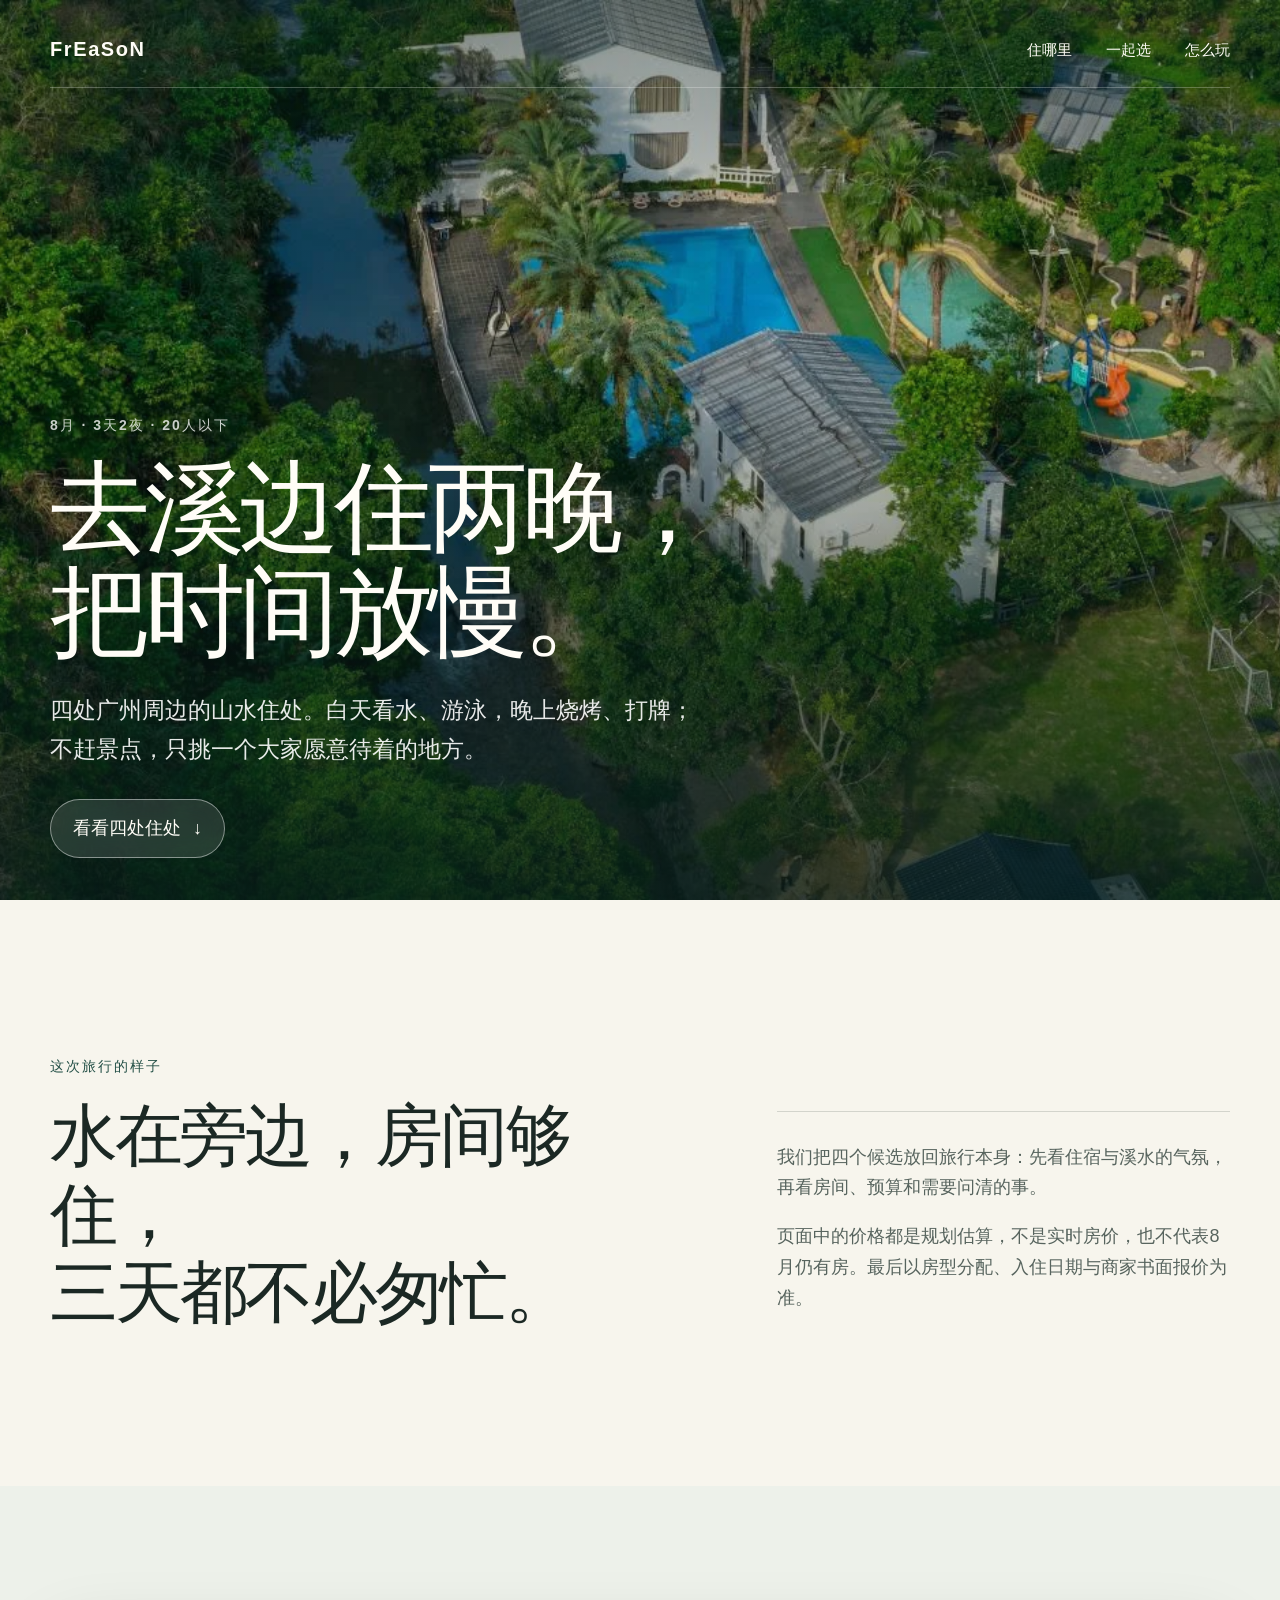
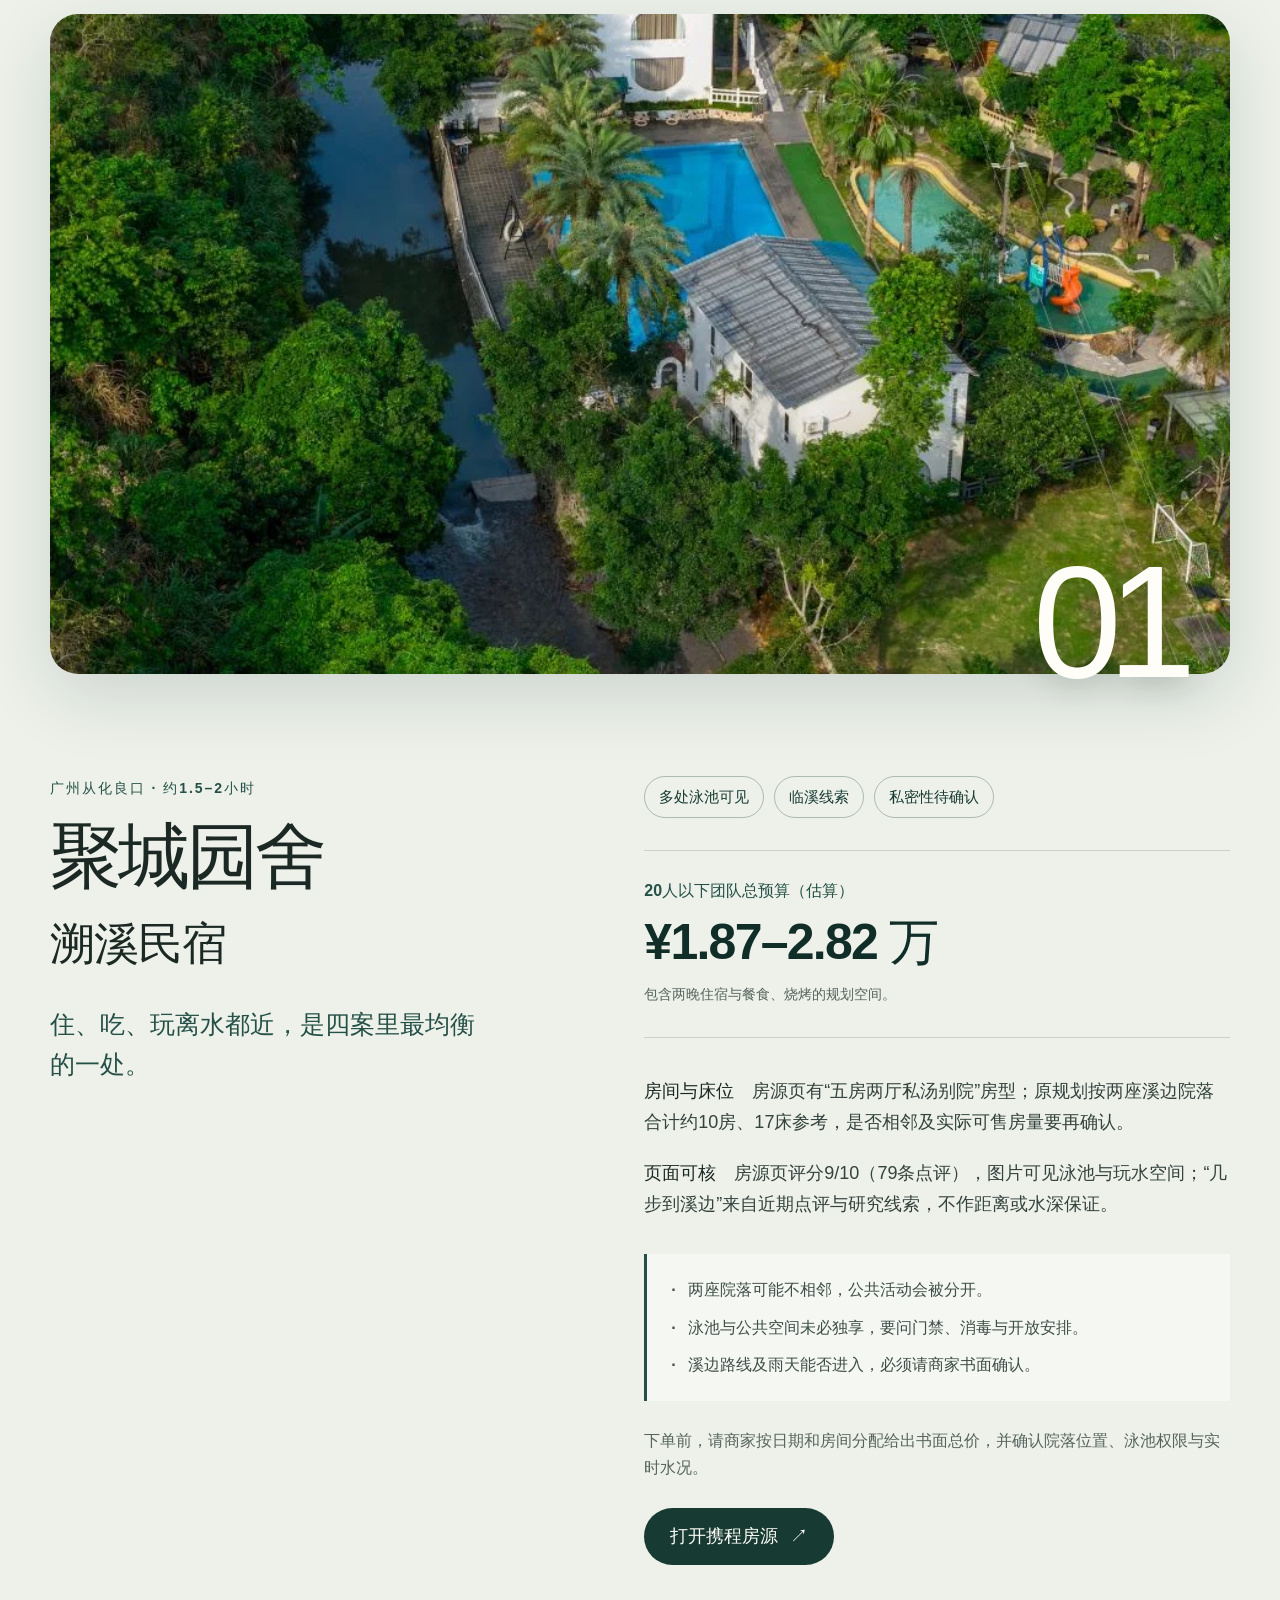
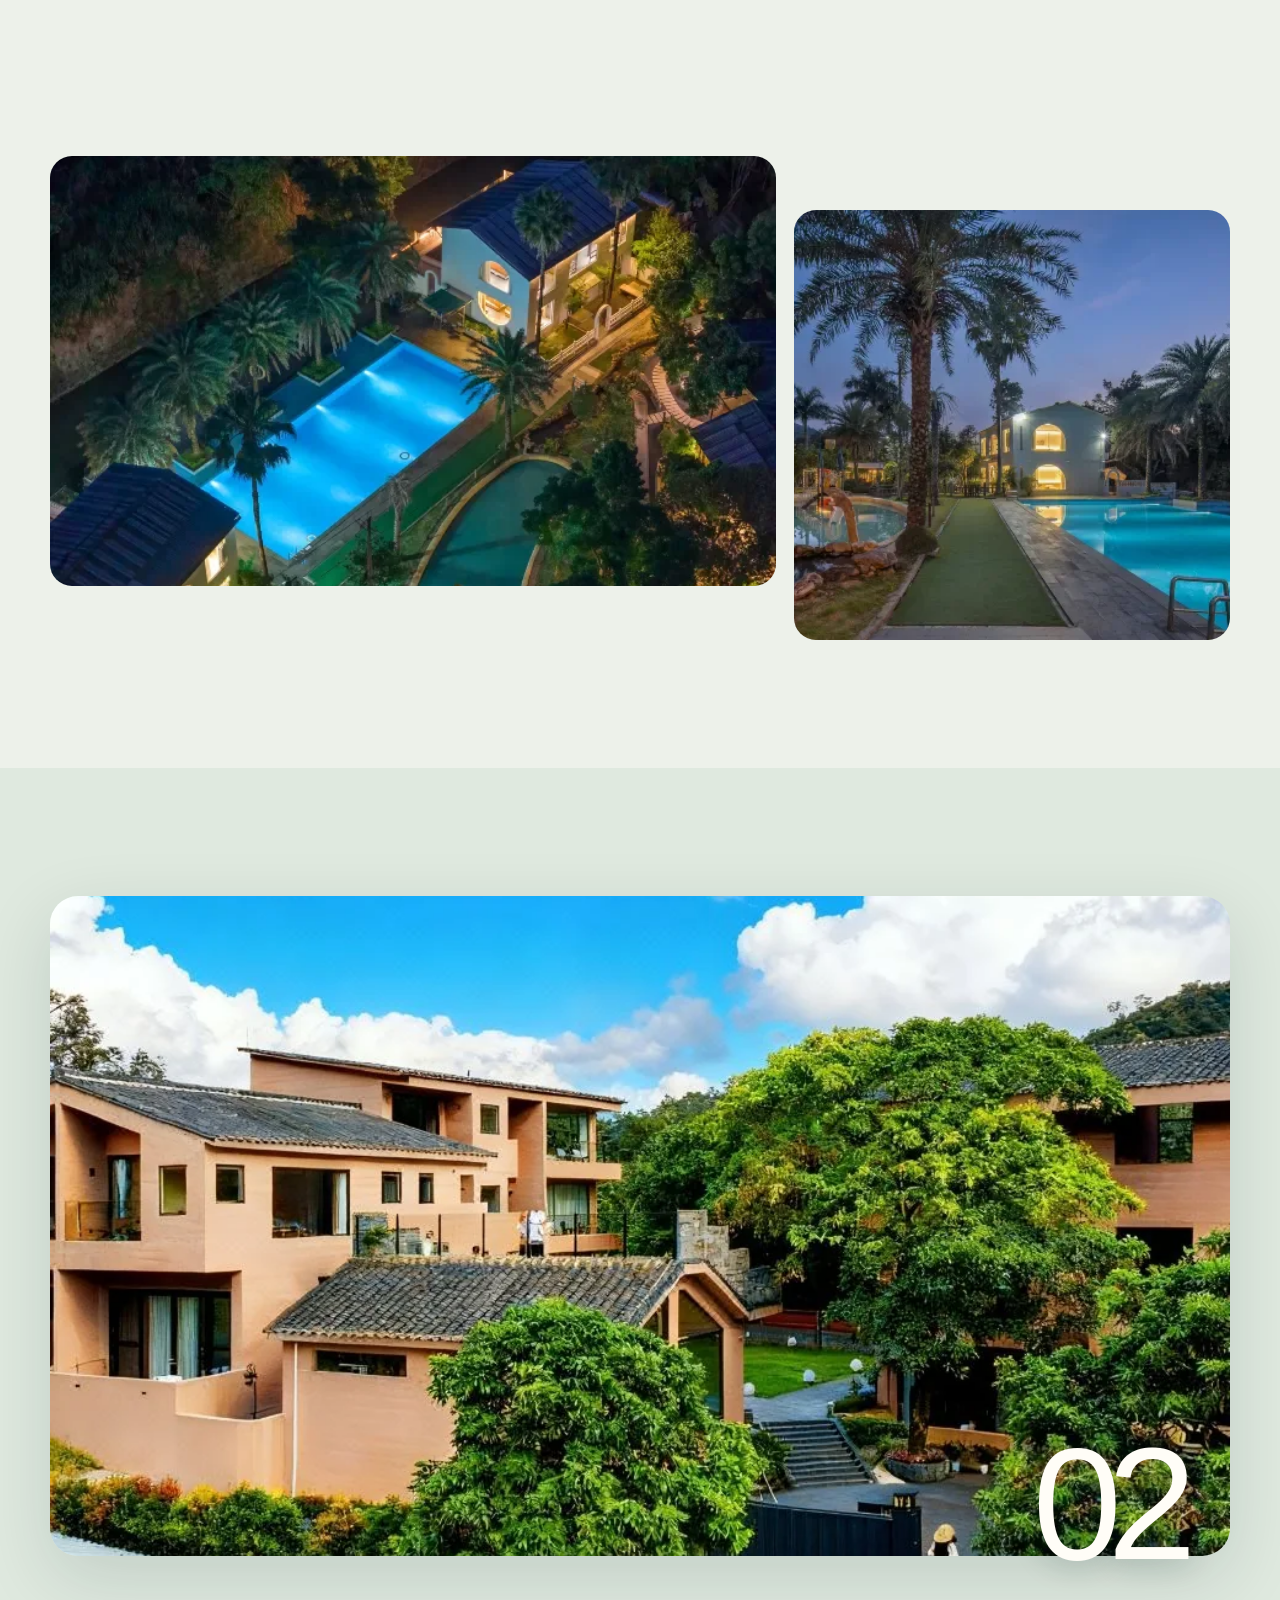
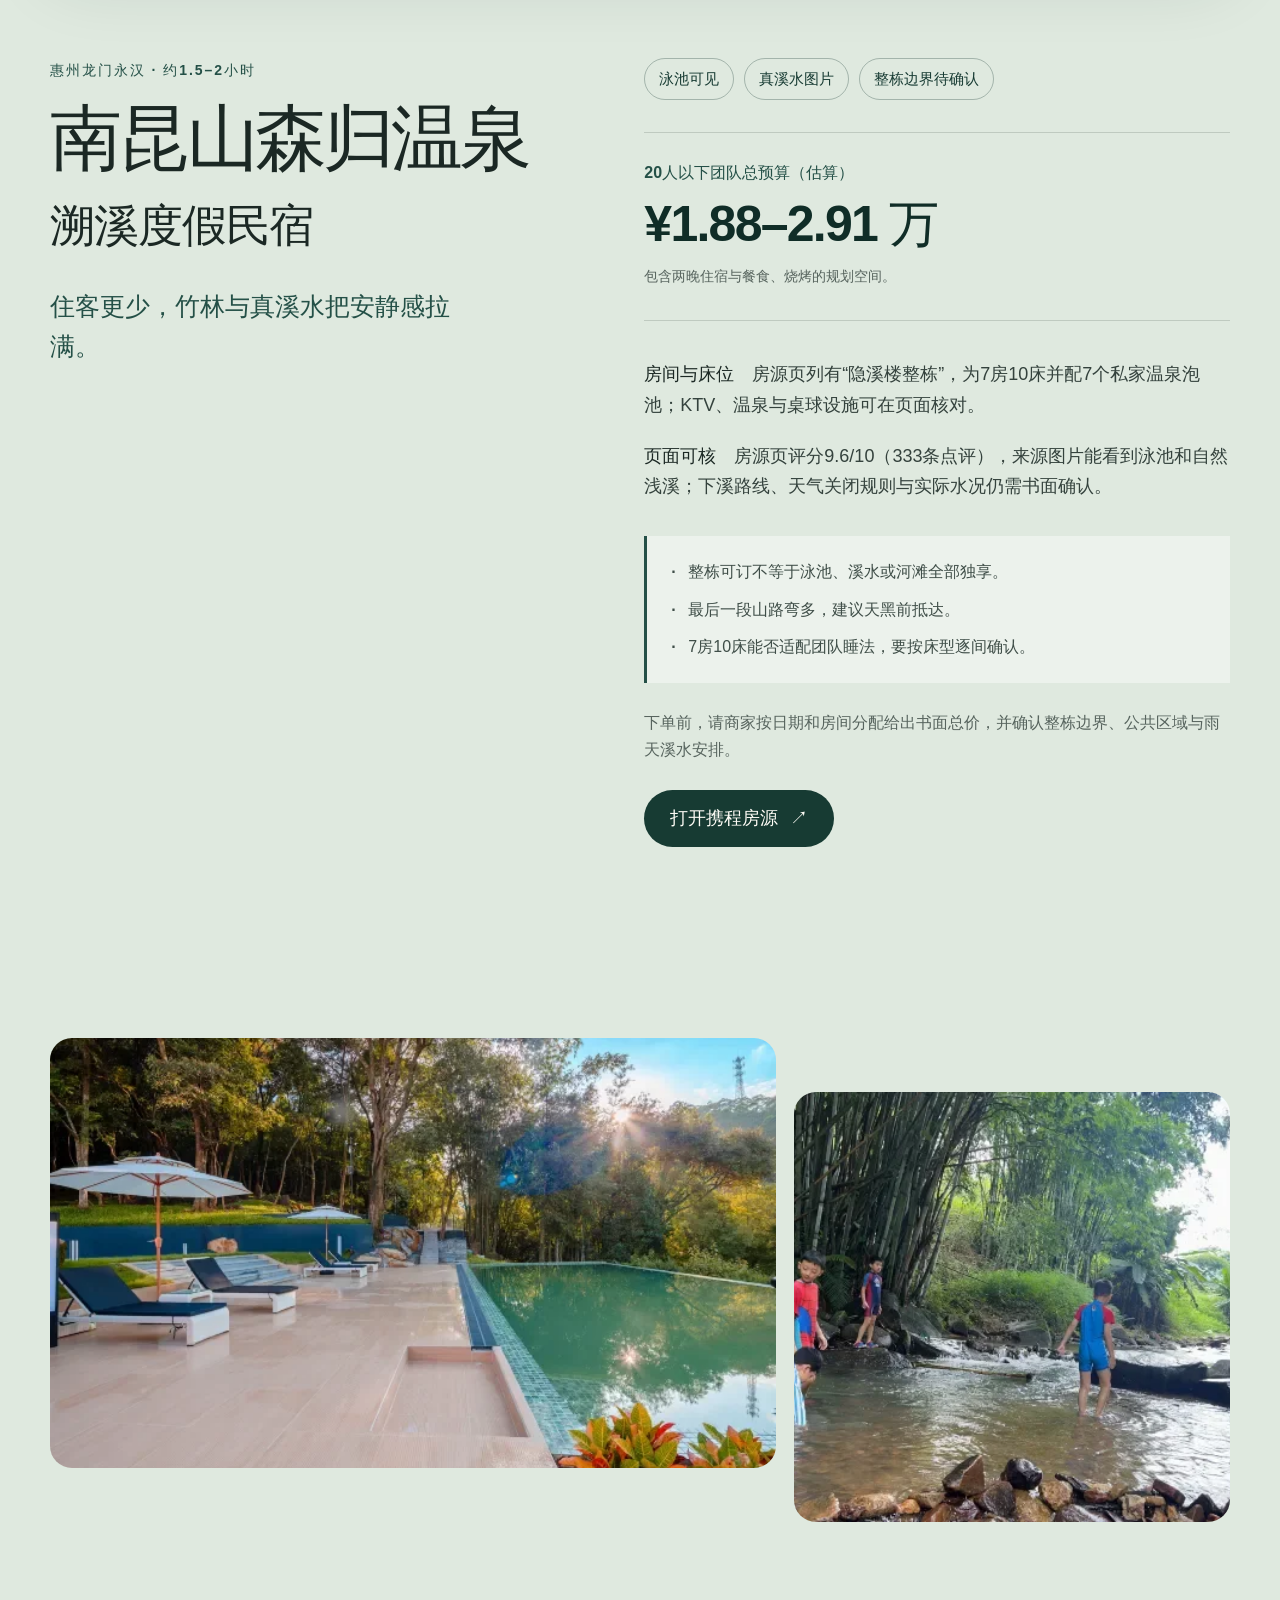
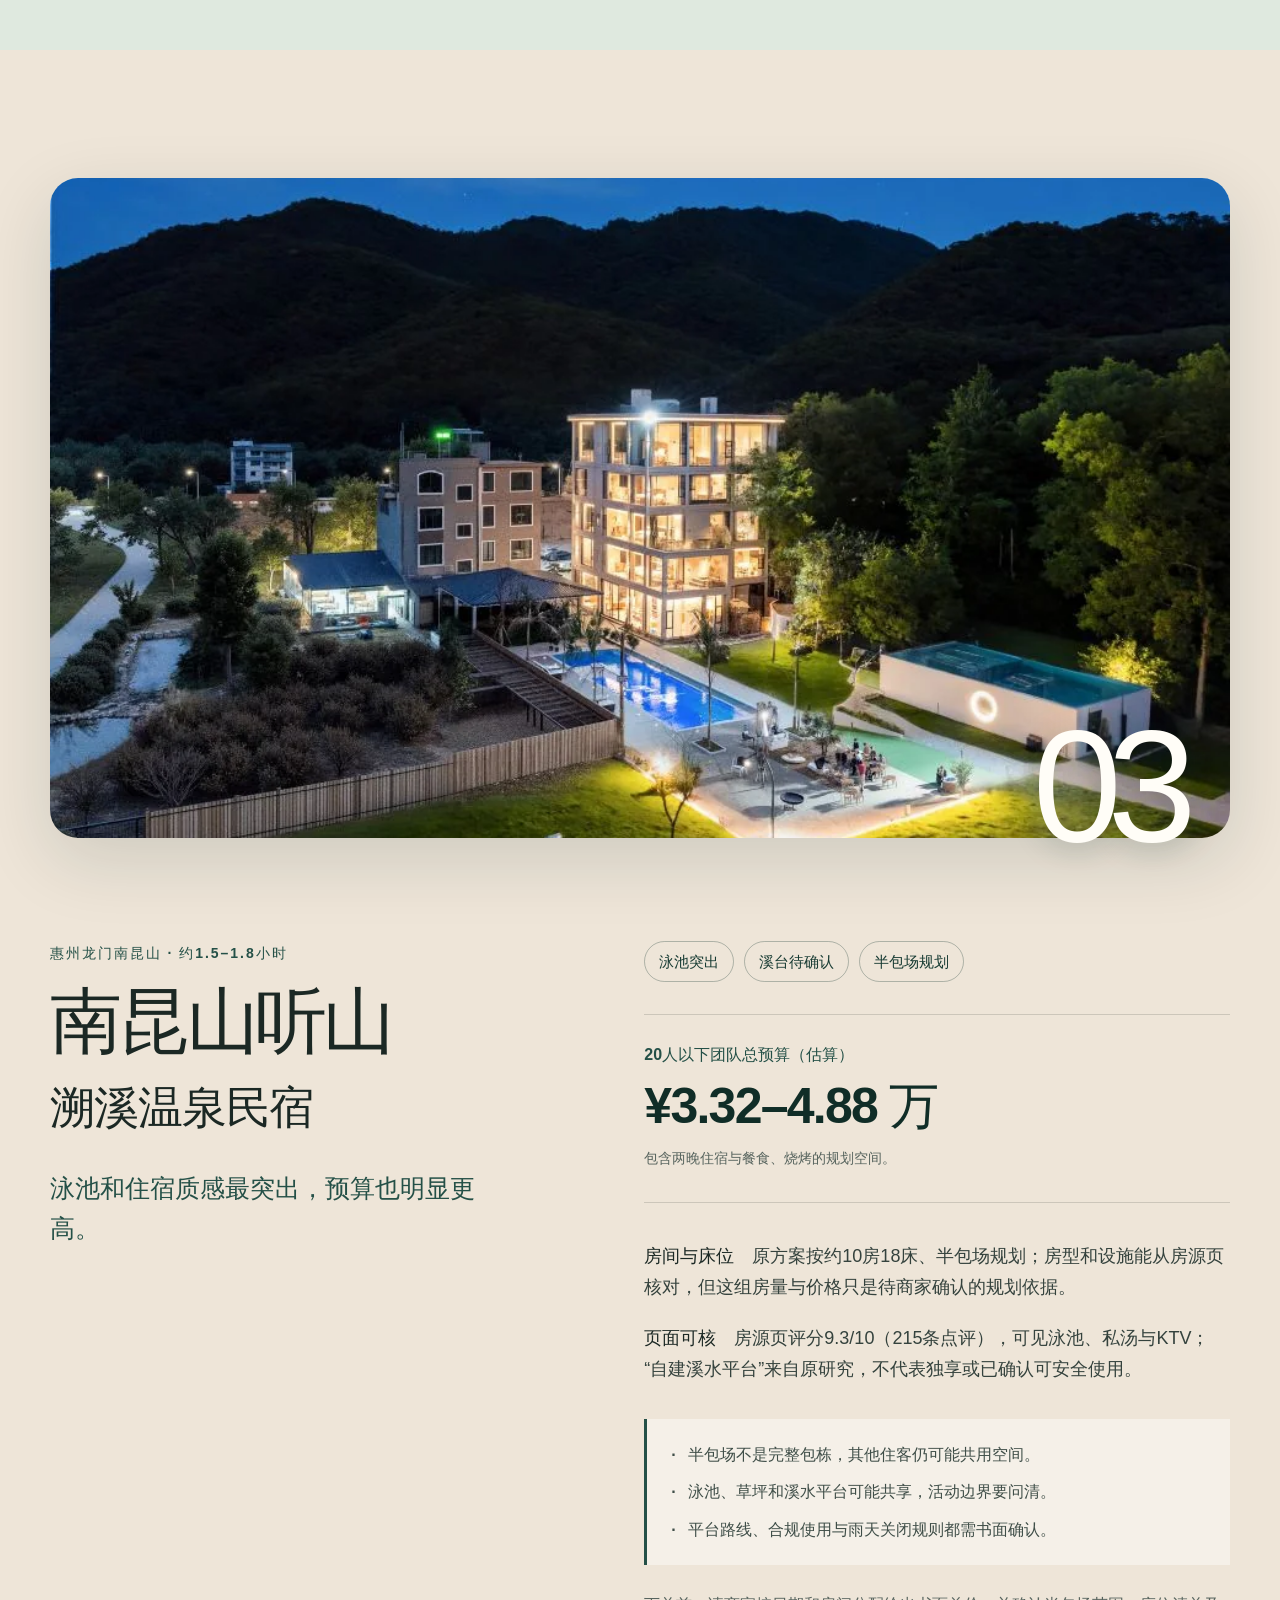
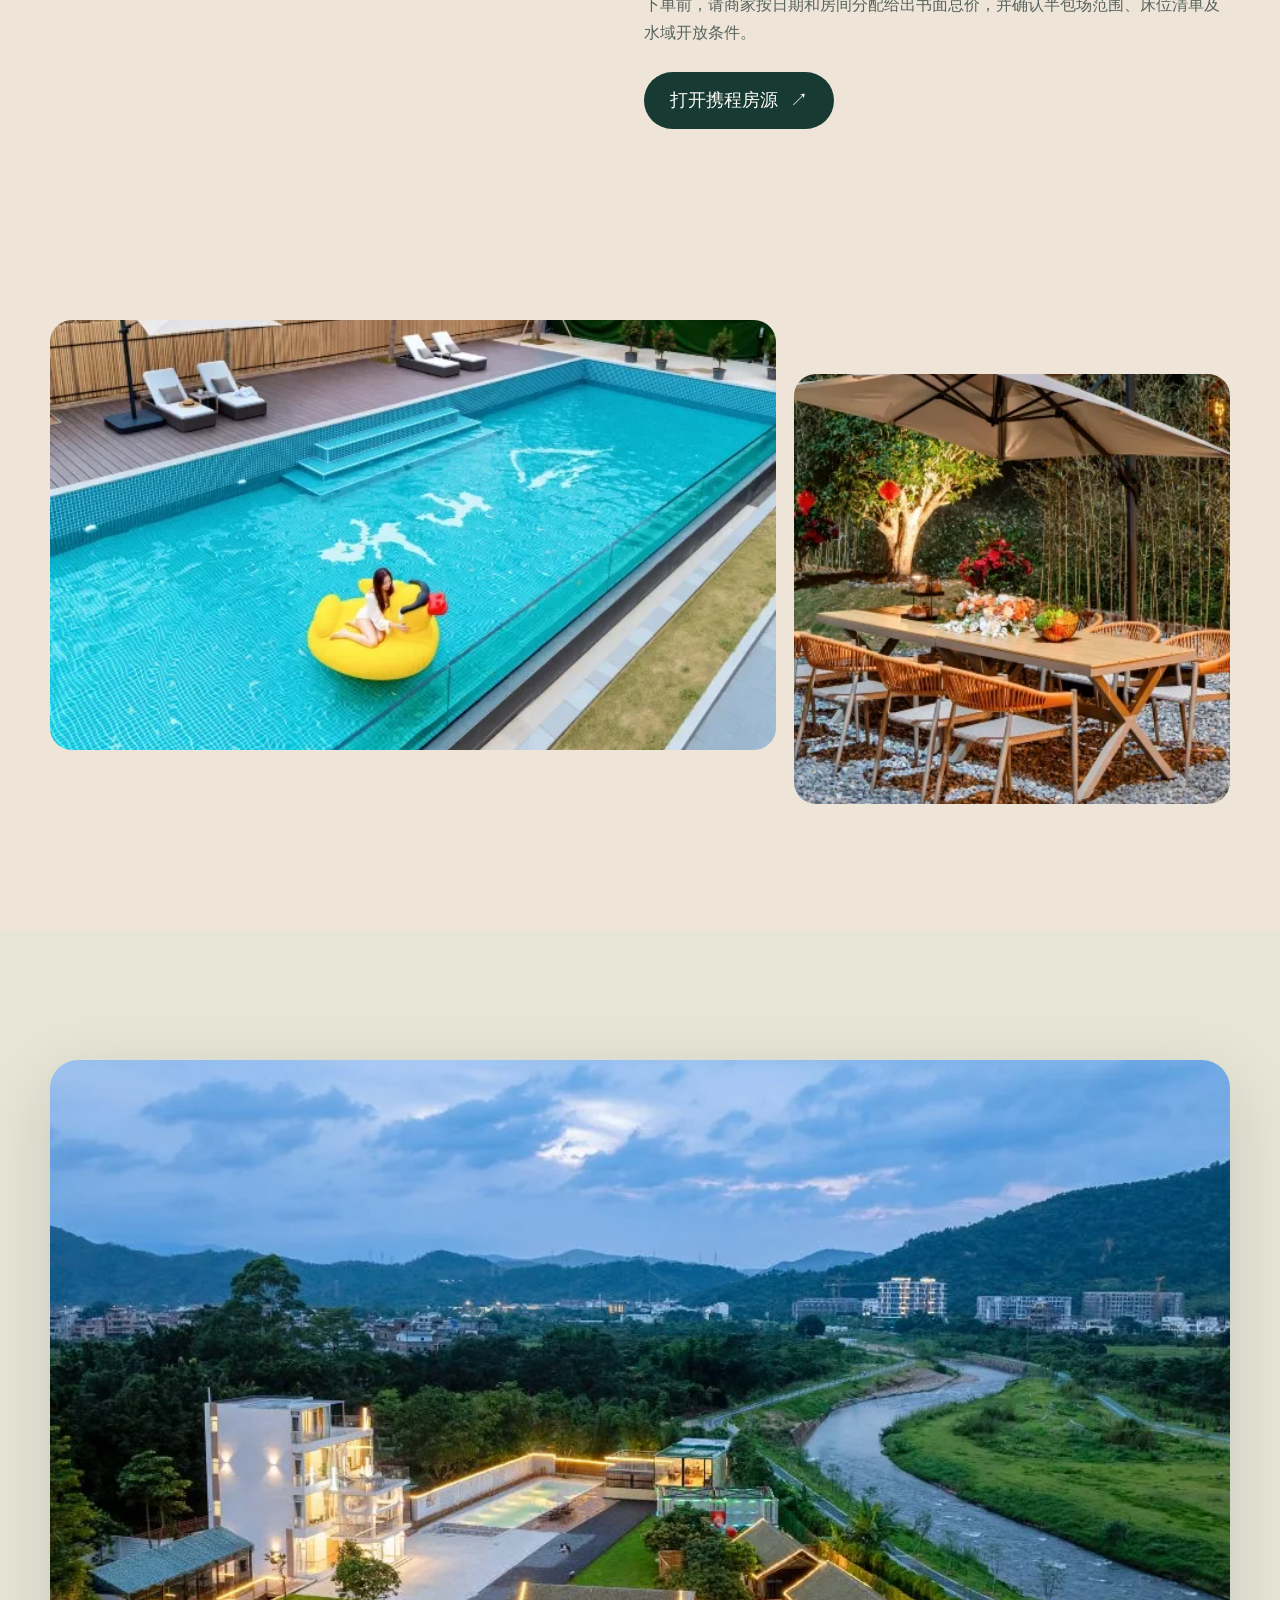
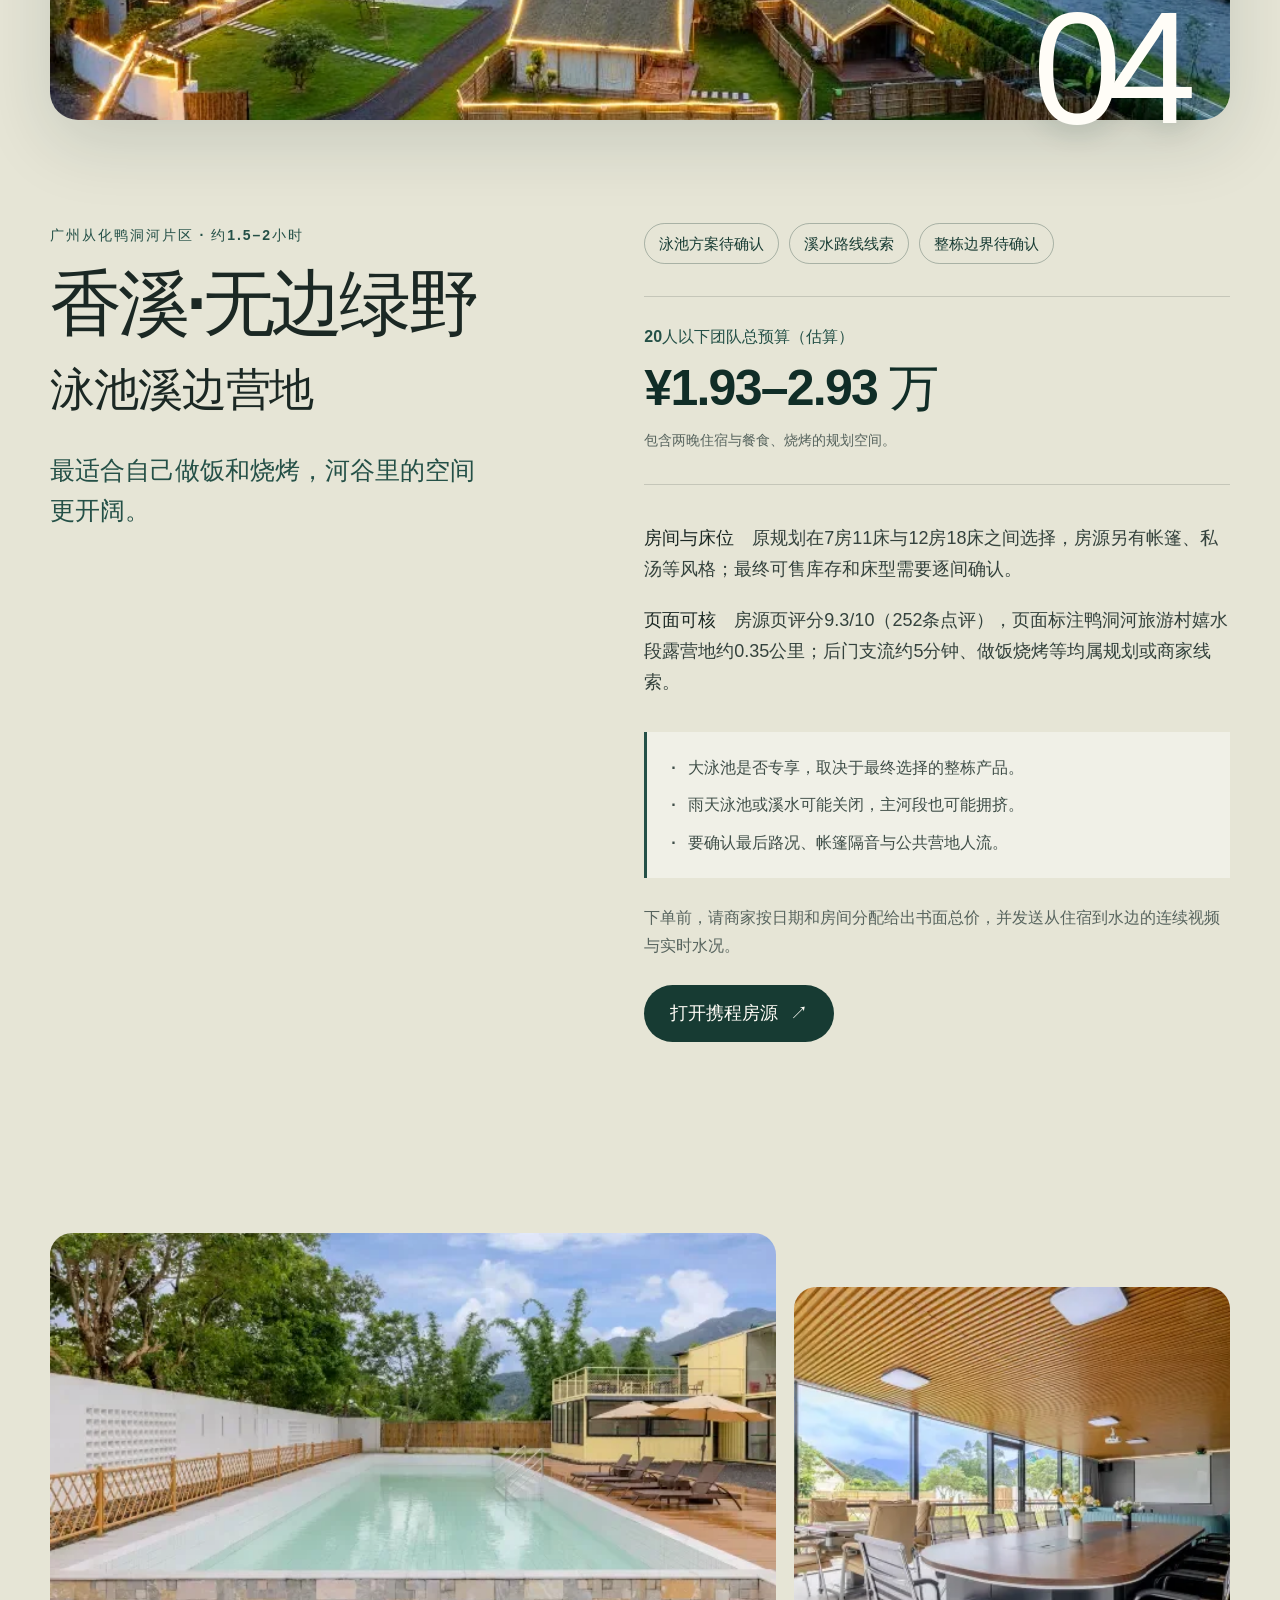
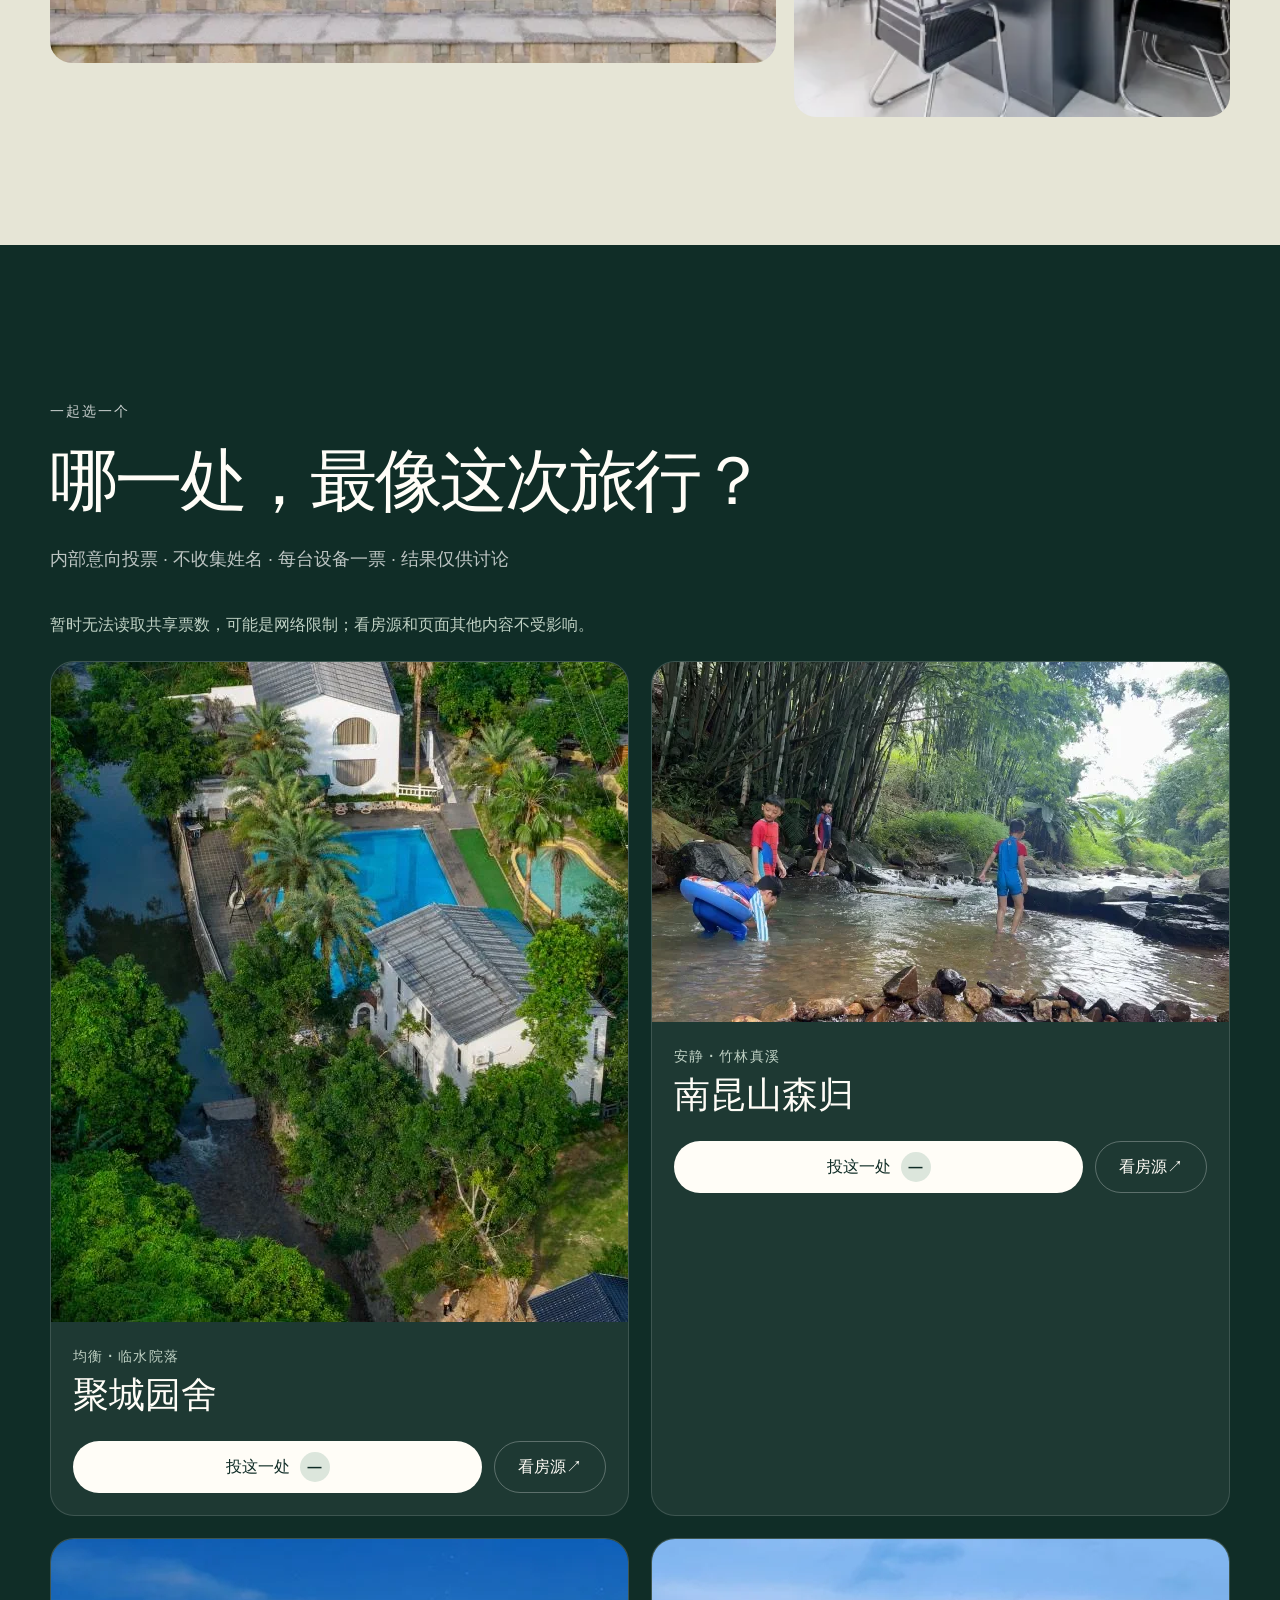
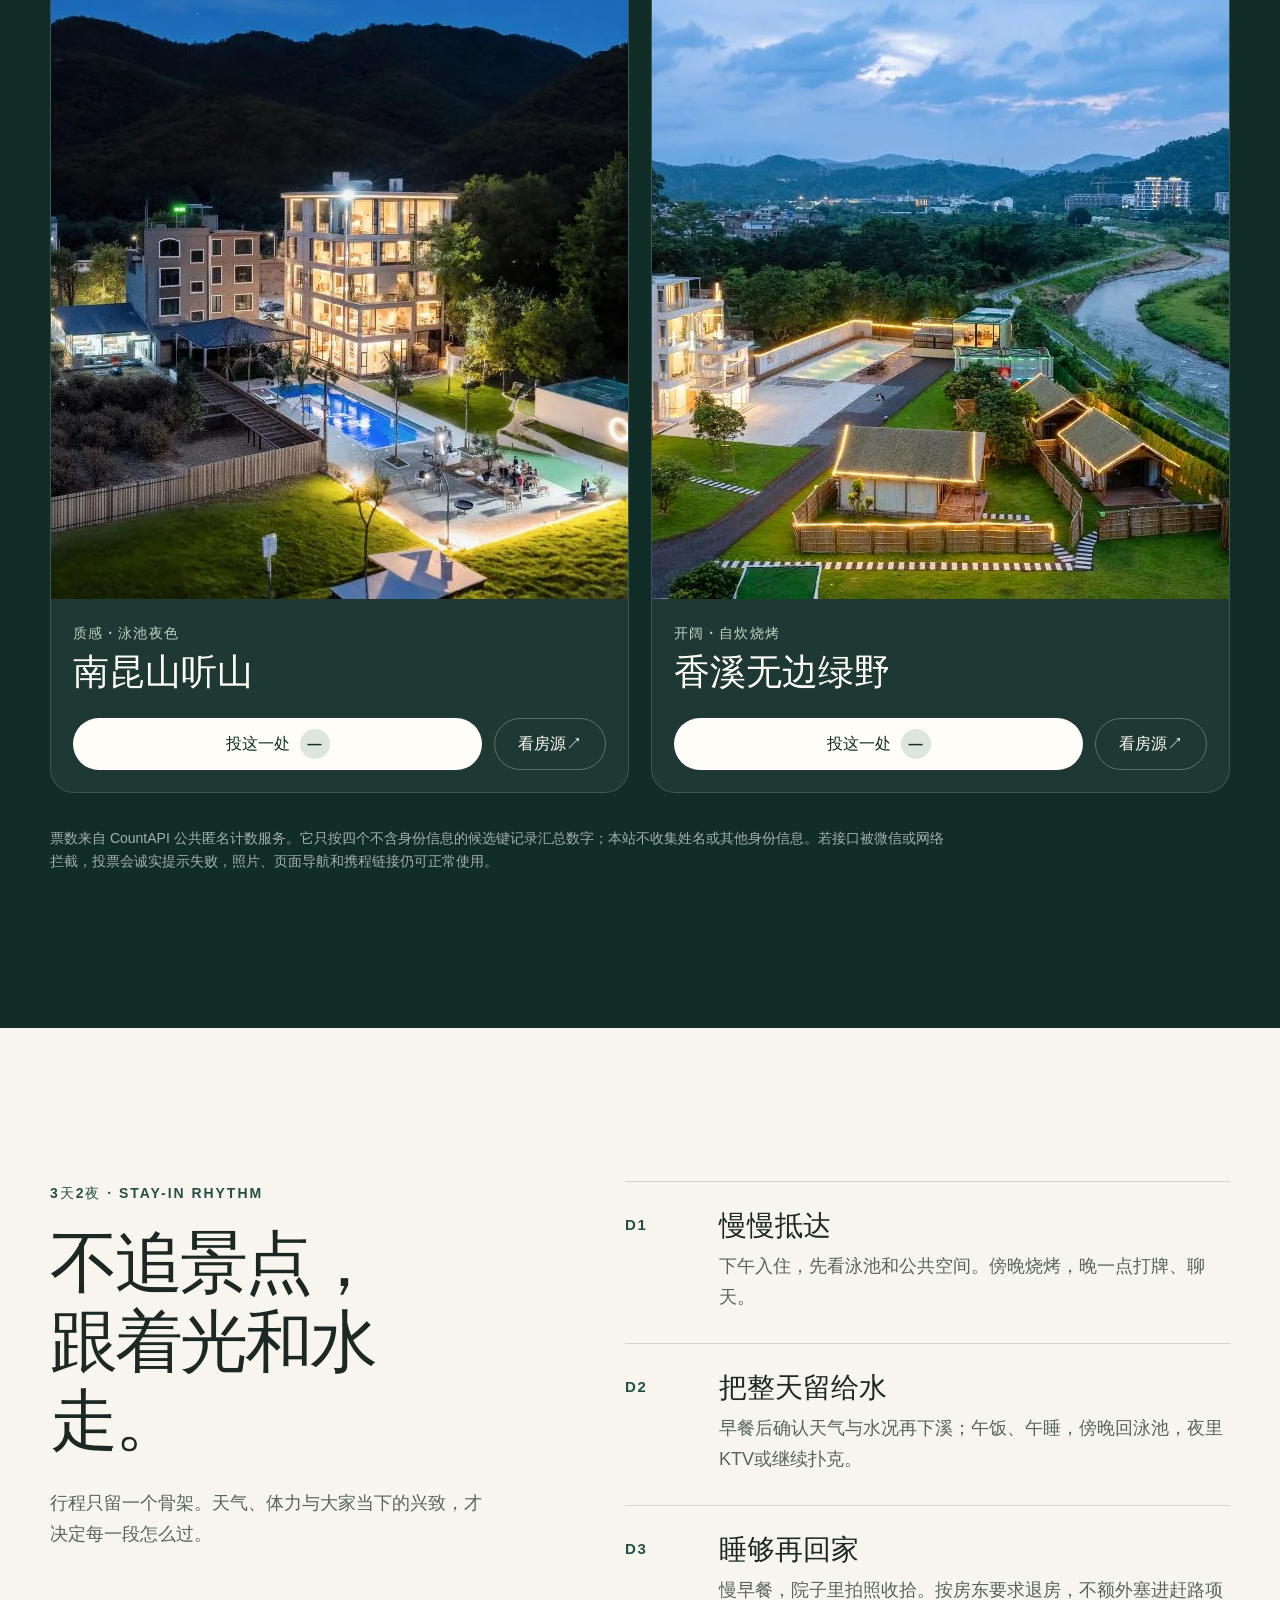
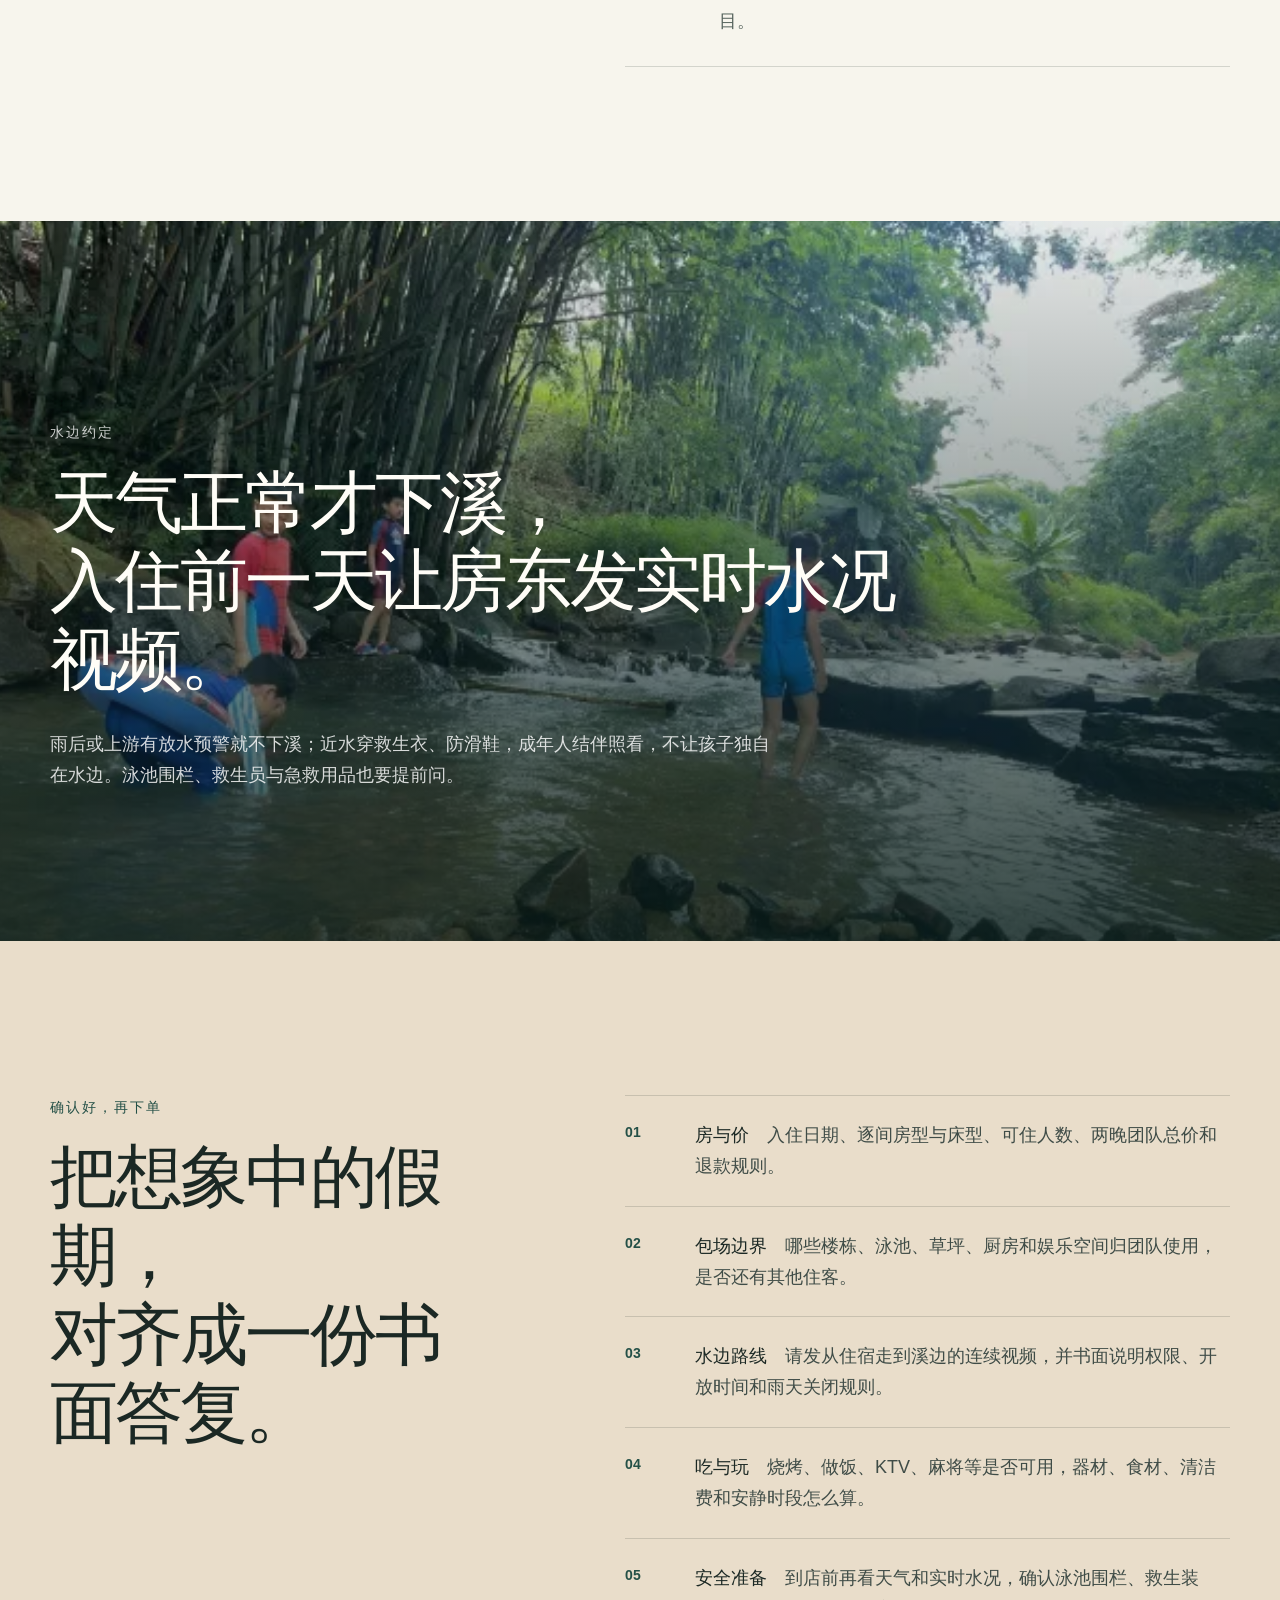
==== index.html @ a05b9d23 "fix: restore browser voting" ====
<!doctype html>
<html lang="zh-CN">
<head>
  <meta charset="utf-8">
  <meta name="viewport" content="width=device-width, initial-scale=1, viewport-fit=cover">
  <meta name="format-detection" content="telephone=no,email=no,address=no">
  <meta name="theme-color" content="#173b33">
  <title>FrEaSoN 8月旅游方案</title>
  <meta name="description" content="广州周边 · 20人以下 · 溪水泳池民宿精选，四个候选一起投票。">
  <meta itemprop="name" content="FrEaSoN 8月旅游方案">
  <meta itemprop="description" content="广州周边 · 20人以下 · 溪水泳池民宿精选 · 群内投票">
  <meta itemprop="image" content="https://freasont.github.io/assets/share/freason-share-square.jpg">
  <link rel="canonical" href="https://freasont.github.io/">
  <meta property="og:type" content="website">
  <meta property="og:locale" content="zh_CN">
  <meta property="og:site_name" content="FrEaSoN">
  <meta property="og:title" content="FrEaSoN 8月旅游方案">
  <meta property="og:description" content="广州周边 · 20人以下 · 溪水泳池民宿精选 · 群内投票">
  <meta property="og:url" content="https://freasont.github.io/">
  <meta property="og:image" content="https://freasont.github.io/assets/share/freason-august-travel-share.jpg">
  <meta property="og:image:secure_url" content="https://freasont.github.io/assets/share/freason-august-travel-share.jpg">
  <meta property="og:image:type" content="image/jpeg">
  <meta property="og:image:width" content="1200">
  <meta property="og:image:height" content="630">
  <meta property="og:image:alt" content="FrEaSoN 8月旅游方案：广州周边溪水泳池民宿精选">
  <meta name="twitter:card" content="summary_large_image">
  <meta name="twitter:title" content="FrEaSoN 8月旅游方案">
  <meta name="twitter:description" content="广州周边 · 20人以下 · 溪水泳池民宿精选 · 群内投票">
  <meta name="twitter:image" content="https://freasont.github.io/assets/share/freason-august-travel-share.jpg">
  <link rel="icon" href="/favicon.svg" type="image/svg+xml">
  <link rel="apple-touch-icon" href="/assets/share/freason-share-square.jpg">
  <link rel="manifest" href="/manifest.webmanifest">
  <link rel="preload" href="/assets/stays/jucheng-hero.webp" as="image" type="image/webp" fetchpriority="high">
  <link rel="stylesheet" href="/styles.css">
  <script src="/poll.js" defer></script>
  <script src="/app.js" defer></script>
</head>
<body>
  <a class="skip-link" href="#main">跳到主要内容</a>

  <header class="hero" id="top">
    <img class="hero__image" src="/assets/stays/jucheng-hero.webp" width="960" height="660" alt="树木与水面环绕的聚城园舍房源图片" fetchpriority="high">
    <div class="hero__shade" aria-hidden="true"></div>
    <div class="hero__inner shell">
      <nav class="site-nav" aria-label="页面导航">
        <a class="brand" href="#top" aria-label="FrEaSoN 返回顶部">FrEaSoN</a>
        <div class="site-nav__links">
          <a href="#stays">住哪里</a>
          <a href="#poll">一起选</a>
          <a href="#rhythm">怎么玩</a>
        </div>
      </nav>
      <div class="hero__copy reveal">
        <p class="eyebrow">8月 · 3天2夜 · 20人以下</p>
        <h1>去溪边住两晚，<br>把时间放慢。</h1>
        <p class="hero__lead">四处广州周边的山水住处。白天看水、游泳，晚上烧烤、打牌；不赶景点，只挑一个大家愿意待着的地方。</p>
        <a class="hero__cta" href="#stays">看看四处住处 <span aria-hidden="true">↓</span></a>
      </div>
    </div>
  </header>

  <main id="main">
    <section class="opening shell section" aria-labelledby="opening-title">
      <div class="opening__title reveal">
        <p class="eyebrow dark">这次旅行的样子</p>
        <h2 id="opening-title">水在旁边，房间够住，<br>三天都不必匆忙。</h2>
      </div>
      <div class="opening__note reveal">
        <p>我们把四个候选放回旅行本身：先看住宿与溪水的气氛，再看房间、预算和需要问清的事。</p>
        <p>页面中的价格都是规划估算，不是实时房价，也不代表8月仍有房。最后以房型分配、入住日期与商家书面报价为准。</p>
      </div>
    </section>

    <div id="stays" class="stays" aria-label="四个住宿候选">
      <article class="stay" id="jucheng" data-property="jucheng" aria-labelledby="jucheng-title">
        <div class="stay__hero shell reveal">
          <img src="/assets/stays/jucheng-hero.webp" width="960" height="660" alt="聚城园舍周边树木、水面与泳池的房源图片" loading="lazy">
          <div class="stay__number" aria-hidden="true">01</div>
        </div>
        <div class="stay__body shell">
          <div class="stay__intro reveal">
            <p class="eyebrow dark">广州从化良口 · 约1.5–2小时</p>
            <h2 id="jucheng-title">聚城园舍<br><span>溯溪民宿</span></h2>
            <p class="stay__mood">住、吃、玩离水都近，是四案里最均衡的一处。</p>
          </div>
          <div class="stay__details reveal">
            <div class="chips" aria-label="主要特点">
              <span>多处泳池可见</span><span>临溪线索</span><span>私密性待确认</span>
            </div>
            <div class="budget">
              <p>20人以下团队总预算（估算）</p>
              <strong>¥1.87–2.82 万</strong>
              <small>包含两晚住宿与餐食、烧烤的规划空间。</small>
            </div>
            <p class="fact"><strong>房间与床位</strong>　房源页有“五房两厅私汤别院”房型；原规划按两座溪边院落合计约10房、17床参考，是否相邻及实际可售房量要再确认。</p>
            <p class="fact"><strong>页面可核</strong>　房源页评分9/10（79条点评），图片可见泳池与玩水空间；“几步到溪边”来自近期点评与研究线索，不作距离或水深保证。</p>
            <div class="caveats">
              <p>两座院落可能不相邻，公共活动会被分开。</p>
              <p>泳池与公共空间未必独享，要问门禁、消毒与开放安排。</p>
              <p>溪边路线及雨天能否进入，必须请商家书面确认。</p>
            </div>
            <p class="confirm">下单前，请商家按日期和房间分配给出书面总价，并确认院落位置、泳池权限与实时水况。</p>
            <a class="property-cta" href="https://hotels.ctrip.com/hotels/5653016.html" target="_blank" rel="noopener noreferrer">打开携程房源 <span aria-hidden="true">↗</span></a>
          </div>
          <div class="mosaic reveal" aria-label="聚城园舍房源图片">
            <img src="/assets/stays/jucheng-stay.webp" width="600" height="360" alt="聚城园舍住宿空间" loading="lazy">
            <img src="/assets/stays/jucheng-stream.webp" width="600" height="360" alt="聚城园舍水边环境" loading="lazy">
          </div>
        </div>
      </article>

      <article class="stay stay--sage" id="sengui" data-property="sengui" aria-labelledby="sengui-title">
        <div class="stay__hero shell reveal">
          <img src="/assets/stays/sengui-hero.webp" width="960" height="660" alt="南昆山森归温泉民宿与山林泳池的房源图片" loading="lazy">
          <div class="stay__number" aria-hidden="true">02</div>
        </div>
        <div class="stay__body shell">
          <div class="stay__intro reveal">
            <p class="eyebrow dark">惠州龙门永汉 · 约1.5–2小时</p>
            <h2 id="sengui-title">南昆山森归温泉<br><span>溯溪度假民宿</span></h2>
            <p class="stay__mood">住客更少，竹林与真溪水把安静感拉满。</p>
          </div>
          <div class="stay__details reveal">
            <div class="chips" aria-label="主要特点">
              <span>泳池可见</span><span>真溪水图片</span><span>整栋边界待确认</span>
            </div>
            <div class="budget">
              <p>20人以下团队总预算（估算）</p>
              <strong>¥1.88–2.91 万</strong>
              <small>包含两晚住宿与餐食、烧烤的规划空间。</small>
            </div>
            <p class="fact"><strong>房间与床位</strong>　房源页列有“隐溪楼整栋”，为7房10床并配7个私家温泉泡池；KTV、温泉与桌球设施可在页面核对。</p>
            <p class="fact"><strong>页面可核</strong>　房源页评分9.6/10（333条点评），来源图片能看到泳池和自然浅溪；下溪路线、天气关闭规则与实际水况仍需书面确认。</p>
            <div class="caveats">
              <p>整栋可订不等于泳池、溪水或河滩全部独享。</p>
              <p>最后一段山路弯多，建议天黑前抵达。</p>
              <p>7房10床能否适配团队睡法，要按床型逐间确认。</p>
            </div>
            <p class="confirm">下单前，请商家按日期和房间分配给出书面总价，并确认整栋边界、公共区域与雨天溪水安排。</p>
            <a class="property-cta" href="https://hotels.ctrip.com/hotels/112741005.html" target="_blank" rel="noopener noreferrer">打开携程房源 <span aria-hidden="true">↗</span></a>
          </div>
          <div class="mosaic reveal" aria-label="南昆山森归房源图片">
            <img src="/assets/stays/sengui-stay.webp" width="600" height="360" alt="南昆山森归住宿空间" loading="lazy">
            <img src="/assets/stays/sengui-stream.webp" width="600" height="360" alt="南昆山森归来源图片中的自然浅溪" loading="lazy">
          </div>
        </div>
      </article>

      <article class="stay stay--warm" id="tingshan" data-property="tingshan" aria-labelledby="tingshan-title">
        <div class="stay__hero shell reveal">
          <img src="/assets/stays/tingshan-hero.webp" width="960" height="660" alt="南昆山听山温泉民宿夜景与泳池的房源图片" loading="lazy">
          <div class="stay__number" aria-hidden="true">03</div>
        </div>
        <div class="stay__body shell">
          <div class="stay__intro reveal">
            <p class="eyebrow dark">惠州龙门南昆山 · 约1.5–1.8小时</p>
            <h2 id="tingshan-title">南昆山听山<br><span>溯溪温泉民宿</span></h2>
            <p class="stay__mood">泳池和住宿质感最突出，预算也明显更高。</p>
          </div>
          <div class="stay__details reveal">
            <div class="chips" aria-label="主要特点">
              <span>泳池突出</span><span>溪台待确认</span><span>半包场规划</span>
            </div>
            <div class="budget">
              <p>20人以下团队总预算（估算）</p>
              <strong>¥3.32–4.88 万</strong>
              <small>包含两晚住宿与餐食、烧烤的规划空间。</small>
            </div>
            <p class="fact"><strong>房间与床位</strong>　原方案按约10房18床、半包场规划；房型和设施能从房源页核对，但这组房量与价格只是待商家确认的规划依据。</p>
            <p class="fact"><strong>页面可核</strong>　房源页评分9.3/10（215条点评），可见泳池、私汤与KTV；“自建溪水平台”来自原研究，不代表独享或已确认可安全使用。</p>
            <div class="caveats">
              <p>半包场不是完整包栋，其他住客仍可能共用空间。</p>
              <p>泳池、草坪和溪水平台可能共享，活动边界要问清。</p>
              <p>平台路线、合规使用与雨天关闭规则都需书面确认。</p>
            </div>
            <p class="confirm">下单前，请商家按日期和房间分配给出书面总价，并确认半包场范围、床位清单及水域开放条件。</p>
            <a class="property-cta" href="https://hotels.ctrip.com/hotels/127225411.html" target="_blank" rel="noopener noreferrer">打开携程房源 <span aria-hidden="true">↗</span></a>
          </div>
          <div class="mosaic reveal" aria-label="南昆山听山房源图片">
            <img src="/assets/stays/tingshan-stay.webp" width="600" height="360" alt="南昆山听山住宿空间" loading="lazy">
            <img src="/assets/stays/tingshan-stream.webp" width="600" height="360" alt="南昆山听山山林户外餐桌空间" loading="lazy">
          </div>
        </div>
      </article>

      <article class="stay stay--sand" id="xiangxi" data-property="xiangxi" aria-labelledby="xiangxi-title">
        <div class="stay__hero shell reveal">
          <img src="/assets/stays/xiangxi-hero.webp" width="960" height="660" alt="香溪无边绿野泳池溪边营地的房源图片" loading="lazy">
          <div class="stay__number" aria-hidden="true">04</div>
        </div>
        <div class="stay__body shell">
          <div class="stay__intro reveal">
            <p class="eyebrow dark">广州从化鸭洞河片区 · 约1.5–2小时</p>
            <h2 id="xiangxi-title">香溪·无边绿野<br><span>泳池溪边营地</span></h2>
            <p class="stay__mood">最适合自己做饭和烧烤，河谷里的空间更开阔。</p>
          </div>
          <div class="stay__details reveal">
            <div class="chips" aria-label="主要特点">
              <span>泳池方案待确认</span><span>溪水路线线索</span><span>整栋边界待确认</span>
            </div>
            <div class="budget">
              <p>20人以下团队总预算（估算）</p>
              <strong>¥1.93–2.93 万</strong>
              <small>包含两晚住宿与餐食、烧烤的规划空间。</small>
            </div>
            <p class="fact"><strong>房间与床位</strong>　原规划在7房11床与12房18床之间选择，房源另有帐篷、私汤等风格；最终可售库存和床型需要逐间确认。</p>
            <p class="fact"><strong>页面可核</strong>　房源页评分9.3/10（252条点评），页面标注鸭洞河旅游村嬉水段露营地约0.35公里；后门支流约5分钟、做饭烧烤等均属规划或商家线索。</p>
            <div class="caveats">
              <p>大泳池是否专享，取决于最终选择的整栋产品。</p>
              <p>雨天泳池或溪水可能关闭，主河段也可能拥挤。</p>
              <p>要确认最后路况、帐篷隔音与公共营地人流。</p>
            </div>
            <p class="confirm">下单前，请商家按日期和房间分配给出书面总价，并发送从住宿到水边的连续视频与实时水况。</p>
            <a class="property-cta" href="https://hotels.ctrip.com/hotels/120818508.html" target="_blank" rel="noopener noreferrer">打开携程房源 <span aria-hidden="true">↗</span></a>
          </div>
          <div class="mosaic reveal" aria-label="香溪无边绿野房源图片">
            <img src="/assets/stays/xiangxi-stay.webp" width="600" height="360" alt="香溪无边绿野住宿空间" loading="lazy">
            <img src="/assets/stays/xiangxi-stream.webp" width="600" height="360" alt="香溪无边绿野公共活动空间" loading="lazy">
          </div>
        </div>
      </article>
    </div>

    <section class="poll section" id="poll" aria-labelledby="poll-title">
      <div class="shell">
        <div class="section-head reveal">
          <p class="eyebrow">一起选一个</p>
          <h2 id="poll-title">哪一处，最像这次旅行？</h2>
          <p>内部意向投票 · 不收集姓名 · 每台设备一票 · 结果仅供讨论</p>
        </div>
        <p class="poll__status" id="poll-status" role="status" aria-live="polite">正在读取大家的选择…</p>
        <div class="poll-grid" id="poll-grid">
          <article class="poll-card" data-poll-slug="jucheng">
            <img src="/assets/stays/jucheng-hero.webp" width="960" height="660" alt="聚城园舍候选图片" loading="lazy">
            <div class="poll-card__body">
              <p>均衡 · 临水院落</p><h3>聚城园舍</h3>
              <div class="poll-card__actions">
                <button class="vote-button" type="button" data-vote="jucheng" aria-label="投票给聚城园舍">投这一处 <span class="vote-count" data-count="jucheng" aria-label="当前票数">—</span></button>
                <a href="https://hotels.ctrip.com/hotels/5653016.html" target="_blank" rel="noopener noreferrer" data-listing-link>看房源 <span aria-hidden="true">↗</span></a>
              </div>
            </div>
          </article>
          <article class="poll-card" data-poll-slug="sengui">
            <img src="/assets/stays/sengui-stream.webp" width="600" height="360" alt="南昆山森归自然浅溪候选图片" loading="lazy">
            <div class="poll-card__body">
              <p>安静 · 竹林真溪</p><h3>南昆山森归</h3>
              <div class="poll-card__actions">
                <button class="vote-button" type="button" data-vote="sengui" aria-label="投票给南昆山森归">投这一处 <span class="vote-count" data-count="sengui" aria-label="当前票数">—</span></button>
                <a href="https://hotels.ctrip.com/hotels/112741005.html" target="_blank" rel="noopener noreferrer" data-listing-link>看房源 <span aria-hidden="true">↗</span></a>
              </div>
            </div>
          </article>
          <article class="poll-card" data-poll-slug="tingshan">
            <img src="/assets/stays/tingshan-hero.webp" width="960" height="660" alt="南昆山听山夜景与泳池候选图片" loading="lazy">
            <div class="poll-card__body">
              <p>质感 · 泳池夜色</p><h3>南昆山听山</h3>
              <div class="poll-card__actions">
                <button class="vote-button" type="button" data-vote="tingshan" aria-label="投票给南昆山听山">投这一处 <span class="vote-count" data-count="tingshan" aria-label="当前票数">—</span></button>
                <a href="https://hotels.ctrip.com/hotels/127225411.html" target="_blank" rel="noopener noreferrer" data-listing-link>看房源 <span aria-hidden="true">↗</span></a>
              </div>
            </div>
          </article>
          <article class="poll-card" data-poll-slug="xiangxi">
            <img src="/assets/stays/xiangxi-hero.webp" width="960" height="660" alt="香溪无边绿野河谷候选图片" loading="lazy">
            <div class="poll-card__body">
              <p>开阔 · 自炊烧烤</p><h3>香溪无边绿野</h3>
              <div class="poll-card__actions">
                <button class="vote-button" type="button" data-vote="xiangxi" aria-label="投票给香溪无边绿野">投这一处 <span class="vote-count" data-count="xiangxi" aria-label="当前票数">—</span></button>
                <a href="https://hotels.ctrip.com/hotels/120818508.html" target="_blank" rel="noopener noreferrer" data-listing-link>看房源 <span aria-hidden="true">↗</span></a>
              </div>
            </div>
          </article>
        </div>
        <p class="poll__disclosure">票数来自 CountAPI 公共匿名计数服务。它只按四个不含身份信息的候选键记录汇总数字；本站不收集姓名或其他身份信息。若接口被微信或网络拦截，投票会诚实提示失败，照片、页面导航和携程链接仍可正常使用。</p>
      </div>
    </section>

    <section class="rhythm section" id="rhythm" aria-labelledby="rhythm-title">
      <div class="shell rhythm__layout">
        <div class="rhythm__intro reveal">
          <p class="eyebrow dark">3天2夜 · stay-in rhythm</p>
          <h2 id="rhythm-title">不追景点，<br>跟着光和水走。</h2>
          <p>行程只留一个骨架。天气、体力与大家当下的兴致，才决定每一段怎么过。</p>
        </div>
        <ol class="days reveal">
          <li><span>D1</span><div><h3>慢慢抵达</h3><p>下午入住，先看泳池和公共空间。傍晚烧烤，晚一点打牌、聊天。</p></div></li>
          <li><span>D2</span><div><h3>把整天留给水</h3><p>早餐后确认天气与水况再下溪；午饭、午睡，傍晚回泳池，夜里KTV或继续扑克。</p></div></li>
          <li><span>D3</span><div><h3>睡够再回家</h3><p>慢早餐，院子里拍照收拾。按房东要求退房，不额外塞进赶路项目。</p></div></li>
        </ol>
      </div>
    </section>

    <section class="water-note" aria-labelledby="water-title">
      <div class="water-note__image" aria-hidden="true"></div>
      <div class="shell water-note__inner reveal">
        <p class="eyebrow">水边约定</p>
        <h2 id="water-title">天气正常才下溪，<br>入住前一天让房东发实时水况视频。</h2>
        <p>雨后或上游有放水预警就不下溪；近水穿救生衣、防滑鞋，成年人结伴照看，不让孩子独自在水边。泳池围栏、救生员与急救用品也要提前问。</p>
      </div>
    </section>

    <section class="checklist section" id="confirm" aria-labelledby="checklist-title">
      <div class="shell checklist__layout">
        <div class="checklist__heading reveal">
          <p class="eyebrow dark">确认好，再下单</p>
          <h2 id="checklist-title">把想象中的假期，<br>对齐成一份书面答复。</h2>
        </div>
        <ul class="checklist__items reveal">
          <li><span>01</span><p><strong>房与价</strong>　入住日期、逐间房型与床型、可住人数、两晚团队总价和退款规则。</p></li>
          <li><span>02</span><p><strong>包场边界</strong>　哪些楼栋、泳池、草坪、厨房和娱乐空间归团队使用，是否还有其他住客。</p></li>
          <li><span>03</span><p><strong>水边路线</strong>　请发从住宿走到溪边的连续视频，并书面说明权限、开放时间和雨天关闭规则。</p></li>
          <li><span>04</span><p><strong>吃与玩</strong>　烧烤、做饭、KTV、麻将等是否可用，器材、食材、清洁费和安静时段怎么算。</p></li>
          <li><span>05</span><p><strong>安全准备</strong>　到店前再看天气和实时水况，确认泳池围栏、救生装备、急救用品与最近的应急点。</p></li>
        </ul>
      </div>
    </section>
  </main>

  <footer class="footer">
    <div class="shell footer__inner">
      <div><a class="brand" href="#top">FrEaSoN</a><p>8月旅游方案精选 · 给内部同行伙伴的轻量提案</p></div>
      <div class="footer__fineprint">
        <p>价格、房态与设施开放均以商家最终书面确认为准；页面不承诺8月档期或任何水域绝对安全。</p>
        <a href="/downloads/freason-august-travel.pdf">下载原始图册（旧版）</a>
      </div>
    </div>
  </footer>
</body>
</html>
---- styles.css ----
:root {
  color-scheme: light;
  --forest-950: #102d27;
  --forest-900: #173b33;
  --forest-800: #245047;
  --forest-200: #bfd1c4;
  --sage: #dce6dc;
  --mist: #edf1ea;
  --paper: #f7f5ed;
  --sand: #e9ddca;
  --ink: #1b2824;
  --muted: #57645e;
  --line: rgba(27, 40, 36, .16);
  --white: #fffdf7;
  --radius: 28px;
  --shadow: 0 22px 70px rgba(16, 45, 39, .14);
  font-family: -apple-system, BlinkMacSystemFont, "Segoe UI", "PingFang SC", "Hiragino Sans GB", "Microsoft YaHei", sans-serif;
  font-synthesis: none;
}

* { box-sizing: border-box; }
html { scroll-behavior: smooth; background: var(--paper); }
body { margin: 0; min-width: 320px; overflow-x: hidden; background: var(--paper); color: var(--ink); font-size: 18px; line-height: 1.72; }
img { display: block; max-width: 100%; }
a { color: inherit; }
button, a { font: inherit; -webkit-tap-highlight-color: transparent; }
button { color: inherit; }
::selection { background: var(--forest-200); color: var(--forest-950); }

.shell { width: min(1180px, calc(100% - 40px)); margin-inline: auto; }
.section { padding-block: clamp(92px, 12vw, 160px); }
.skip-link { position: fixed; z-index: 100; top: 10px; left: 10px; padding: 12px 18px; border-radius: 12px; background: var(--white); color: var(--forest-950); transform: translateY(-160%); }
.skip-link:focus { transform: none; }

.eyebrow { margin: 0 0 18px; color: rgba(255, 255, 255, .78); font-size: 14px; font-weight: 750; letter-spacing: .14em; text-transform: uppercase; }
.eyebrow.dark { color: var(--forest-800); }
.brand { display: inline-flex; align-items: center; min-height: 48px; color: var(--white); font-size: 20px; font-weight: 850; letter-spacing: .08em; text-decoration: none; }

.hero { position: relative; min-height: 760px; height: 100svh; max-height: 980px; overflow: hidden; background: var(--forest-950); color: var(--white); }
.hero__image, .hero__shade { position: absolute; inset: 0; width: 100%; height: 100%; }
.hero__image { object-fit: cover; object-position: 52% center; }
.hero__shade { background: linear-gradient(180deg, rgba(8, 31, 27, .48) 0%, rgba(8, 31, 27, .10) 36%, rgba(8, 31, 27, .78) 100%); }
.hero__inner { position: relative; z-index: 1; height: 100%; display: flex; flex-direction: column; padding-top: max(12px, env(safe-area-inset-top)); padding-bottom: max(42px, env(safe-area-inset-bottom)); }
.site-nav { display: flex; align-items: center; justify-content: space-between; min-height: 76px; border-bottom: 1px solid rgba(255, 255, 255, .25); }
.site-nav__links { display: flex; gap: clamp(10px, 3vw, 34px); }
.site-nav__links a { display: inline-flex; align-items: center; min-height: 48px; color: var(--white); font-size: 15px; font-weight: 650; text-decoration: none; }
.hero__copy { width: min(760px, 100%); margin-top: auto; }
.hero h1 { margin: 0; max-width: 760px; font-size: clamp(52px, 8.2vw, 100px); font-weight: 700; letter-spacing: -.055em; line-height: 1.04; text-wrap: balance; }
.hero__lead { max-width: 650px; margin: 28px 0 30px; color: rgba(255, 255, 255, .9); font-size: clamp(18px, 2.1vw, 23px); line-height: 1.7; }
.hero__cta, .property-cta { display: inline-flex; align-items: center; justify-content: center; gap: 12px; min-height: 56px; padding: 13px 22px; border-radius: 999px; text-decoration: none; font-weight: 750; }
.hero__cta { border: 1px solid rgba(255, 255, 255, .45); background: rgba(255, 255, 255, .12); backdrop-filter: blur(12px); }

.opening { display: grid; grid-template-columns: 1.15fr .85fr; gap: clamp(48px, 9vw, 130px); align-items: end; }
.opening h2, .section-head h2, .rhythm h2, .water-note h2, .checklist h2 { margin: 0; font-size: clamp(40px, 5.5vw, 68px); font-weight: 650; letter-spacing: -.045em; line-height: 1.16; }
.opening__note { padding-top: 30px; border-top: 1px solid var(--line); color: var(--muted); }
.opening__note p { margin: 0 0 18px; }

.stay { --stay-bg: #edf1ea; padding-block: clamp(72px, 10vw, 130px); background: var(--stay-bg); }
.stay--sage { --stay-bg: #dfe9df; }
.stay--warm { --stay-bg: #eee5d8; }
.stay--sand { --stay-bg: #e6e5d6; }
.stay__hero { position: relative; }
.stay__hero img { width: 100%; aspect-ratio: 16 / 10; border-radius: var(--radius); object-fit: cover; box-shadow: var(--shadow); }
.stay__number { position: absolute; right: clamp(18px, 4vw, 48px); bottom: -12px; color: var(--white); font-size: clamp(70px, 13vw, 160px); font-weight: 200; letter-spacing: -.09em; line-height: .8; text-shadow: 0 3px 30px rgba(16, 45, 39, .28); }
.stay__body { display: grid; grid-template-columns: minmax(0, .9fr) minmax(0, 1.1fr); gap: clamp(50px, 9vw, 130px); padding-top: clamp(64px, 8vw, 110px); }
.stay__intro { align-self: start; position: sticky; top: 40px; }
.stay__intro h2 { margin: 0; font-size: clamp(44px, 5.8vw, 72px); font-weight: 680; letter-spacing: -.052em; line-height: 1.08; }
.stay__intro h2 span { font-size: max(.62em, 28px); font-weight: 560; letter-spacing: -.025em; }
.stay__mood { max-width: 440px; margin: 30px 0 0; color: var(--forest-800); font-size: clamp(20px, 2vw, 25px); line-height: 1.6; }
.chips { display: flex; flex-wrap: wrap; gap: 10px; margin-bottom: 32px; }
.chips span { display: inline-flex; align-items: center; min-height: 40px; padding: 7px 14px; border: 1px solid rgba(23, 59, 51, .3); border-radius: 999px; color: var(--forest-900); font-size: 15px; font-weight: 700; }
.budget { margin-bottom: 38px; padding: 26px 0 32px; border-top: 1px solid var(--line); border-bottom: 1px solid var(--line); }
.budget p { margin: 0 0 6px; color: var(--forest-800); font-size: 16px; font-weight: 750; }
.budget strong { display: block; color: var(--forest-950); font-size: clamp(34px, 4vw, 50px); letter-spacing: -.035em; line-height: 1.25; }
.budget small { display: block; margin-top: 10px; color: var(--muted); font-size: 14px; line-height: 1.6; }
.fact { margin: 0 0 20px; color: #34423d; }
.fact strong { color: var(--ink); }
.caveats { margin: 34px 0 26px; padding: 22px 24px; border-left: 3px solid var(--forest-800); background: rgba(255, 255, 255, .4); }
.caveats p { position: relative; margin: 0; padding-left: 17px; color: #3f4e48; font-size: 16px; }
.caveats p + p { margin-top: 10px; }
.caveats p::before { content: "·"; position: absolute; left: 0; font-weight: 800; }
.confirm { margin: 0 0 26px; color: var(--muted); font-size: 16px; }
.property-cta { min-width: 190px; background: var(--forest-900); color: var(--white); }
.mosaic { grid-column: 1 / -1; display: grid; grid-template-columns: 1.25fr .75fr; gap: 18px; margin-top: clamp(38px, 6vw, 76px); }
.mosaic img { width: 100%; height: clamp(240px, 35vw, 430px); border-radius: 22px; object-fit: cover; }
.mosaic img:last-child { margin-top: 54px; }

.poll { background: var(--forest-950); color: var(--white); }
.section-head { max-width: 800px; }
.section-head > p:last-child { max-width: 660px; margin: 24px 0 0; color: rgba(255, 255, 255, .72); }
.poll__status { min-height: 32px; margin: 36px 0 18px; color: var(--forest-200); font-size: 16px; }
.poll-grid { display: grid; grid-template-columns: repeat(2, minmax(0, 1fr)); gap: 22px; }
.poll-card { overflow: hidden; border: 1px solid rgba(255, 255, 255, .14); border-radius: 24px; background: rgba(255, 255, 255, .06); transition: transform .35s ease, border-color .35s ease, background .35s ease; }
.poll-card img { width: 100%; aspect-ratio: 16 / 9; object-fit: cover; }
.poll-card__body { padding: 22px; }
.poll-card__body > p { margin: 0 0 4px; color: var(--forest-200); font-size: 14px; font-weight: 750; letter-spacing: .08em; }
.poll-card h3 { margin: 0; font-size: clamp(28px, 3vw, 36px); line-height: 1.3; }
.poll-card__actions { display: flex; gap: 12px; margin-top: 22px; }
.vote-button, .poll-card__actions a { display: inline-flex; align-items: center; justify-content: center; min-height: 52px; border-radius: 999px; font-size: 16px; font-weight: 750; }
.vote-button { flex: 1; gap: 10px; border: 0; padding: 10px 18px; background: var(--white); color: var(--forest-950); cursor: pointer; }
.vote-count { display: inline-grid; place-items: center; min-width: 30px; height: 30px; padding-inline: 8px; border-radius: 999px; background: var(--sage); font-size: 14px; }
.poll-card__actions a { min-width: 112px; padding: 10px 16px; border: 1px solid rgba(255, 255, 255, .28); color: var(--white); text-decoration: none; }
.poll-card.is-selected { border-color: #bfdcae; background: rgba(191, 220, 174, .14); }
.poll-card.is-selected .vote-button { background: #bfdcae; }
.vote-button:disabled { cursor: default; opacity: .64; }
.poll-card.is-selected .vote-button:disabled { opacity: 1; }
.poll__disclosure { max-width: 900px; margin: 34px 0 0; color: rgba(255, 255, 255, .62); font-size: 14px; line-height: 1.7; }

.rhythm { background: var(--paper); }
.rhythm__layout { display: grid; grid-template-columns: .85fr 1.15fr; gap: clamp(60px, 10vw, 140px); }
.rhythm__intro > p:last-child { max-width: 440px; margin-top: 28px; color: var(--muted); }
.days { margin: 0; padding: 0; list-style: none; }
.days li { display: grid; grid-template-columns: 70px 1fr; gap: 24px; padding: 30px 0; border-top: 1px solid var(--line); }
.days li:last-child { border-bottom: 1px solid var(--line); }
.days li > span { color: var(--forest-800); font-size: 15px; font-weight: 800; letter-spacing: .1em; }
.days h3 { margin: -5px 0 6px; font-size: 28px; line-height: 1.35; }
.days p { margin: 0; color: var(--muted); }

.water-note { position: relative; min-height: 720px; display: grid; align-items: end; overflow: hidden; background: var(--forest-950); color: var(--white); }
.water-note__image { position: absolute; inset: 0; background: linear-gradient(180deg, rgba(9, 30, 26, .08), rgba(9, 30, 26, .82)), url('/assets/stays/sengui-stream.webp') center / cover no-repeat; transform: scale(1.01); }
.water-note__inner { position: relative; padding-block: clamp(90px, 12vw, 150px); }
.water-note h2 { max-width: 900px; }
.water-note__inner > p:last-child { max-width: 720px; margin: 30px 0 0; color: rgba(255, 255, 255, .82); }

.checklist { background: var(--sand); }
.checklist__layout { display: grid; grid-template-columns: .85fr 1.15fr; gap: clamp(60px, 10vw, 140px); }
.checklist__items { margin: 0; padding: 0; list-style: none; }
.checklist__items li { display: grid; grid-template-columns: 50px 1fr; gap: 20px; padding: 24px 0; border-top: 1px solid var(--line); }
.checklist__items li:last-child { border-bottom: 1px solid var(--line); }
.checklist__items span { color: var(--forest-800); font-size: 14px; font-weight: 800; }
.checklist__items p { margin: 0; color: #3f4c47; }
.checklist__items strong { color: var(--ink); }

.footer { padding: 68px 0 max(54px, env(safe-area-inset-bottom)); background: var(--forest-950); color: var(--white); }
.footer__inner { display: grid; grid-template-columns: 1fr 1.3fr; gap: 60px; align-items: end; }
.footer p { margin: 8px 0 0; color: rgba(255, 255, 255, .63); font-size: 14px; }
.footer__fineprint a { display: inline-flex; align-items: center; min-height: 48px; margin-top: 12px; color: rgba(255, 255, 255, .74); font-size: 14px; text-underline-offset: 4px; }

a:focus-visible, button:focus-visible { outline: 3px solid #f4c96b; outline-offset: 4px; }
.reveal { opacity: 0; transform: translateY(22px); transition: opacity .7s ease, transform .7s ease; }
.reveal.is-visible { opacity: 1; transform: none; }

@media (hover: hover) {
  .site-nav__links a:hover, .footer a:hover { text-decoration: underline; text-underline-offset: 5px; }
  .hero__cta:hover { background: rgba(255, 255, 255, .2); }
  .property-cta:hover { background: var(--forest-800); }
  .poll-card:hover { transform: translateY(-4px); border-color: rgba(255, 255, 255, .32); }
  .vote-button:not(:disabled):hover { background: var(--sage); }
  .poll-card__actions a:hover { background: rgba(255, 255, 255, .1); }
}

@media (max-width: 760px) {
  body { font-size: 17px; line-height: 1.68; }
  .shell { width: min(100% - 32px, 1180px); }
  .section { padding-block: 92px; }
  .hero { min-height: 720px; max-height: none; }
  .site-nav { min-height: 68px; }
  .site-nav__links { gap: 6px; }
  .site-nav__links a { padding-inline: 7px; font-size: 14px; }
  .hero h1 { font-size: clamp(49px, 15vw, 68px); }
  .hero__lead { font-size: 18px; }
  .opening, .stay__body, .rhythm__layout, .checklist__layout, .footer__inner { grid-template-columns: 1fr; }
  .opening { gap: 44px; }
  .opening h2, .section-head h2, .rhythm h2, .water-note h2, .checklist h2 { font-size: clamp(38px, 11vw, 48px); }
  .stay { padding-block: 70px 90px; }
  .stay__hero img { width: calc(100% + 32px); max-width: none; margin-left: -16px; border-radius: 0; aspect-ratio: 4 / 3; }
  .stay__number { right: 14px; bottom: -8px; }
  .stay__body { gap: 42px; padding-top: 64px; }
  .stay__intro { position: static; }
  .stay__intro h2 { font-size: clamp(43px, 13vw, 58px); }
  .stay__mood { font-size: 20px; }
  .budget strong { font-size: 36px; }
  .mosaic { grid-template-columns: 1fr 1fr; gap: 10px; margin-top: 12px; }
  .mosaic img { height: auto; aspect-ratio: 4 / 5; border-radius: 14px; }
  .mosaic img:last-child { margin-top: 28px; }
  .poll-grid { grid-template-columns: 1fr; }
  .poll-card h3 { font-size: 30px; }
  .rhythm__layout, .checklist__layout { gap: 58px; }
  .water-note { min-height: 680px; }
  .water-note__image { background-position: 55% center; }
  .footer__inner { gap: 30px; }
}

@media (max-width: 390px) {
  .shell { width: calc(100% - 28px); }
  .brand { font-size: 17px; }
  .site-nav__links a { padding-inline: 5px; font-size: 13px; }
  .hero h1 { font-size: 48px; }
  .hero__lead { margin-top: 22px; }
  .stay__hero img { width: calc(100% + 28px); margin-left: -14px; }
  .stay__intro h2 { font-size: 43px; }
  .poll-card__body { padding: 19px; }
  .poll-card__actions { gap: 8px; }
  .vote-button { padding-inline: 13px; }
  .poll-card__actions a { min-width: 96px; padding-inline: 12px; }
  .days li { grid-template-columns: 52px 1fr; gap: 14px; }
  .checklist__items li { grid-template-columns: 40px 1fr; gap: 12px; }
}

@media (prefers-reduced-motion: reduce) {
  html { scroll-behavior: auto; }
  *, *::before, *::after { scroll-behavior: auto !important; animation-duration: .01ms !important; animation-iteration-count: 1 !important; transition-duration: .01ms !important; }
  .reveal { opacity: 1; transform: none; }
}
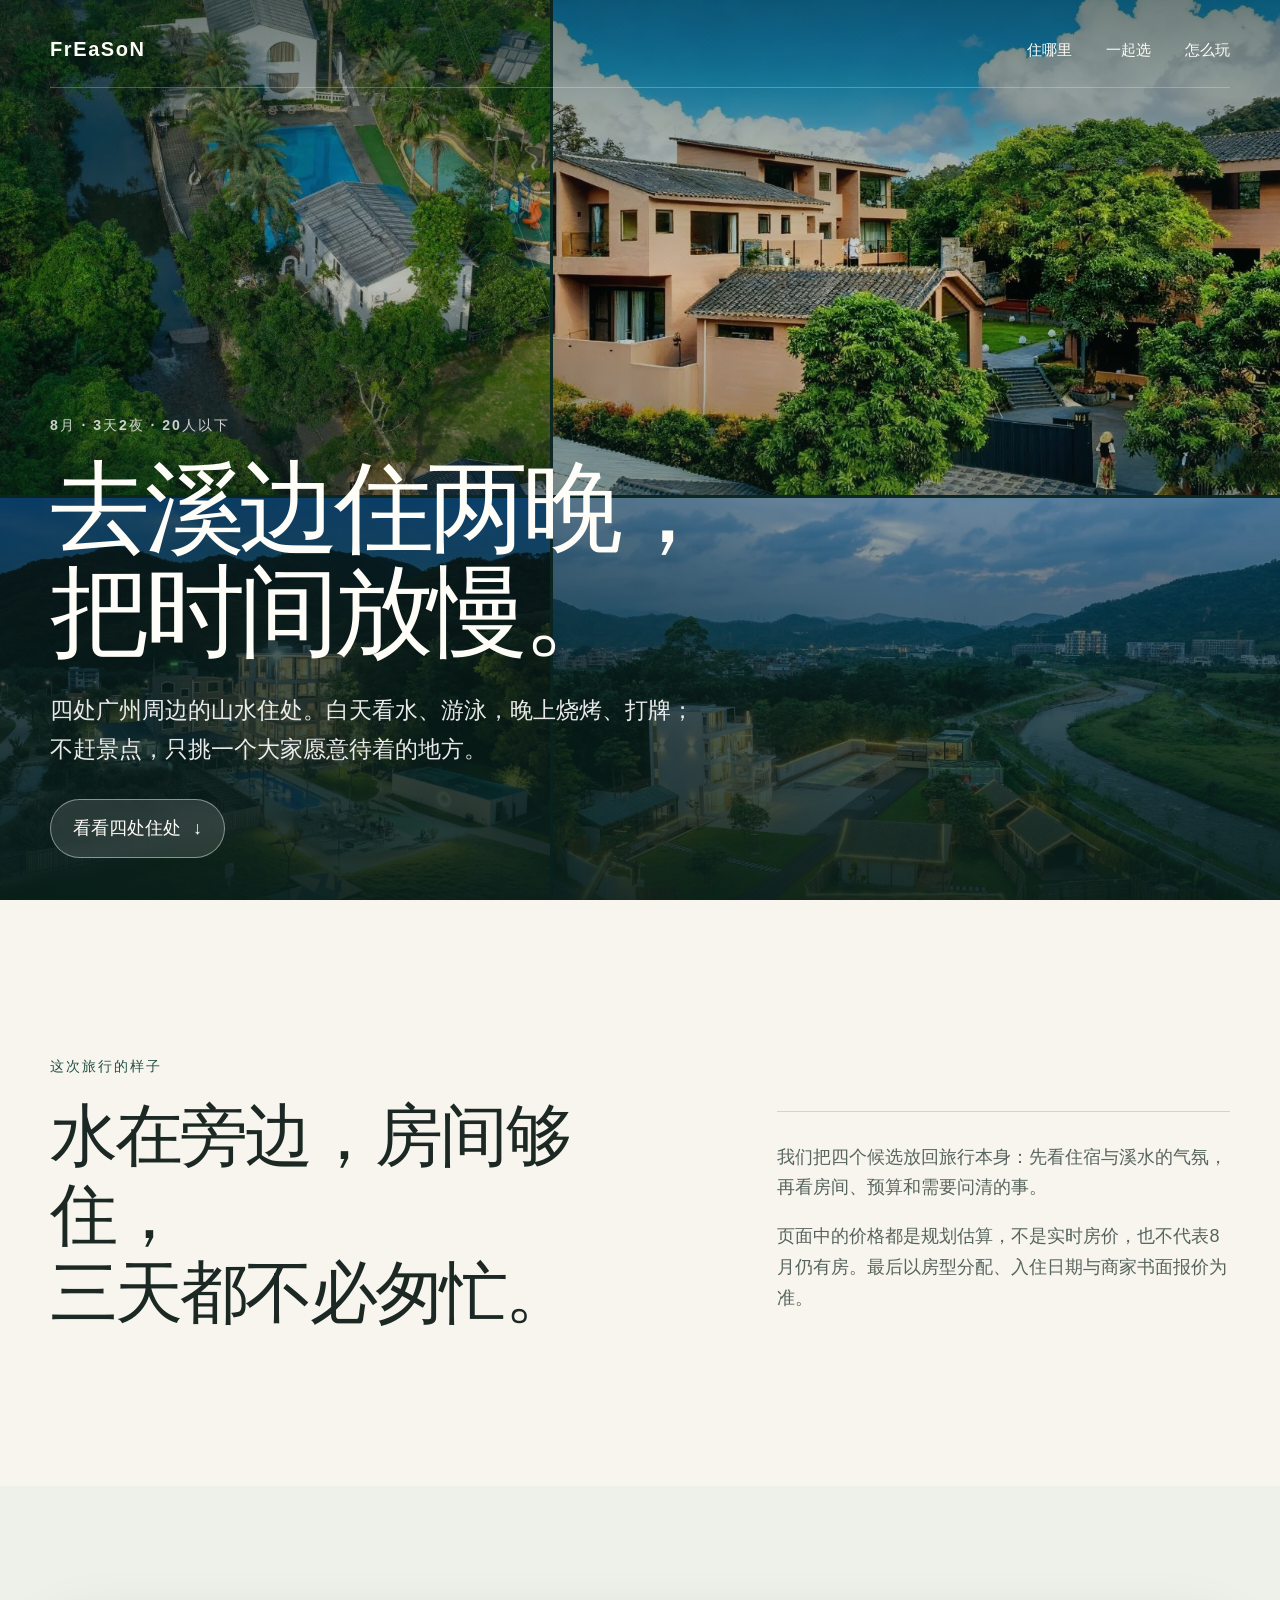
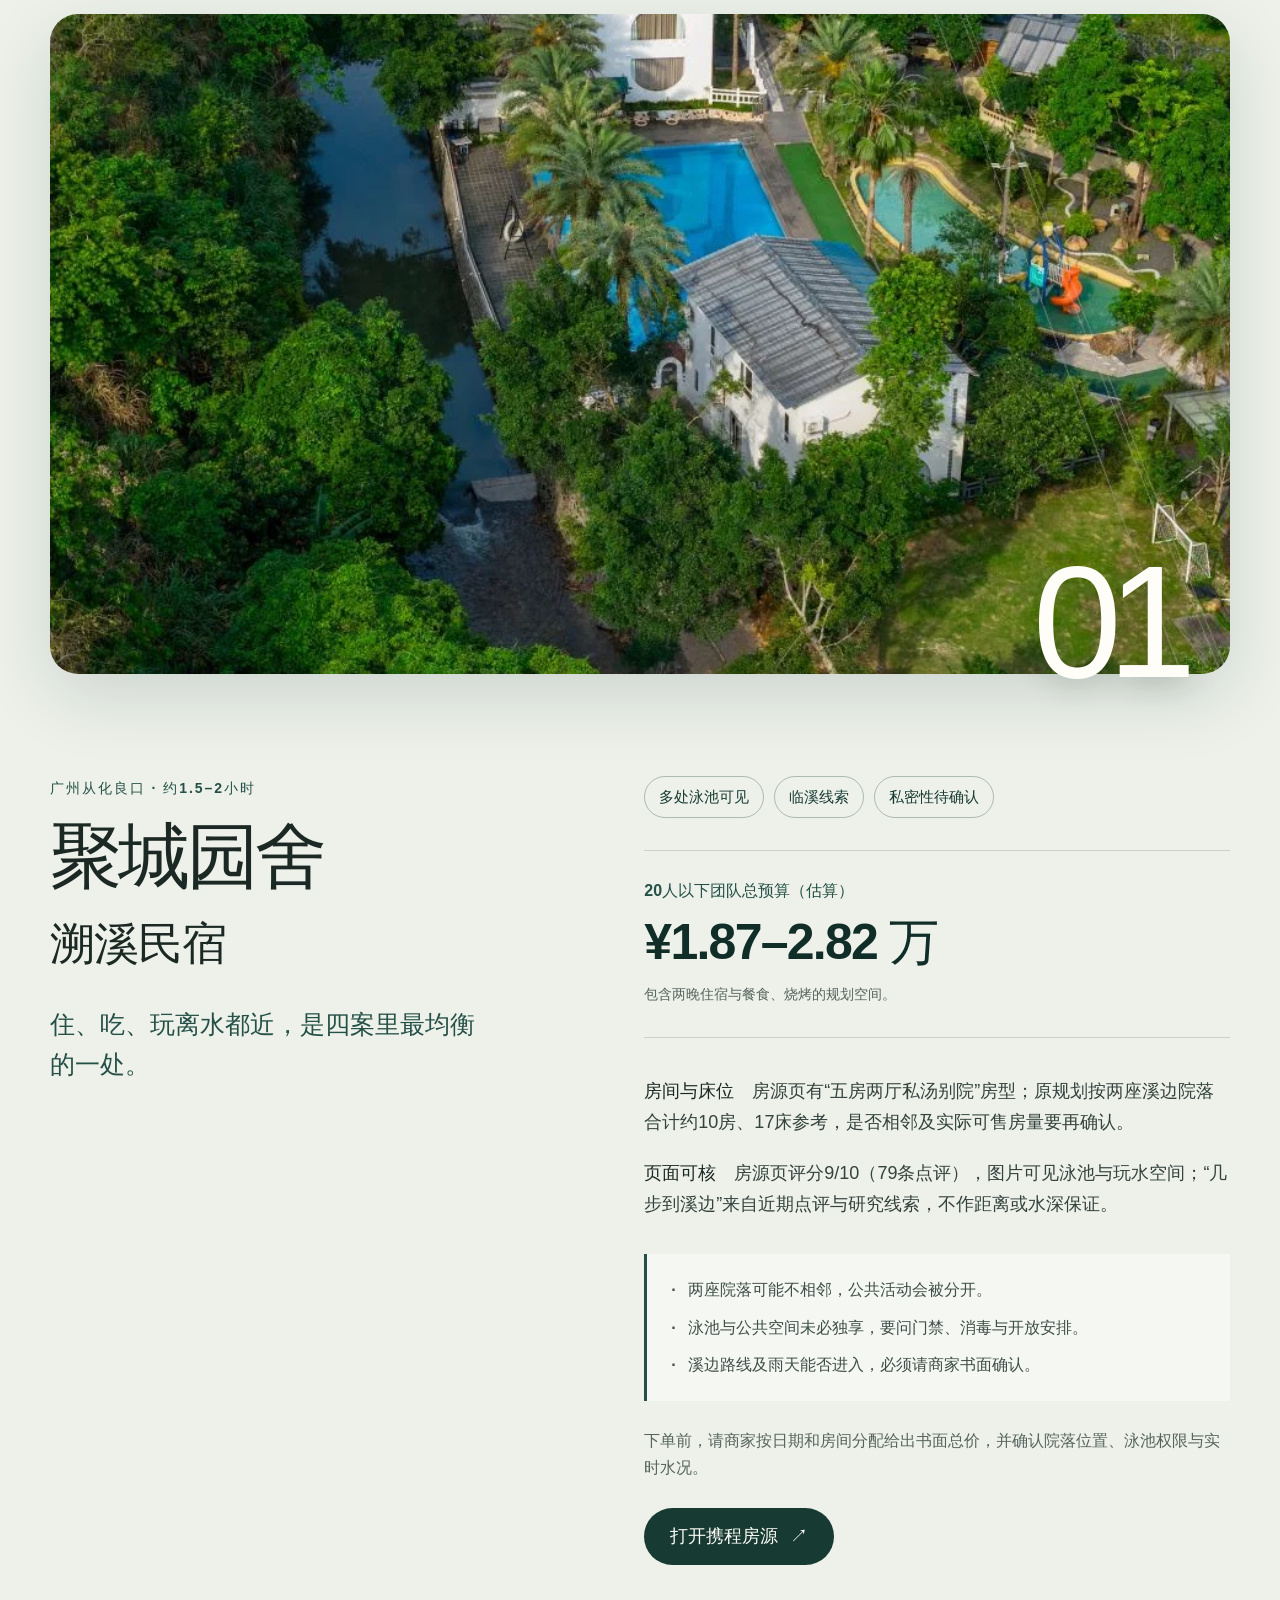
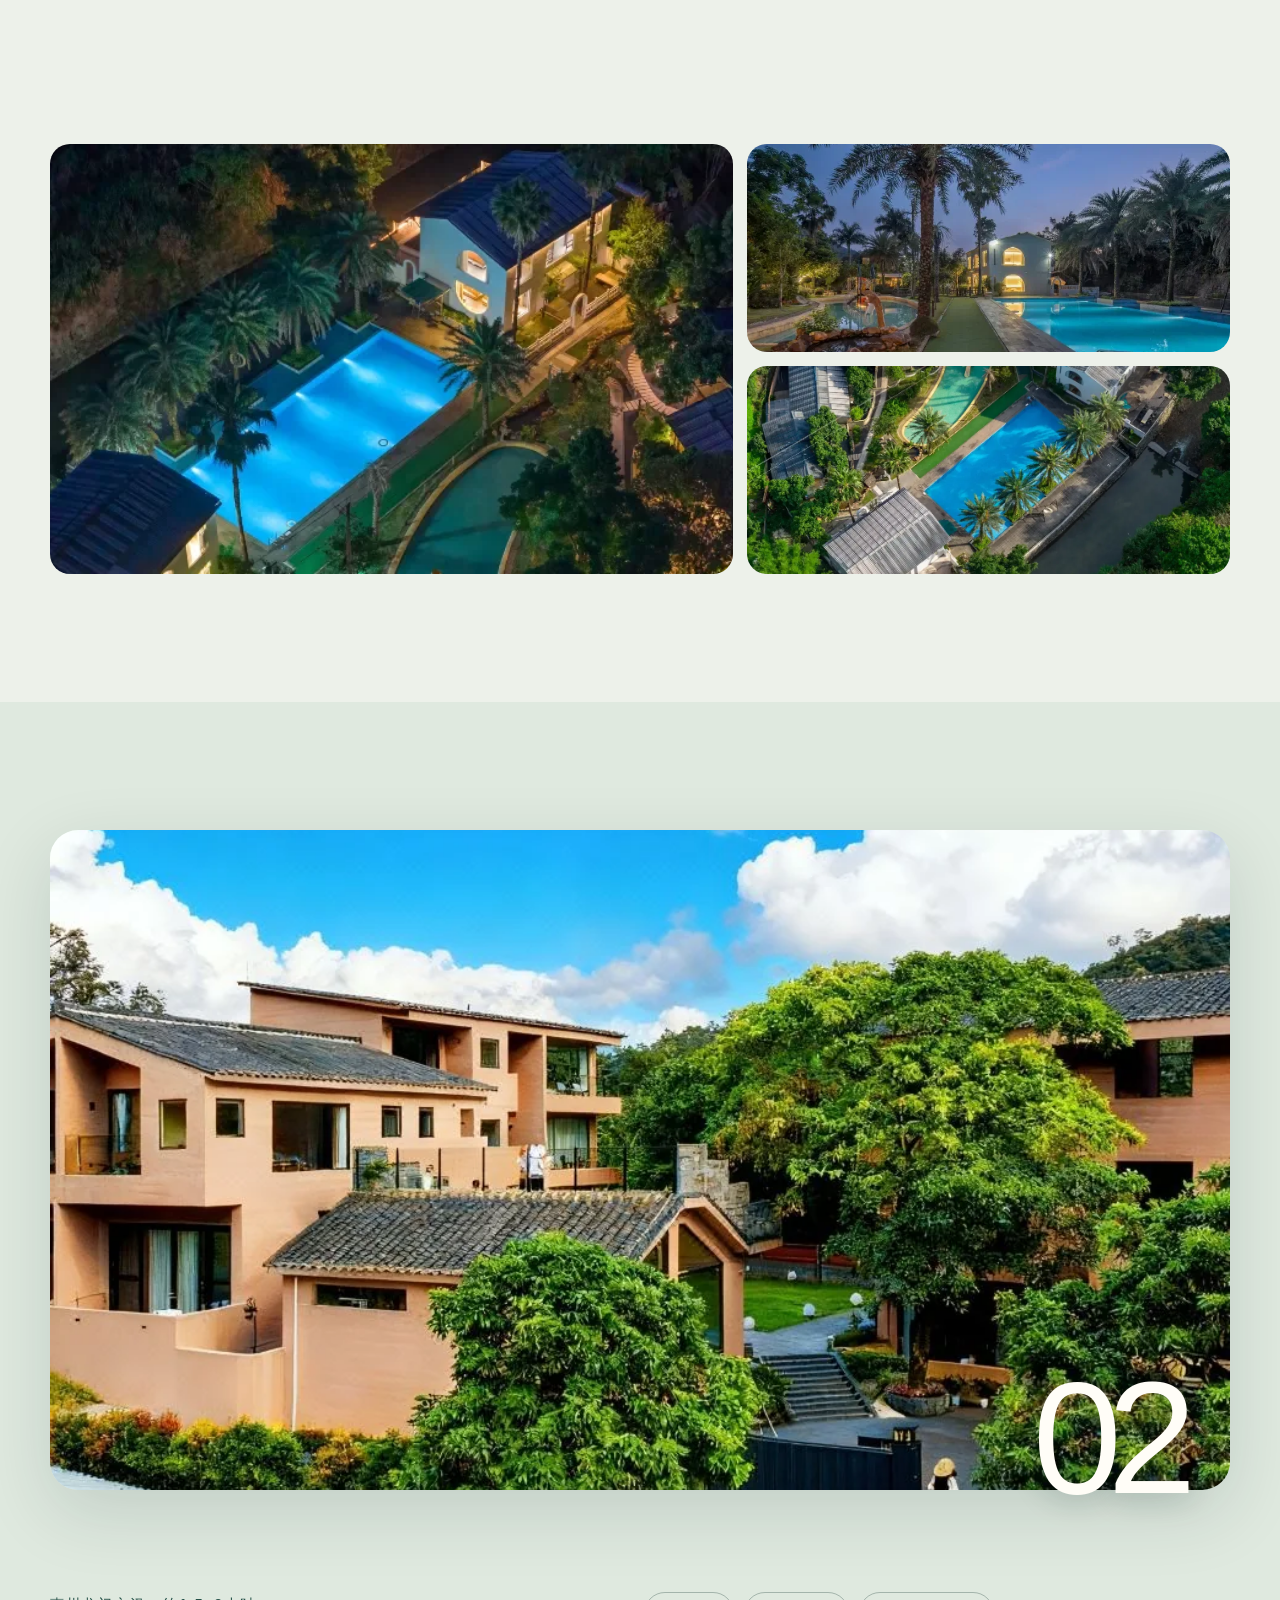
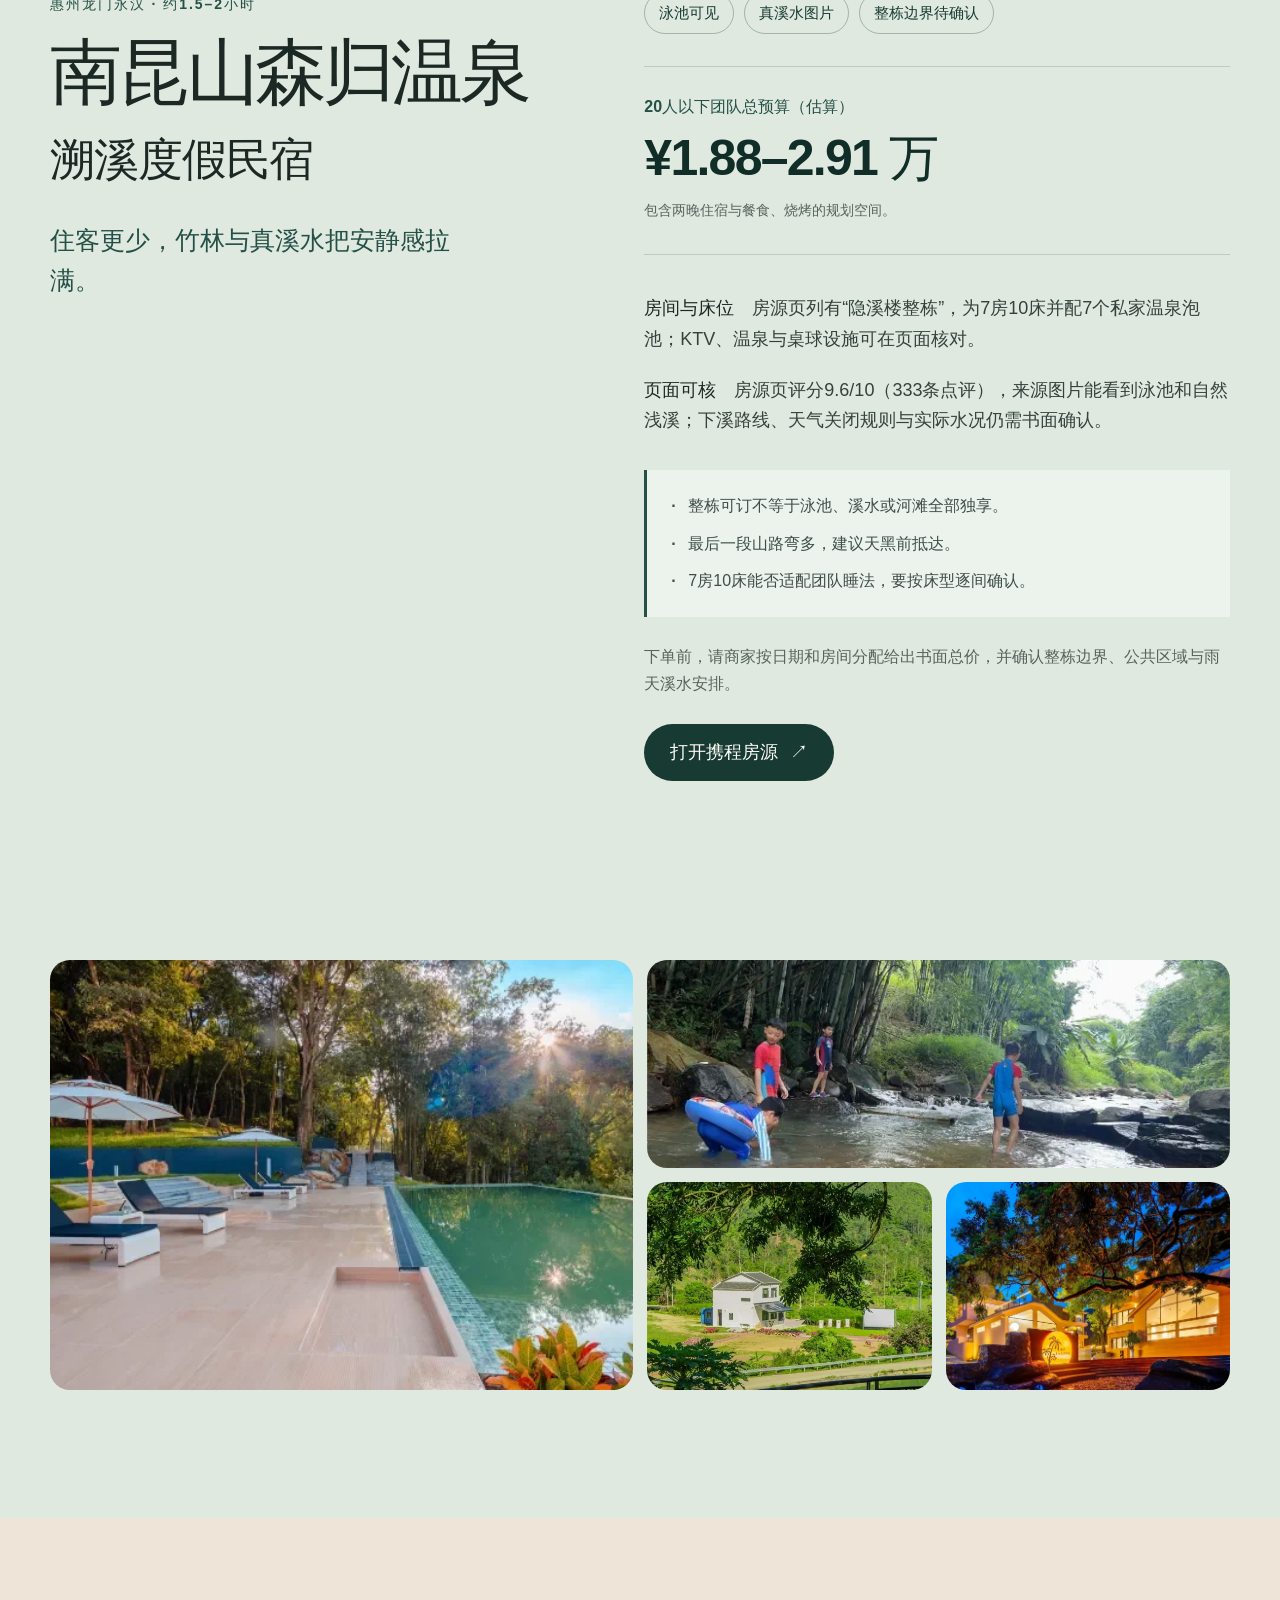
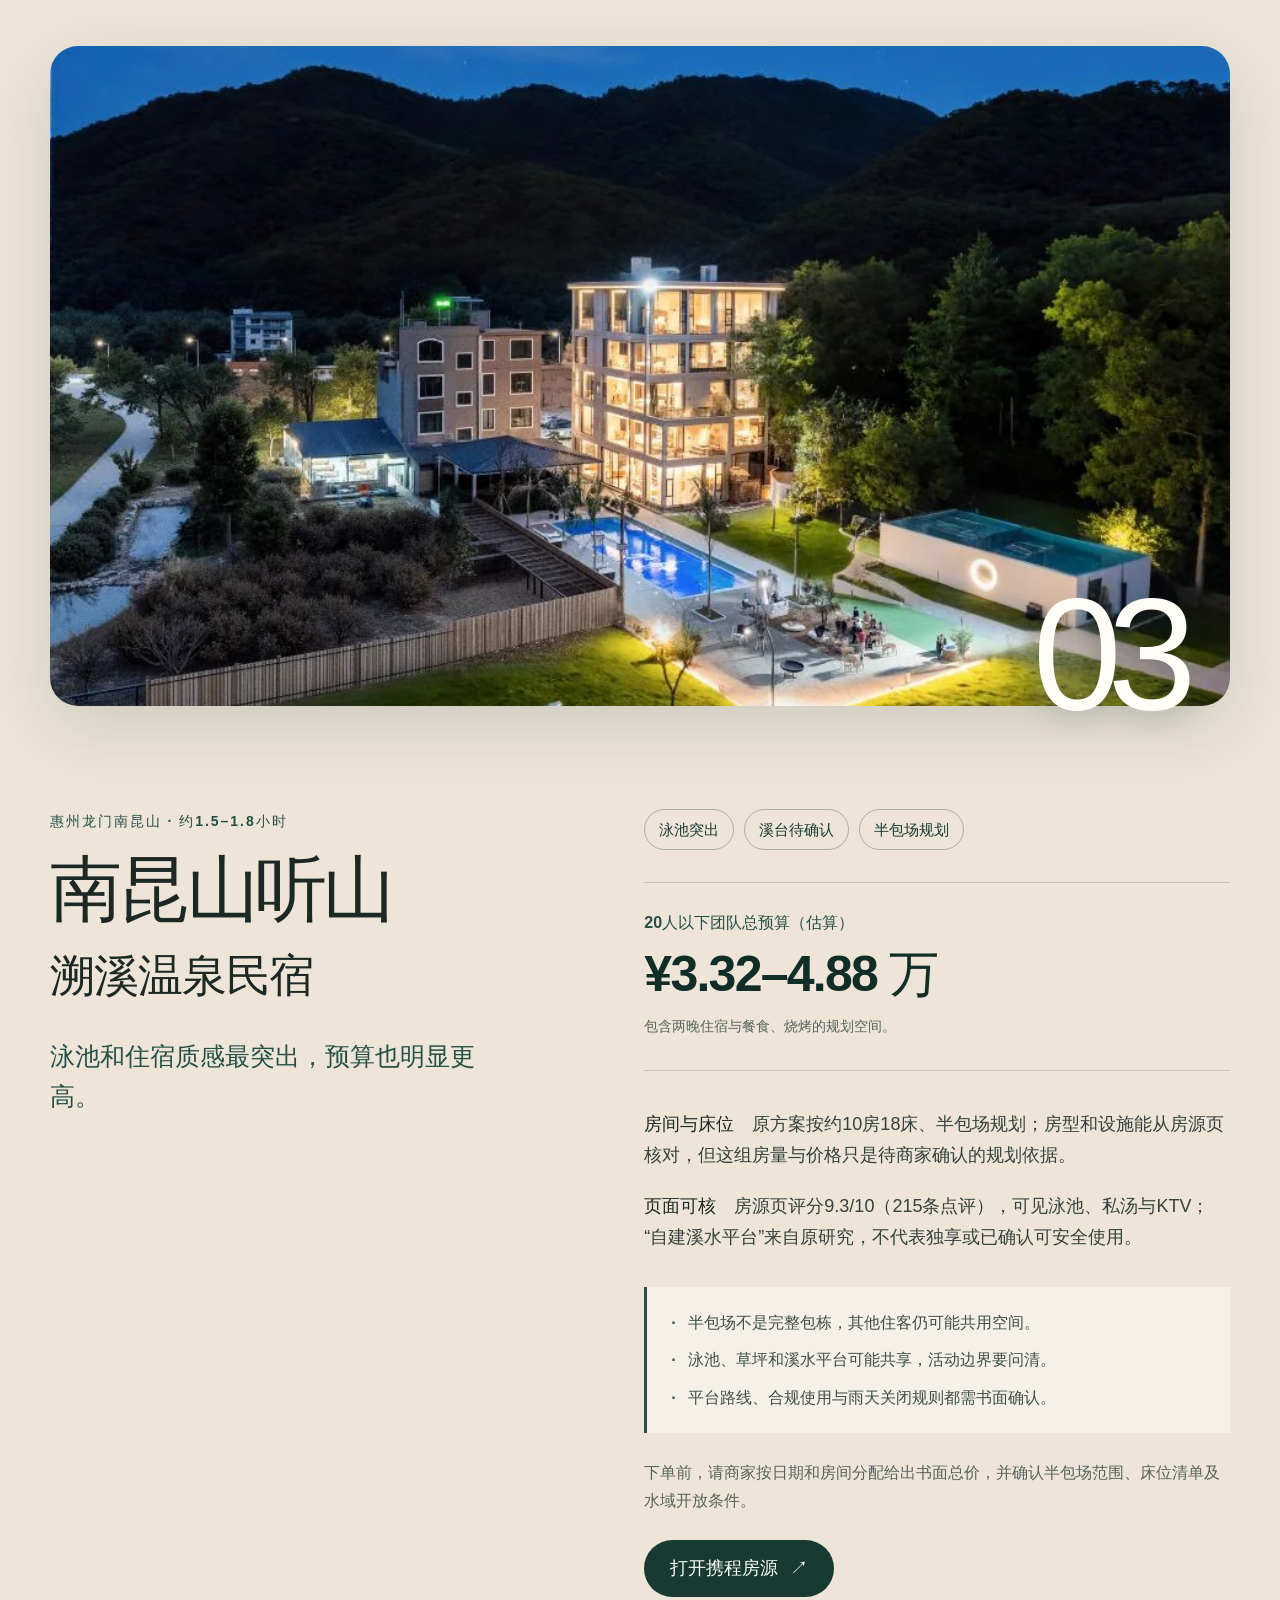
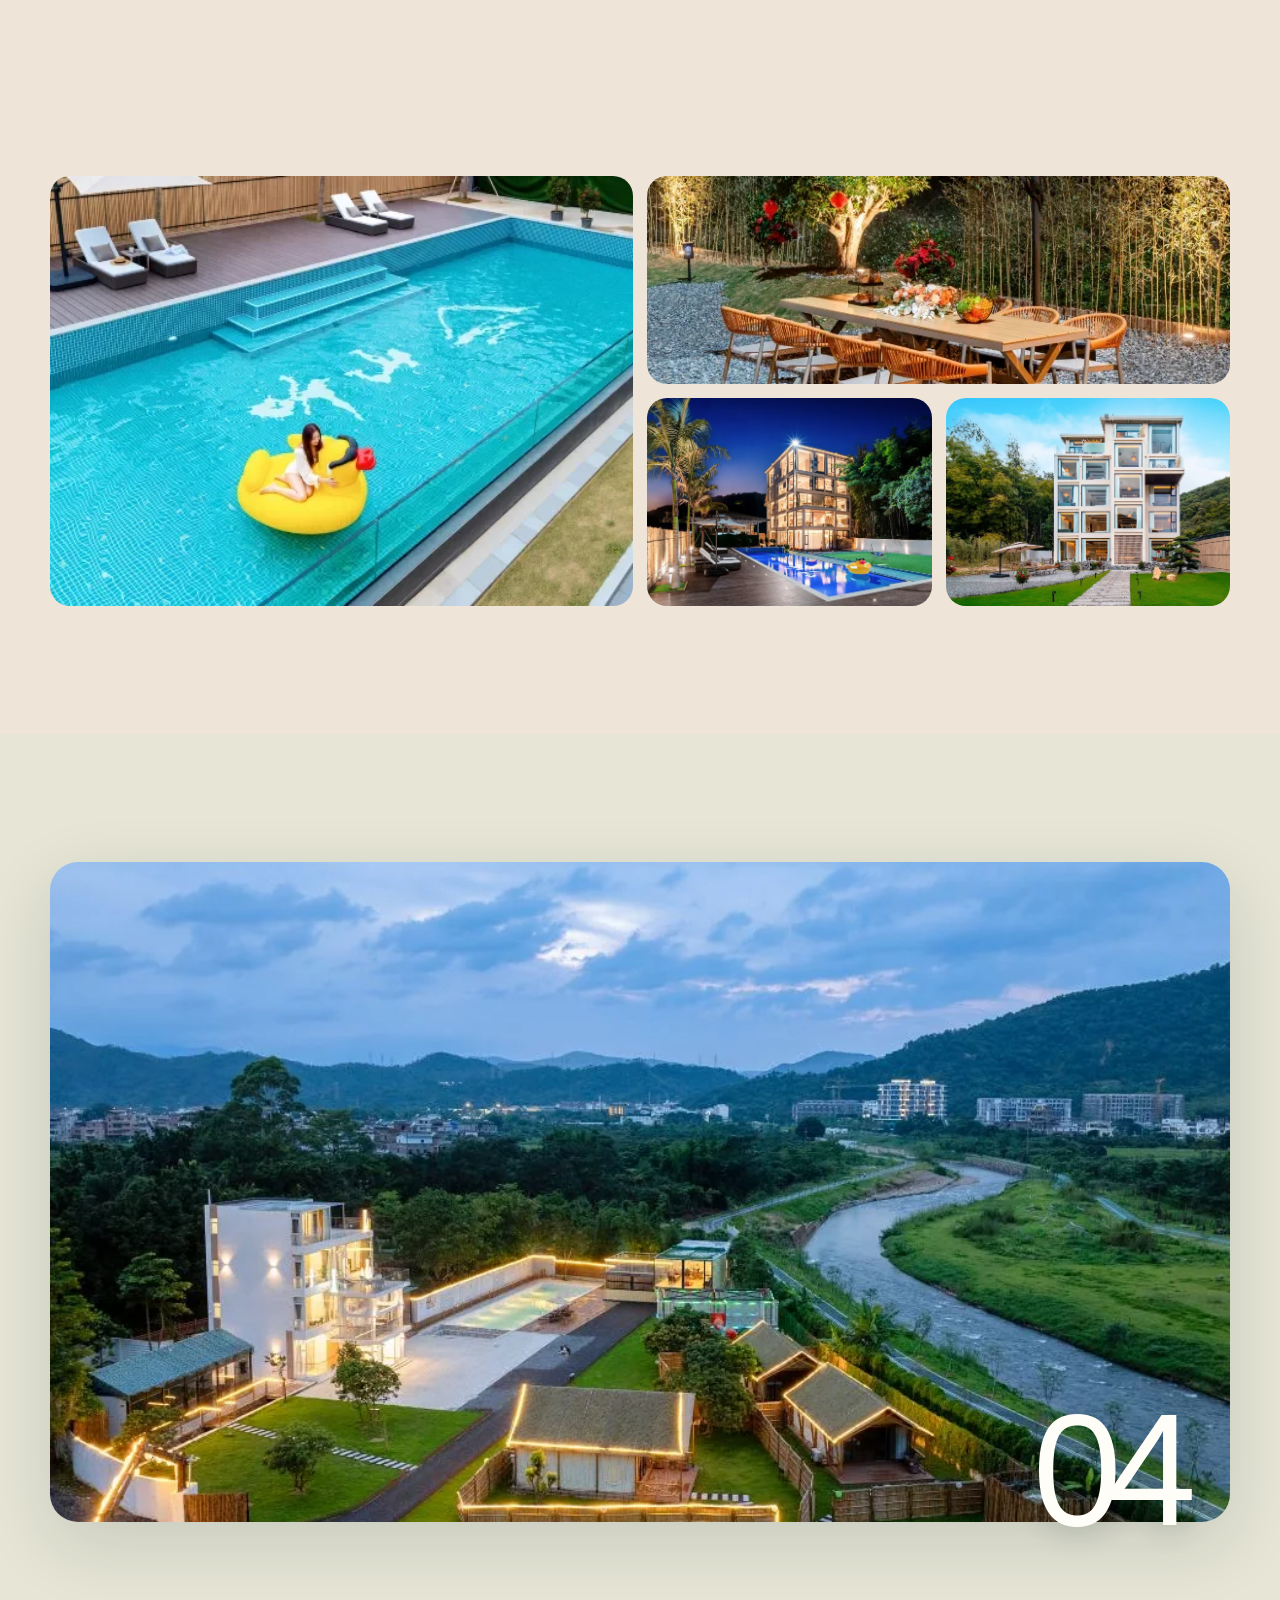
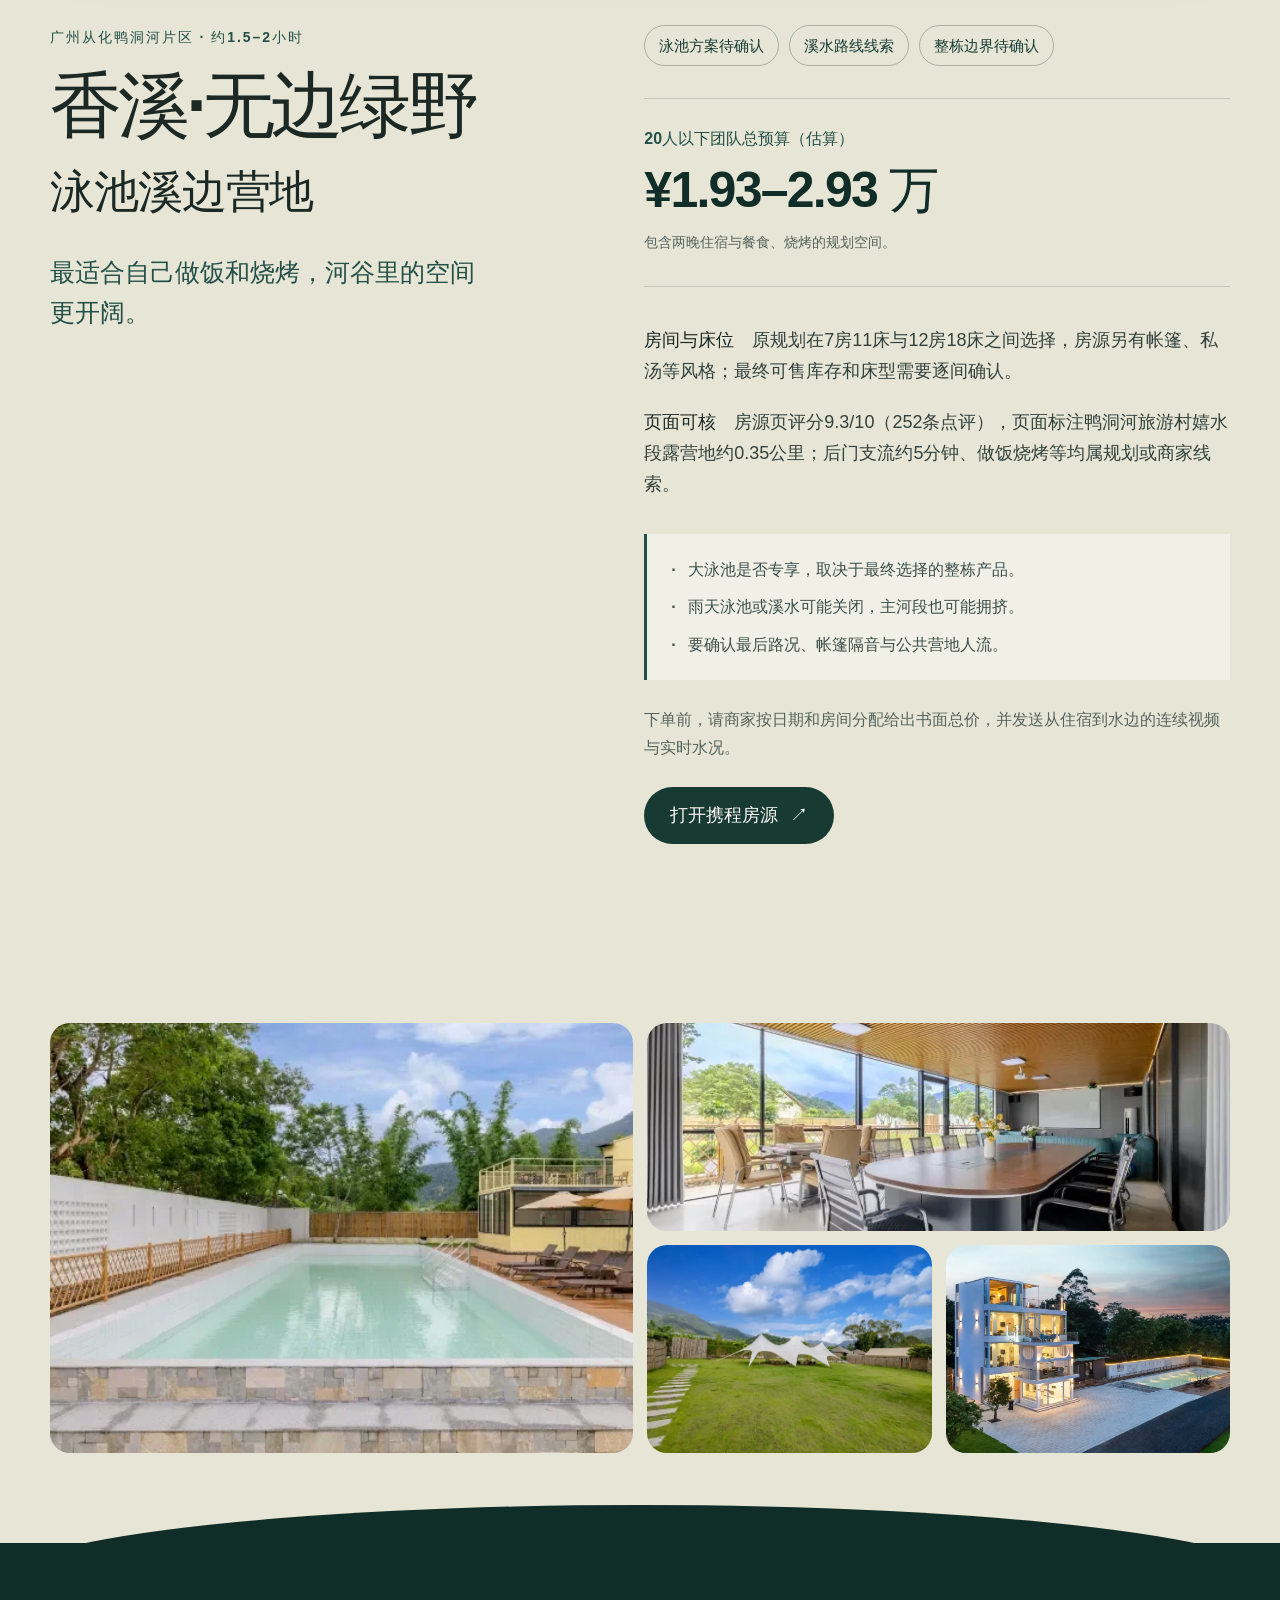
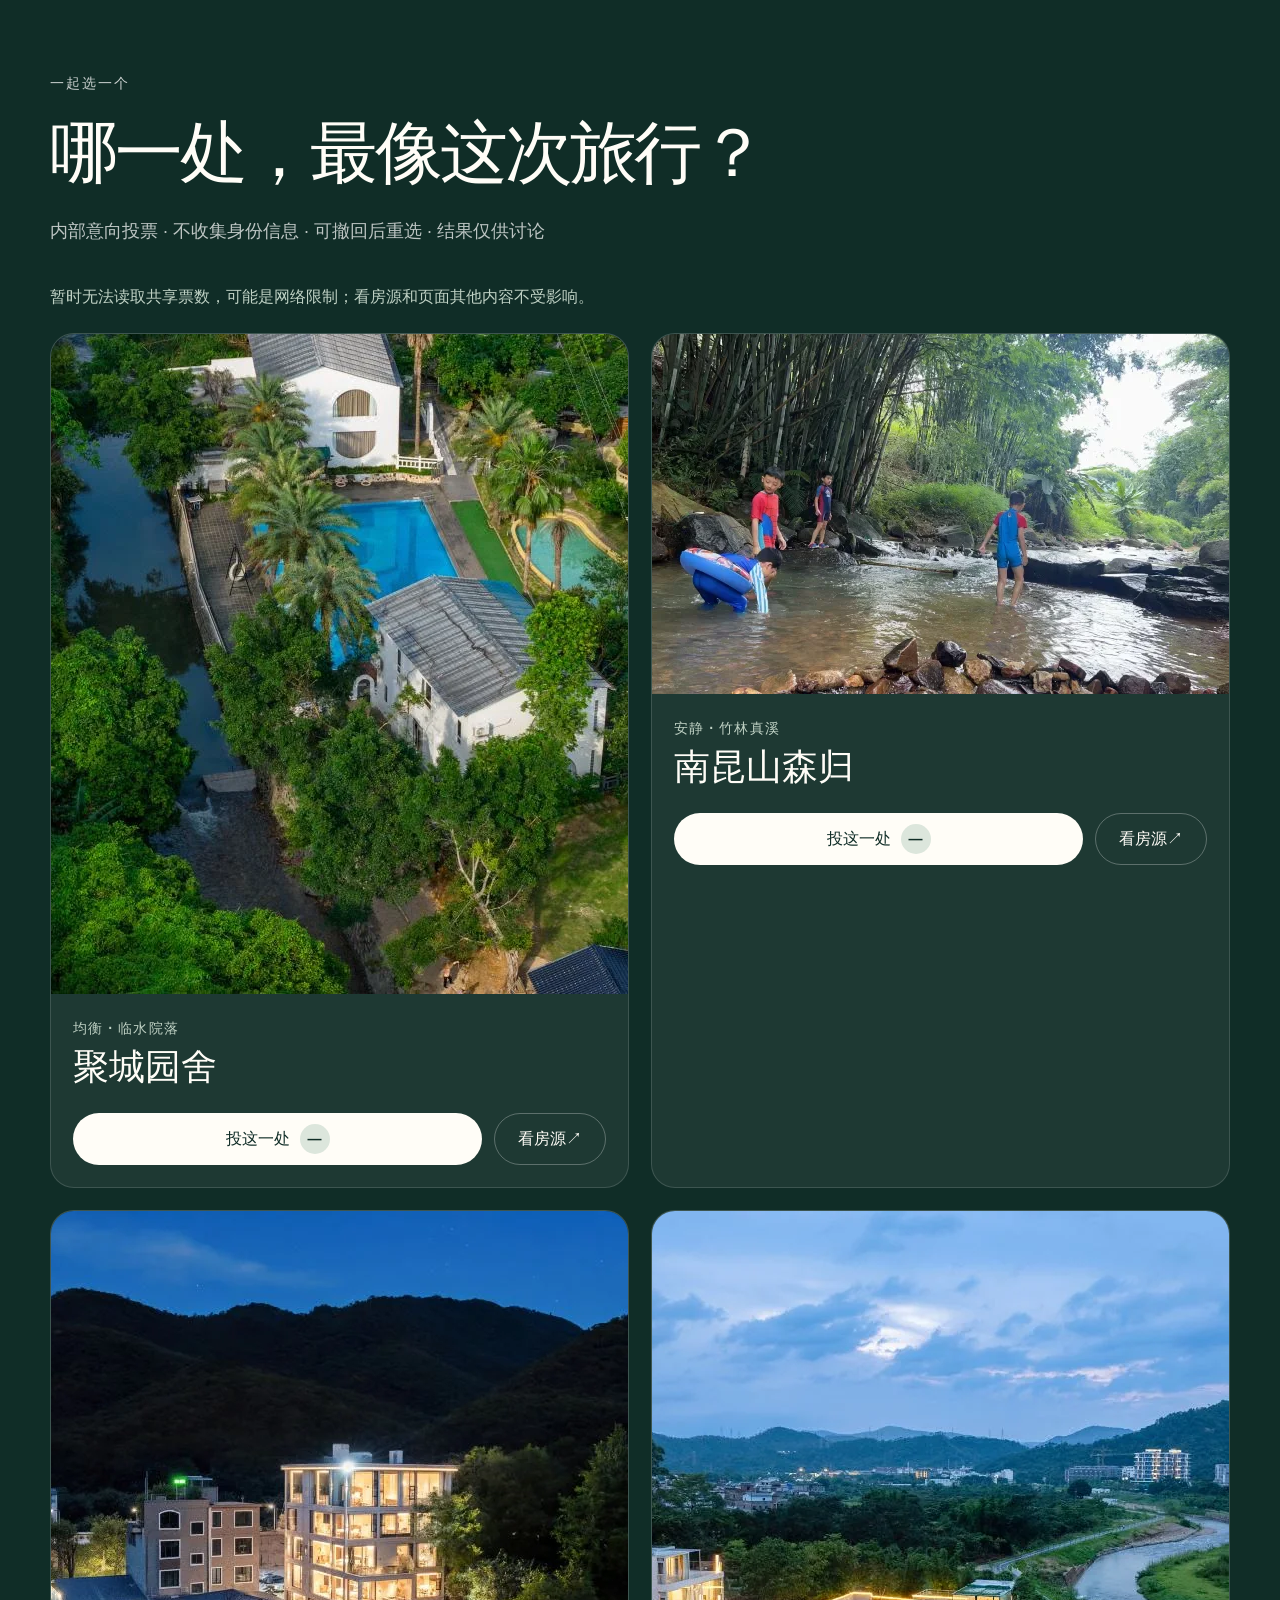
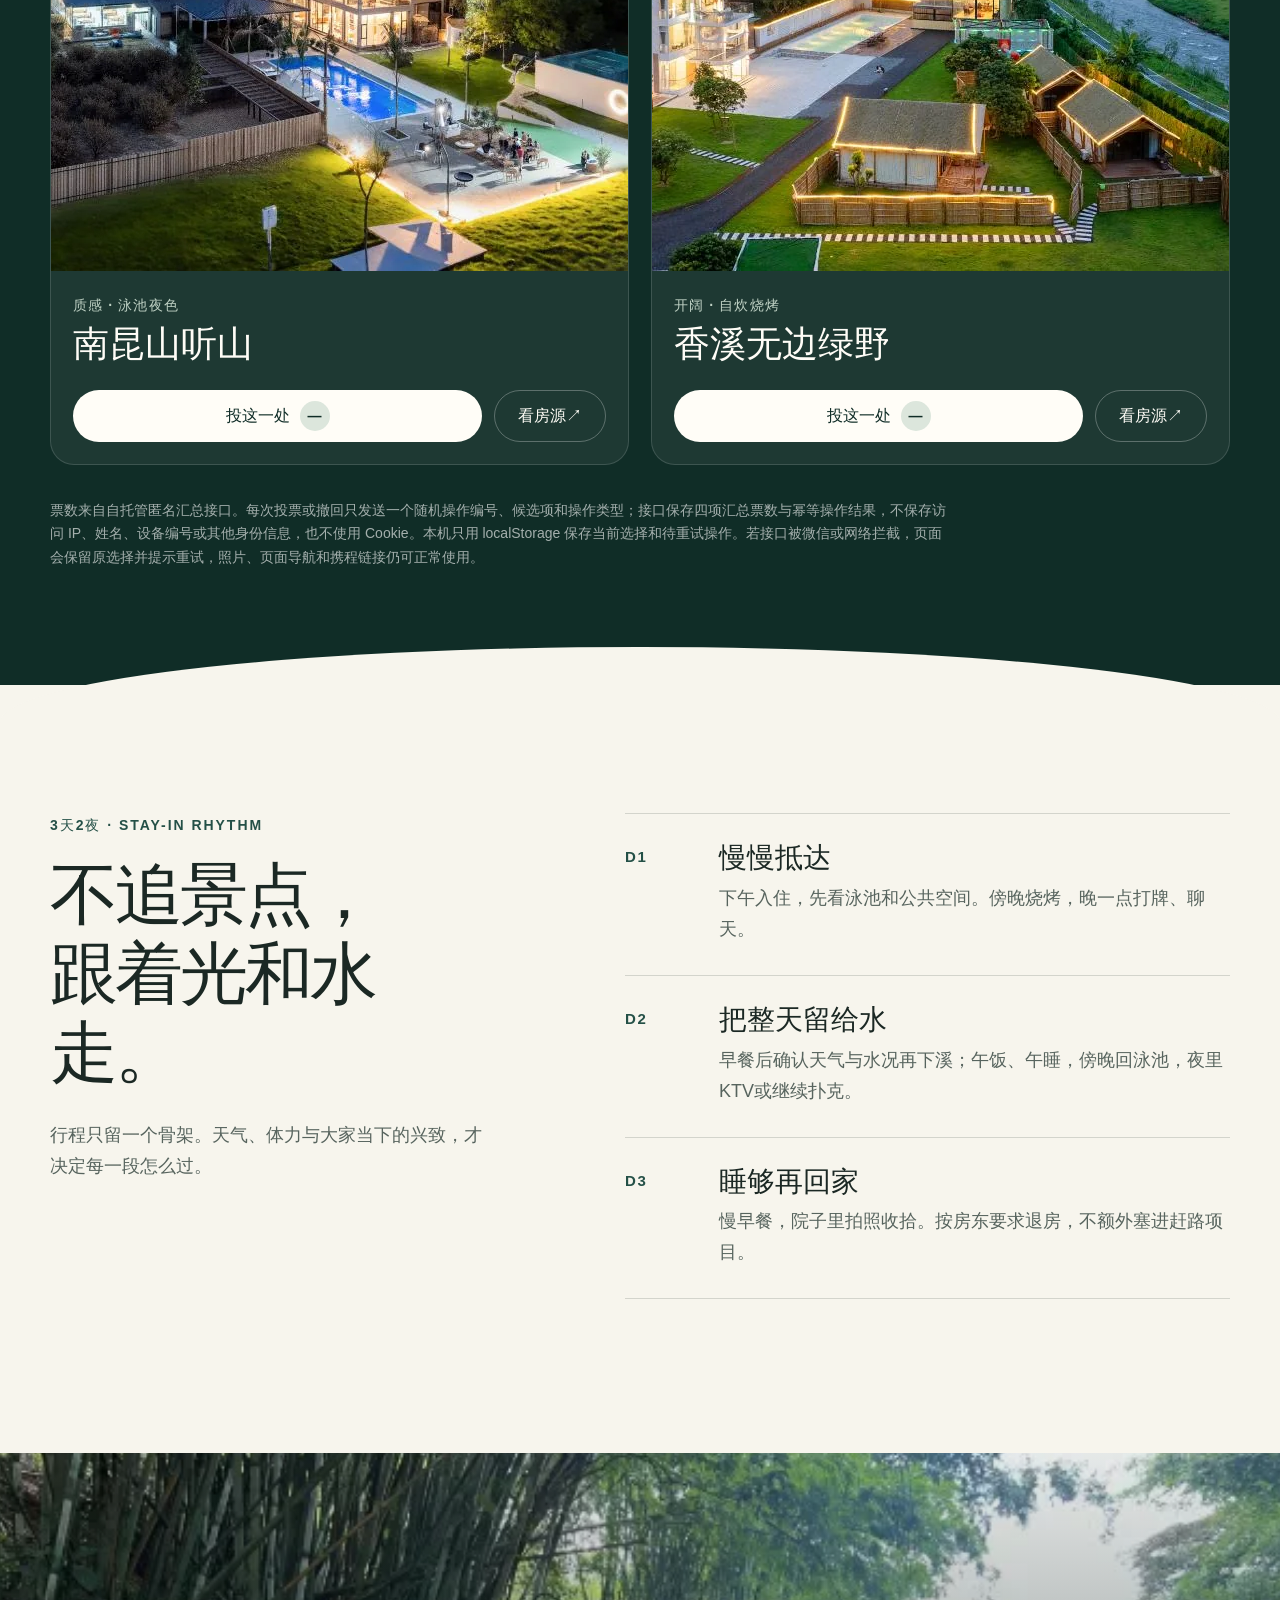
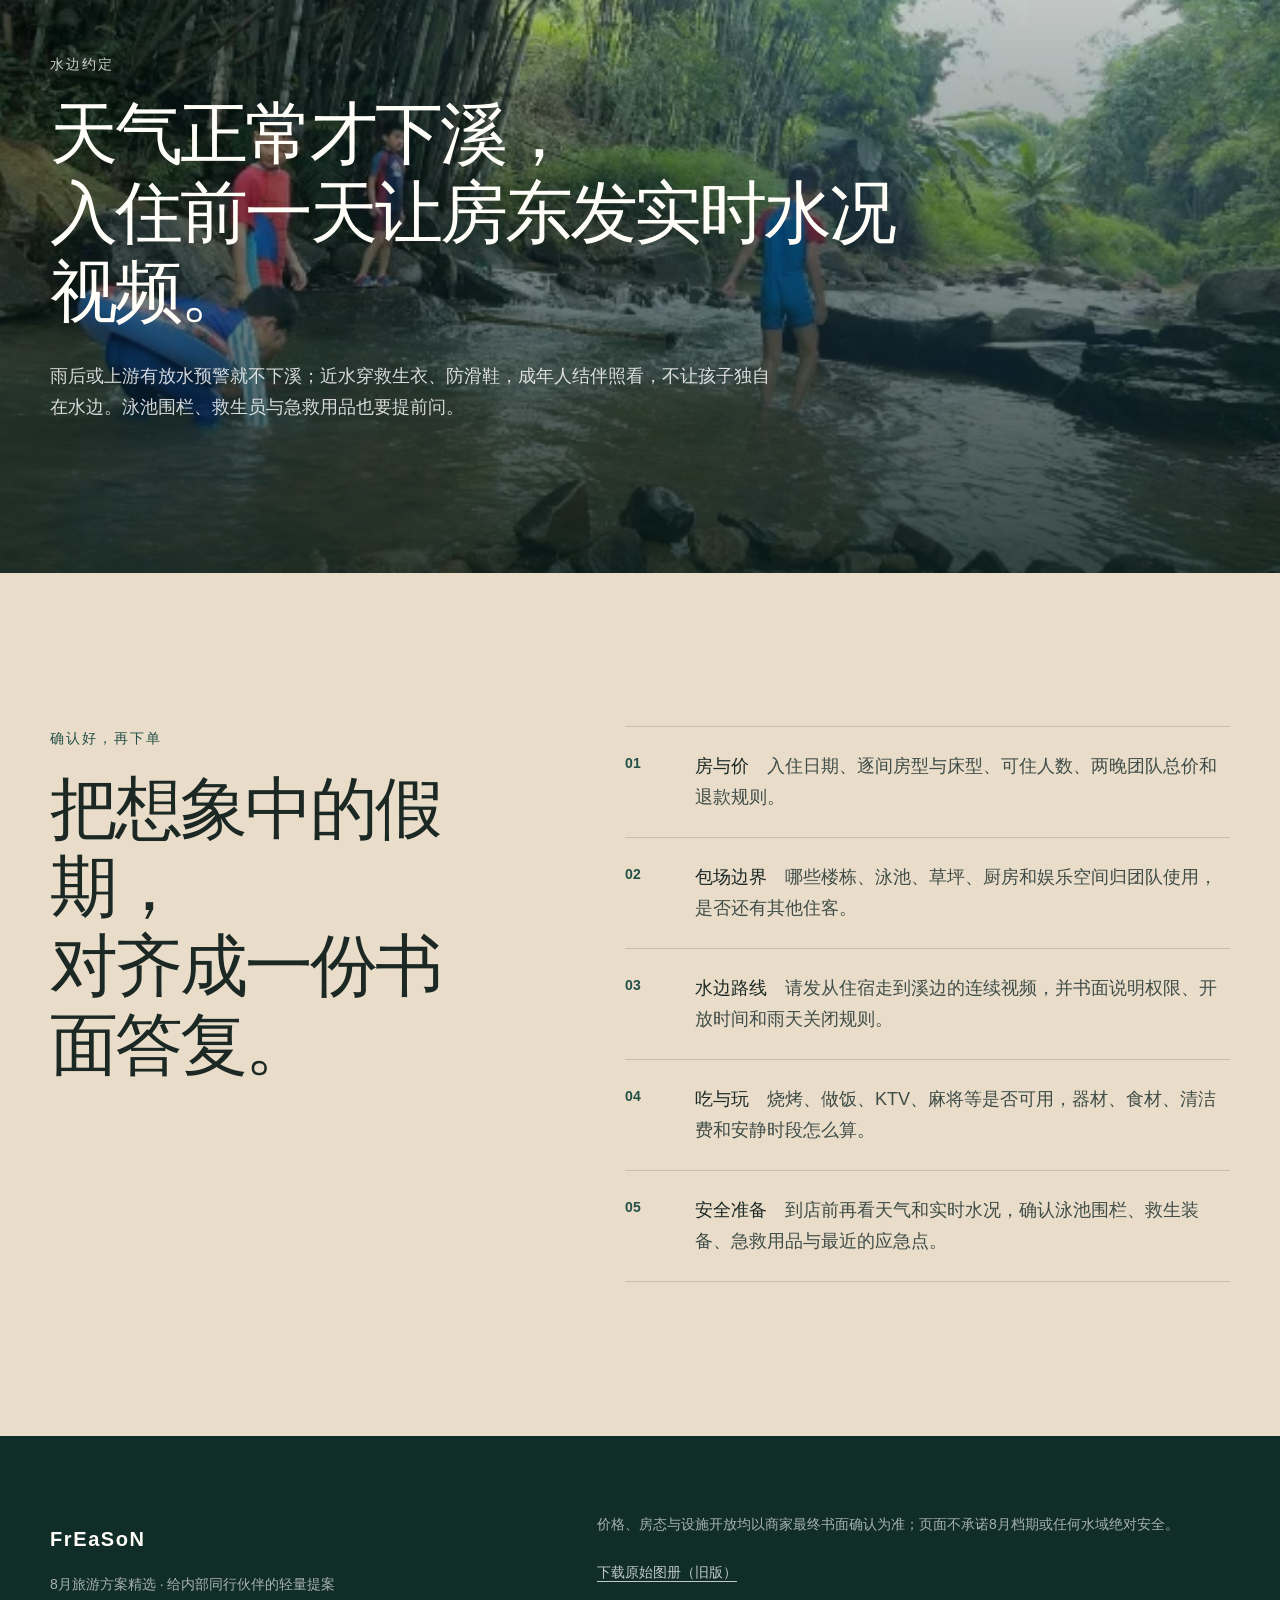
==== commit 7c6621d2: "publish atomic voting and visual polish" ====
--- a/index.html
+++ b/index.html
@@ -31,15 +31,20 @@
   <link rel="apple-touch-icon" href="/assets/share/freason-share-square.jpg">
   <link rel="manifest" href="/manifest.webmanifest">
   <link rel="preload" href="/assets/stays/jucheng-hero.webp" as="image" type="image/webp" fetchpriority="high">
-  <link rel="stylesheet" href="/styles.css">
-  <script src="/poll.js" defer></script>
-  <script src="/app.js" defer></script>
+  <link rel="stylesheet" href="/styles.css?v=20260714-3">
+  <script src="/poll.js?v=20260714-3" defer></script>
+  <script src="/app.js?v=20260714-3" defer></script>
 </head>
 <body>
   <a class="skip-link" href="#main">跳到主要内容</a>
 
   <header class="hero" id="top">
-    <img class="hero__image" src="/assets/stays/jucheng-hero.webp" width="960" height="660" alt="树木与水面环绕的聚城园舍房源图片" fetchpriority="high">
+    <div class="hero-collage" aria-hidden="true">
+      <img src="/assets/stays/jucheng-hero.webp" width="960" height="660" alt="" data-hero-property="jucheng" fetchpriority="high">
+      <img src="/assets/stays/sengui-hero.webp" width="960" height="660" alt="" data-hero-property="sengui" decoding="async">
+      <img src="/assets/stays/tingshan-hero.webp" width="960" height="660" alt="" data-hero-property="tingshan" decoding="async">
+      <img src="/assets/stays/xiangxi-hero.webp" width="960" height="660" alt="" data-hero-property="xiangxi" decoding="async">
+    </div>
     <div class="hero__shade" aria-hidden="true"></div>
     <div class="hero__inner shell">
       <nav class="site-nav" aria-label="页面导航">
@@ -102,9 +107,10 @@
             <p class="confirm">下单前，请商家按日期和房间分配给出书面总价，并确认院落位置、泳池权限与实时水况。</p>
             <a class="property-cta" href="https://hotels.ctrip.com/hotels/5653016.html" target="_blank" rel="noopener noreferrer">打开携程房源 <span aria-hidden="true">↗</span></a>
           </div>
-          <div class="mosaic reveal" aria-label="聚城园舍房源图片">
-            <img src="/assets/stays/jucheng-stay.webp" width="600" height="360" alt="聚城园舍住宿空间" loading="lazy">
-            <img src="/assets/stays/jucheng-stream.webp" width="600" height="360" alt="聚城园舍水边环境" loading="lazy">
+          <div class="mosaic mosaic--three reveal" aria-label="聚城园舍房源图片">
+            <img src="/assets/stays/jucheng-stay.webp" width="600" height="360" alt="聚城园舍夜间泳池与院落" loading="lazy">
+            <img src="/assets/stays/jucheng-stream.webp" width="600" height="360" alt="聚城园舍泳池与水边环境" loading="lazy">
+            <img src="/assets/stays/jucheng-gallery-a.webp" width="1138" height="853" alt="聚城园舍泳池与院落航拍" loading="lazy">
           </div>
         </div>
       </article>
@@ -139,9 +145,11 @@
             <p class="confirm">下单前，请商家按日期和房间分配给出书面总价，并确认整栋边界、公共区域与雨天溪水安排。</p>
             <a class="property-cta" href="https://hotels.ctrip.com/hotels/112741005.html" target="_blank" rel="noopener noreferrer">打开携程房源 <span aria-hidden="true">↗</span></a>
           </div>
-          <div class="mosaic reveal" aria-label="南昆山森归房源图片">
-            <img src="/assets/stays/sengui-stay.webp" width="600" height="360" alt="南昆山森归住宿空间" loading="lazy">
+          <div class="mosaic mosaic--four reveal" aria-label="南昆山森归房源图片">
+            <img src="/assets/stays/sengui-stay.webp" width="600" height="360" alt="南昆山森归山林泳池" loading="lazy">
             <img src="/assets/stays/sengui-stream.webp" width="600" height="360" alt="南昆山森归来源图片中的自然浅溪" loading="lazy">
+            <img src="/assets/stays/sengui-gallery-a.webp" width="1057" height="853" alt="南昆山森归山林与户外草坪" loading="lazy">
+            <img src="/assets/stays/sengui-gallery-b.webp" width="1280" height="853" alt="南昆山森归夜间院落与住宿建筑" loading="lazy">
           </div>
         </div>
       </article>
@@ -176,14 +184,16 @@
             <p class="confirm">下单前，请商家按日期和房间分配给出书面总价，并确认半包场范围、床位清单及水域开放条件。</p>
             <a class="property-cta" href="https://hotels.ctrip.com/hotels/127225411.html" target="_blank" rel="noopener noreferrer">打开携程房源 <span aria-hidden="true">↗</span></a>
           </div>
-          <div class="mosaic reveal" aria-label="南昆山听山房源图片">
-            <img src="/assets/stays/tingshan-stay.webp" width="600" height="360" alt="南昆山听山住宿空间" loading="lazy">
+          <div class="mosaic mosaic--four reveal" aria-label="南昆山听山房源图片">
+            <img src="/assets/stays/tingshan-stay.webp" width="600" height="360" alt="南昆山听山户外泳池" loading="lazy">
             <img src="/assets/stays/tingshan-stream.webp" width="600" height="360" alt="南昆山听山山林户外餐桌空间" loading="lazy">
+            <img src="/assets/stays/tingshan-gallery-a.webp" width="1280" height="853" alt="南昆山听山夜间泳池与住宿建筑" loading="lazy">
+            <img src="/assets/stays/tingshan-gallery-b.webp" width="1280" height="853" alt="南昆山听山山林中的住宿建筑" loading="lazy">
           </div>
         </div>
       </article>
 
-      <article class="stay stay--sand" id="xiangxi" data-property="xiangxi" aria-labelledby="xiangxi-title">
+      <article class="stay stay--sand stay--to-poll" id="xiangxi" data-property="xiangxi" aria-labelledby="xiangxi-title">
         <div class="stay__hero shell reveal">
           <img src="/assets/stays/xiangxi-hero.webp" width="960" height="660" alt="香溪无边绿野泳池溪边营地的房源图片" loading="lazy">
           <div class="stay__number" aria-hidden="true">04</div>
@@ -213,20 +223,22 @@
             <p class="confirm">下单前，请商家按日期和房间分配给出书面总价，并发送从住宿到水边的连续视频与实时水况。</p>
             <a class="property-cta" href="https://hotels.ctrip.com/hotels/120818508.html" target="_blank" rel="noopener noreferrer">打开携程房源 <span aria-hidden="true">↗</span></a>
           </div>
-          <div class="mosaic reveal" aria-label="香溪无边绿野房源图片">
-            <img src="/assets/stays/xiangxi-stay.webp" width="600" height="360" alt="香溪无边绿野住宿空间" loading="lazy">
+          <div class="mosaic mosaic--four reveal" aria-label="香溪无边绿野房源图片">
+            <img src="/assets/stays/xiangxi-stay.webp" width="600" height="360" alt="香溪无边绿野户外泳池" loading="lazy">
             <img src="/assets/stays/xiangxi-stream.webp" width="600" height="360" alt="香溪无边绿野公共活动空间" loading="lazy">
+            <img src="/assets/stays/xiangxi-gallery-a.webp" width="1280" height="853" alt="香溪无边绿野山景草坪与天幕" loading="lazy">
+            <img src="/assets/stays/xiangxi-gallery-b.webp" width="1280" height="719" alt="香溪无边绿野傍晚住宿建筑与泳池" loading="lazy">
           </div>
         </div>
       </article>
     </div>
 
-    <section class="poll section" id="poll" aria-labelledby="poll-title">
+    <section class="poll poll--bridge section" id="poll" aria-labelledby="poll-title">
       <div class="shell">
         <div class="section-head reveal">
           <p class="eyebrow">一起选一个</p>
           <h2 id="poll-title">哪一处，最像这次旅行？</h2>
-          <p>内部意向投票 · 不收集姓名 · 每台设备一票 · 结果仅供讨论</p>
+          <p>内部意向投票 · 不收集身份信息 · 可撤回后重选 · 结果仅供讨论</p>
         </div>
         <p class="poll__status" id="poll-status" role="status" aria-live="polite">正在读取大家的选择…</p>
         <div class="poll-grid" id="poll-grid">
@@ -271,11 +283,11 @@
             </div>
           </article>
         </div>
-        <p class="poll__disclosure">票数来自 CountAPI 公共匿名计数服务。它只按四个不含身份信息的候选键记录汇总数字；本站不收集姓名或其他身份信息。若接口被微信或网络拦截，投票会诚实提示失败，照片、页面导航和携程链接仍可正常使用。</p>
-      </div>
-    </section>
-
-    <section class="rhythm section" id="rhythm" aria-labelledby="rhythm-title">
+        <p class="poll__disclosure">票数来自自托管匿名汇总接口。每次投票或撤回只发送一个随机操作编号、候选项和操作类型；接口保存四项汇总票数与幂等操作结果，不保存访问 IP、姓名、设备编号或其他身份信息，也不使用 Cookie。本机只用 localStorage 保存当前选择和待重试操作。若接口被微信或网络拦截，页面会保留原选择并提示重试，照片、页面导航和携程链接仍可正常使用。</p>
+      </div>
+    </section>
+
+    <section class="rhythm rhythm--bridge section" id="rhythm" aria-labelledby="rhythm-title">
       <div class="shell rhythm__layout">
         <div class="rhythm__intro reveal">
           <p class="eyebrow dark">3天2夜 · stay-in rhythm</p>
--- a/styles.css
+++ b/styles.css
@@ -37,9 +37,14 @@
 .brand { display: inline-flex; align-items: center; min-height: 48px; color: var(--white); font-size: 20px; font-weight: 850; letter-spacing: .08em; text-decoration: none; }
 
 .hero { position: relative; min-height: 760px; height: 100svh; max-height: 980px; overflow: hidden; background: var(--forest-950); color: var(--white); }
-.hero__image, .hero__shade { position: absolute; inset: 0; width: 100%; height: 100%; }
-.hero__image { object-fit: cover; object-position: 52% center; }
-.hero__shade { background: linear-gradient(180deg, rgba(8, 31, 27, .48) 0%, rgba(8, 31, 27, .10) 36%, rgba(8, 31, 27, .78) 100%); }
+.hero-collage, .hero__shade { position: absolute; inset: 0; width: 100%; height: 100%; }
+.hero-collage { display: grid; grid-template-columns: 43% 57%; grid-template-rows: 55% 45%; gap: 3px; background: var(--forest-950); }
+.hero-collage img { width: 100%; height: 100%; min-width: 0; min-height: 0; object-fit: cover; }
+.hero-collage img:nth-child(1) { object-position: 52% center; }
+.hero-collage img:nth-child(2) { object-position: 50% 48%; }
+.hero-collage img:nth-child(3) { object-position: 57% center; }
+.hero-collage img:nth-child(4) { object-position: 46% center; }
+.hero__shade { background: radial-gradient(circle at 18% 84%, rgba(8, 31, 27, .38), transparent 54%), linear-gradient(180deg, rgba(8, 31, 27, .58) 0%, rgba(8, 31, 27, .12) 32%, rgba(8, 31, 27, .9) 100%); }
 .hero__inner { position: relative; z-index: 1; height: 100%; display: flex; flex-direction: column; padding-top: max(12px, env(safe-area-inset-top)); padding-bottom: max(42px, env(safe-area-inset-bottom)); }
 .site-nav { display: flex; align-items: center; justify-content: space-between; min-height: 76px; border-bottom: 1px solid rgba(255, 255, 255, .25); }
 .site-nav__links { display: flex; gap: clamp(10px, 3vw, 34px); }
@@ -81,11 +86,22 @@
 .caveats p::before { content: "·"; position: absolute; left: 0; font-weight: 800; }
 .confirm { margin: 0 0 26px; color: var(--muted); font-size: 16px; }
 .property-cta { min-width: 190px; background: var(--forest-900); color: var(--white); }
-.mosaic { grid-column: 1 / -1; display: grid; grid-template-columns: 1.25fr .75fr; gap: 18px; margin-top: clamp(38px, 6vw, 76px); }
-.mosaic img { width: 100%; height: clamp(240px, 35vw, 430px); border-radius: 22px; object-fit: cover; }
-.mosaic img:last-child { margin-top: 54px; }
+.mosaic { grid-column: 1 / -1; display: grid; grid-template-columns: repeat(12, minmax(0, 1fr)); grid-template-rows: repeat(2, minmax(0, 1fr)); gap: 14px; width: 100%; height: clamp(330px, 36vw, 430px); max-height: 430px; margin-top: clamp(34px, 5vw, 64px); }
+.mosaic img { width: 100%; height: 100%; min-width: 0; min-height: 0; border-radius: 20px; object-fit: cover; }
+.mosaic--three img:nth-child(1) { grid-column: 1 / 8; grid-row: 1 / 3; }
+.mosaic--three img:nth-child(2) { grid-column: 8 / 13; grid-row: 1; }
+.mosaic--three img:nth-child(3) { grid-column: 8 / 13; grid-row: 2; }
+.mosaic--four img:nth-child(1) { grid-column: 1 / 7; grid-row: 1 / 3; }
+.mosaic--four img:nth-child(2) { grid-column: 7 / 13; grid-row: 1; }
+.mosaic--four img:nth-child(3) { grid-column: 7 / 10; grid-row: 2; }
+.mosaic--four img:nth-child(4) { grid-column: 10 / 13; grid-row: 2; }
+.stay--to-poll { padding-bottom: clamp(62px, 7vw, 92px); }
 
 .poll { background: var(--forest-950); color: var(--white); }
+.poll--bridge, .rhythm--bridge { position: relative; isolation: isolate; }
+.poll--bridge { padding-top: clamp(92px, 10vw, 136px); padding-bottom: clamp(82px, 9vw, 124px); }
+.poll--bridge::before, .rhythm--bridge::before { content: ""; position: absolute; z-index: -1; top: -38px; left: 0; width: 100%; height: 76px; border-radius: 50% 50% 0 0 / 100% 100% 0 0; pointer-events: none; }
+.poll--bridge::before { background: var(--forest-950); }
 .section-head { max-width: 800px; }
 .section-head > p:last-child { max-width: 660px; margin: 24px 0 0; color: rgba(255, 255, 255, .72); }
 .poll__status { min-height: 32px; margin: 36px 0 18px; color: var(--forest-200); font-size: 16px; }
@@ -107,6 +123,8 @@
 .poll__disclosure { max-width: 900px; margin: 34px 0 0; color: rgba(255, 255, 255, .62); font-size: 14px; line-height: 1.7; }
 
 .rhythm { background: var(--paper); }
+.rhythm--bridge { padding-top: clamp(92px, 10vw, 136px); }
+.rhythm--bridge::before { background: var(--paper); }
 .rhythm__layout { display: grid; grid-template-columns: .85fr 1.15fr; gap: clamp(60px, 10vw, 140px); }
 .rhythm__intro > p:last-child { max-width: 440px; margin-top: 28px; color: var(--muted); }
 .days { margin: 0; padding: 0; list-style: none; }
@@ -137,8 +155,12 @@
 .footer__fineprint a { display: inline-flex; align-items: center; min-height: 48px; margin-top: 12px; color: rgba(255, 255, 255, .74); font-size: 14px; text-underline-offset: 4px; }
 
 a:focus-visible, button:focus-visible { outline: 3px solid #f4c96b; outline-offset: 4px; }
-.reveal { opacity: 0; transform: translateY(22px); transition: opacity .7s ease, transform .7s ease; }
-.reveal.is-visible { opacity: 1; transform: none; }
+.reveal { opacity: 1; transform: none; }
+
+@media (min-width: 761px) {
+  .reveal-ready .reveal { opacity: 0; transform: translateY(18px); transition: opacity .65s ease, transform .65s ease; }
+  .reveal-ready .reveal.is-visible { opacity: 1; transform: none; }
+}
 
 @media (hover: hover) {
   .site-nav__links a:hover, .footer a:hover { text-decoration: underline; text-underline-offset: 5px; }
@@ -154,6 +176,8 @@
   .shell { width: min(100% - 32px, 1180px); }
   .section { padding-block: 92px; }
   .hero { min-height: 720px; max-height: none; }
+  .hero-collage { grid-template-columns: 55% 45%; grid-template-rows: 44% 56%; }
+  .hero__shade { background: linear-gradient(180deg, rgba(8, 31, 27, .62) 0%, rgba(8, 31, 27, .18) 28%, rgba(8, 31, 27, .94) 100%); }
   .site-nav { min-height: 68px; }
   .site-nav__links { gap: 6px; }
   .site-nav__links a { padding-inline: 7px; font-size: 14px; }
@@ -170,9 +194,20 @@
   .stay__intro h2 { font-size: clamp(43px, 13vw, 58px); }
   .stay__mood { font-size: 20px; }
   .budget strong { font-size: 36px; }
-  .mosaic { grid-template-columns: 1fr 1fr; gap: 10px; margin-top: 12px; }
-  .mosaic img { height: auto; aspect-ratio: 4 / 5; border-radius: 14px; }
-  .mosaic img:last-child { margin-top: 28px; }
+  .mosaic { grid-template-columns: repeat(2, minmax(0, 1fr)); grid-template-rows: repeat(2, clamp(126px, 38vw, 160px)); gap: 9px; height: auto; max-height: 329px; margin-top: 12px; }
+  .mosaic img { border-radius: 14px; }
+  .mosaic--three img:nth-child(1) { grid-column: 1; grid-row: 1 / 3; }
+  .mosaic--three img:nth-child(2) { grid-column: 2; grid-row: 1; }
+  .mosaic--three img:nth-child(3) { grid-column: 2; grid-row: 2; }
+  .mosaic--four { grid-template-rows: repeat(3, clamp(106px, 31vw, 128px)); max-height: 402px; }
+  .mosaic--four img:nth-child(1) { grid-column: 1; grid-row: 1 / 3; }
+  .mosaic--four img:nth-child(2) { grid-column: 2; grid-row: 1; }
+  .mosaic--four img:nth-child(3) { grid-column: 2; grid-row: 2; }
+  .mosaic--four img:nth-child(4) { grid-column: 1 / 3; grid-row: 3; }
+  .stay--to-poll { padding-bottom: 58px; }
+  .poll--bridge { padding-top: 76px; padding-bottom: 76px; }
+  .rhythm--bridge { padding-top: 82px; }
+  .poll--bridge::before, .rhythm--bridge::before { top: -24px; height: 48px; }
   .poll-grid { grid-template-columns: 1fr; }
   .poll-card h3 { font-size: 30px; }
   .rhythm__layout, .checklist__layout { gap: 58px; }
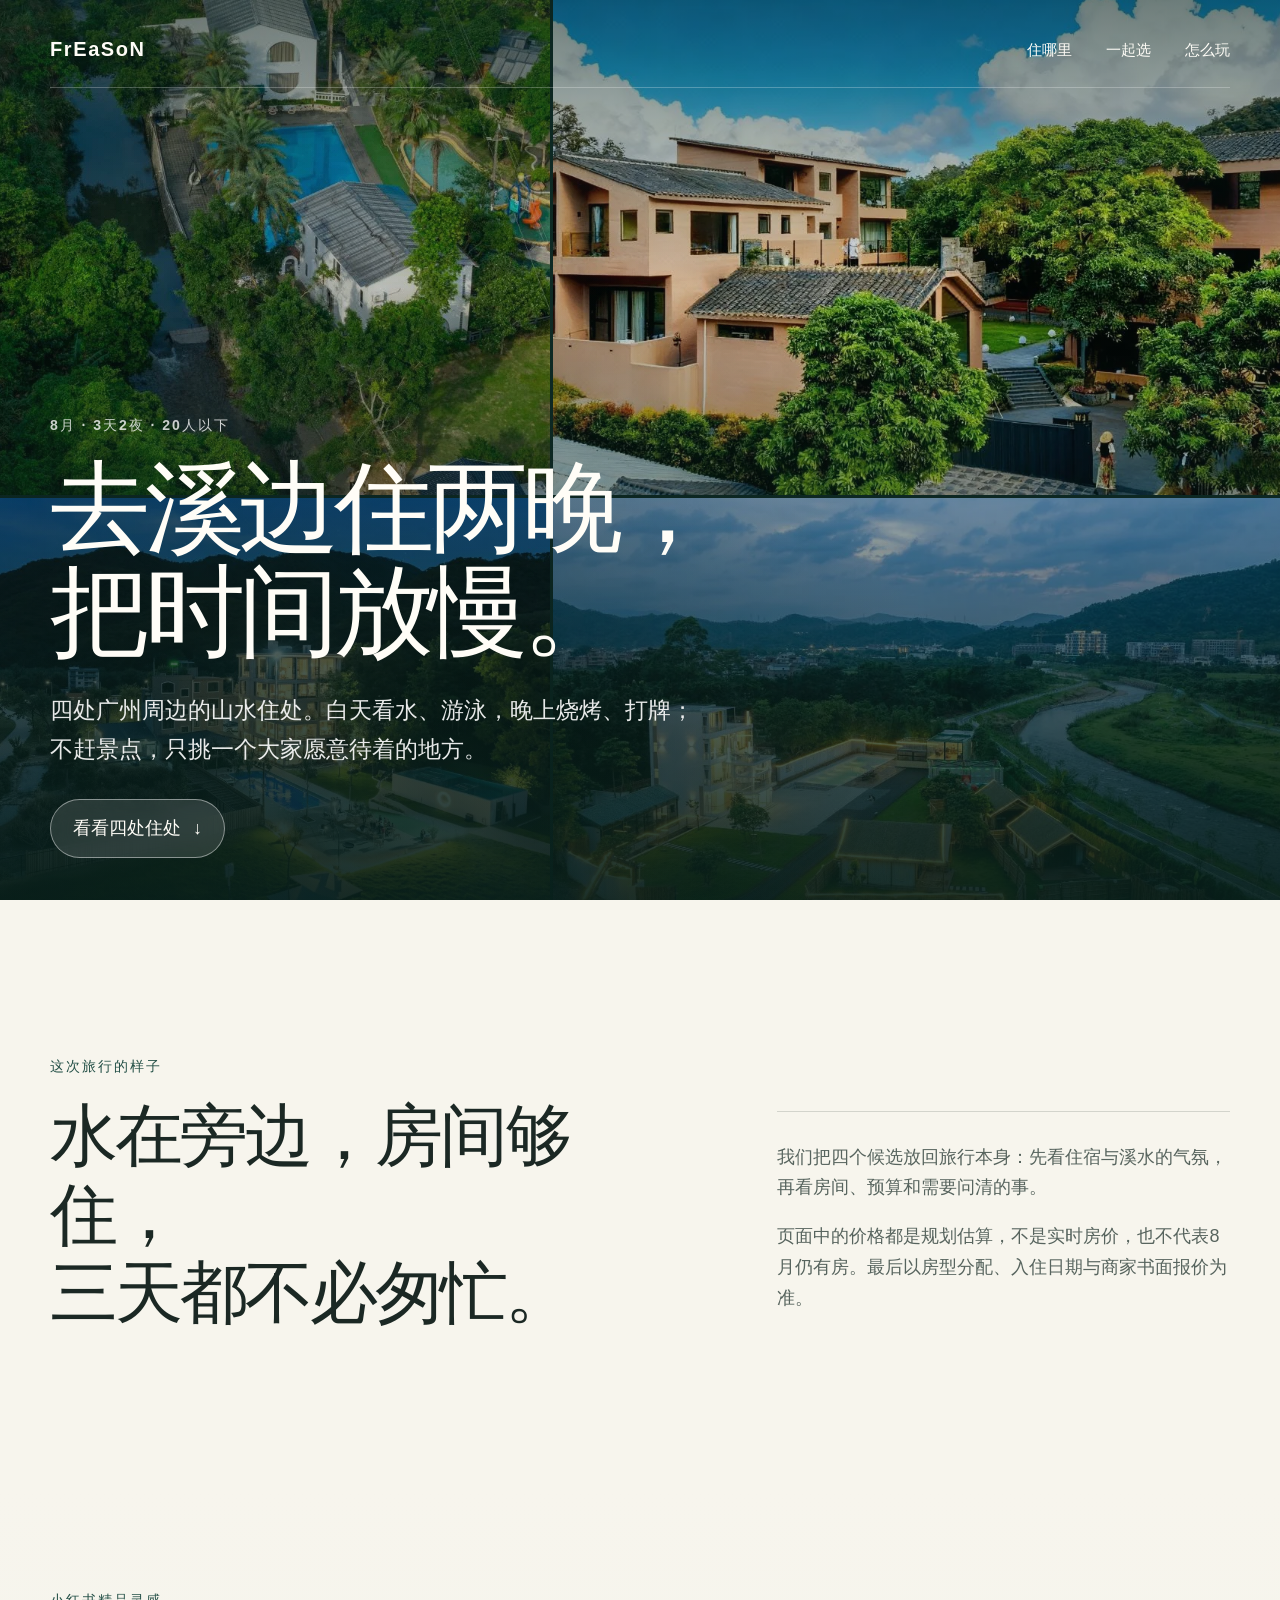
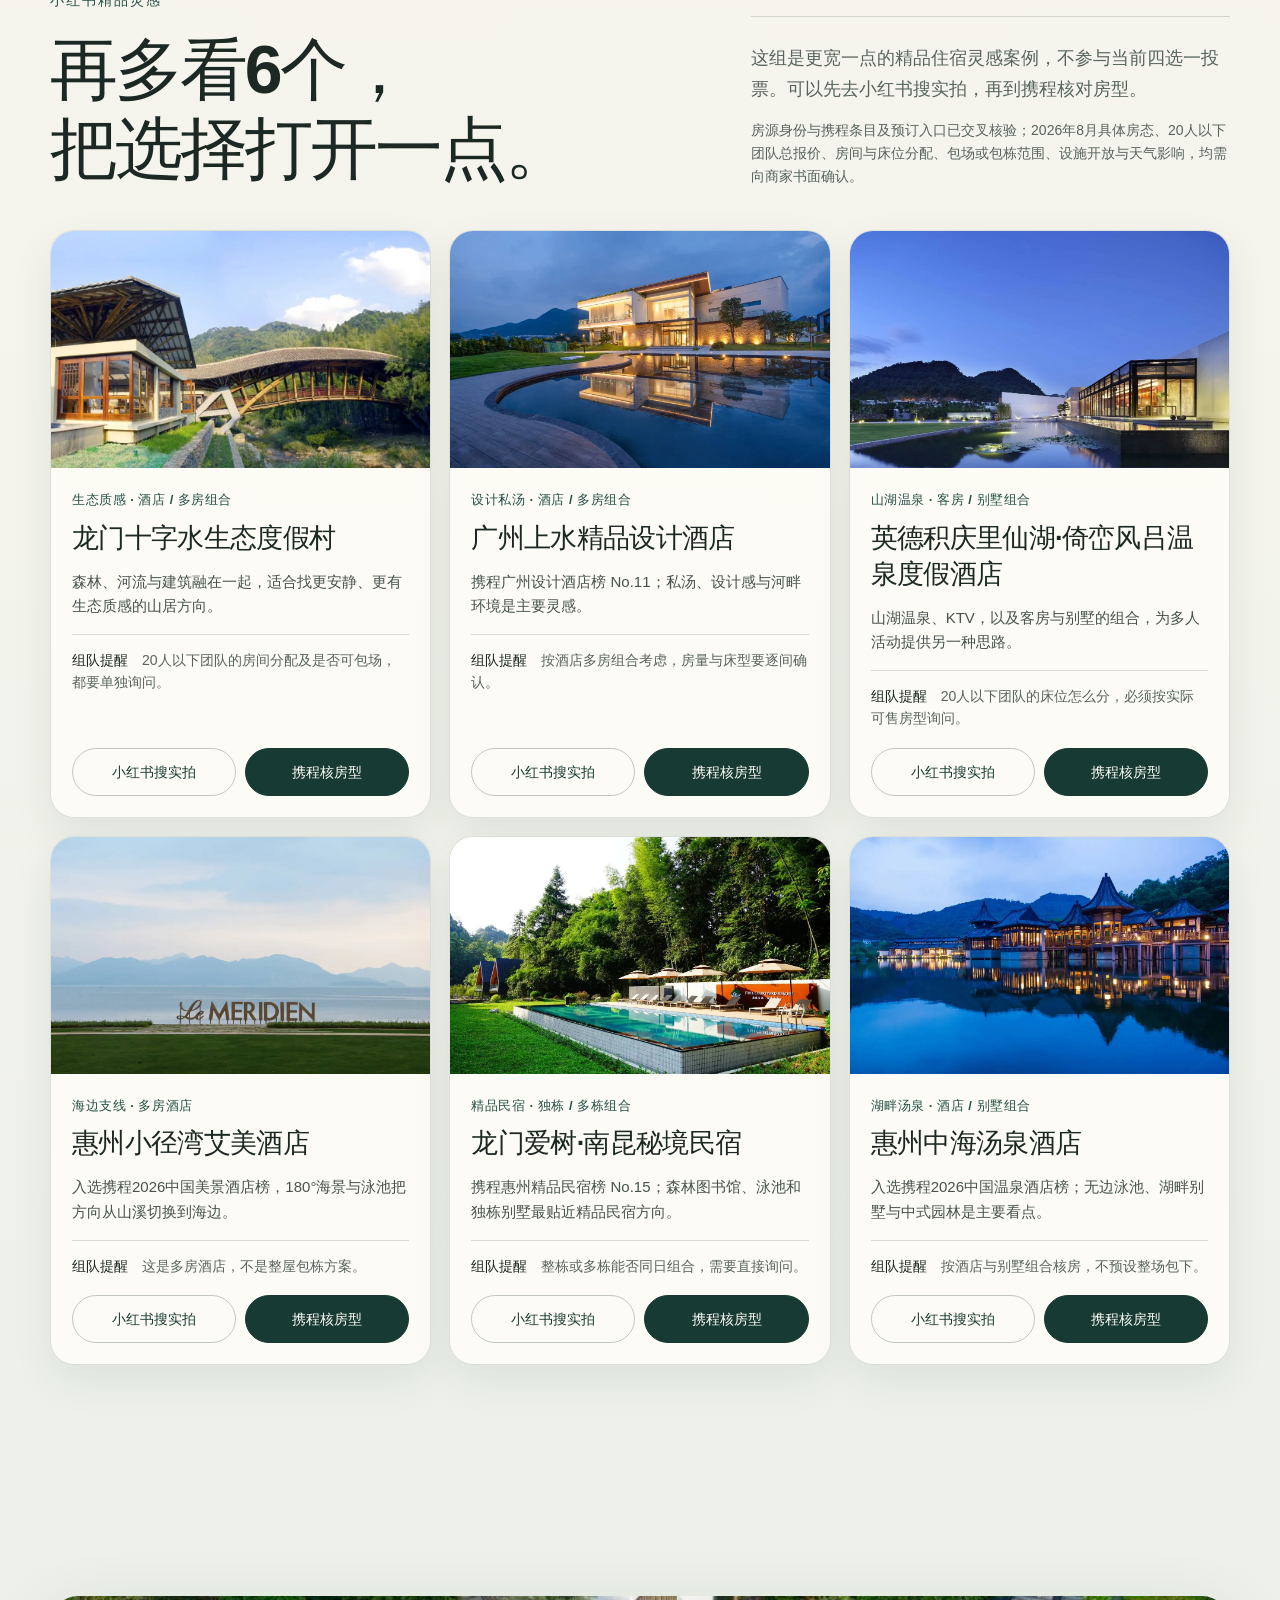
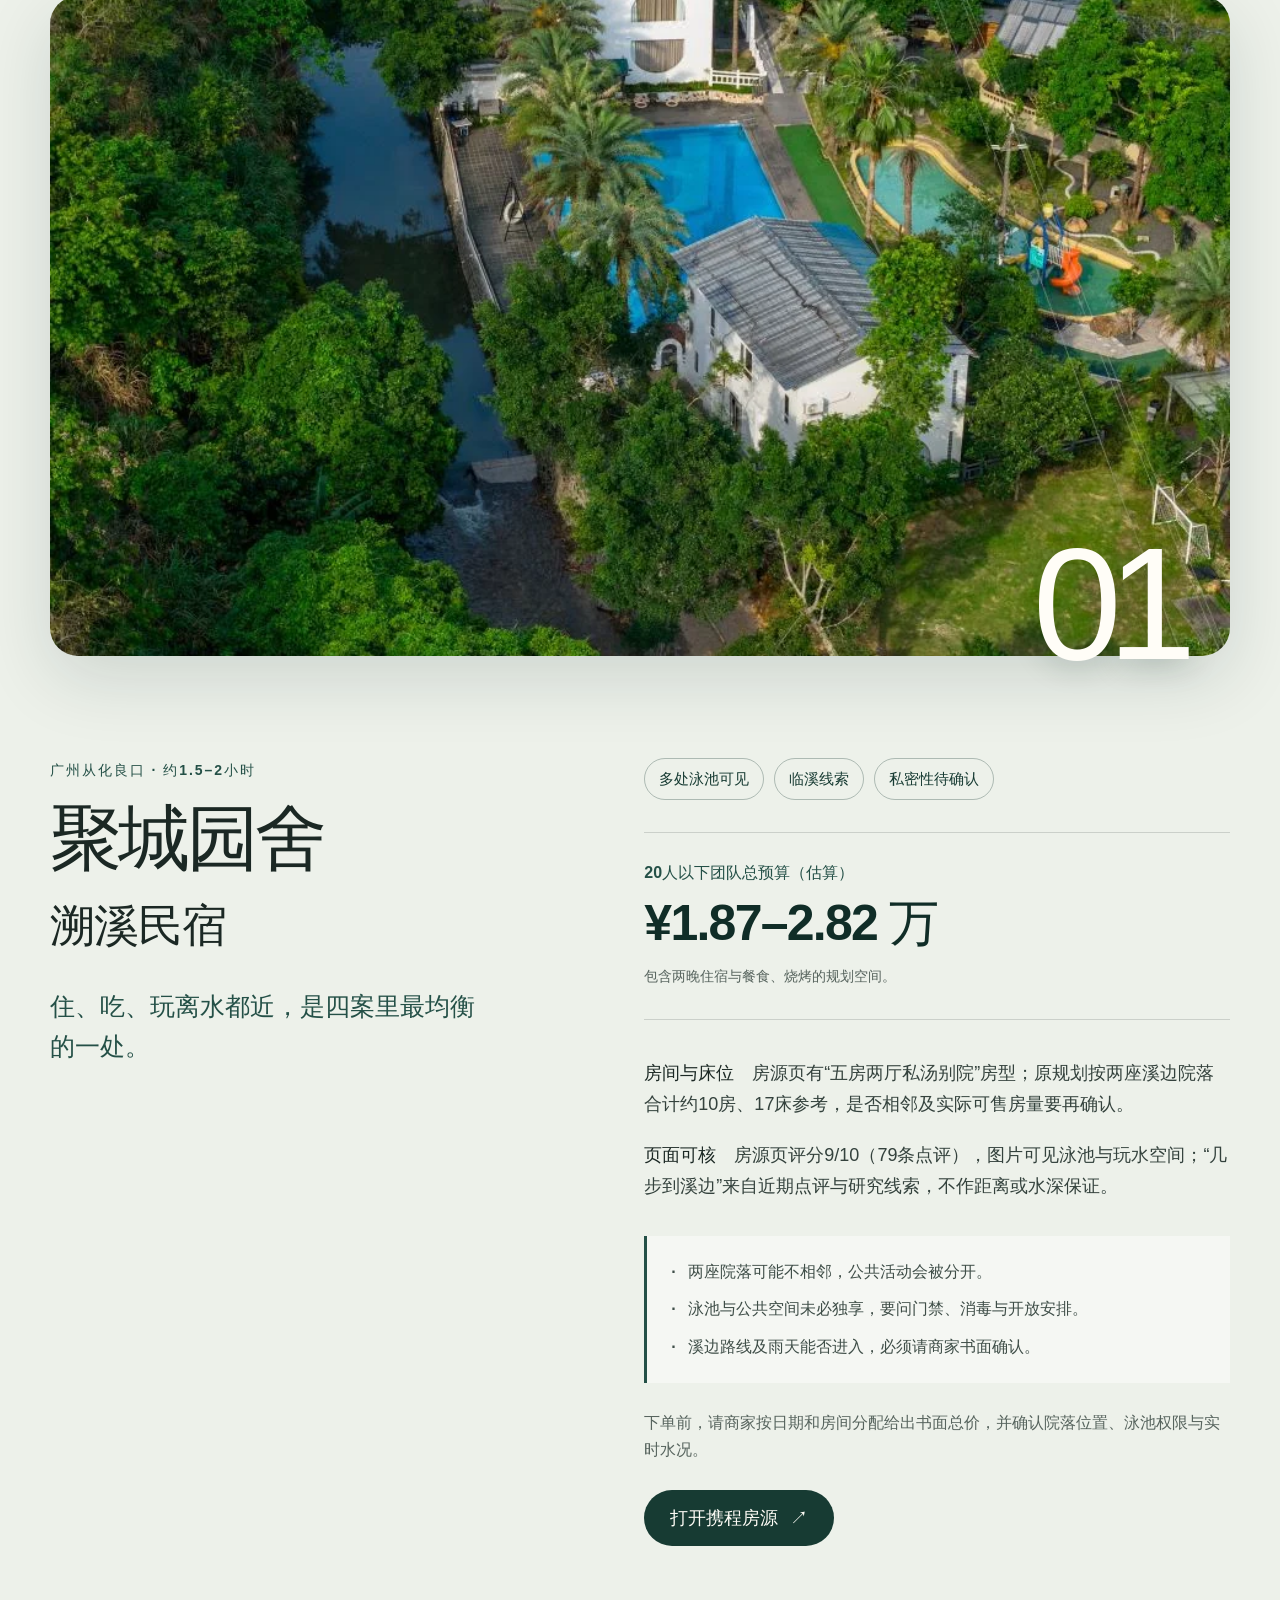
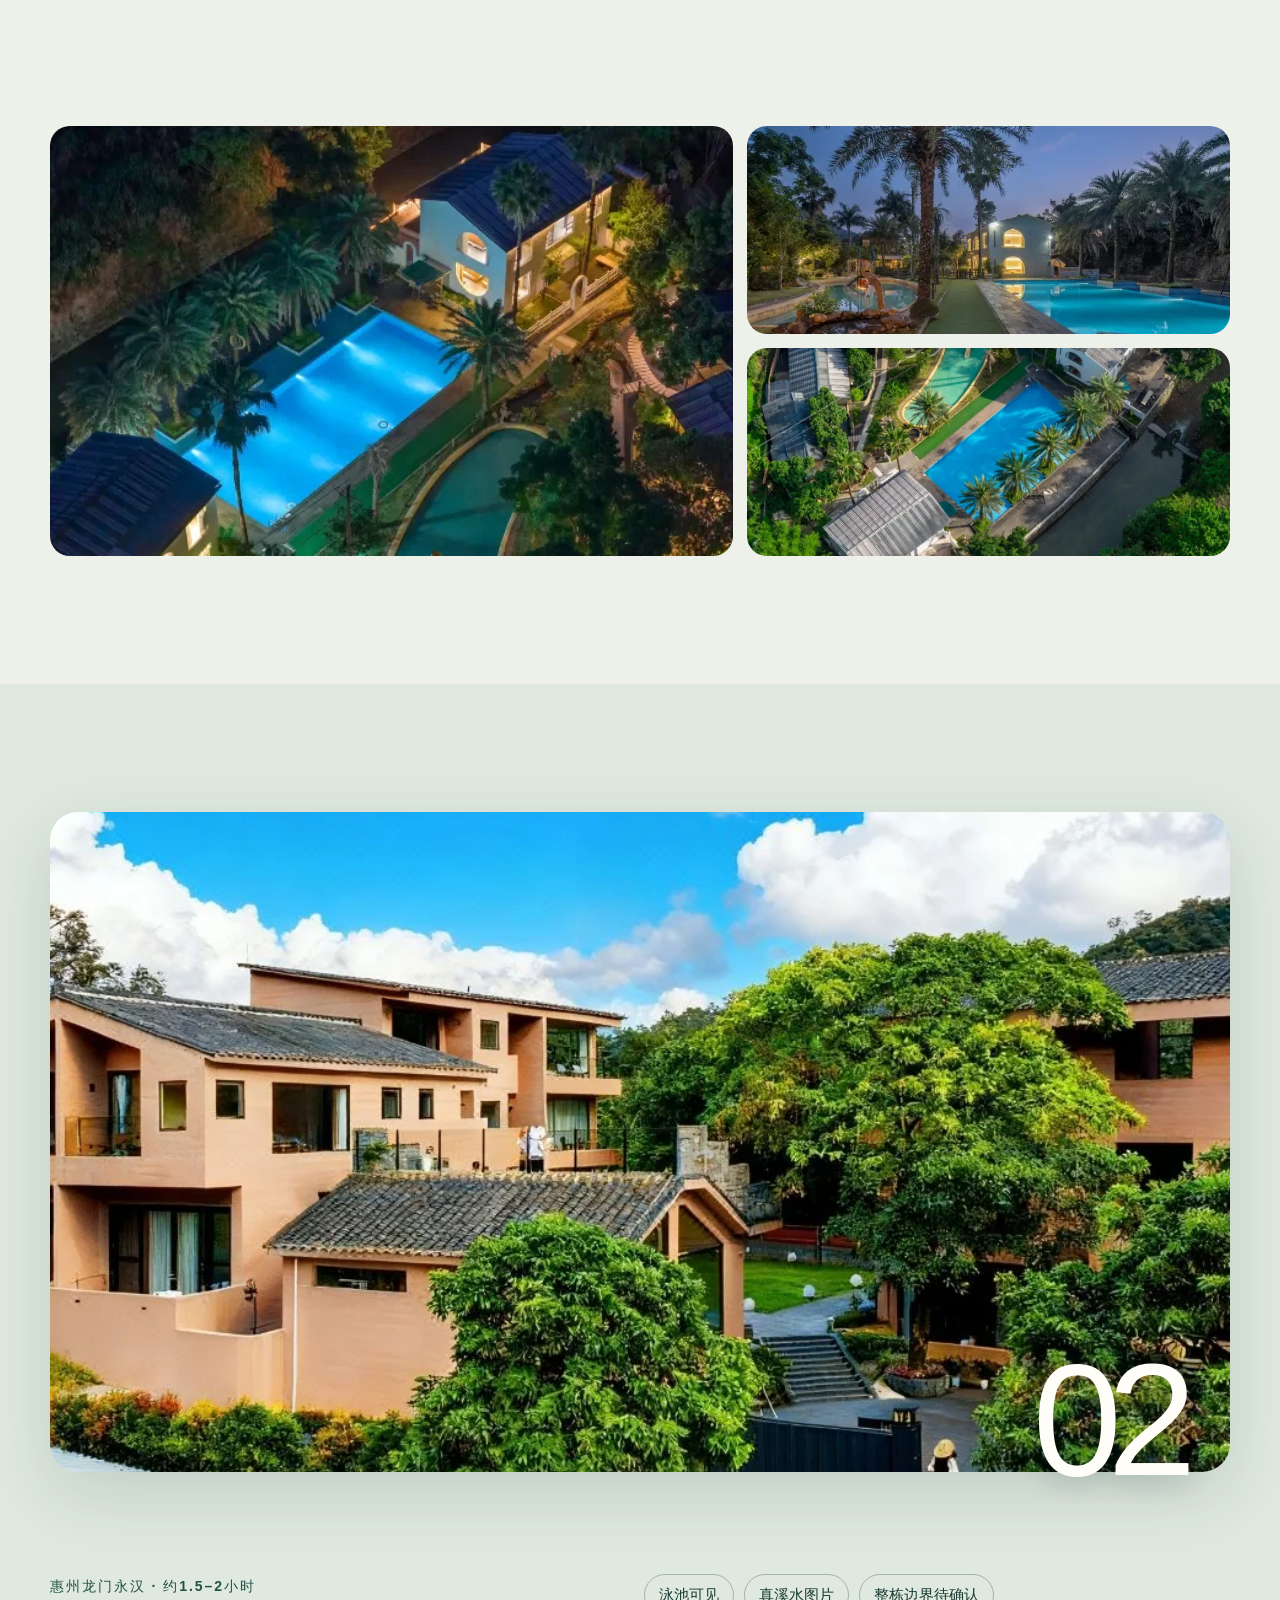
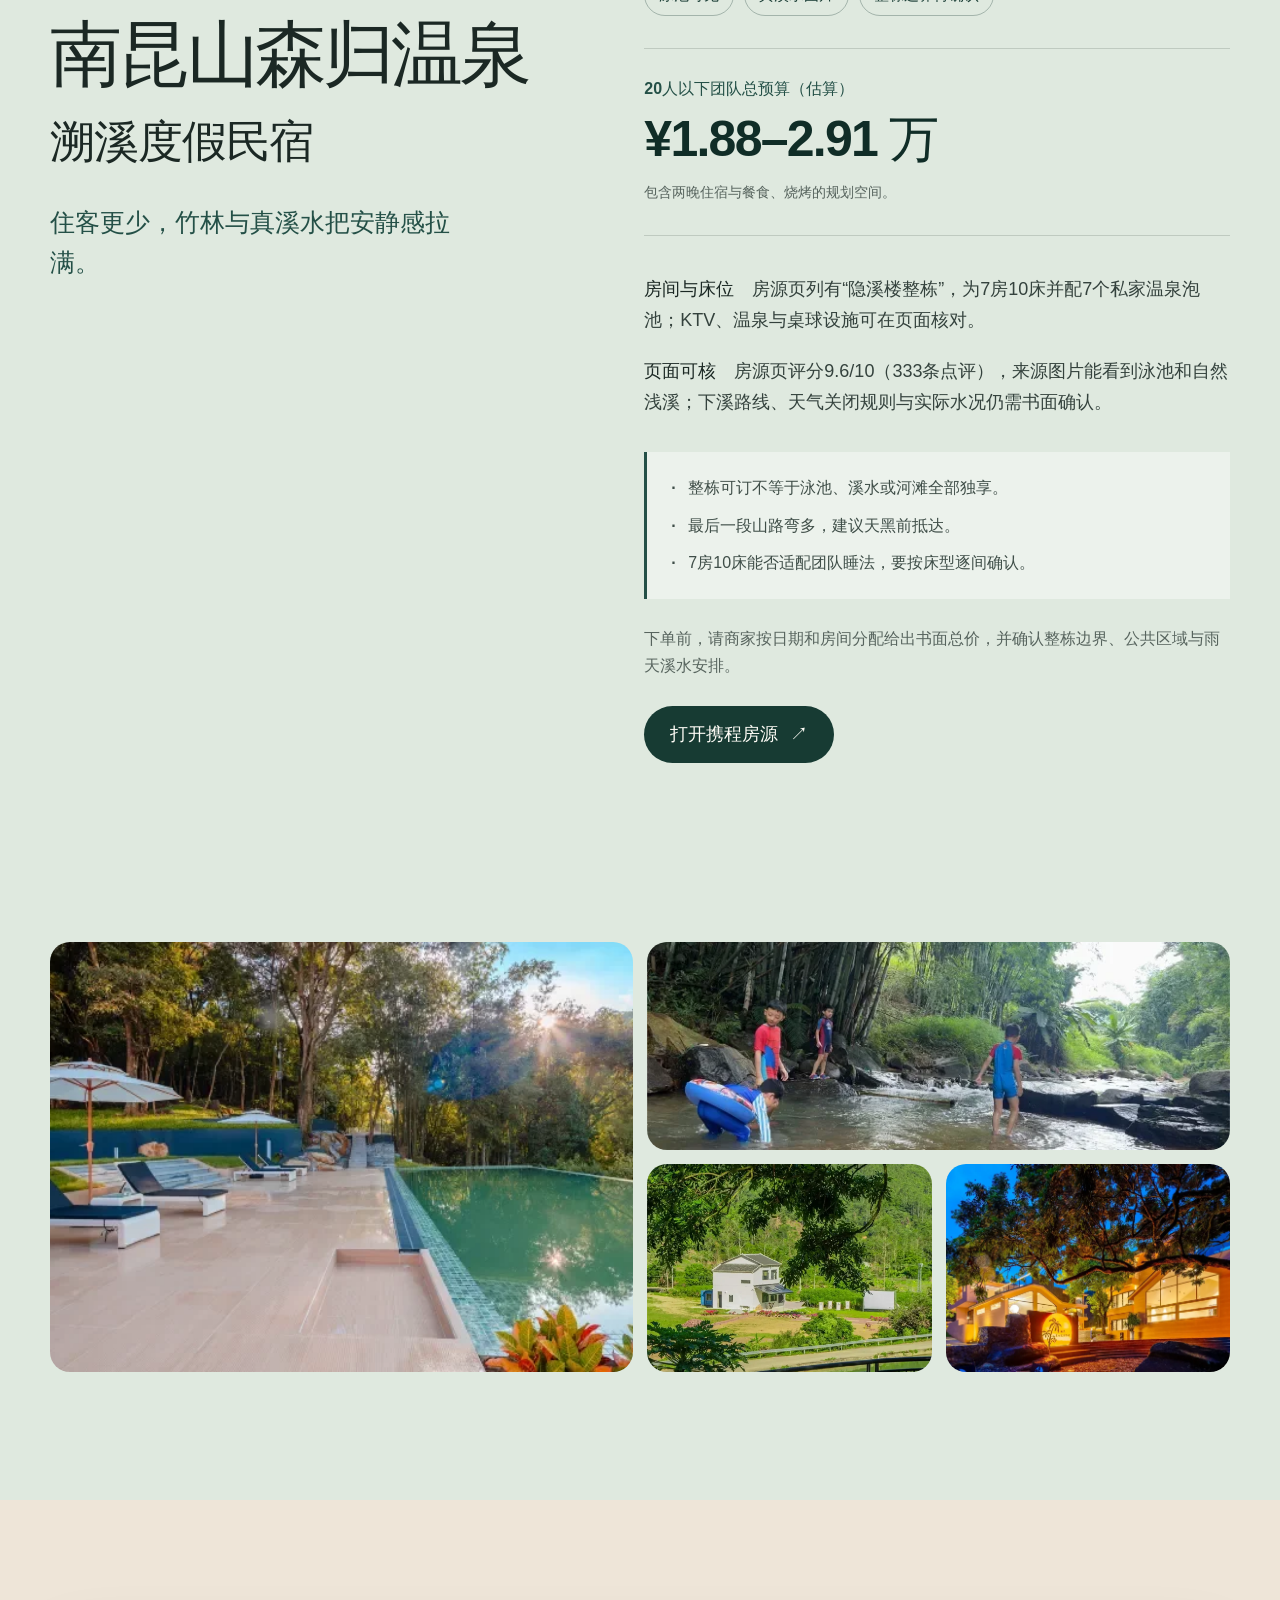
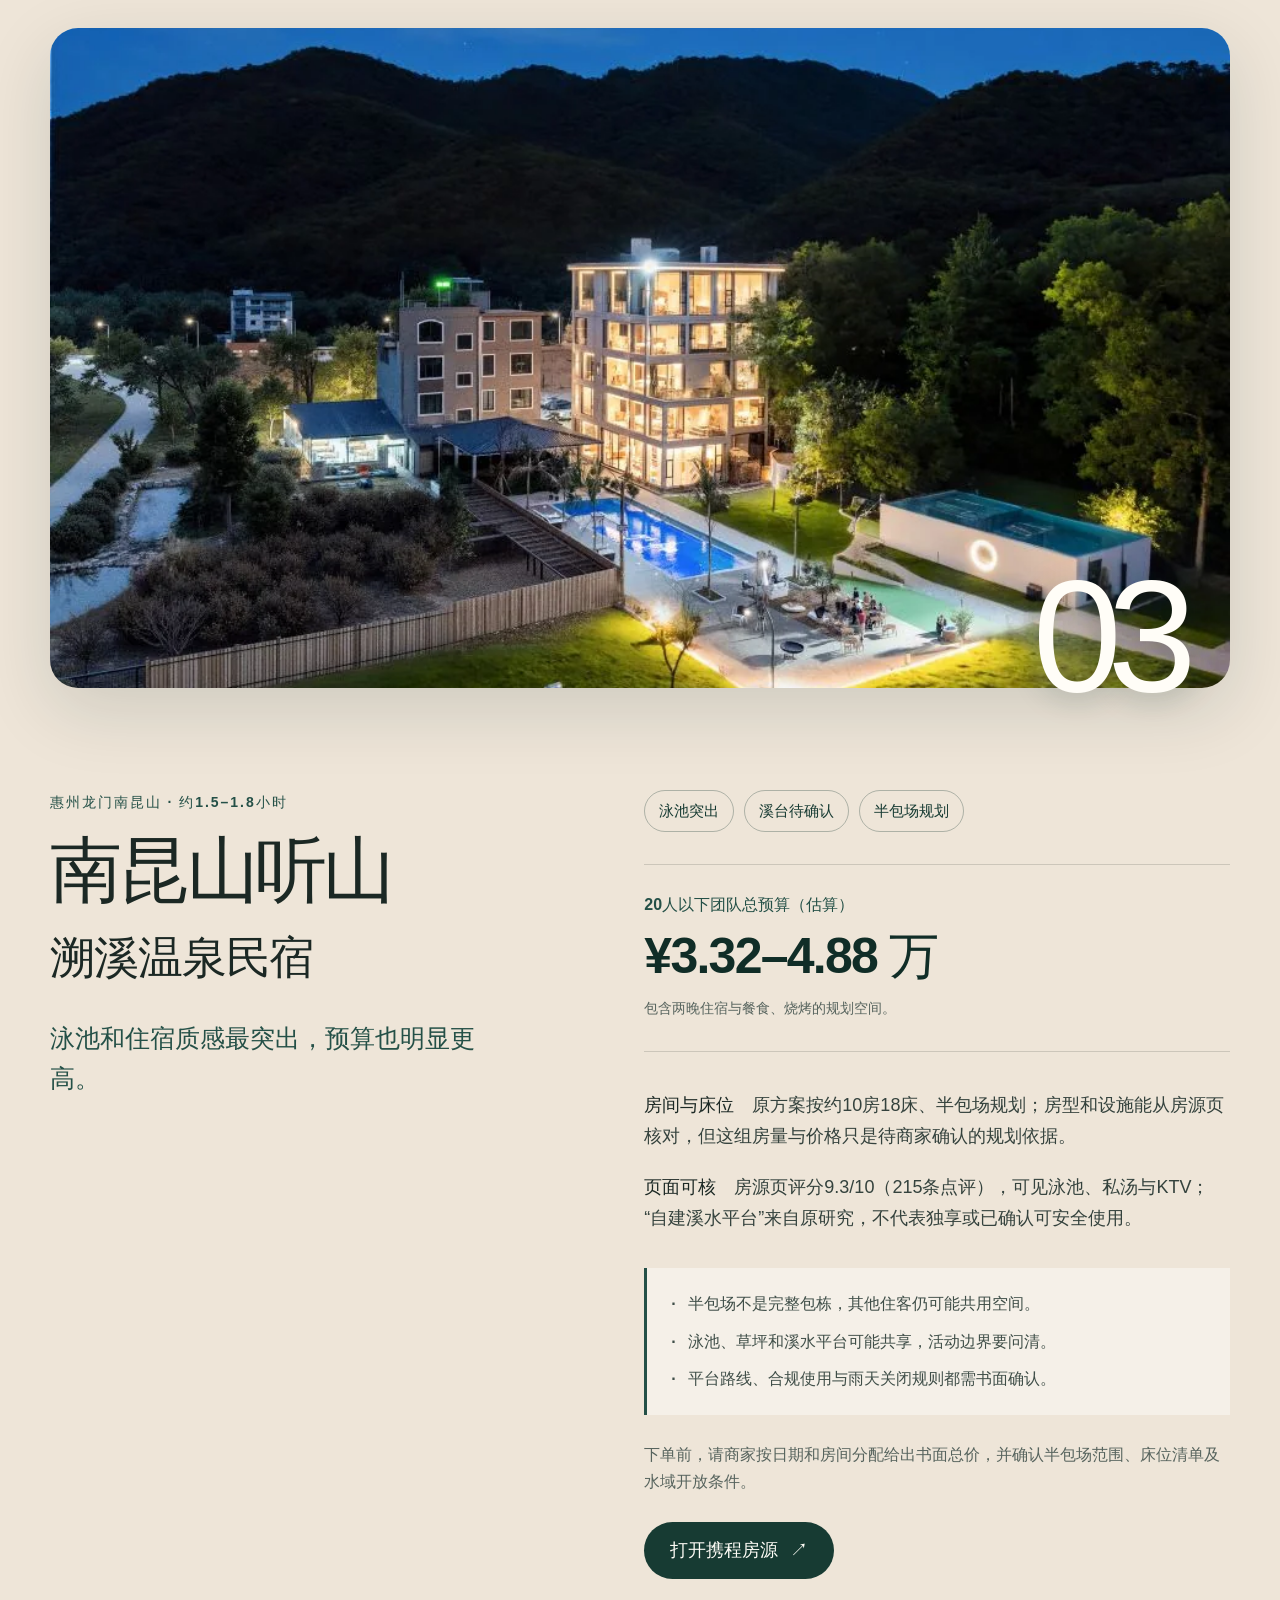
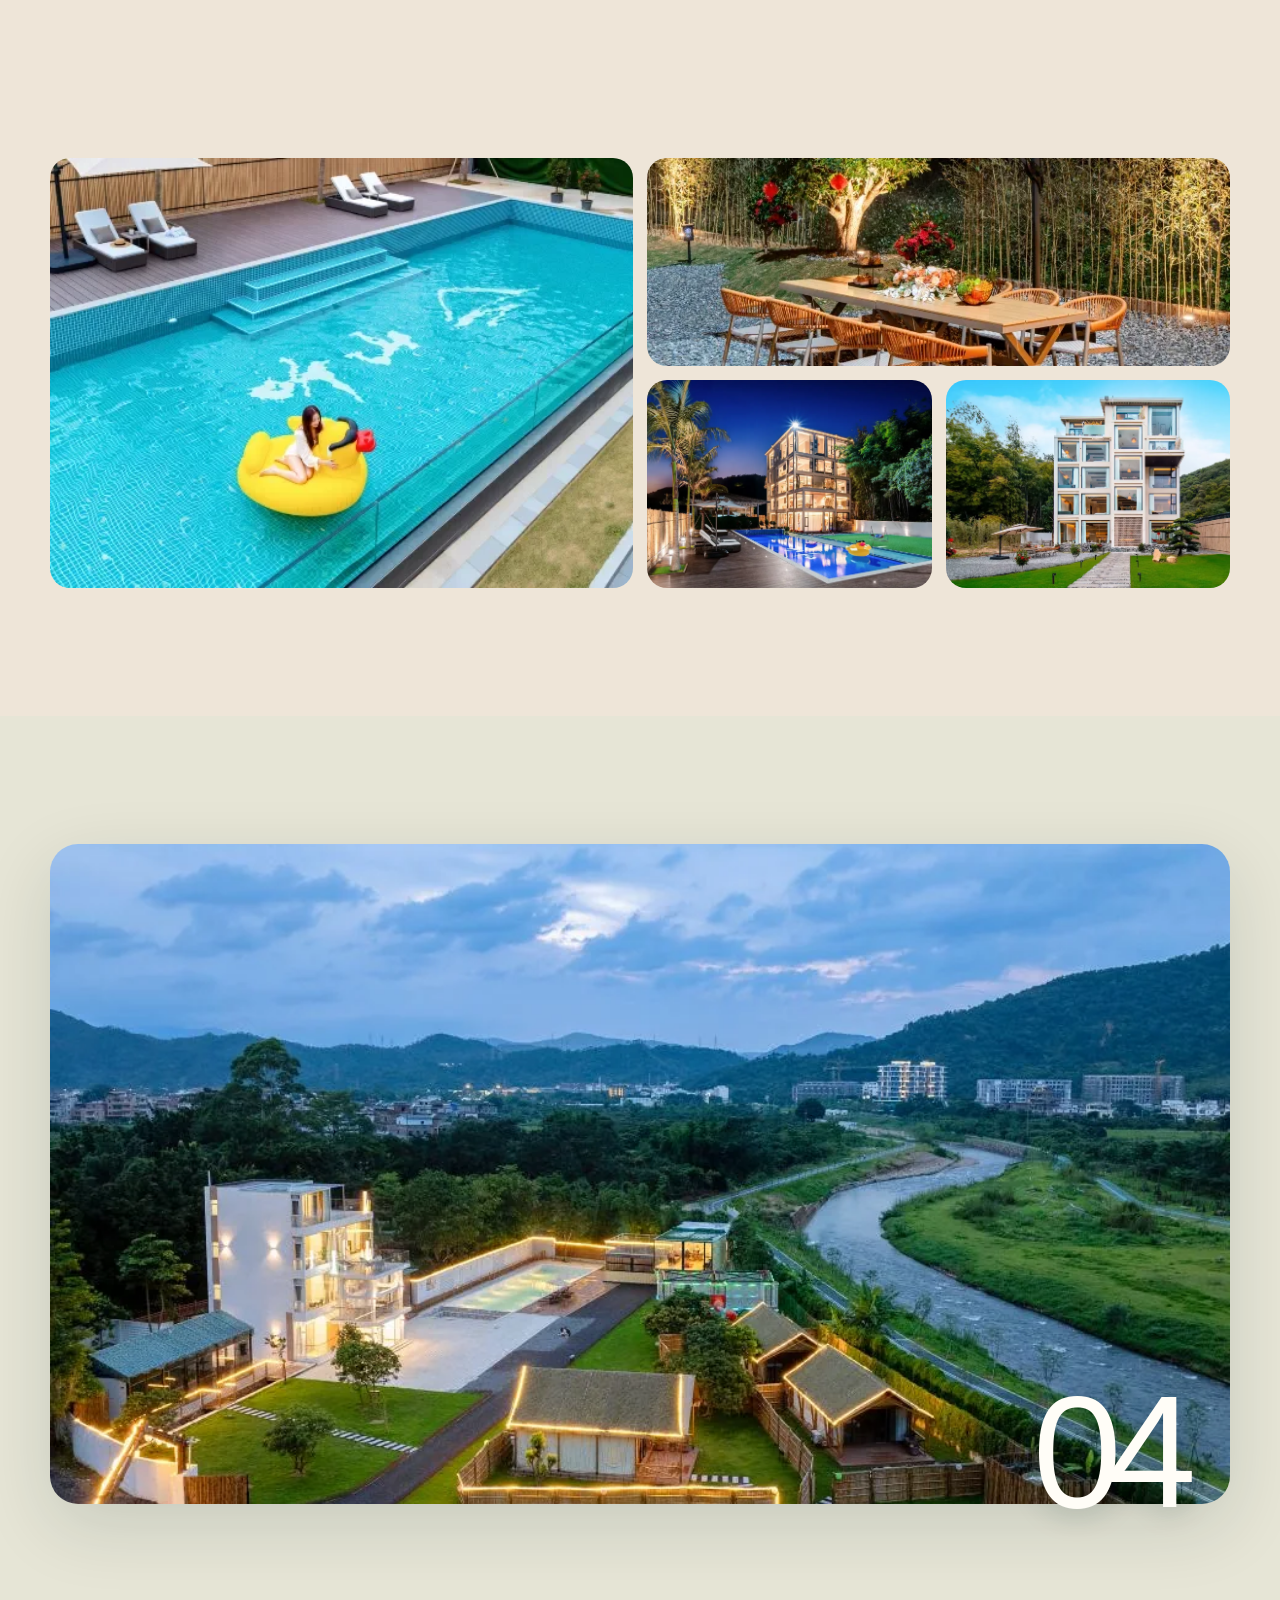
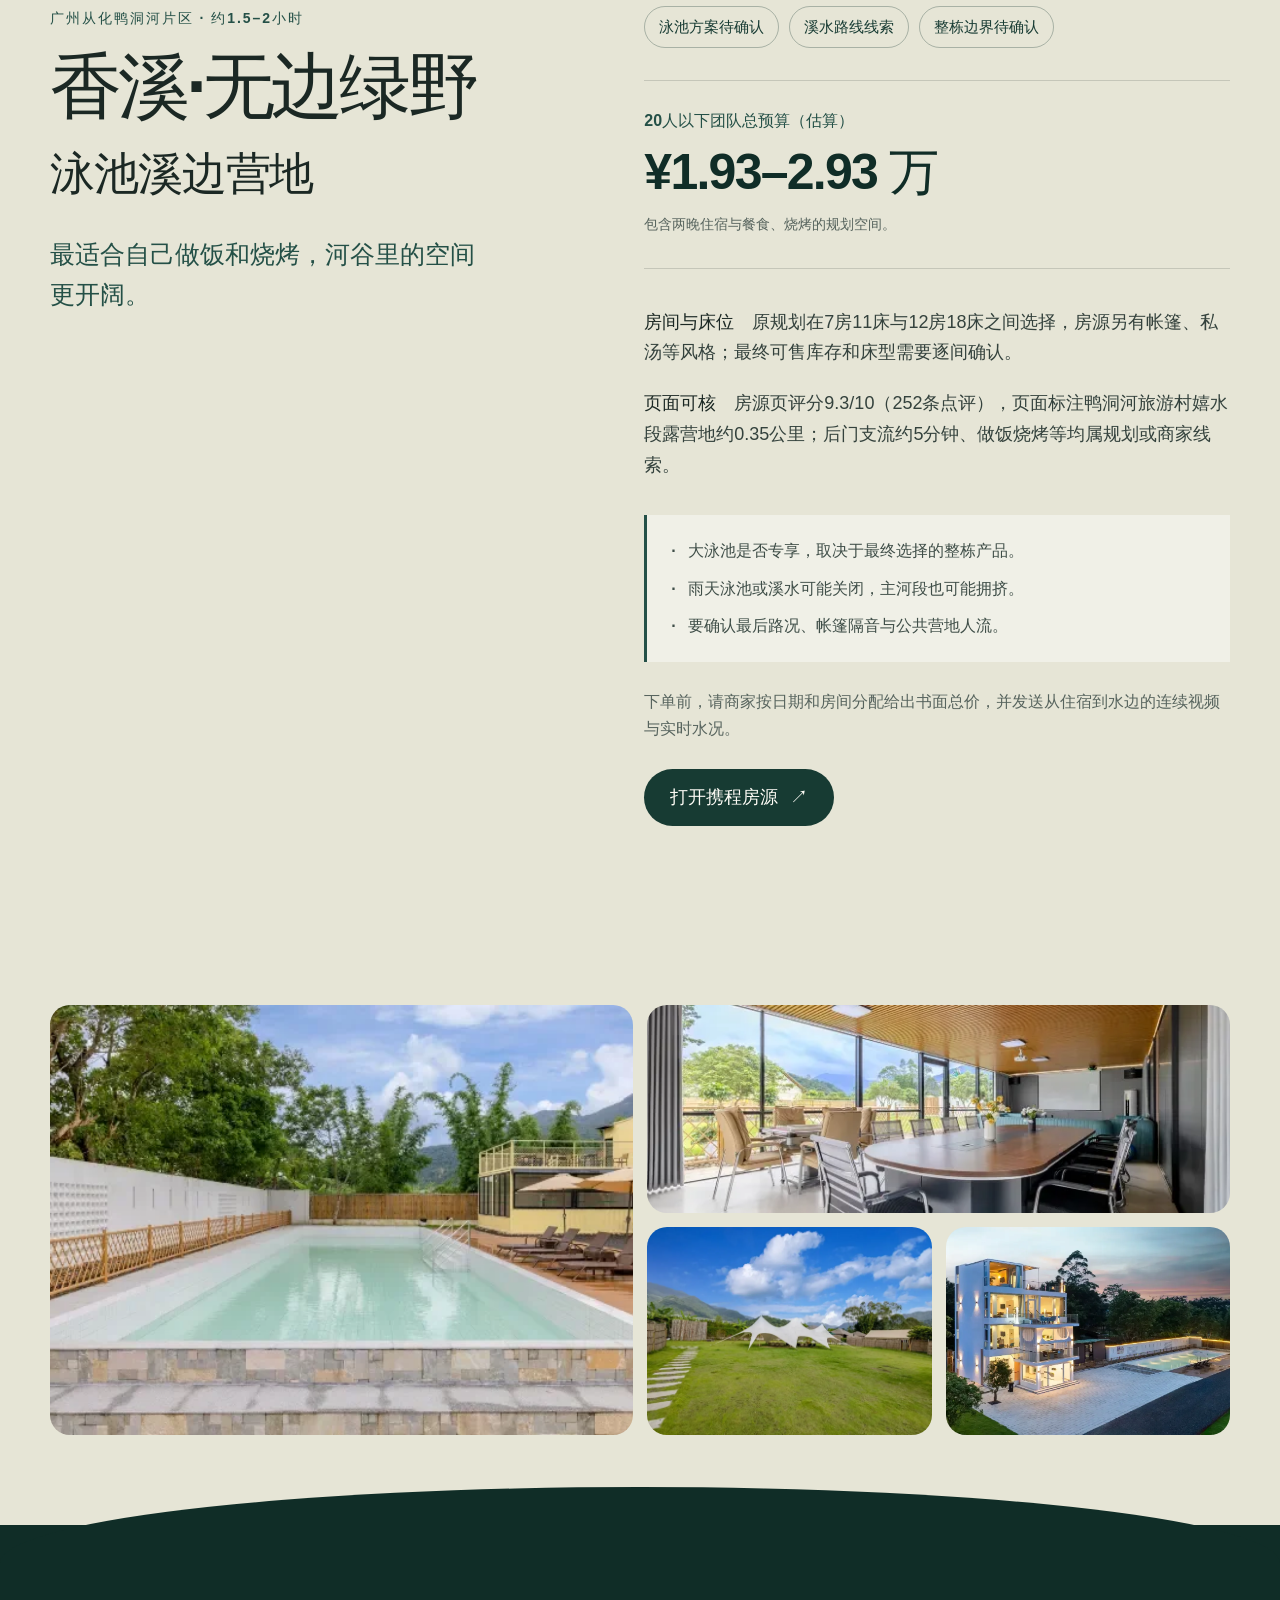
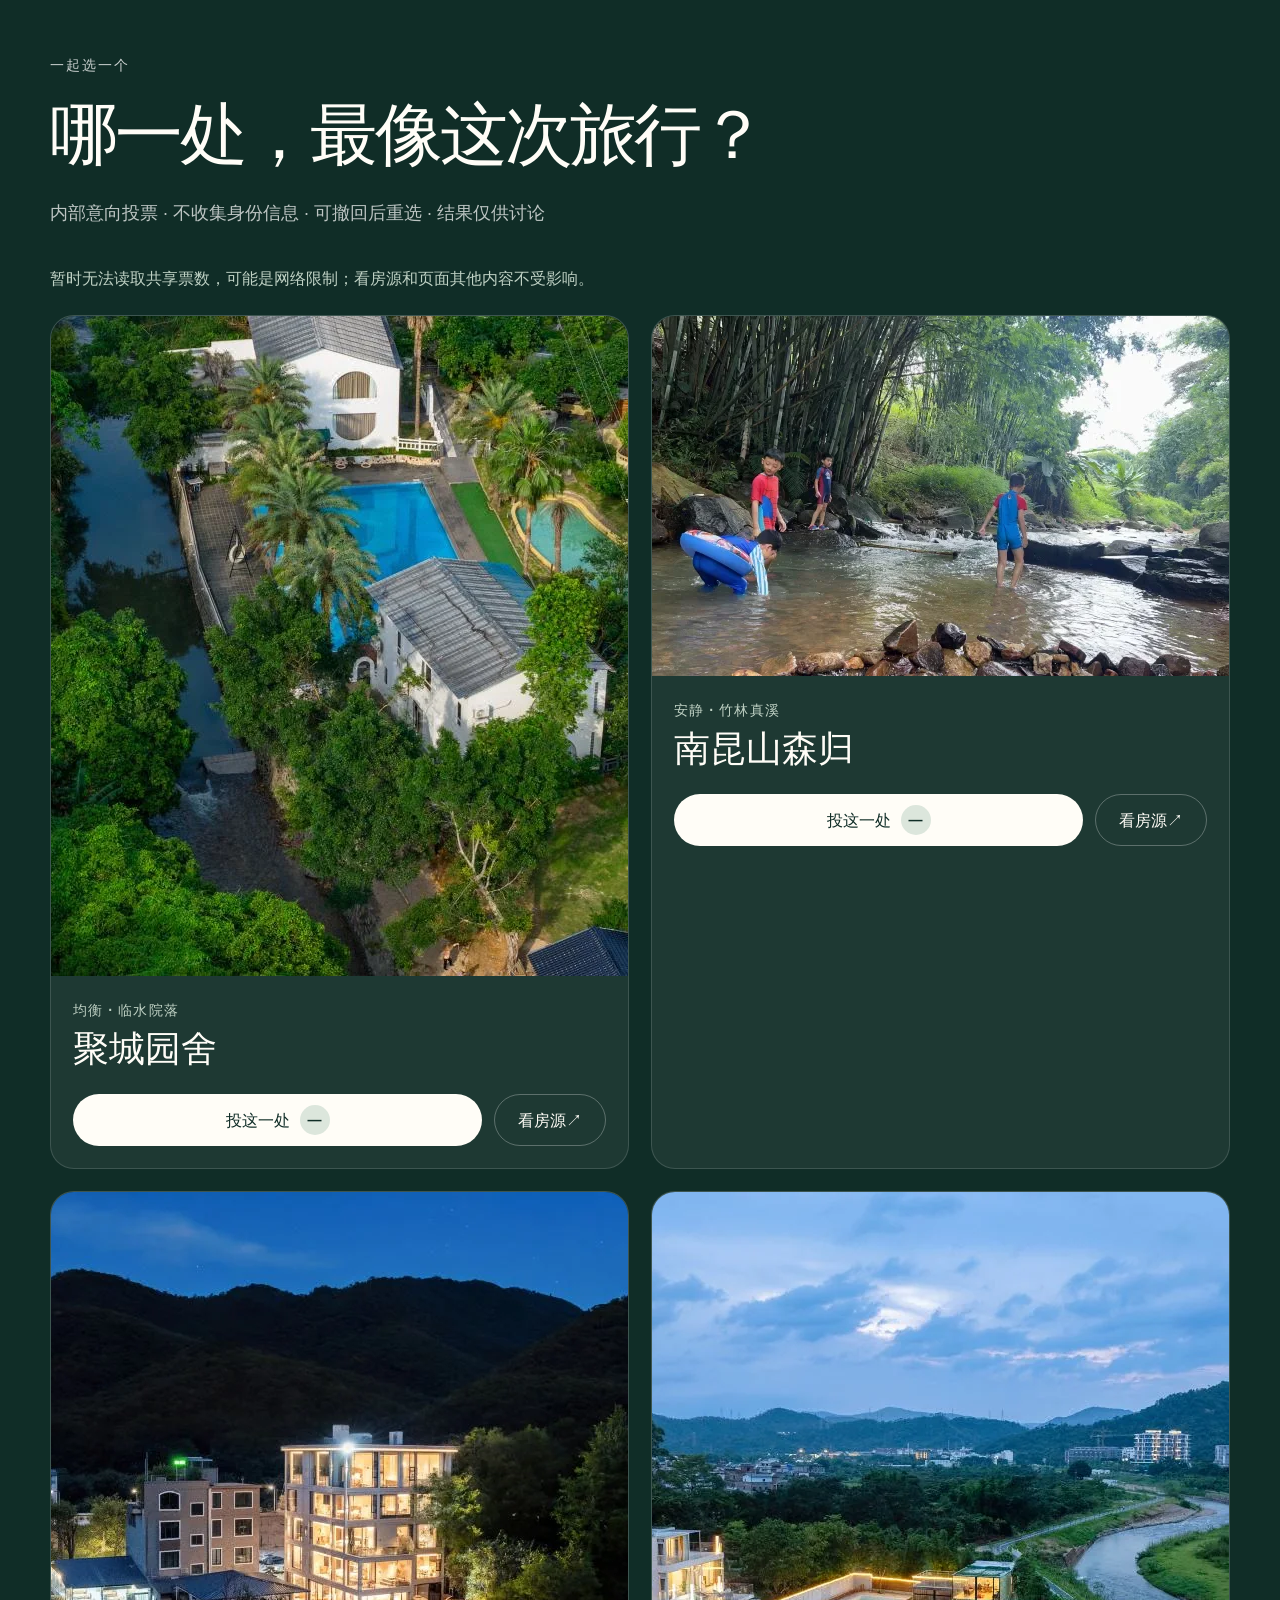
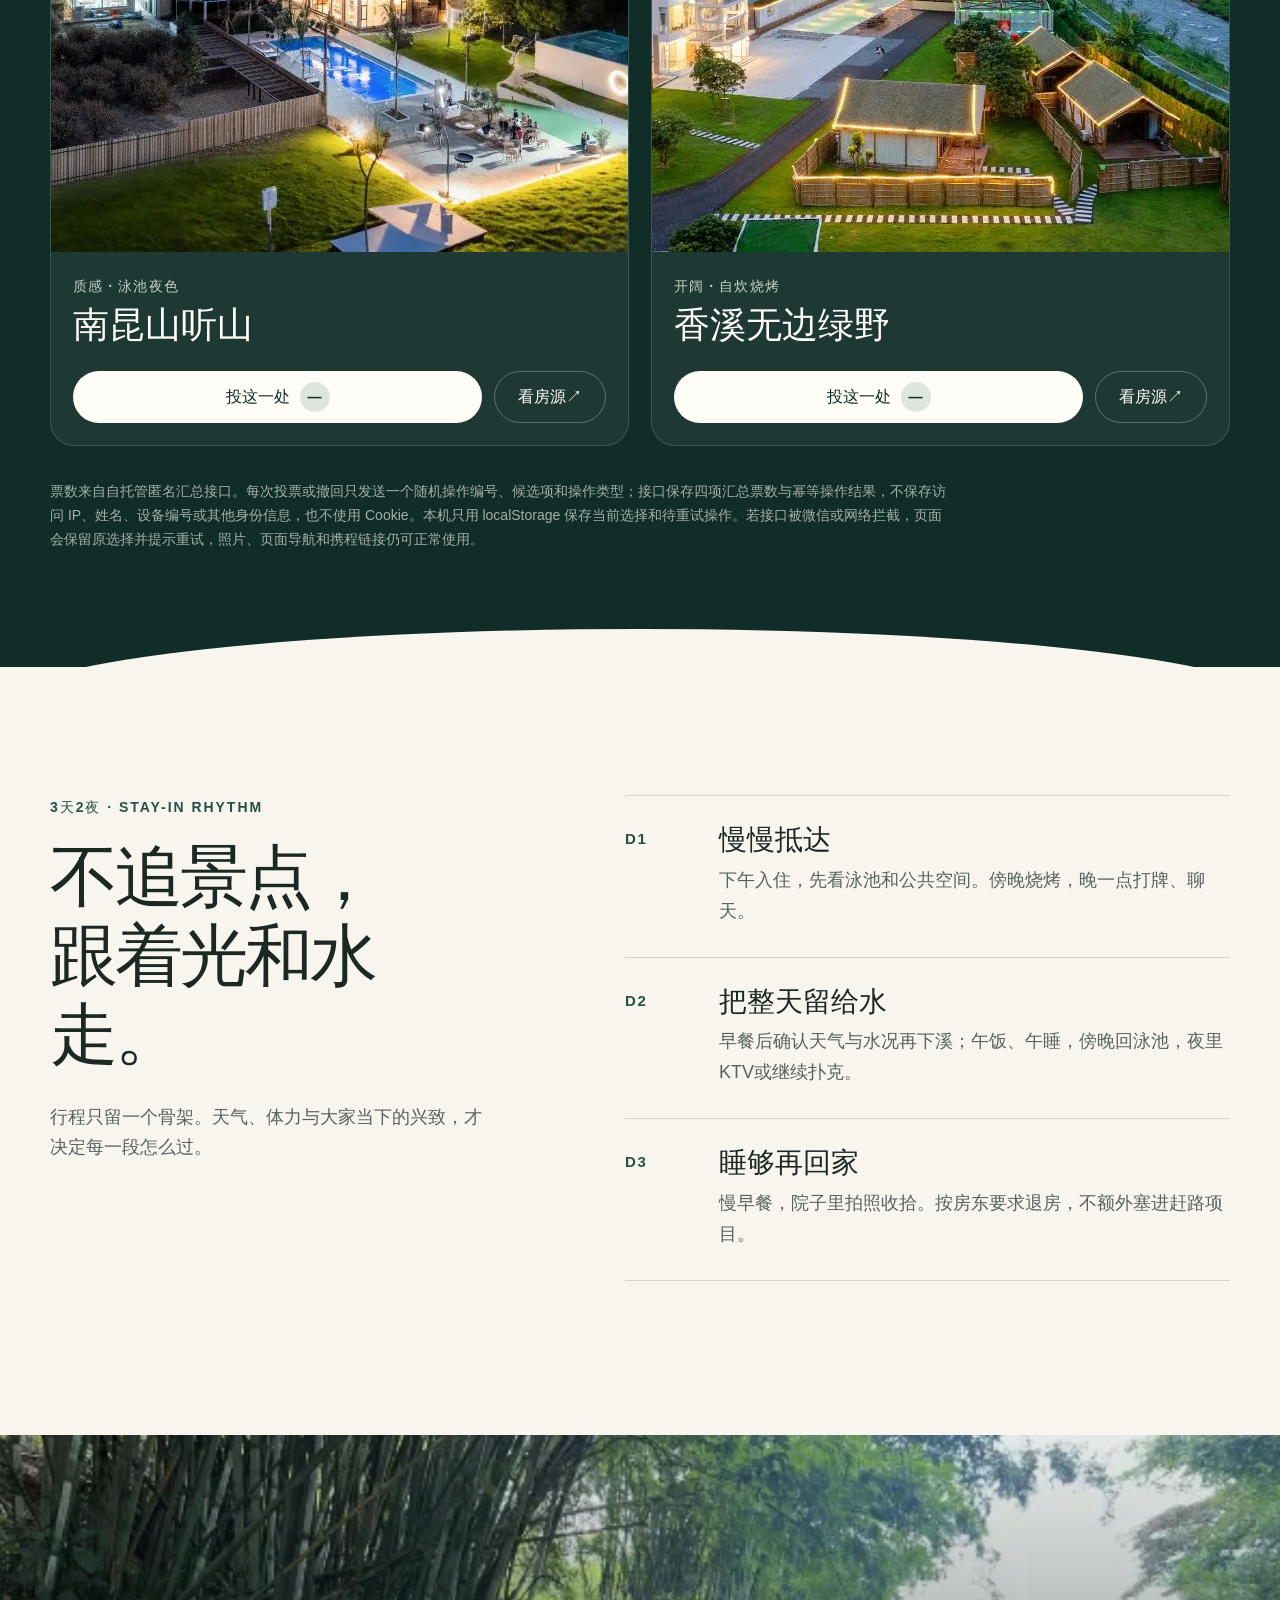
==== commit c9bb4cd7: "publish boutique inspiration wall" ====
--- a/index.html
+++ b/index.html
@@ -31,7 +31,7 @@
   <link rel="apple-touch-icon" href="/assets/share/freason-share-square.jpg">
   <link rel="manifest" href="/manifest.webmanifest">
   <link rel="preload" href="/assets/stays/jucheng-hero.webp" as="image" type="image/webp" fetchpriority="high">
-  <link rel="stylesheet" href="/styles.css?v=20260714-3">
+  <link rel="stylesheet" href="/styles.css?v=20260715-1">
   <script src="/poll.js?v=20260714-3" defer></script>
   <script src="/app.js?v=20260714-3" defer></script>
 </head>
@@ -76,6 +76,108 @@
       </div>
     </section>
 
+    <section class="inspiration section" id="inspiration" aria-labelledby="inspiration-title">
+      <div class="shell">
+        <div class="inspiration__head">
+          <div>
+            <p class="eyebrow dark">小红书精品灵感</p>
+            <h2 id="inspiration-title">再多看6个，<br>把选择打开一点。</h2>
+          </div>
+          <div class="inspiration__intro">
+            <p>这组是更宽一点的精品住宿灵感案例，不参与当前四选一投票。可以先去小红书搜实拍，再到携程核对房型。</p>
+            <p id="inspiration-boundary" class="inspiration__boundary">房源身份与携程条目及预订入口已交叉核验；2026年8月具体房态、20人以下团队总报价、房间与床位分配、包场或包栋范围、设施开放与天气影响，均需向商家书面确认。</p>
+          </div>
+        </div>
+
+        <p class="inspiration-swipe" id="inspiration-swipe"><span aria-hidden="true">↔</span> 左右滑动，看看全部6个</p>
+        <div class="inspiration-grid" role="list" tabindex="0" aria-label="精品住宿灵感，横向滑动查看六个案例" aria-describedby="inspiration-boundary inspiration-swipe">
+          <article class="inspiration-card" data-inspiration-id="437224" role="listitem">
+            <img src="/assets/inspiration/crosswaters.webp" width="1280" height="610" alt="龙门十字水生态度假村山林与河流建筑环境" loading="lazy">
+            <div class="inspiration-card__body">
+              <p class="inspiration-card__tag">生态质感 · 酒店 / 多房组合</p>
+              <h3>龙门十字水生态度假村</h3>
+              <p>森林、河流与建筑融在一起，适合找更安静、更有生态质感的山居方向。</p>
+              <p class="inspiration-card__fit"><strong>组队提醒</strong>　20人以下团队的房间分配及是否可包场，都要单独询问。</p>
+              <div class="inspiration-actions">
+                <a href="https://www.xiaohongshu.com/search_result?keyword=%E9%BE%99%E9%97%A8%E5%8D%81%E5%AD%97%E6%B0%B4%E7%94%9F%E6%80%81%E5%BA%A6%E5%81%87%E6%9D%91&amp;source=web_search_result_notes" target="_blank" rel="noopener noreferrer">小红书搜实拍</a>
+                <a href="https://hotels.ctrip.com/hotels/437224.html" target="_blank" rel="noopener noreferrer">携程核房型</a>
+              </div>
+            </div>
+          </article>
+
+          <article class="inspiration-card" data-inspiration-id="67755683" role="listitem">
+            <img src="/assets/inspiration/shangshui.webp" width="1280" height="853" alt="广州上水精品设计酒店河畔建筑与山林环境" loading="lazy">
+            <div class="inspiration-card__body">
+              <p class="inspiration-card__tag">设计私汤 · 酒店 / 多房组合</p>
+              <h3>广州上水精品设计酒店</h3>
+              <p>携程广州设计酒店榜 No.11；私汤、设计感与河畔环境是主要灵感。</p>
+              <p class="inspiration-card__fit"><strong>组队提醒</strong>　按酒店多房组合考虑，房量与床型要逐间确认。</p>
+              <div class="inspiration-actions">
+                <a href="https://www.xiaohongshu.com/search_result?keyword=%E5%B9%BF%E5%B7%9E%E4%B8%8A%E6%B0%B4%E7%B2%BE%E5%93%81%E8%AE%BE%E8%AE%A1%E9%85%92%E5%BA%97&amp;source=web_search_result_notes" target="_blank" rel="noopener noreferrer">小红书搜实拍</a>
+                <a href="https://hotels.ctrip.com/hotels/67755683.html" target="_blank" rel="noopener noreferrer">携程核房型</a>
+              </div>
+            </div>
+          </article>
+
+          <article class="inspiration-card" data-inspiration-id="1057775" role="listitem">
+            <img src="/assets/inspiration/yiluan.webp" width="1280" height="810" alt="英德积庆里仙湖倚峦风吕温泉度假酒店山湖建筑环境" loading="lazy">
+            <div class="inspiration-card__body">
+              <p class="inspiration-card__tag">山湖温泉 · 客房 / 别墅组合</p>
+              <h3>英德积庆里仙湖·倚峦风吕温泉度假酒店</h3>
+              <p>山湖温泉、KTV，以及客房与别墅的组合，为多人活动提供另一种思路。</p>
+              <p class="inspiration-card__fit"><strong>组队提醒</strong>　20人以下团队的床位怎么分，必须按实际可售房型询问。</p>
+              <div class="inspiration-actions">
+                <a href="https://www.xiaohongshu.com/search_result?keyword=%E8%8B%B1%E5%BE%B7%E7%A7%AF%E5%BA%86%E9%87%8C%E4%BB%99%E6%B9%96%C2%B7%E5%80%9A%E5%B3%A6%E9%A3%8E%E5%90%95%E6%B8%A9%E6%B3%89%E5%BA%A6%E5%81%87%E9%85%92%E5%BA%97&amp;source=web_search_result_notes" target="_blank" rel="noopener noreferrer">小红书搜实拍</a>
+                <a href="https://hotels.ctrip.com/hotels/1057775.html" target="_blank" rel="noopener noreferrer">携程核房型</a>
+              </div>
+            </div>
+          </article>
+
+          <article class="inspiration-card" data-inspiration-id="5782050" role="listitem">
+            <img src="/assets/inspiration/xiaojing.webp" width="1280" height="800" alt="惠州小径湾艾美酒店海景泳池与建筑环境" loading="lazy">
+            <div class="inspiration-card__body">
+              <p class="inspiration-card__tag">海边支线 · 多房酒店</p>
+              <h3>惠州小径湾艾美酒店</h3>
+              <p>入选携程2026中国美景酒店榜，180°海景与泳池把方向从山溪切换到海边。</p>
+              <p class="inspiration-card__fit"><strong>组队提醒</strong>　这是多房酒店，不是整屋包栋方案。</p>
+              <div class="inspiration-actions">
+                <a href="https://www.xiaohongshu.com/search_result?keyword=%E6%83%A0%E5%B7%9E%E5%B0%8F%E5%BE%84%E6%B9%BE%E8%89%BE%E7%BE%8E%E9%85%92%E5%BA%97&amp;source=web_search_result_notes" target="_blank" rel="noopener noreferrer">小红书搜实拍</a>
+                <a href="https://hotels.ctrip.com/hotels/5782050.html" target="_blank" rel="noopener noreferrer">携程核房型</a>
+              </div>
+            </div>
+          </article>
+
+          <article class="inspiration-card" data-inspiration-id="69293592" role="listitem">
+            <img src="/assets/inspiration/aishu.webp" width="1280" height="853" alt="龙门爱树南昆秘境民宿泳池、独栋与森林环境" loading="lazy">
+            <div class="inspiration-card__body">
+              <p class="inspiration-card__tag">精品民宿 · 独栋 / 多栋组合</p>
+              <h3>龙门爱树·南昆秘境民宿</h3>
+              <p>携程惠州精品民宿榜 No.15；森林图书馆、泳池和独栋别墅最贴近精品民宿方向。</p>
+              <p class="inspiration-card__fit"><strong>组队提醒</strong>　整栋或多栋能否同日组合，需要直接询问。</p>
+              <div class="inspiration-actions">
+                <a href="https://www.xiaohongshu.com/search_result?keyword=%E9%BE%99%E9%97%A8%E7%88%B1%E6%A0%91%C2%B7%E5%8D%97%E6%98%86%E7%A7%98%E5%A2%83%E6%B0%91%E5%AE%BF&amp;source=web_search_result_notes" target="_blank" rel="noopener noreferrer">小红书搜实拍</a>
+                <a href="https://hotels.ctrip.com/hotels/69293592.html" target="_blank" rel="noopener noreferrer">携程核房型</a>
+              </div>
+            </div>
+          </article>
+
+          <article class="inspiration-card" data-inspiration-id="98323245" role="listitem">
+            <img src="/assets/inspiration/zhonghai.webp" width="1280" height="853" alt="惠州中海汤泉酒店湖畔别墅与中式园林环境" loading="lazy">
+            <div class="inspiration-card__body">
+              <p class="inspiration-card__tag">湖畔汤泉 · 酒店 / 别墅组合</p>
+              <h3>惠州中海汤泉酒店</h3>
+              <p>入选携程2026中国温泉酒店榜；无边泳池、湖畔别墅与中式园林是主要看点。</p>
+              <p class="inspiration-card__fit"><strong>组队提醒</strong>　按酒店与别墅组合核房，不预设整场包下。</p>
+              <div class="inspiration-actions">
+                <a href="https://www.xiaohongshu.com/search_result?keyword=%E6%83%A0%E5%B7%9E%E4%B8%AD%E6%B5%B7%E6%B1%A4%E6%B3%89%E9%85%92%E5%BA%97&amp;source=web_search_result_notes" target="_blank" rel="noopener noreferrer">小红书搜实拍</a>
+                <a href="https://hotels.ctrip.com/hotels/98323245.html" target="_blank" rel="noopener noreferrer">携程核房型</a>
+              </div>
+            </div>
+          </article>
+        </div>
+      </div>
+    </section>
+
     <div id="stays" class="stays" aria-label="四个住宿候选">
       <article class="stay" id="jucheng" data-property="jucheng" aria-labelledby="jucheng-title">
         <div class="stay__hero shell reveal">
--- a/styles.css
+++ b/styles.css
@@ -59,6 +59,27 @@
 .opening h2, .section-head h2, .rhythm h2, .water-note h2, .checklist h2 { margin: 0; font-size: clamp(40px, 5.5vw, 68px); font-weight: 650; letter-spacing: -.045em; line-height: 1.16; }
 .opening__note { padding-top: 30px; border-top: 1px solid var(--line); color: var(--muted); }
 .opening__note p { margin: 0 0 18px; }
+
+.inspiration { padding-block: clamp(72px, 8vw, 112px); background: linear-gradient(180deg, var(--paper) 0%, #edf1ea 100%); }
+.inspiration__head { display: grid; grid-template-columns: minmax(0, 1fr) minmax(320px, .8fr); gap: clamp(46px, 8vw, 110px); align-items: end; margin-bottom: 42px; }
+.inspiration__head h2 { max-width: 700px; margin: 0; font-size: clamp(40px, 5.5vw, 68px); font-weight: 650; letter-spacing: -.045em; line-height: 1.16; }
+.inspiration__intro { padding-top: 26px; border-top: 1px solid var(--line); color: var(--muted); }
+.inspiration__intro p { margin: 0; }
+.inspiration__boundary { margin-top: 14px !important; font-size: 14px; line-height: 1.65; }
+.inspiration-swipe { display: none; }
+.inspiration-grid { display: grid; grid-template-columns: repeat(3, minmax(0, 1fr)); gap: 18px; }
+.inspiration-grid:focus-visible { border-radius: 24px; outline: 3px solid #a86c4f; outline-offset: 6px; }
+.inspiration-card { display: flex; min-width: 0; overflow: hidden; flex-direction: column; border: 1px solid rgba(23, 59, 51, .14); border-radius: 24px; background: rgba(255, 253, 247, .84); box-shadow: 0 16px 42px rgba(16, 45, 39, .08); }
+.inspiration-card > img { width: 100%; height: auto; aspect-ratio: 16 / 10; object-fit: cover; }
+.inspiration-card__body { display: flex; flex: 1; flex-direction: column; padding: 21px; }
+.inspiration-card__tag { margin: 0 0 8px; color: var(--forest-800); font-size: 13px; font-weight: 800; letter-spacing: .04em; }
+.inspiration-card h3 { margin: 0; font-size: clamp(22px, 2.1vw, 28px); letter-spacing: -.025em; line-height: 1.34; }
+.inspiration-card h3 + p { margin: 14px 0 0; color: #46534e; font-size: 15px; line-height: 1.65; }
+.inspiration-card__fit { flex: 1; margin: 15px 0 0; padding-top: 14px; border-top: 1px solid var(--line); color: var(--muted); font-size: 14px; line-height: 1.6; }
+.inspiration-card__fit strong { color: var(--ink); }
+.inspiration-actions { display: grid; grid-template-columns: 1fr 1fr; gap: 9px; margin-top: 18px; }
+.inspiration-actions a { display: inline-flex; align-items: center; justify-content: center; min-height: 48px; padding: 9px 10px; border: 1px solid rgba(23, 59, 51, .26); border-radius: 999px; color: var(--forest-900); font-size: 14px; font-weight: 750; line-height: 1.3; text-align: center; text-decoration: none; }
+.inspiration-actions a:last-child { border-color: var(--forest-900); background: var(--forest-900); color: var(--white); }
 
 .stay { --stay-bg: #edf1ea; padding-block: clamp(72px, 10vw, 130px); background: var(--stay-bg); }
 .stay--sage { --stay-bg: #dfe9df; }
@@ -166,6 +187,8 @@
   .site-nav__links a:hover, .footer a:hover { text-decoration: underline; text-underline-offset: 5px; }
   .hero__cta:hover { background: rgba(255, 255, 255, .2); }
   .property-cta:hover { background: var(--forest-800); }
+  .inspiration-actions a:hover { background: var(--sage); }
+  .inspiration-actions a:last-child:hover { background: var(--forest-800); }
   .poll-card:hover { transform: translateY(-4px); border-color: rgba(255, 255, 255, .32); }
   .vote-button:not(:disabled):hover { background: var(--sage); }
   .poll-card__actions a:hover { background: rgba(255, 255, 255, .1); }
@@ -183,9 +206,20 @@
   .site-nav__links a { padding-inline: 7px; font-size: 14px; }
   .hero h1 { font-size: clamp(49px, 15vw, 68px); }
   .hero__lead { font-size: 18px; }
-  .opening, .stay__body, .rhythm__layout, .checklist__layout, .footer__inner { grid-template-columns: 1fr; }
+  .opening, .inspiration__head, .stay__body, .rhythm__layout, .checklist__layout, .footer__inner { grid-template-columns: 1fr; }
   .opening { gap: 44px; }
-  .opening h2, .section-head h2, .rhythm h2, .water-note h2, .checklist h2 { font-size: clamp(38px, 11vw, 48px); }
+  .opening h2, .inspiration__head h2, .section-head h2, .rhythm h2, .water-note h2, .checklist h2 { font-size: clamp(38px, 11vw, 48px); }
+  .inspiration { padding-block: 70px 76px; }
+  .inspiration__head { gap: 38px; margin-bottom: 22px; }
+  .inspiration__intro { padding-top: 22px; }
+  .inspiration__boundary { font-size: 14px; }
+  .inspiration-swipe { display: flex; align-items: center; gap: 8px; margin: 0 0 13px; color: var(--forest-800); font-size: 14px; font-weight: 750; }
+  .inspiration-swipe span { font-size: 20px; }
+  .inspiration-grid { grid-auto-columns: minmax(278px, 86%); grid-auto-flow: column; grid-template-columns: none; gap: 13px; width: calc(100% + 32px); max-width: none; margin-inline: -16px; padding: 2px 16px 18px; overflow-x: auto; overscroll-behavior-inline: contain; scroll-padding-inline: 16px; scroll-snap-type: x mandatory; scrollbar-color: var(--forest-200) transparent; scrollbar-width: thin; -webkit-overflow-scrolling: touch; }
+  .inspiration-card { scroll-snap-align: start; scroll-snap-stop: always; border-radius: 21px; }
+  .inspiration-card__body { padding: 19px; }
+  .inspiration-card h3 { font-size: 24px; }
+  .inspiration-card h3 + p { font-size: 15px; }
   .stay { padding-block: 70px 90px; }
   .stay__hero img { width: calc(100% + 32px); max-width: none; margin-left: -16px; border-radius: 0; aspect-ratio: 4 / 3; }
   .stay__number { right: 14px; bottom: -8px; }
@@ -222,6 +256,10 @@
   .site-nav__links a { padding-inline: 5px; font-size: 13px; }
   .hero h1 { font-size: 48px; }
   .hero__lead { margin-top: 22px; }
+  .inspiration-grid { grid-auto-columns: minmax(270px, 88%); width: calc(100% + 28px); margin-inline: -14px; padding-inline: 14px; scroll-padding-inline: 14px; }
+  .inspiration-card__body { padding: 18px; }
+  .inspiration-actions { gap: 7px; }
+  .inspiration-actions a { padding-inline: 8px; font-size: 13px; }
   .stay__hero img { width: calc(100% + 28px); margin-left: -14px; }
   .stay__intro h2 { font-size: 43px; }
   .poll-card__body { padding: 19px; }
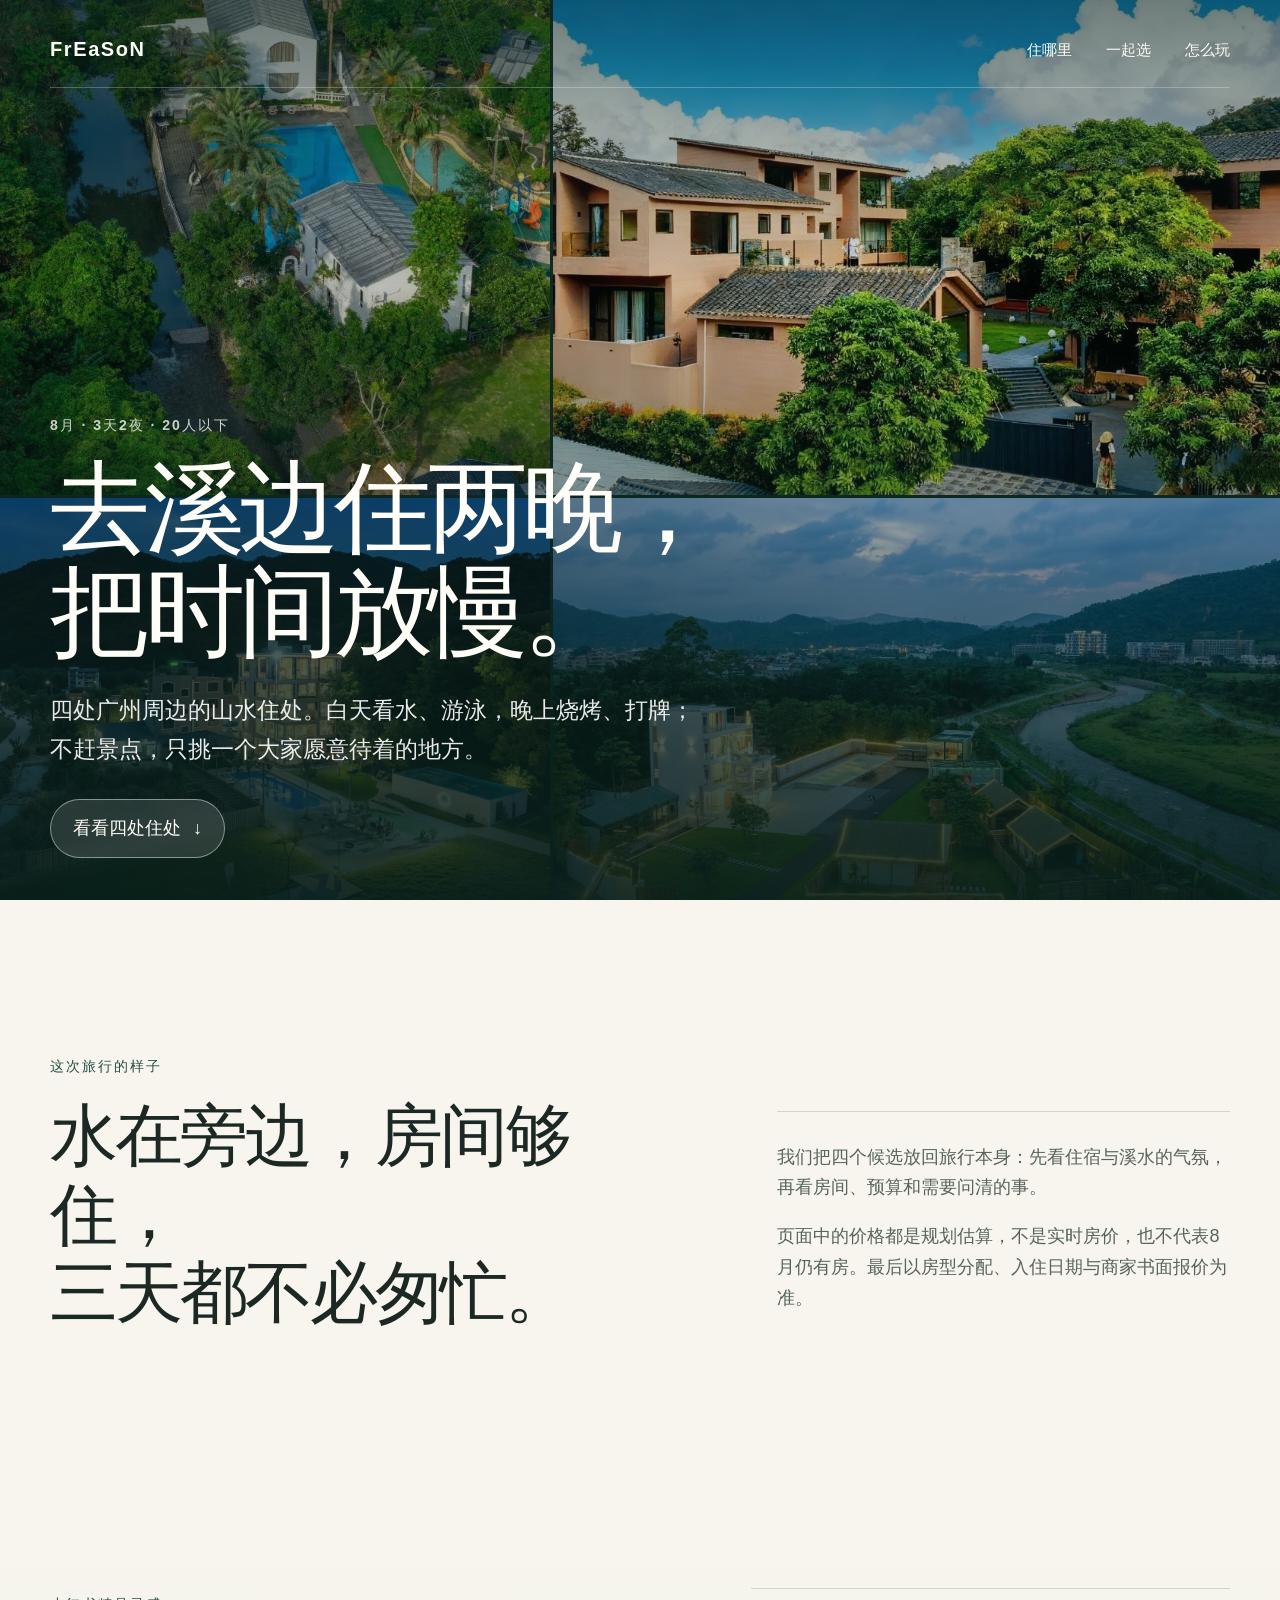
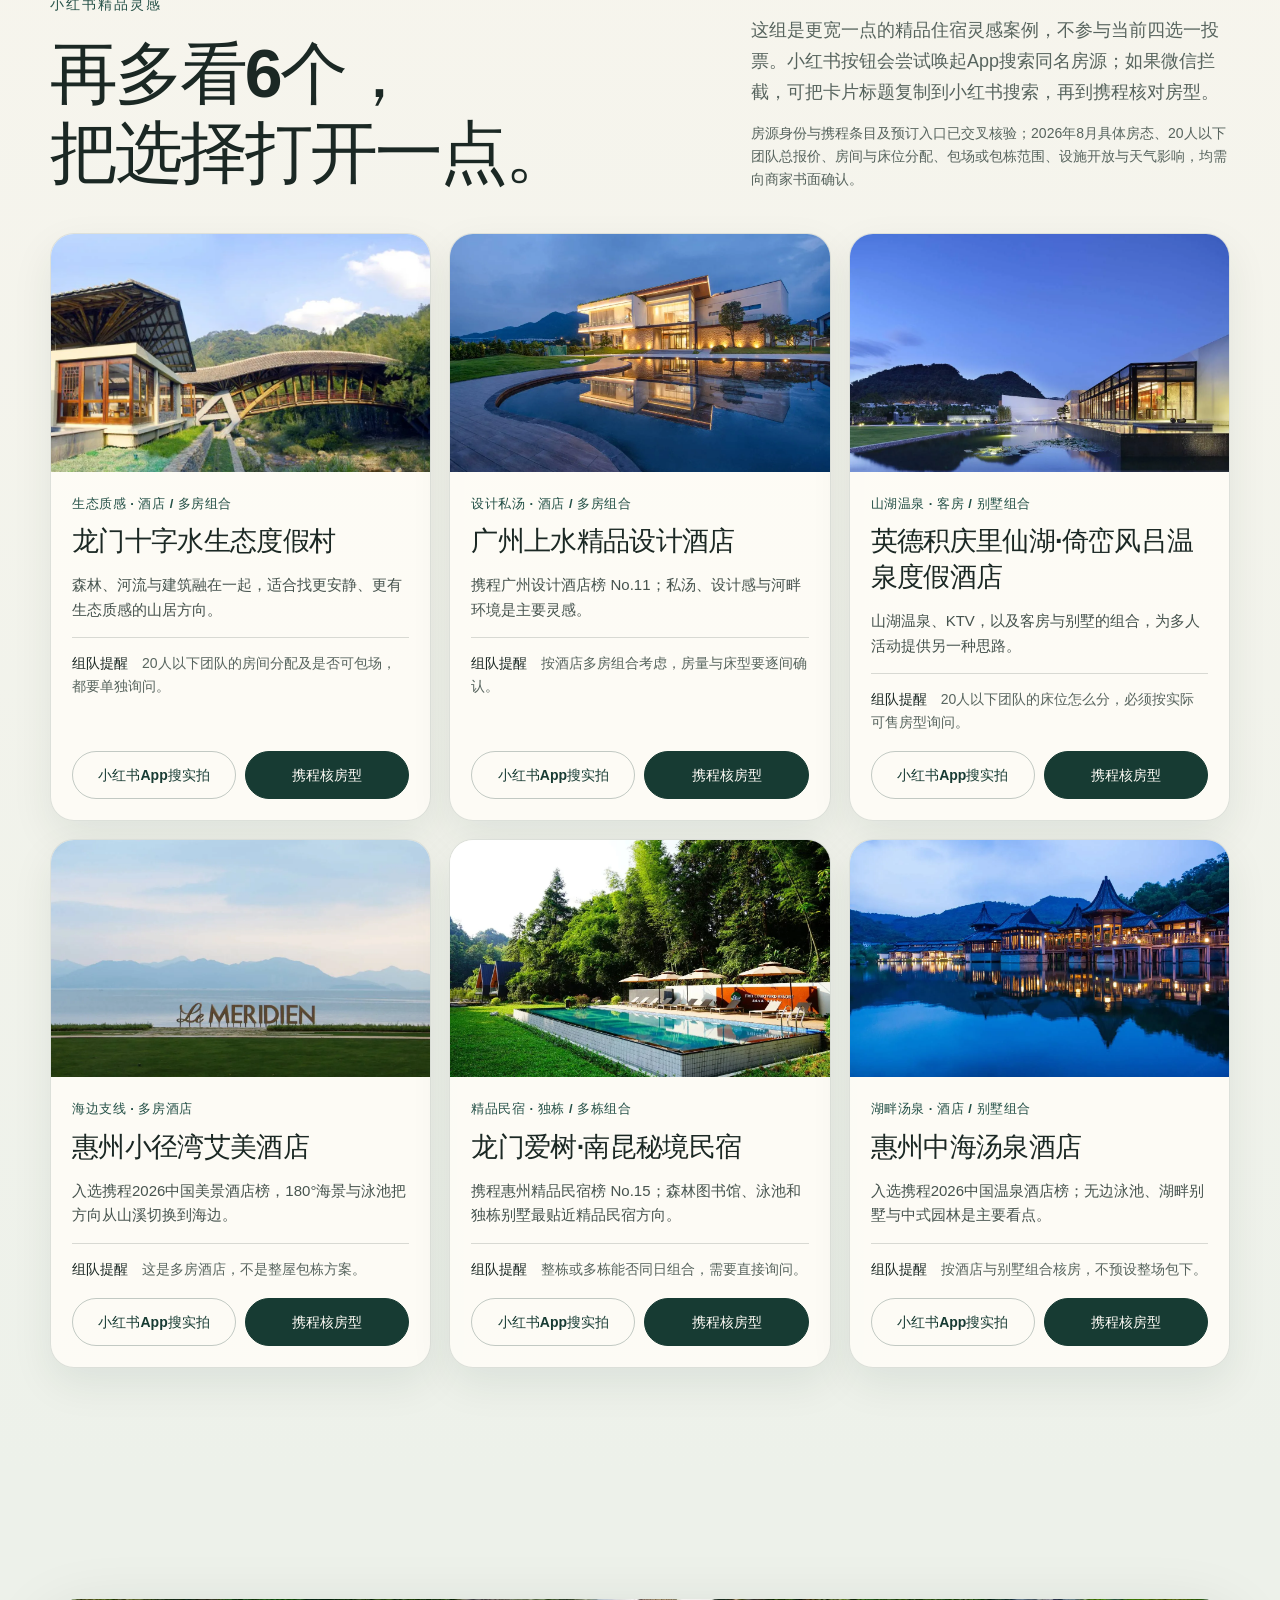
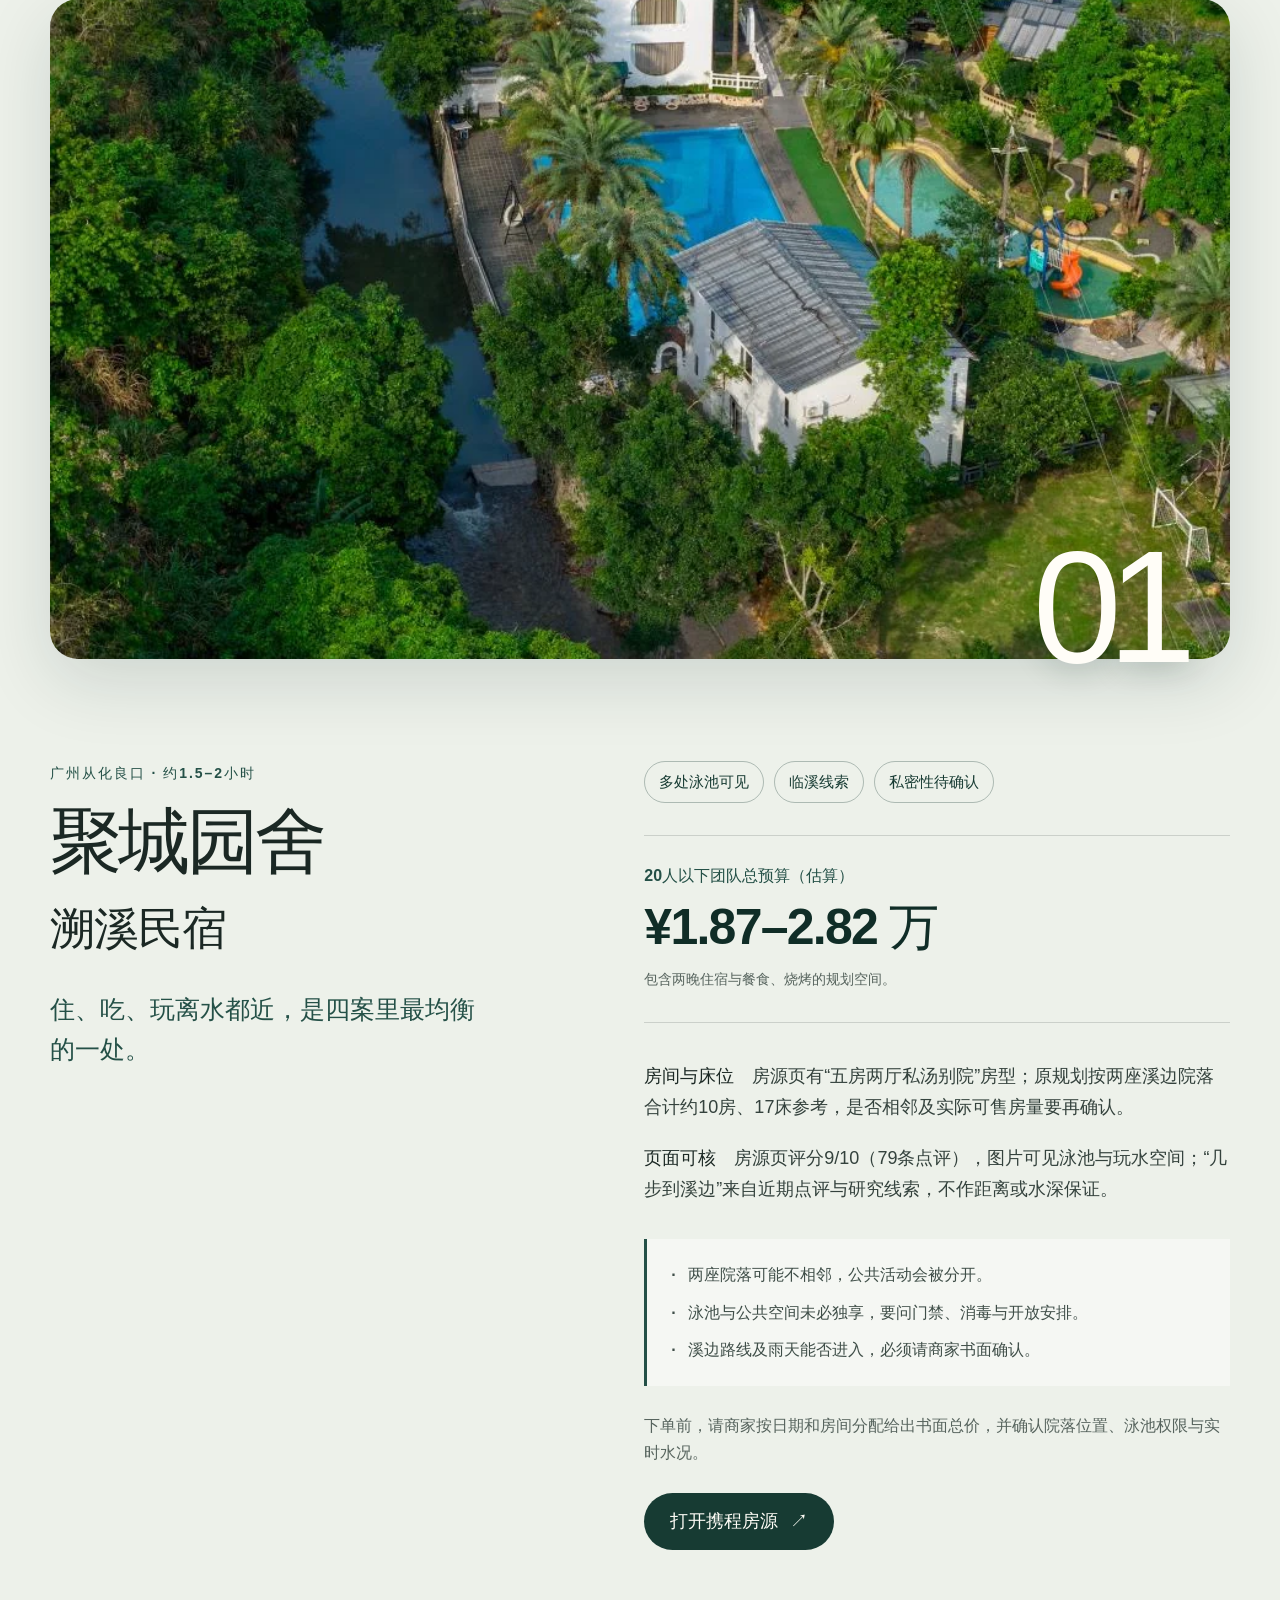
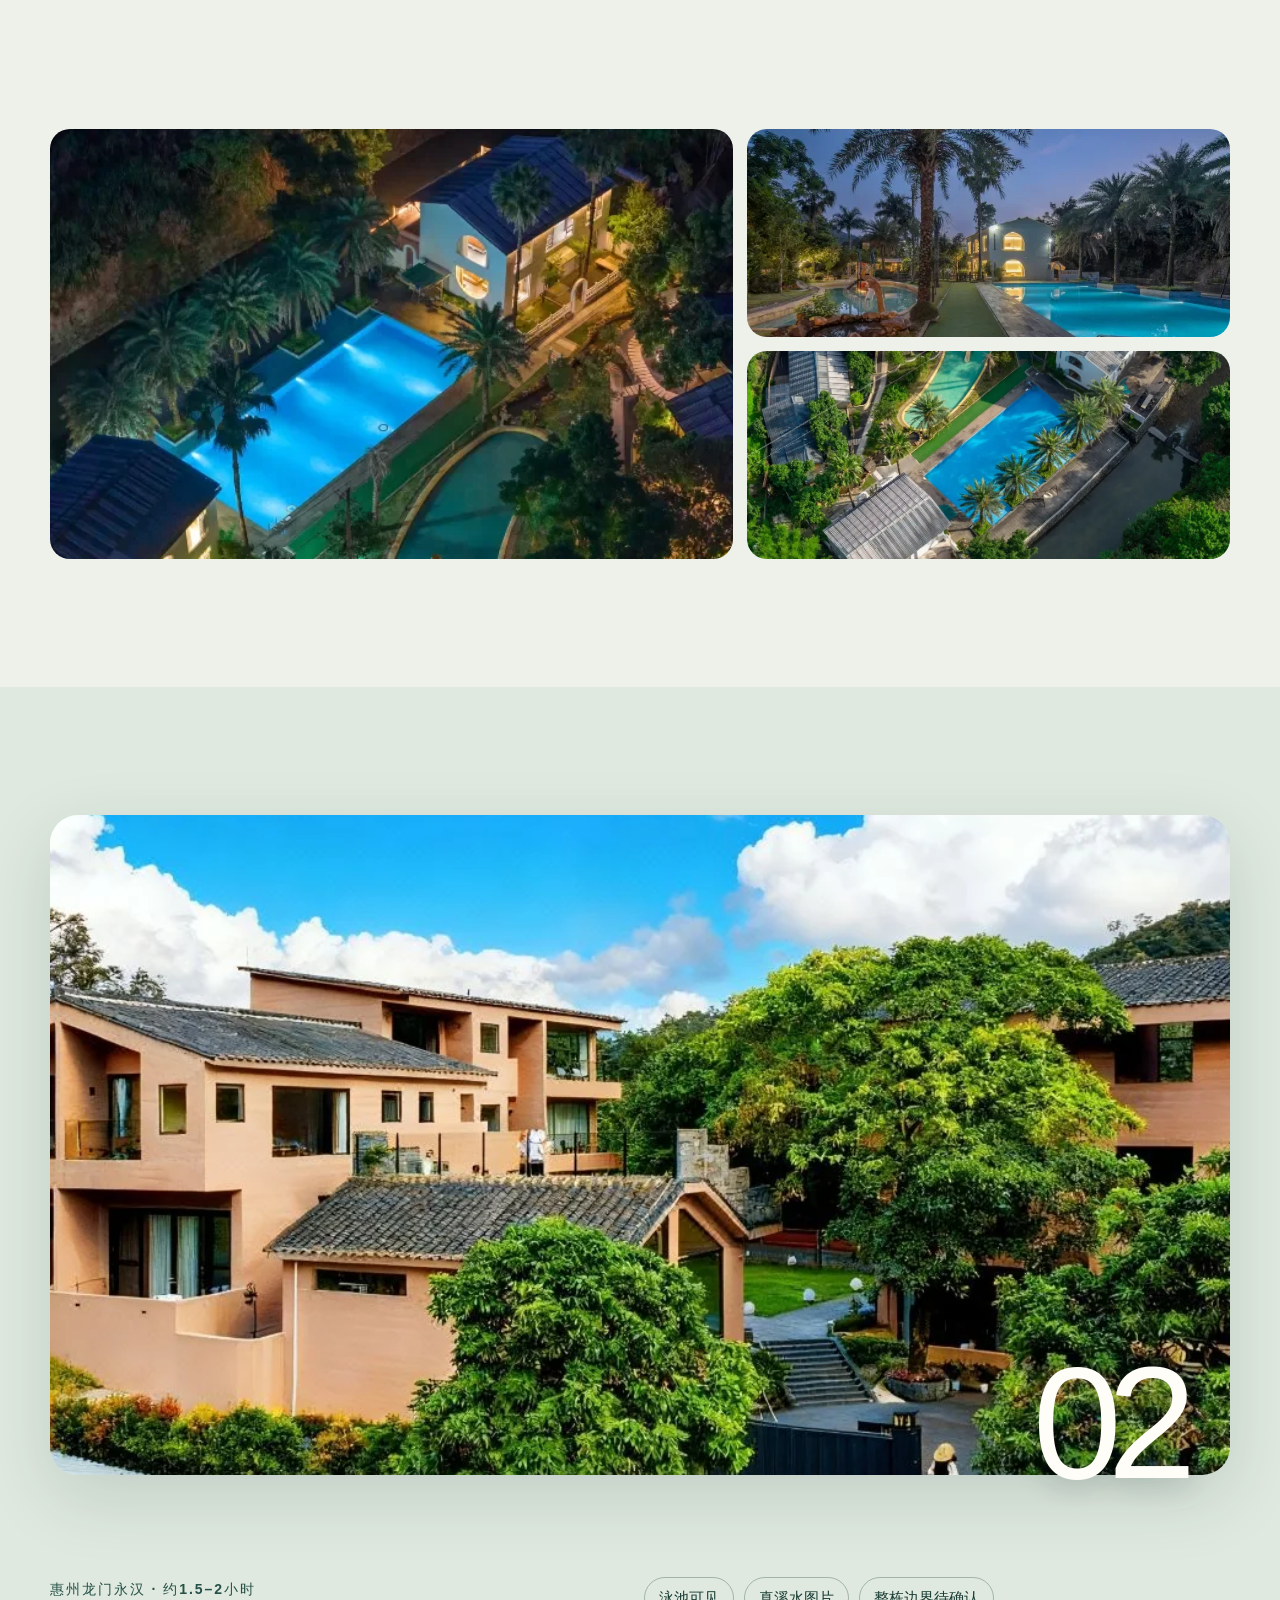
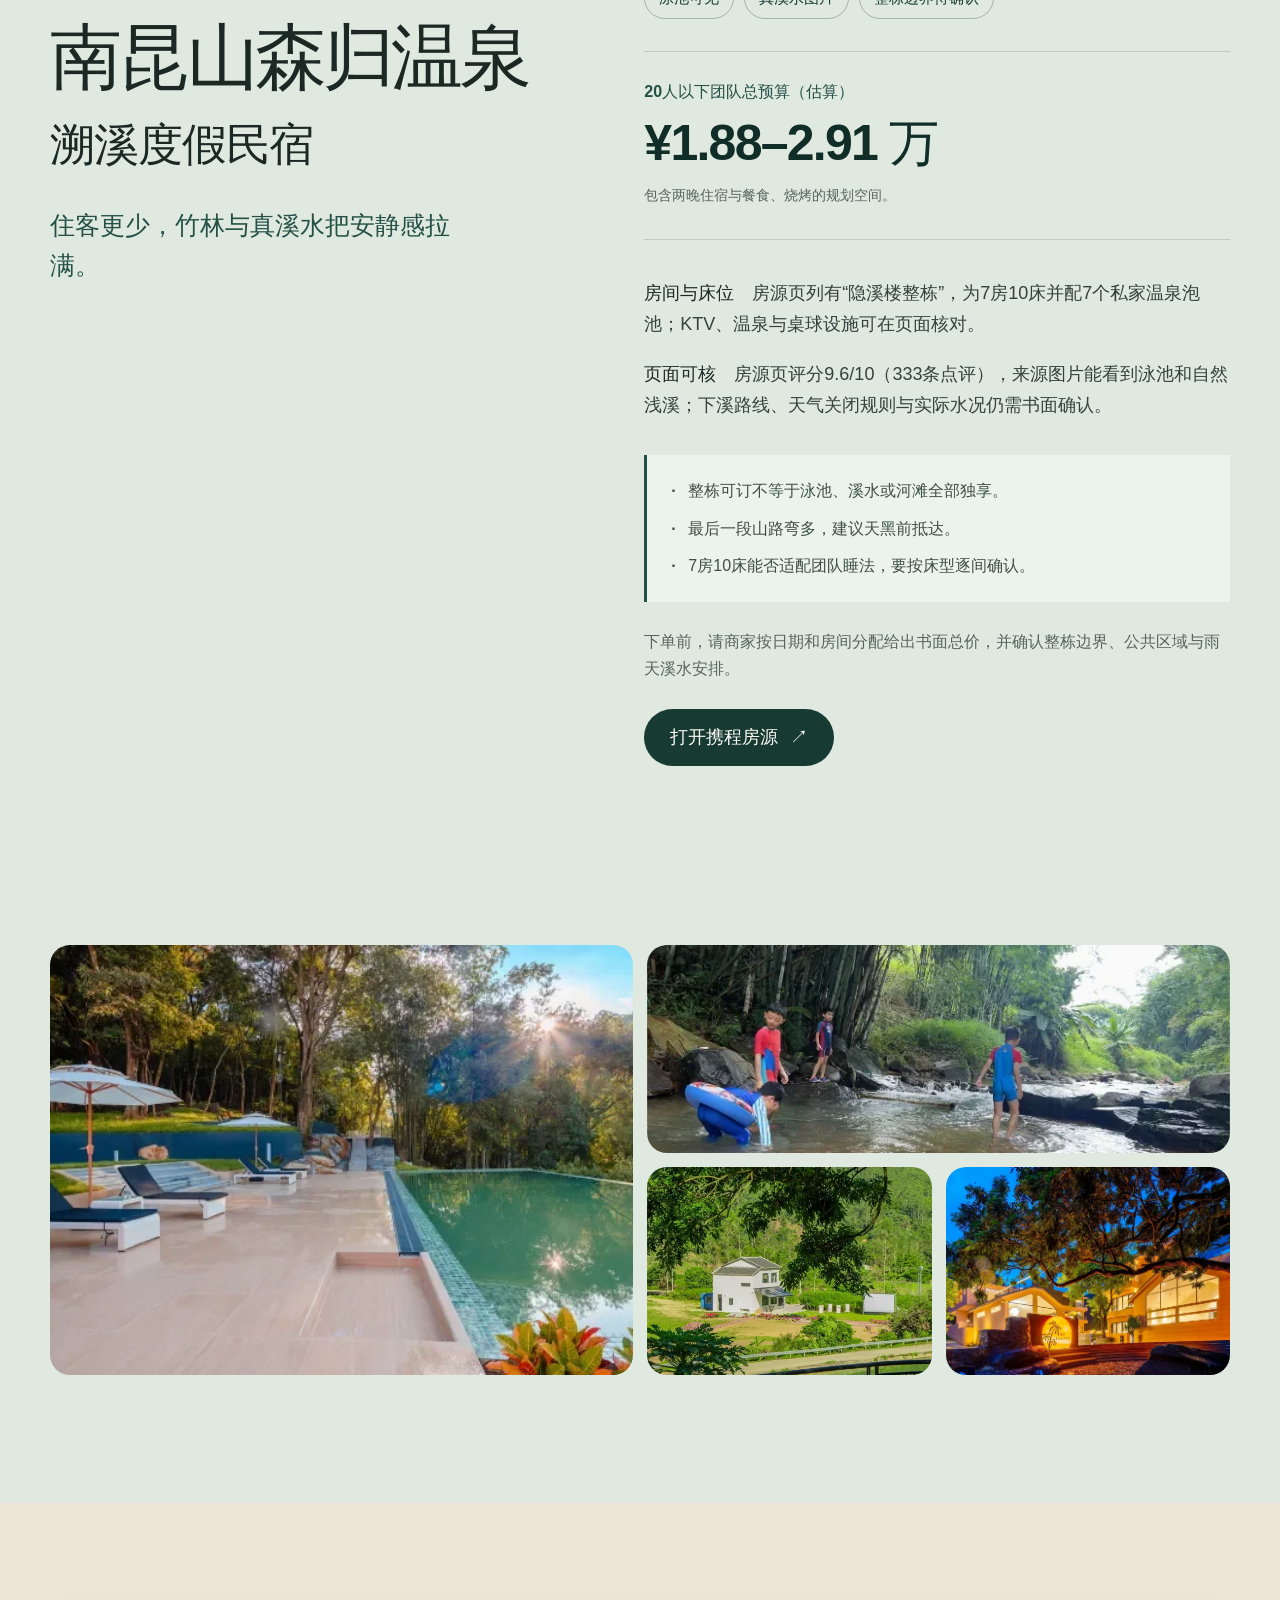
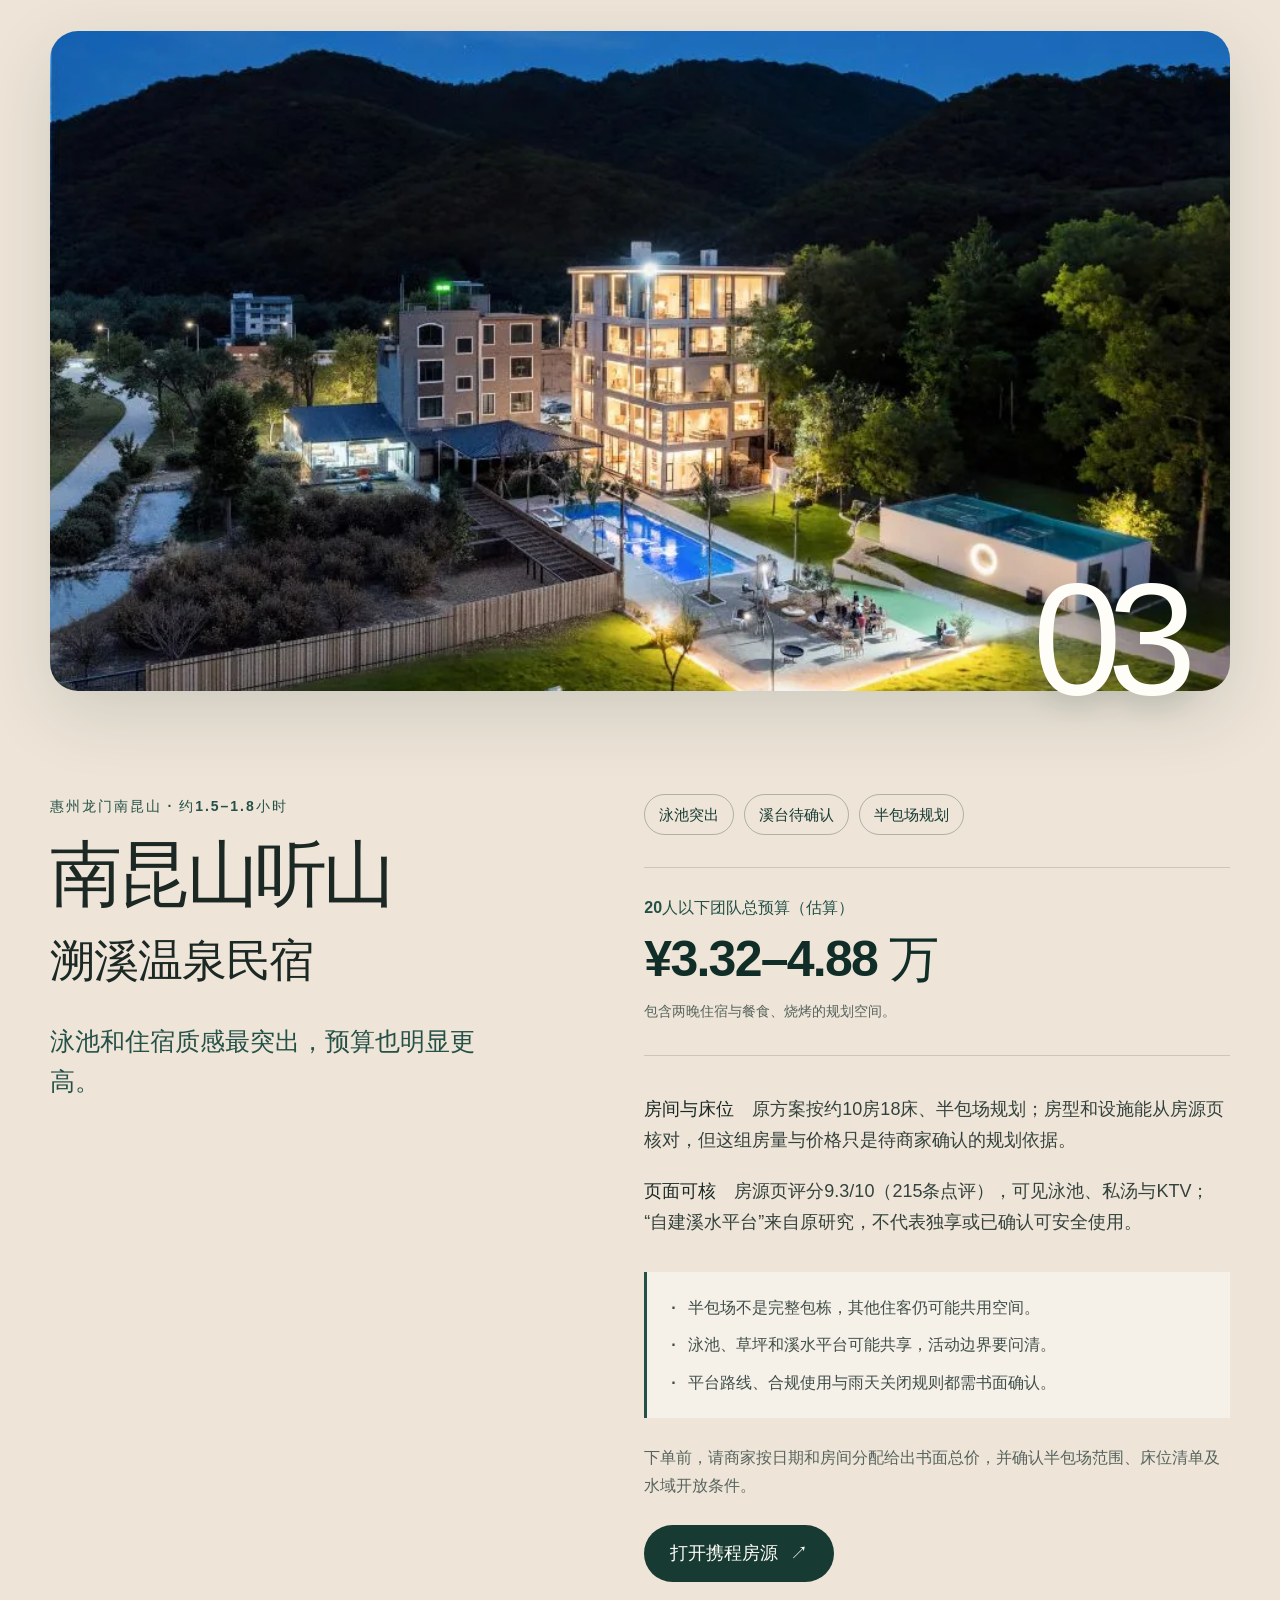
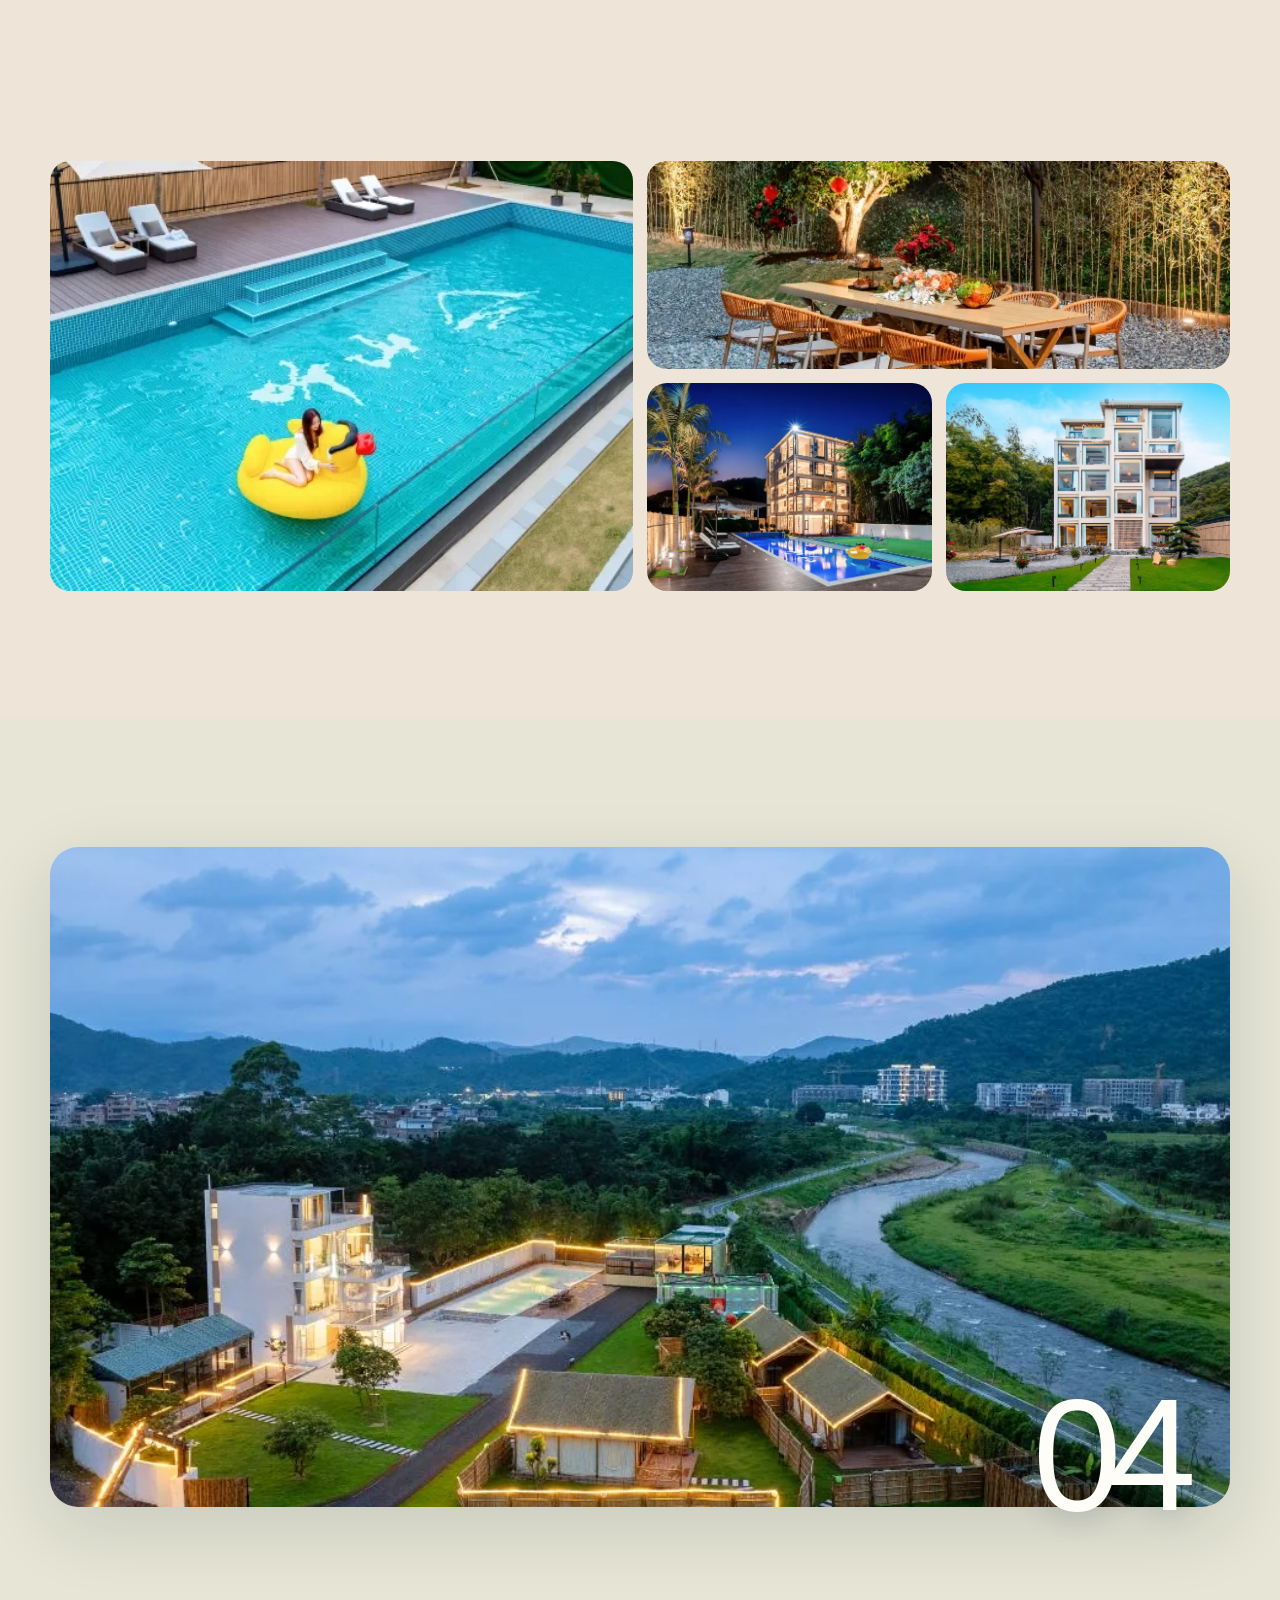
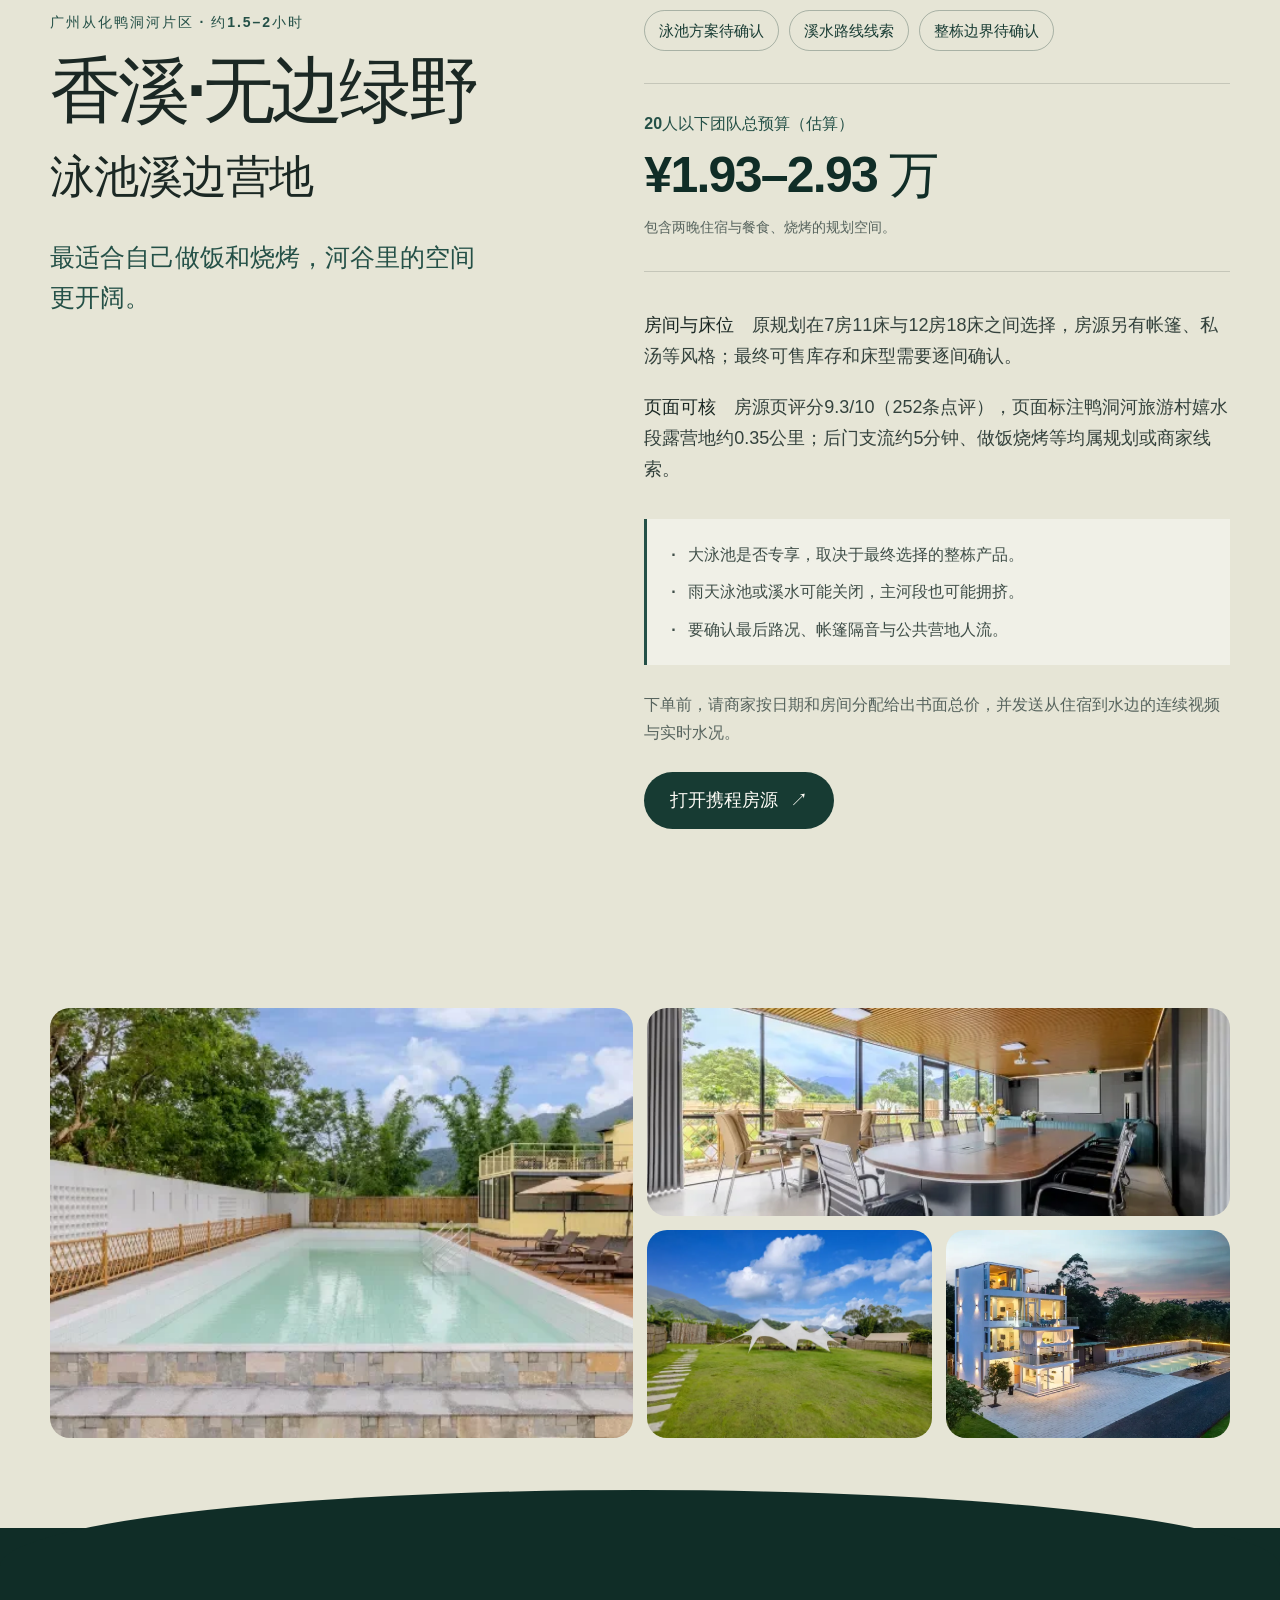
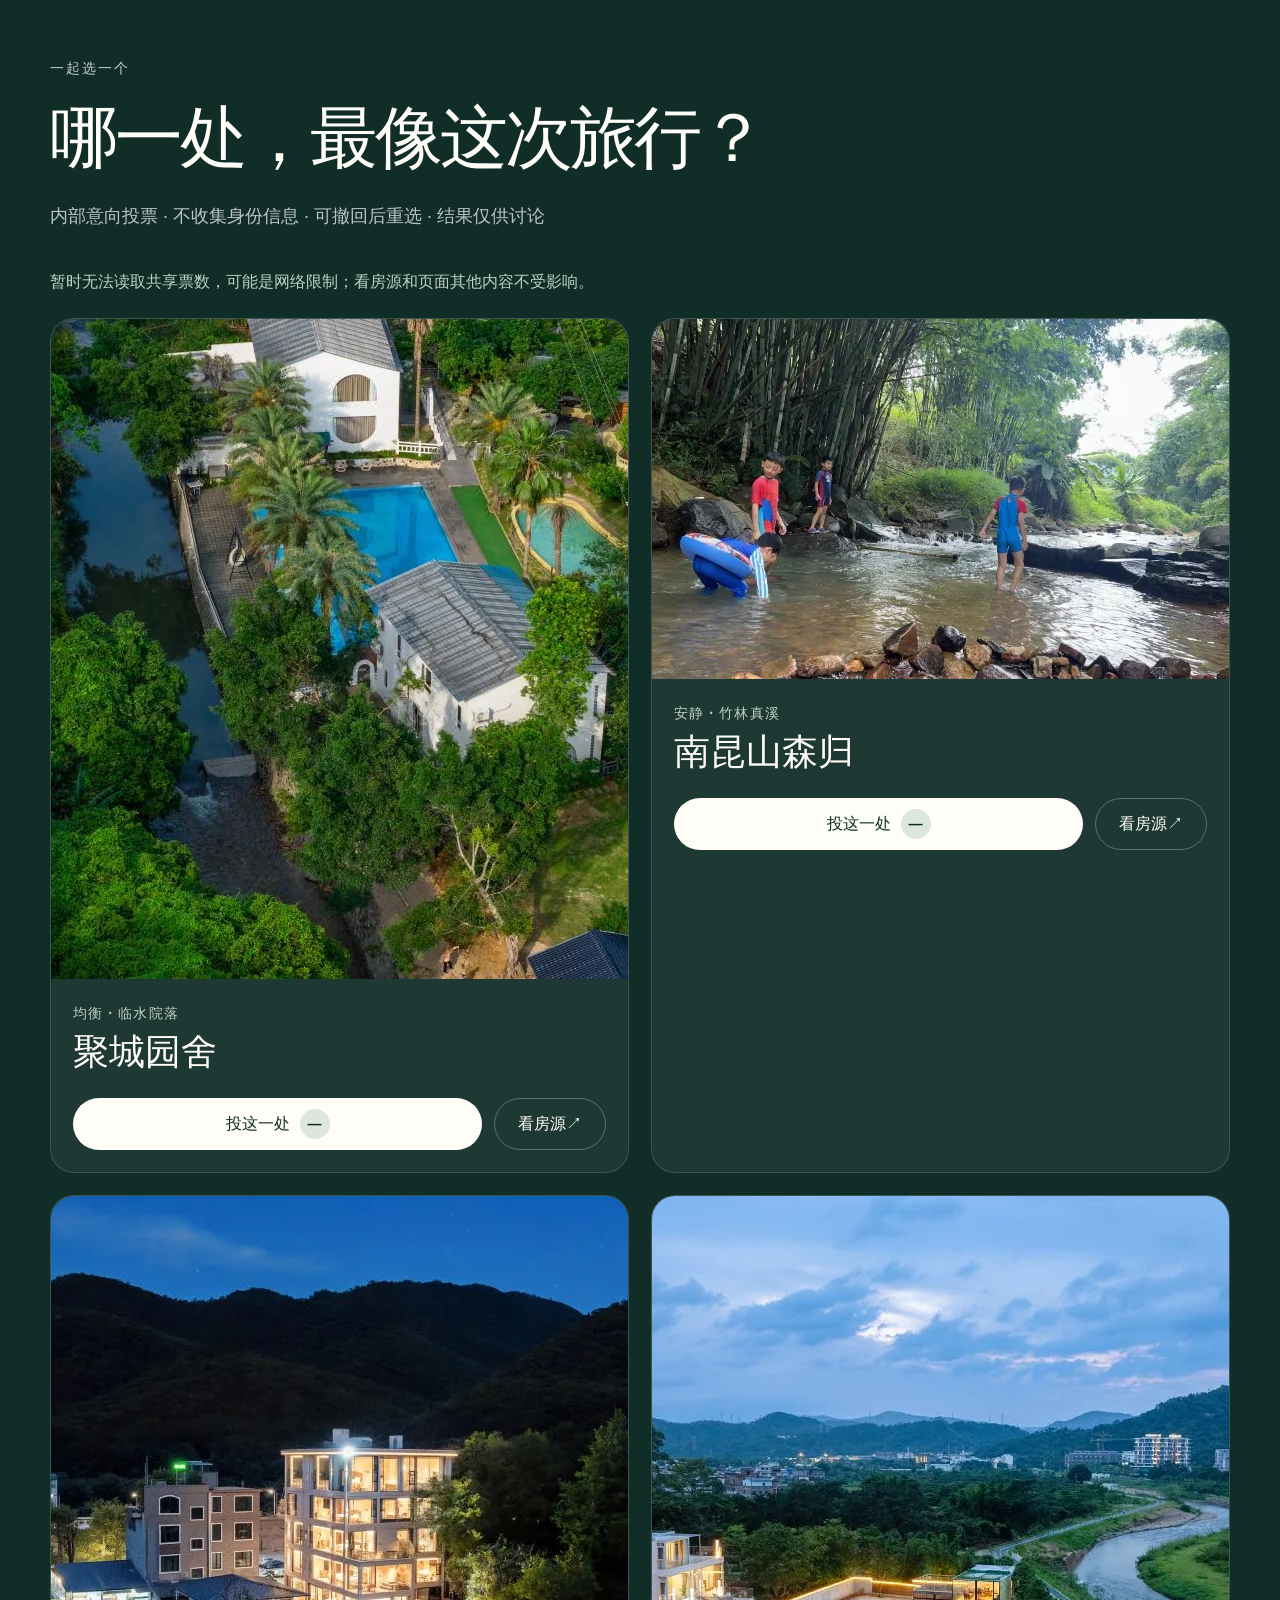
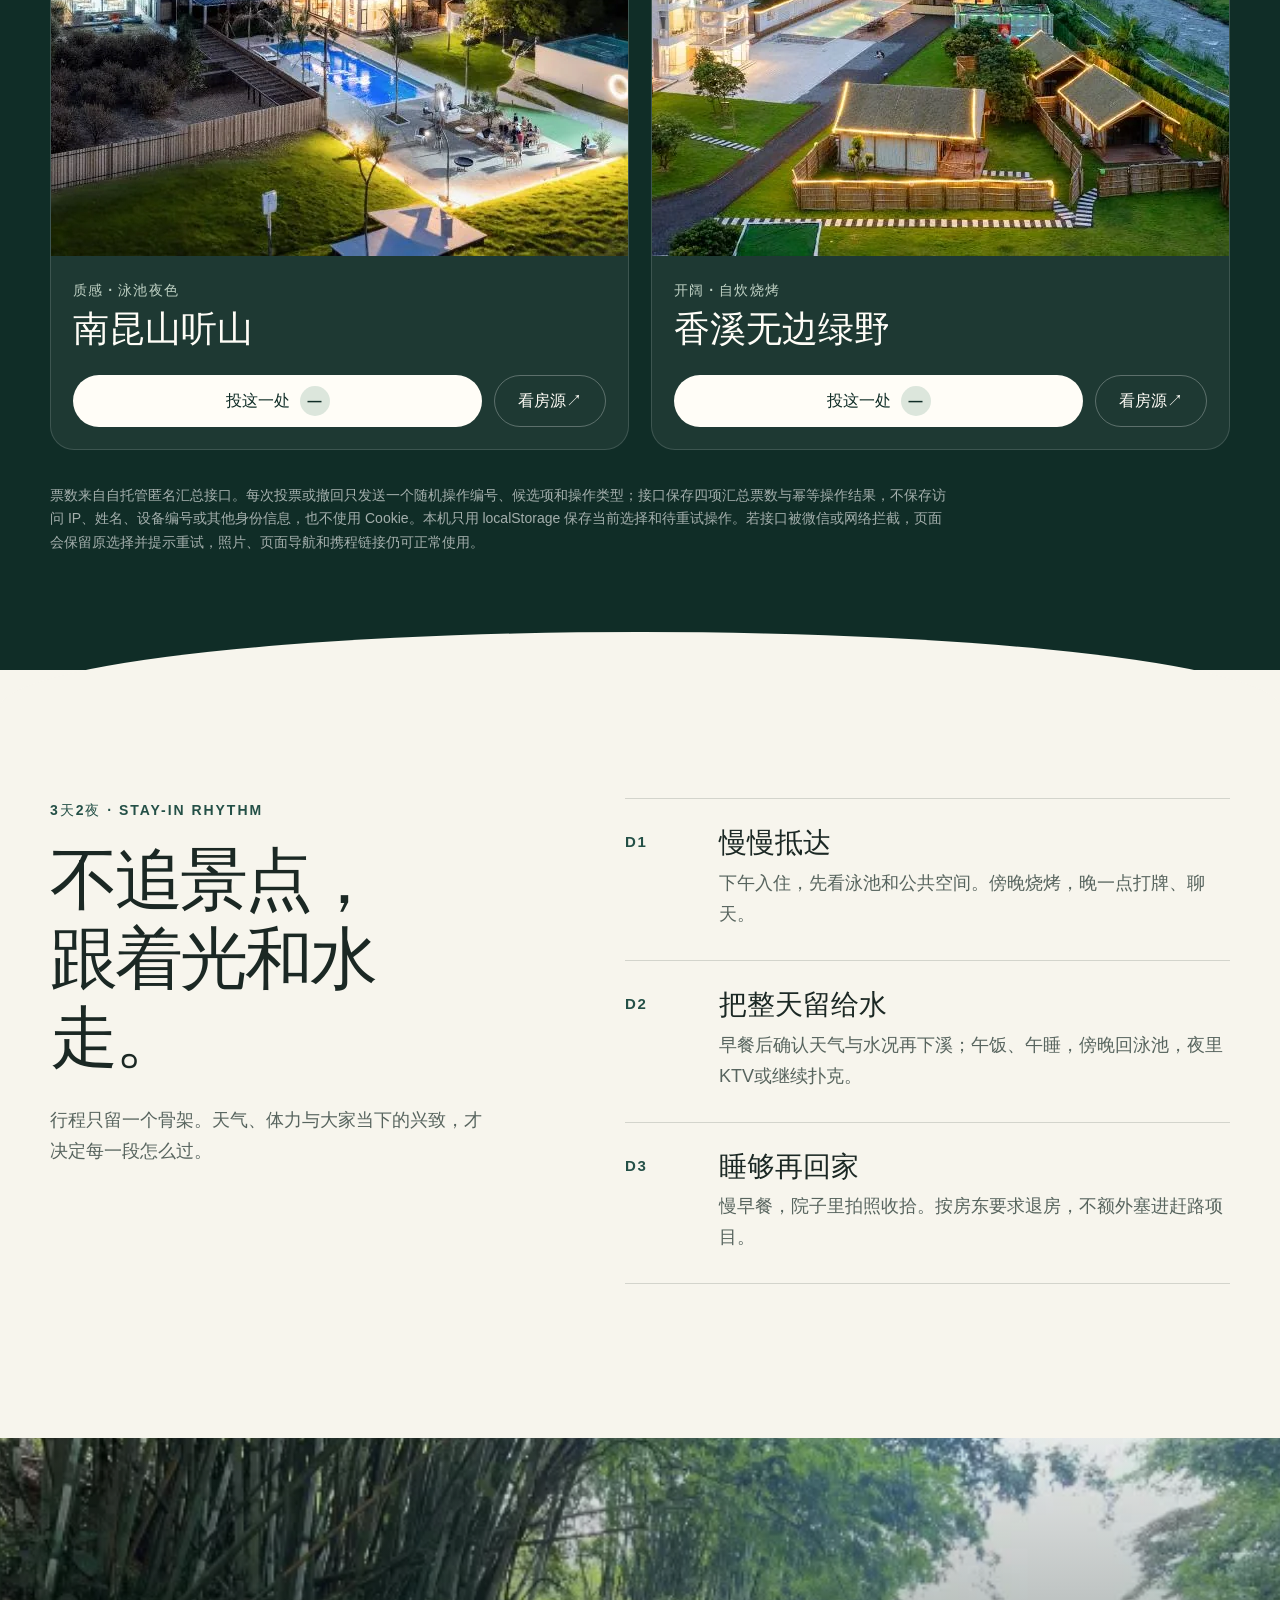
==== commit 977fa015: "fix Xiaohongshu app search links" ====
--- a/index.html
+++ b/index.html
@@ -84,7 +84,7 @@
             <h2 id="inspiration-title">再多看6个，<br>把选择打开一点。</h2>
           </div>
           <div class="inspiration__intro">
-            <p>这组是更宽一点的精品住宿灵感案例，不参与当前四选一投票。可以先去小红书搜实拍，再到携程核对房型。</p>
+            <p>这组是更宽一点的精品住宿灵感案例，不参与当前四选一投票。小红书按钮会尝试唤起App搜索同名房源；如果微信拦截，可把卡片标题复制到小红书搜索，再到携程核对房型。</p>
             <p id="inspiration-boundary" class="inspiration__boundary">房源身份与携程条目及预订入口已交叉核验；2026年8月具体房态、20人以下团队总报价、房间与床位分配、包场或包栋范围、设施开放与天气影响，均需向商家书面确认。</p>
           </div>
         </div>
@@ -99,7 +99,7 @@
               <p>森林、河流与建筑融在一起，适合找更安静、更有生态质感的山居方向。</p>
               <p class="inspiration-card__fit"><strong>组队提醒</strong>　20人以下团队的房间分配及是否可包场，都要单独询问。</p>
               <div class="inspiration-actions">
-                <a href="https://www.xiaohongshu.com/search_result?keyword=%E9%BE%99%E9%97%A8%E5%8D%81%E5%AD%97%E6%B0%B4%E7%94%9F%E6%80%81%E5%BA%A6%E5%81%87%E6%9D%91&amp;source=web_search_result_notes" target="_blank" rel="noopener noreferrer">小红书搜实拍</a>
+                <a href="xhsdiscover://search/result?keyword=%E9%BE%99%E9%97%A8%E5%8D%81%E5%AD%97%E6%B0%B4%E7%94%9F%E6%80%81%E5%BA%A6%E5%81%87%E6%9D%91&amp;source=deeplink">小红书App搜实拍</a>
                 <a href="https://hotels.ctrip.com/hotels/437224.html" target="_blank" rel="noopener noreferrer">携程核房型</a>
               </div>
             </div>
@@ -113,7 +113,7 @@
               <p>携程广州设计酒店榜 No.11；私汤、设计感与河畔环境是主要灵感。</p>
               <p class="inspiration-card__fit"><strong>组队提醒</strong>　按酒店多房组合考虑，房量与床型要逐间确认。</p>
               <div class="inspiration-actions">
-                <a href="https://www.xiaohongshu.com/search_result?keyword=%E5%B9%BF%E5%B7%9E%E4%B8%8A%E6%B0%B4%E7%B2%BE%E5%93%81%E8%AE%BE%E8%AE%A1%E9%85%92%E5%BA%97&amp;source=web_search_result_notes" target="_blank" rel="noopener noreferrer">小红书搜实拍</a>
+                <a href="xhsdiscover://search/result?keyword=%E5%B9%BF%E5%B7%9E%E4%B8%8A%E6%B0%B4%E7%B2%BE%E5%93%81%E8%AE%BE%E8%AE%A1%E9%85%92%E5%BA%97&amp;source=deeplink">小红书App搜实拍</a>
                 <a href="https://hotels.ctrip.com/hotels/67755683.html" target="_blank" rel="noopener noreferrer">携程核房型</a>
               </div>
             </div>
@@ -127,7 +127,7 @@
               <p>山湖温泉、KTV，以及客房与别墅的组合，为多人活动提供另一种思路。</p>
               <p class="inspiration-card__fit"><strong>组队提醒</strong>　20人以下团队的床位怎么分，必须按实际可售房型询问。</p>
               <div class="inspiration-actions">
-                <a href="https://www.xiaohongshu.com/search_result?keyword=%E8%8B%B1%E5%BE%B7%E7%A7%AF%E5%BA%86%E9%87%8C%E4%BB%99%E6%B9%96%C2%B7%E5%80%9A%E5%B3%A6%E9%A3%8E%E5%90%95%E6%B8%A9%E6%B3%89%E5%BA%A6%E5%81%87%E9%85%92%E5%BA%97&amp;source=web_search_result_notes" target="_blank" rel="noopener noreferrer">小红书搜实拍</a>
+                <a href="xhsdiscover://search/result?keyword=%E8%8B%B1%E5%BE%B7%E7%A7%AF%E5%BA%86%E9%87%8C%E4%BB%99%E6%B9%96%C2%B7%E5%80%9A%E5%B3%A6%E9%A3%8E%E5%90%95%E6%B8%A9%E6%B3%89%E5%BA%A6%E5%81%87%E9%85%92%E5%BA%97&amp;source=deeplink">小红书App搜实拍</a>
                 <a href="https://hotels.ctrip.com/hotels/1057775.html" target="_blank" rel="noopener noreferrer">携程核房型</a>
               </div>
             </div>
@@ -141,7 +141,7 @@
               <p>入选携程2026中国美景酒店榜，180°海景与泳池把方向从山溪切换到海边。</p>
               <p class="inspiration-card__fit"><strong>组队提醒</strong>　这是多房酒店，不是整屋包栋方案。</p>
               <div class="inspiration-actions">
-                <a href="https://www.xiaohongshu.com/search_result?keyword=%E6%83%A0%E5%B7%9E%E5%B0%8F%E5%BE%84%E6%B9%BE%E8%89%BE%E7%BE%8E%E9%85%92%E5%BA%97&amp;source=web_search_result_notes" target="_blank" rel="noopener noreferrer">小红书搜实拍</a>
+                <a href="xhsdiscover://search/result?keyword=%E6%83%A0%E5%B7%9E%E5%B0%8F%E5%BE%84%E6%B9%BE%E8%89%BE%E7%BE%8E%E9%85%92%E5%BA%97&amp;source=deeplink">小红书App搜实拍</a>
                 <a href="https://hotels.ctrip.com/hotels/5782050.html" target="_blank" rel="noopener noreferrer">携程核房型</a>
               </div>
             </div>
@@ -155,7 +155,7 @@
               <p>携程惠州精品民宿榜 No.15；森林图书馆、泳池和独栋别墅最贴近精品民宿方向。</p>
               <p class="inspiration-card__fit"><strong>组队提醒</strong>　整栋或多栋能否同日组合，需要直接询问。</p>
               <div class="inspiration-actions">
-                <a href="https://www.xiaohongshu.com/search_result?keyword=%E9%BE%99%E9%97%A8%E7%88%B1%E6%A0%91%C2%B7%E5%8D%97%E6%98%86%E7%A7%98%E5%A2%83%E6%B0%91%E5%AE%BF&amp;source=web_search_result_notes" target="_blank" rel="noopener noreferrer">小红书搜实拍</a>
+                <a href="xhsdiscover://search/result?keyword=%E9%BE%99%E9%97%A8%E7%88%B1%E6%A0%91%C2%B7%E5%8D%97%E6%98%86%E7%A7%98%E5%A2%83%E6%B0%91%E5%AE%BF&amp;source=deeplink">小红书App搜实拍</a>
                 <a href="https://hotels.ctrip.com/hotels/69293592.html" target="_blank" rel="noopener noreferrer">携程核房型</a>
               </div>
             </div>
@@ -169,7 +169,7 @@
               <p>入选携程2026中国温泉酒店榜；无边泳池、湖畔别墅与中式园林是主要看点。</p>
               <p class="inspiration-card__fit"><strong>组队提醒</strong>　按酒店与别墅组合核房，不预设整场包下。</p>
               <div class="inspiration-actions">
-                <a href="https://www.xiaohongshu.com/search_result?keyword=%E6%83%A0%E5%B7%9E%E4%B8%AD%E6%B5%B7%E6%B1%A4%E6%B3%89%E9%85%92%E5%BA%97&amp;source=web_search_result_notes" target="_blank" rel="noopener noreferrer">小红书搜实拍</a>
+                <a href="xhsdiscover://search/result?keyword=%E6%83%A0%E5%B7%9E%E4%B8%AD%E6%B5%B7%E6%B1%A4%E6%B3%89%E9%85%92%E5%BA%97&amp;source=deeplink">小红书App搜实拍</a>
                 <a href="https://hotels.ctrip.com/hotels/98323245.html" target="_blank" rel="noopener noreferrer">携程核房型</a>
               </div>
             </div>
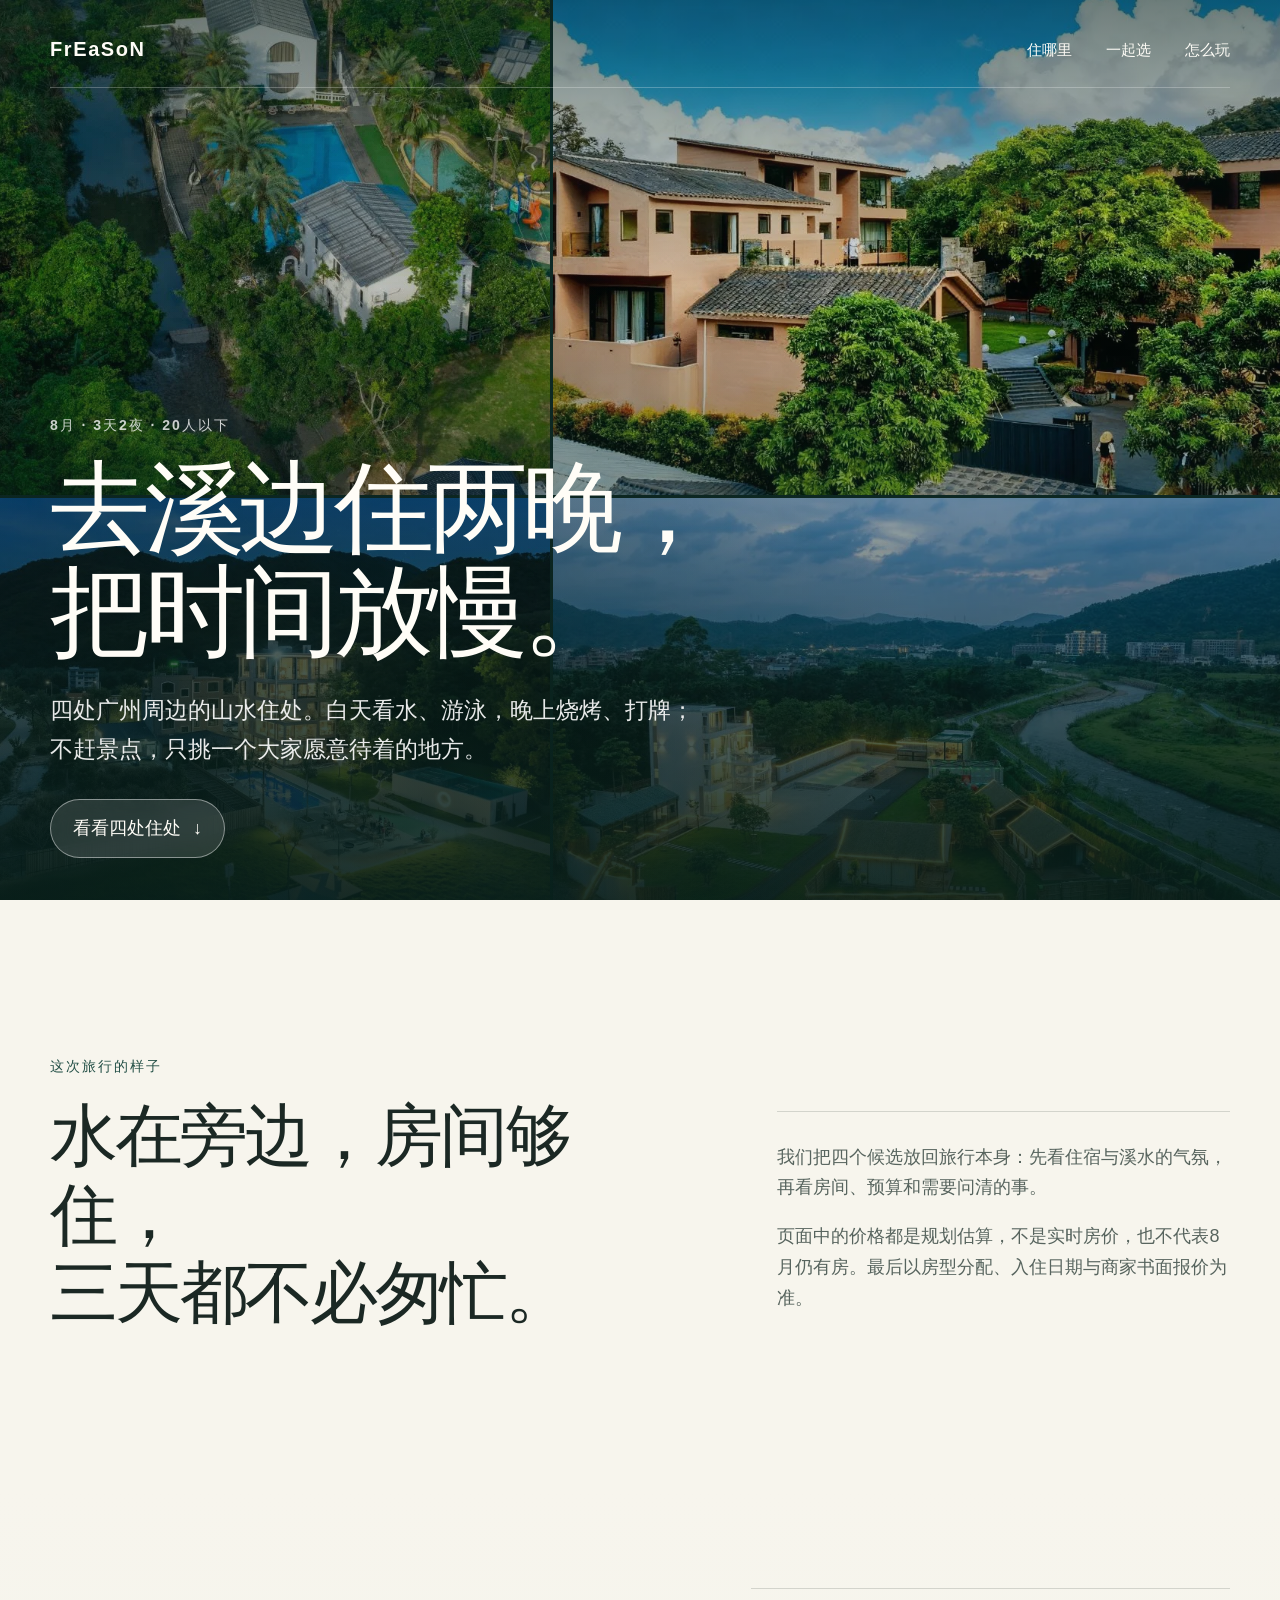
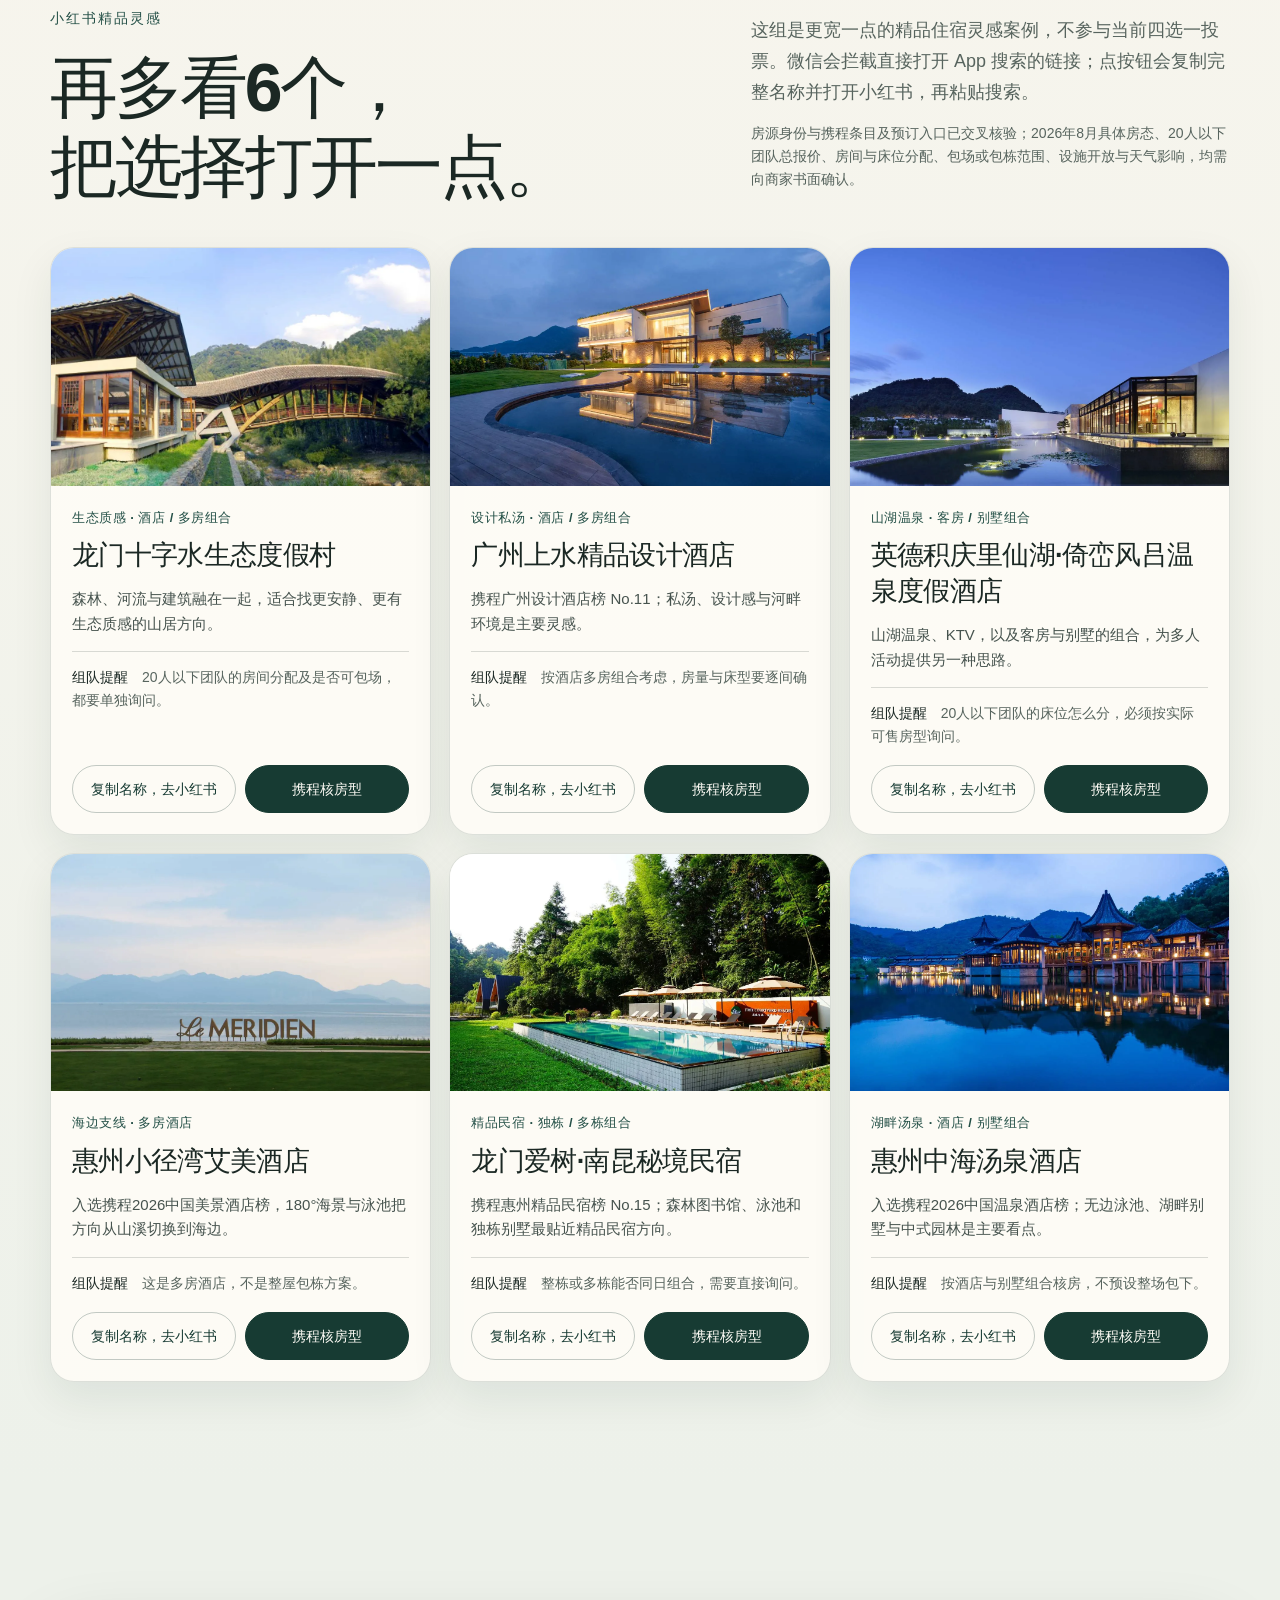
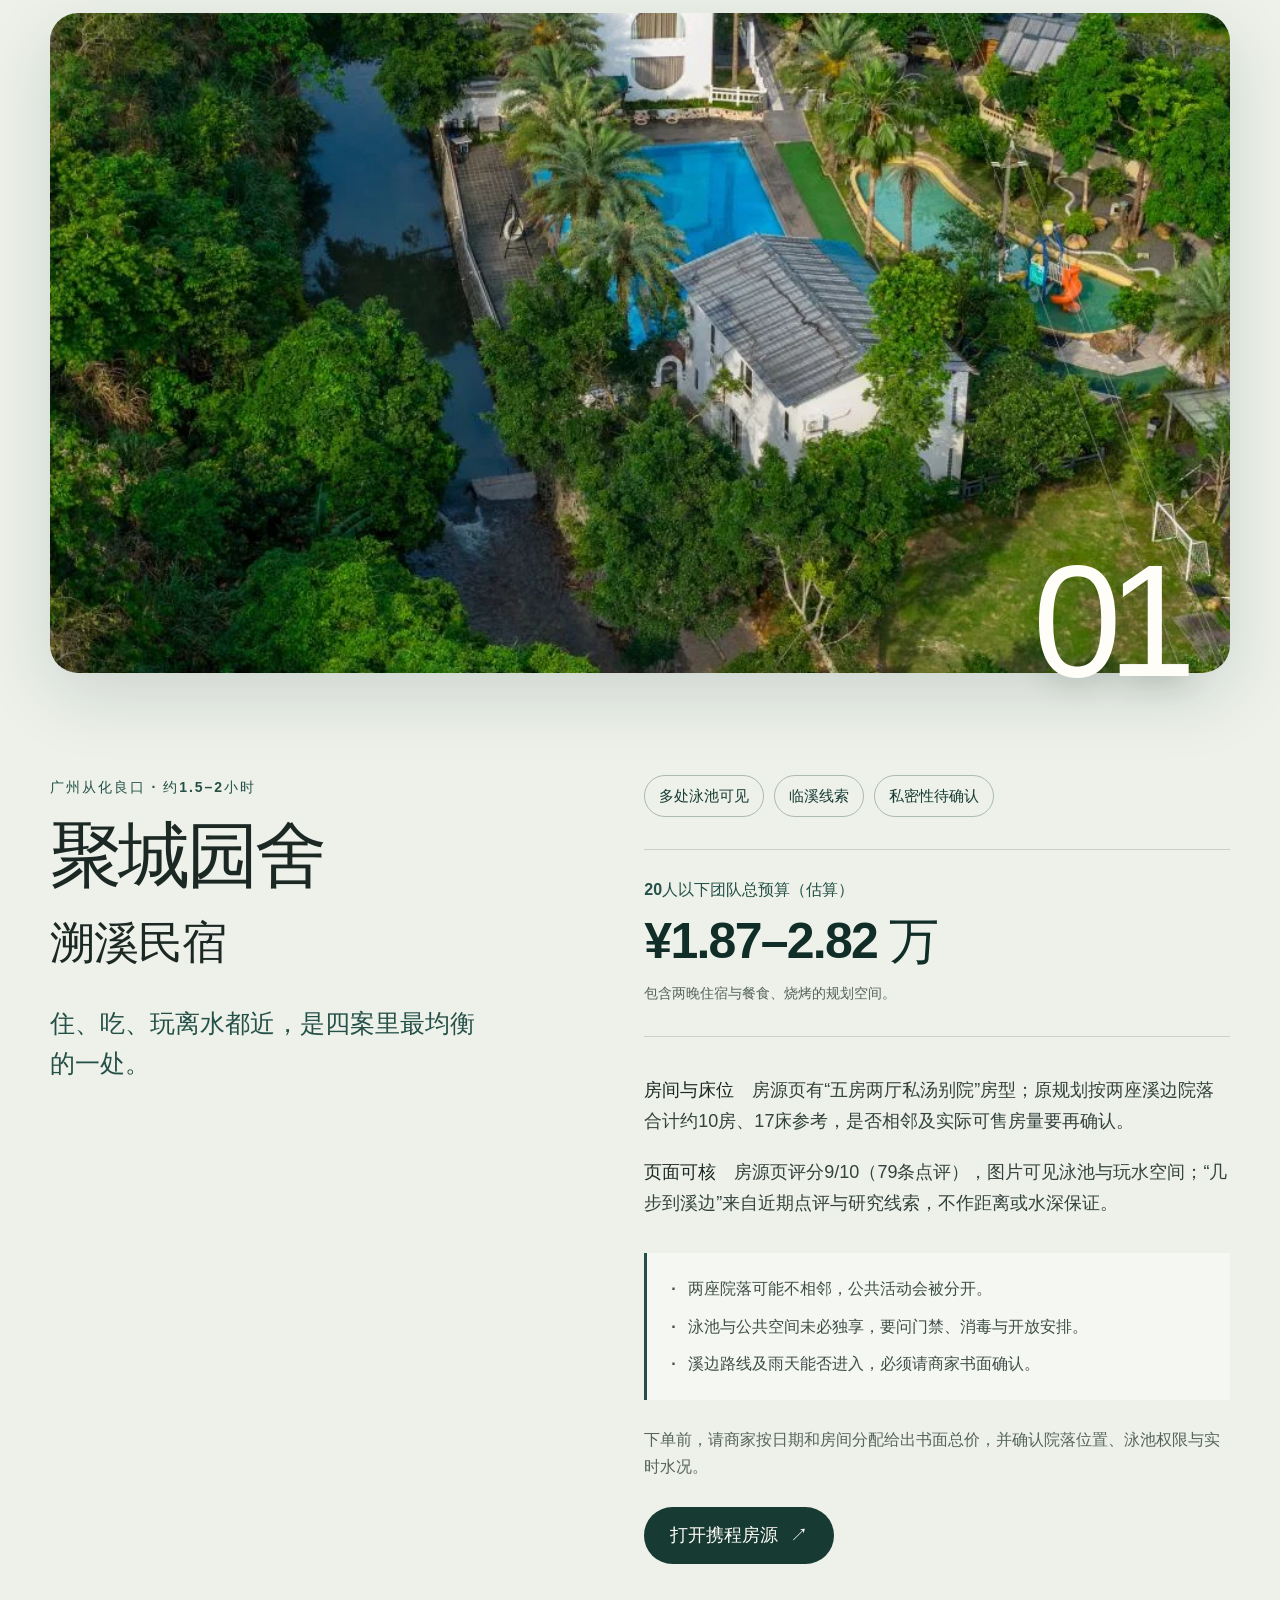
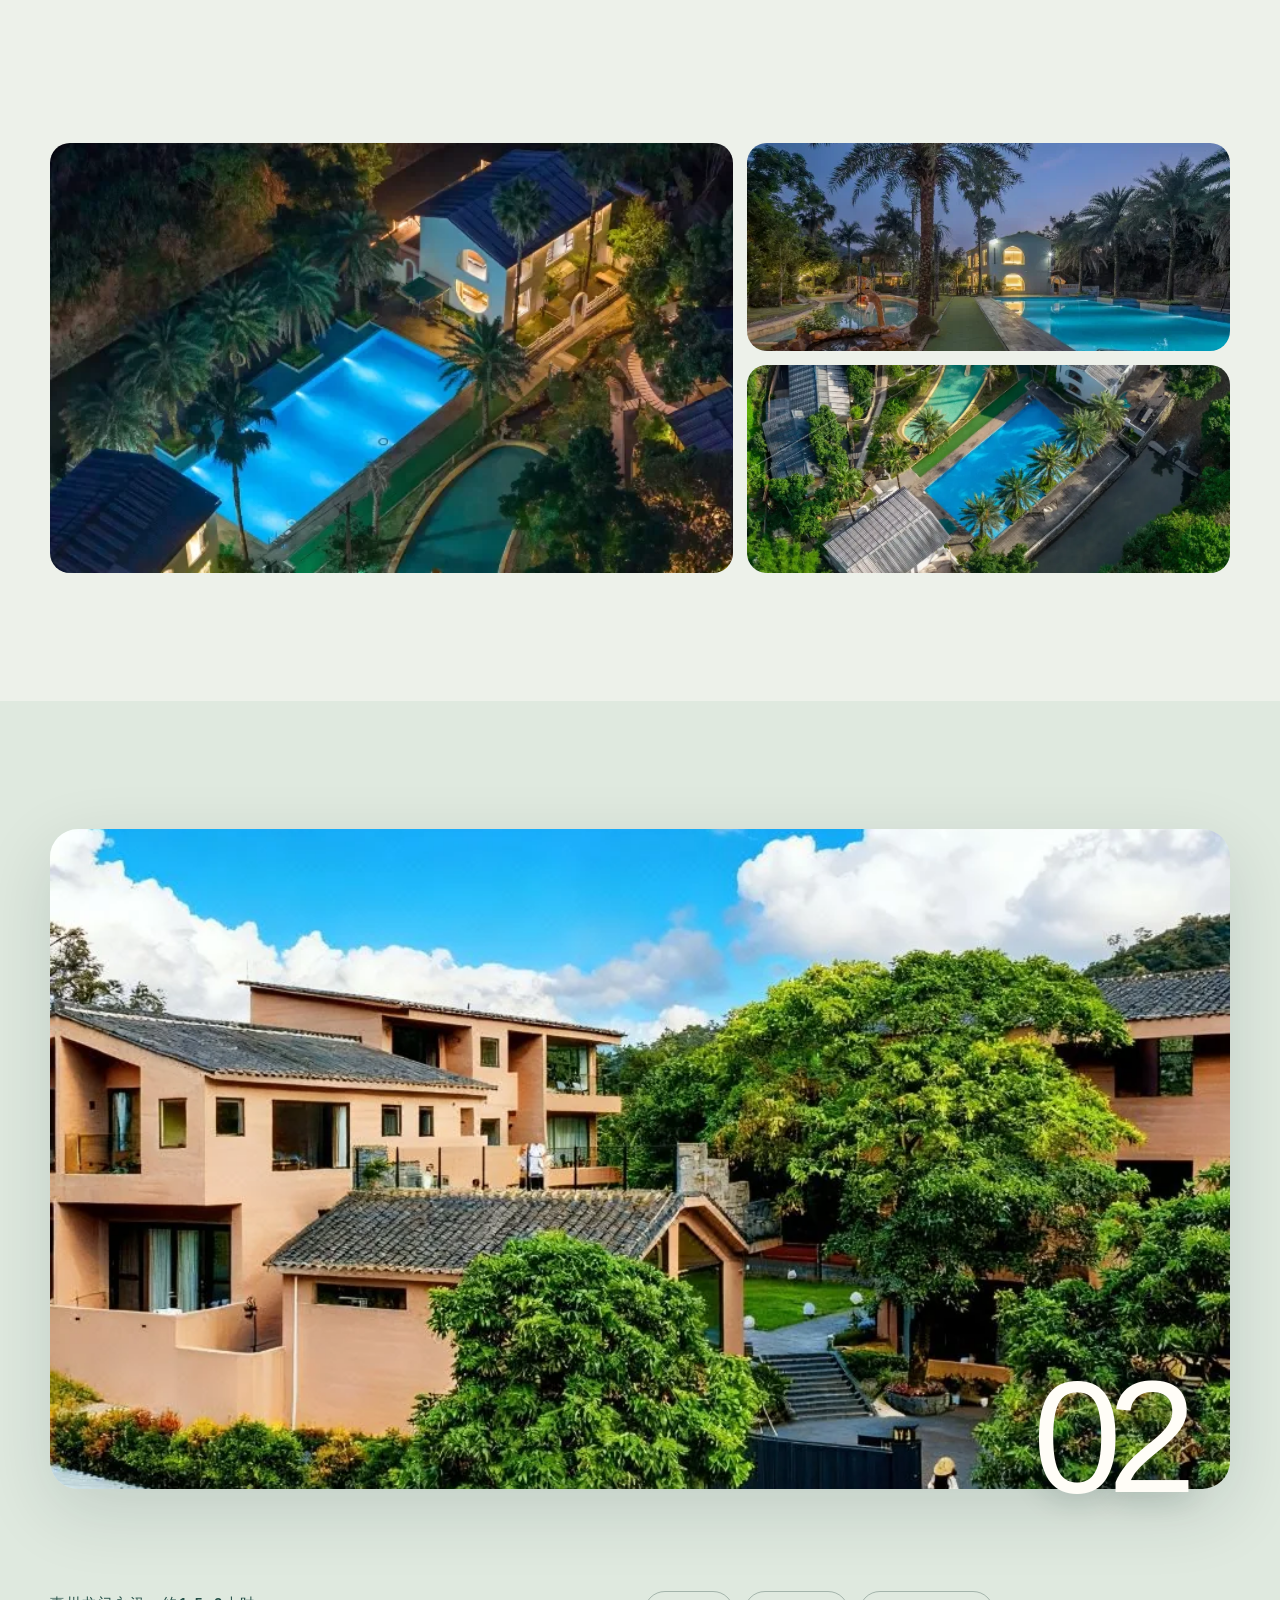
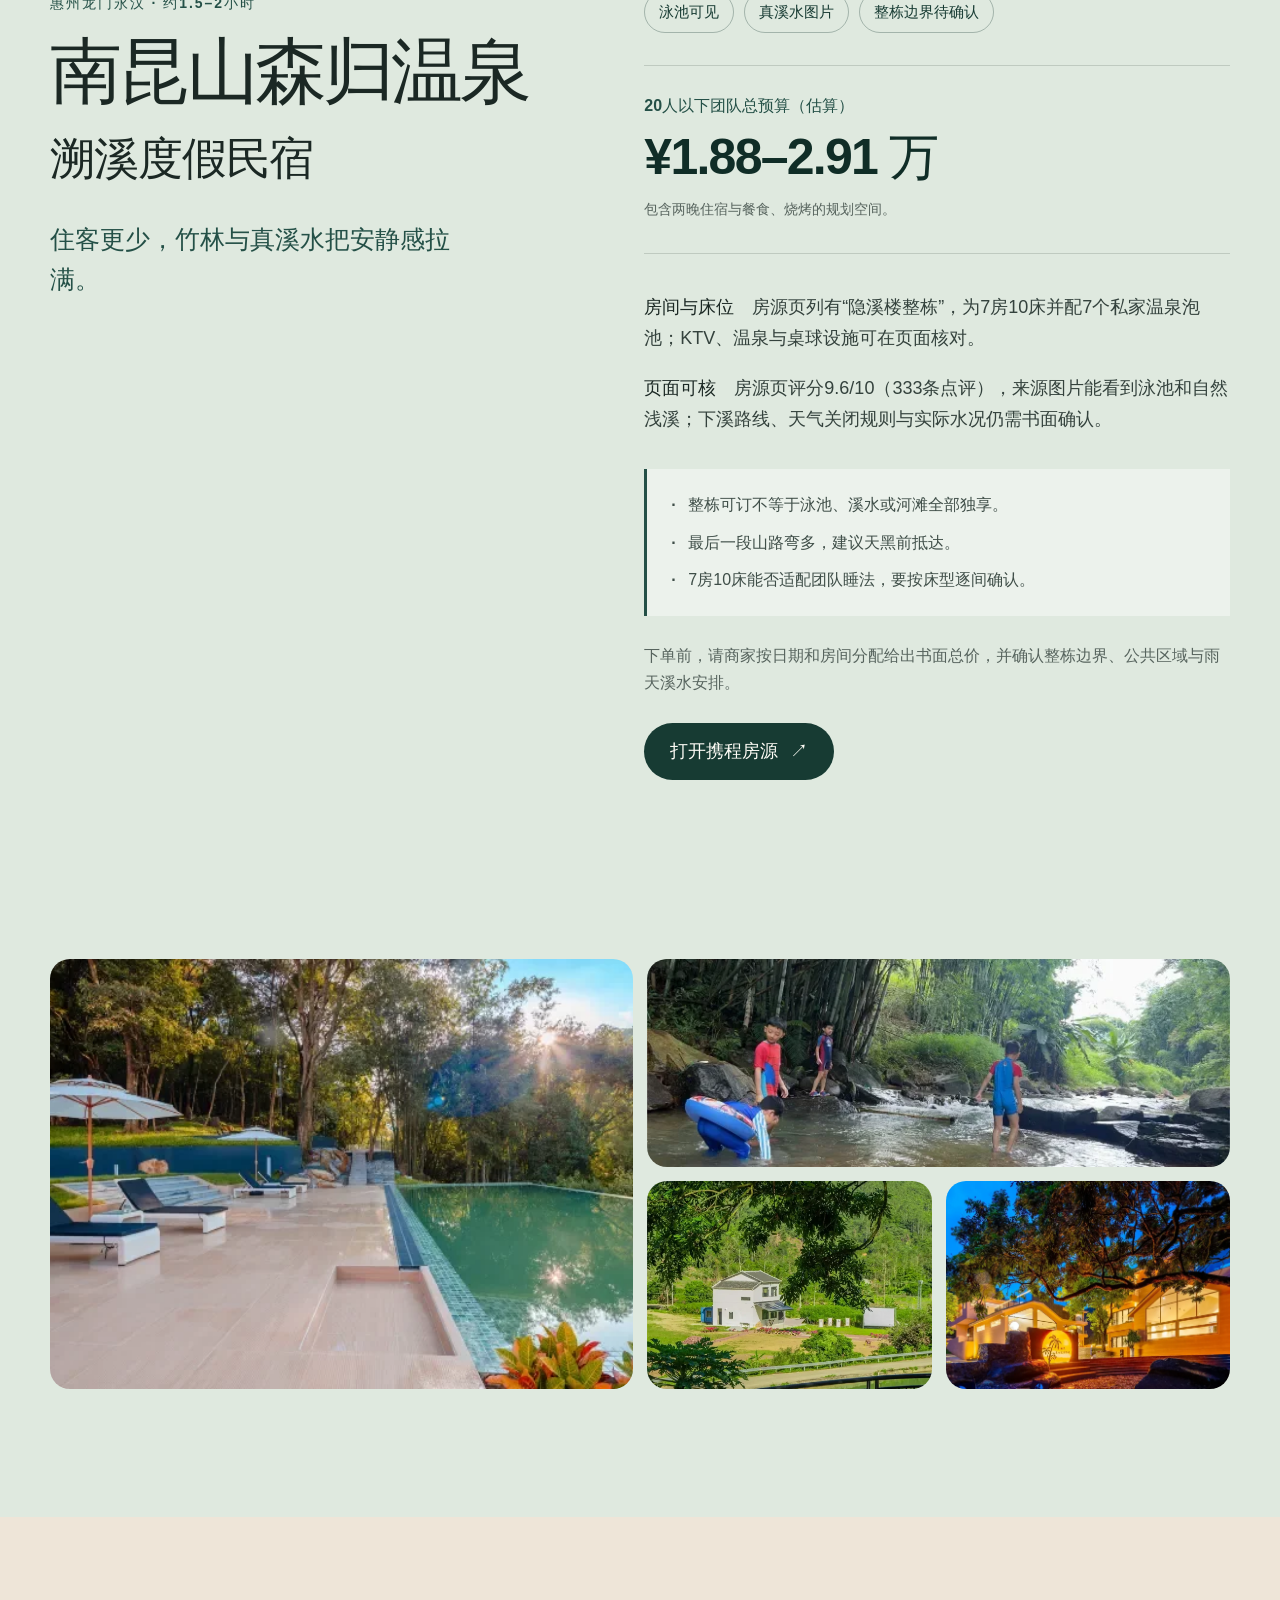
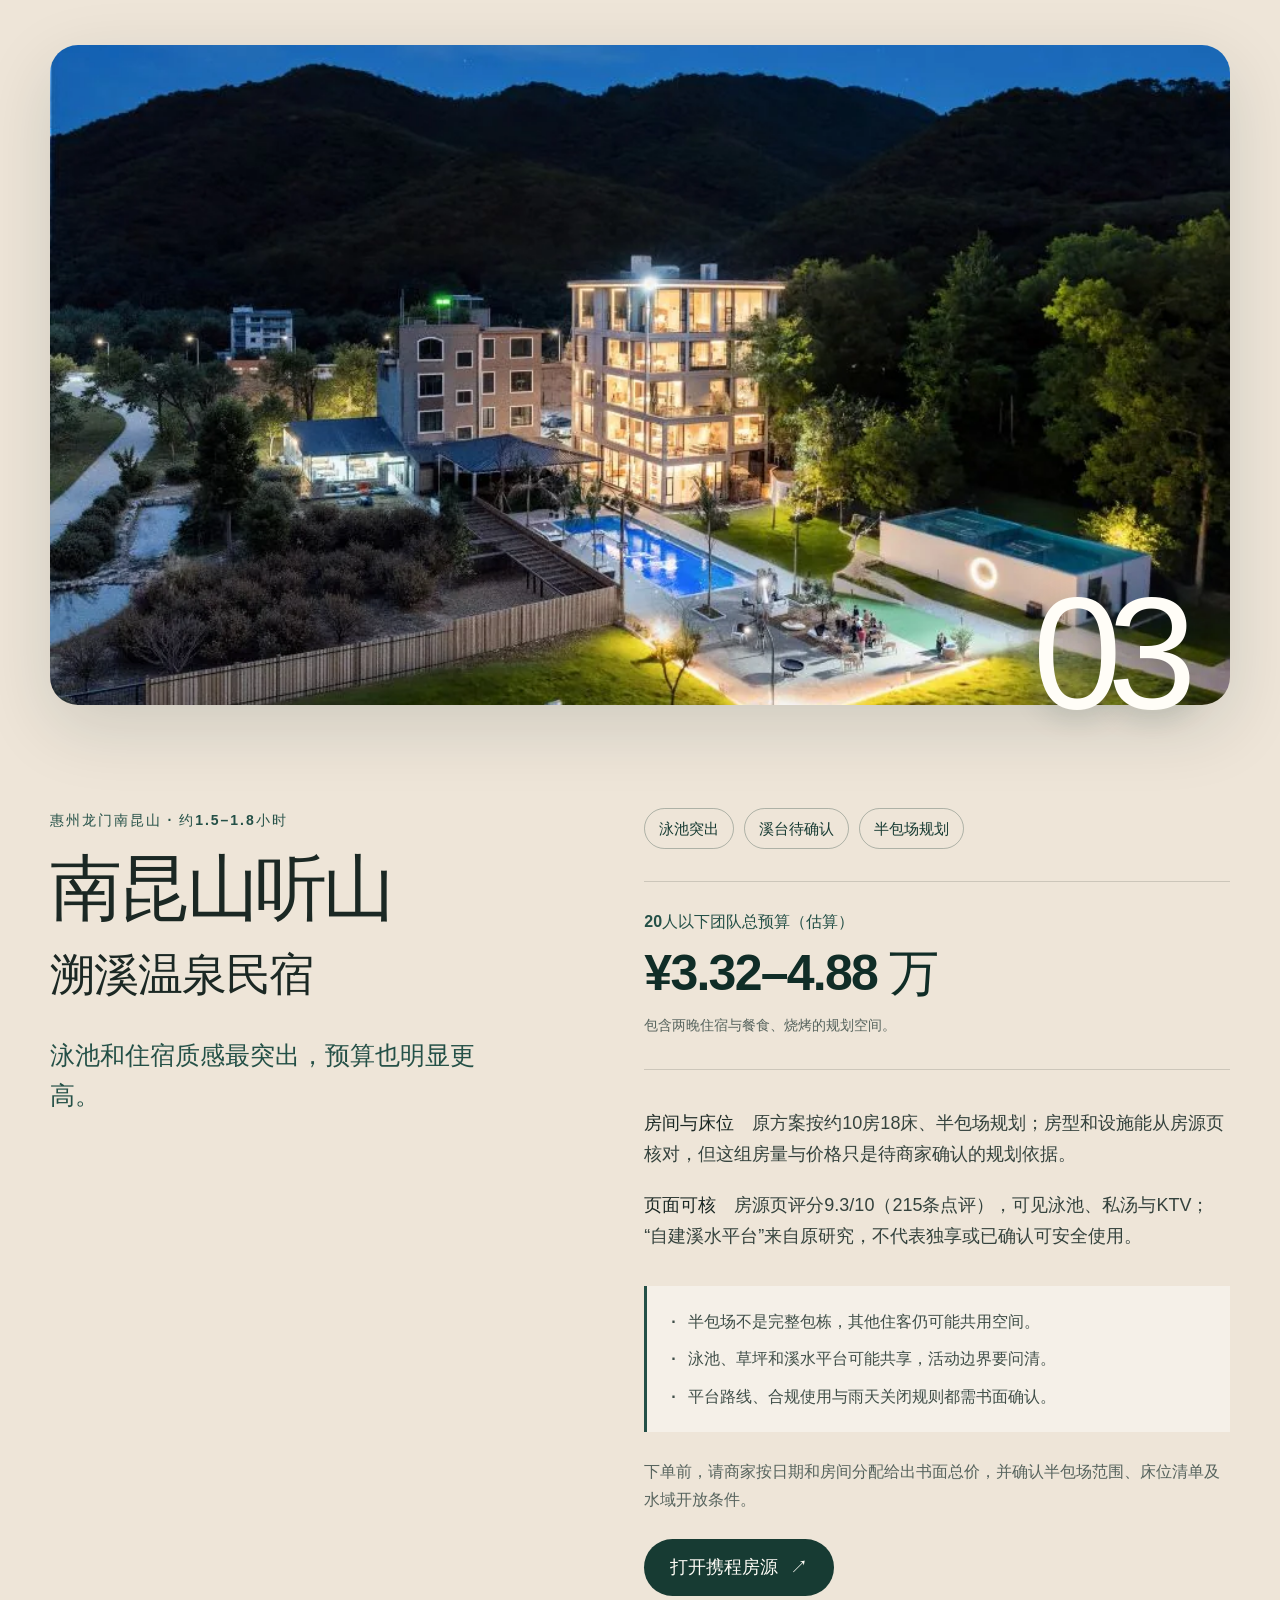
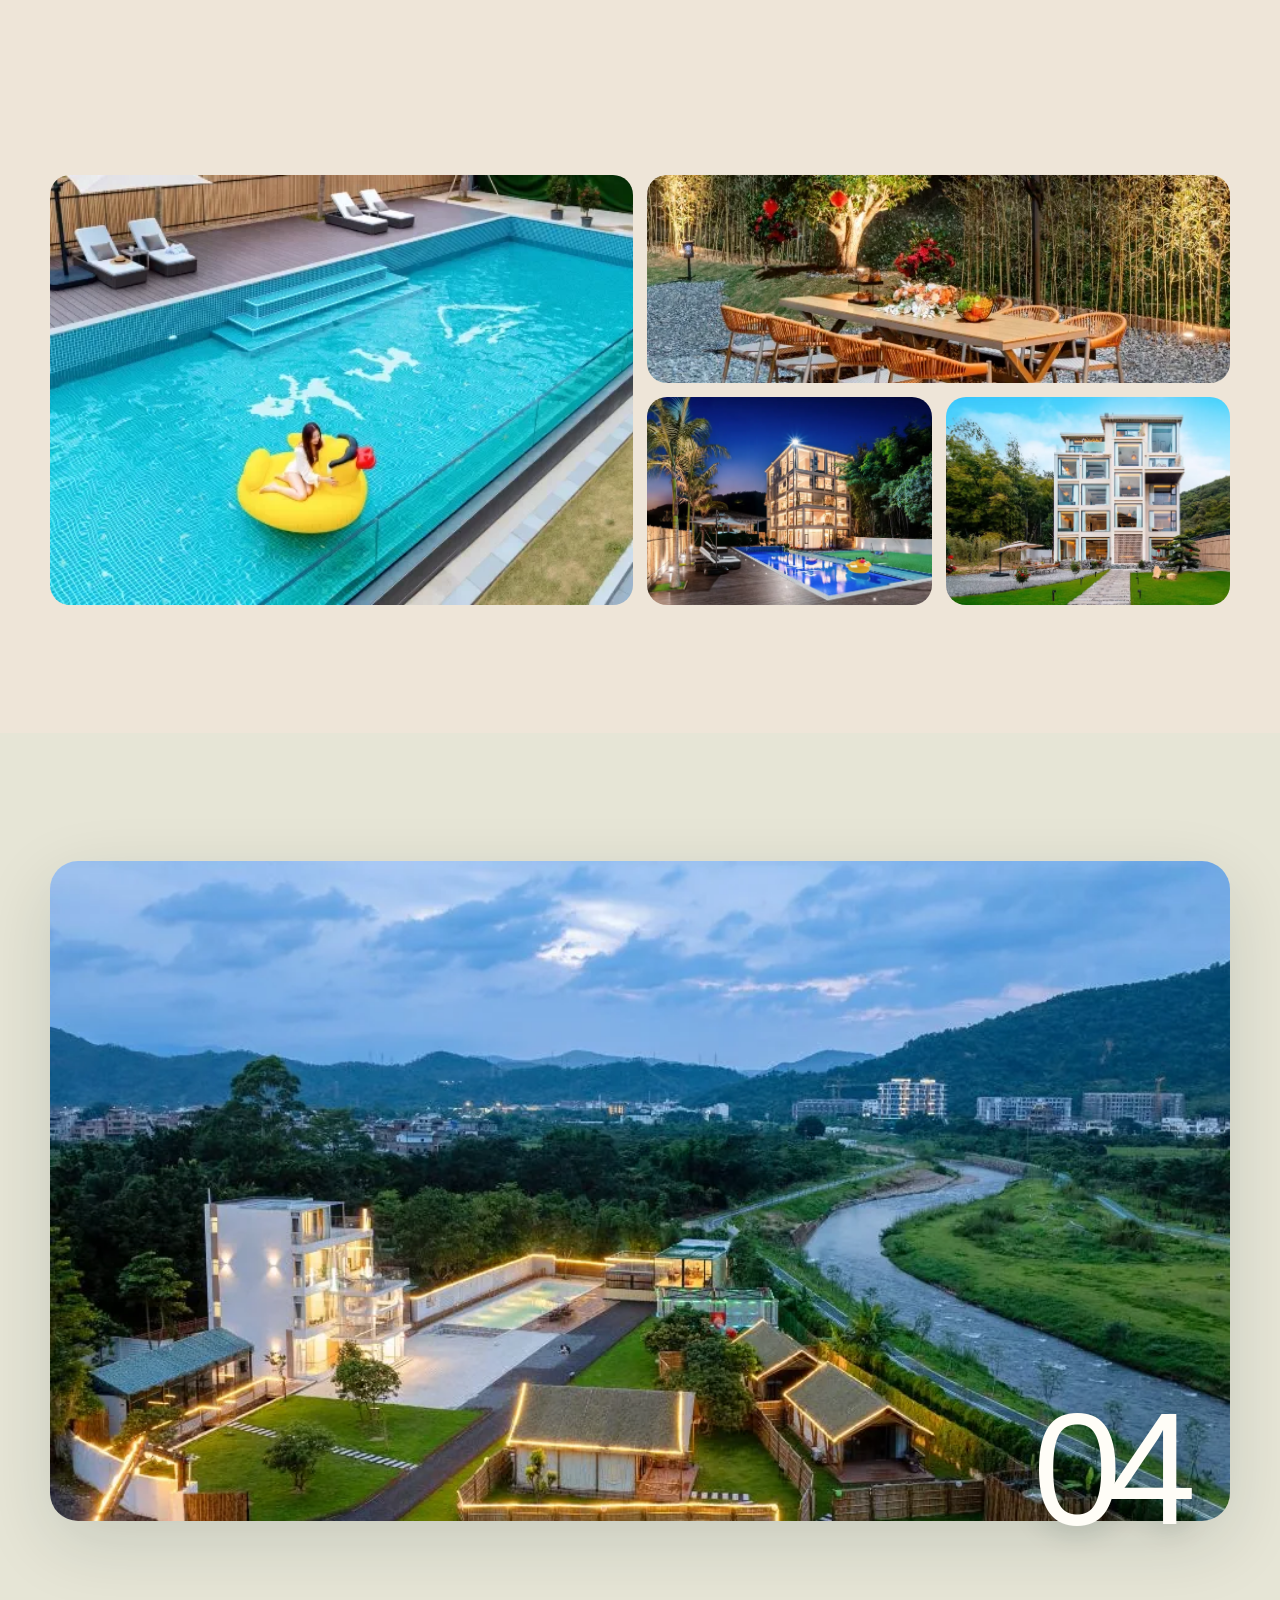
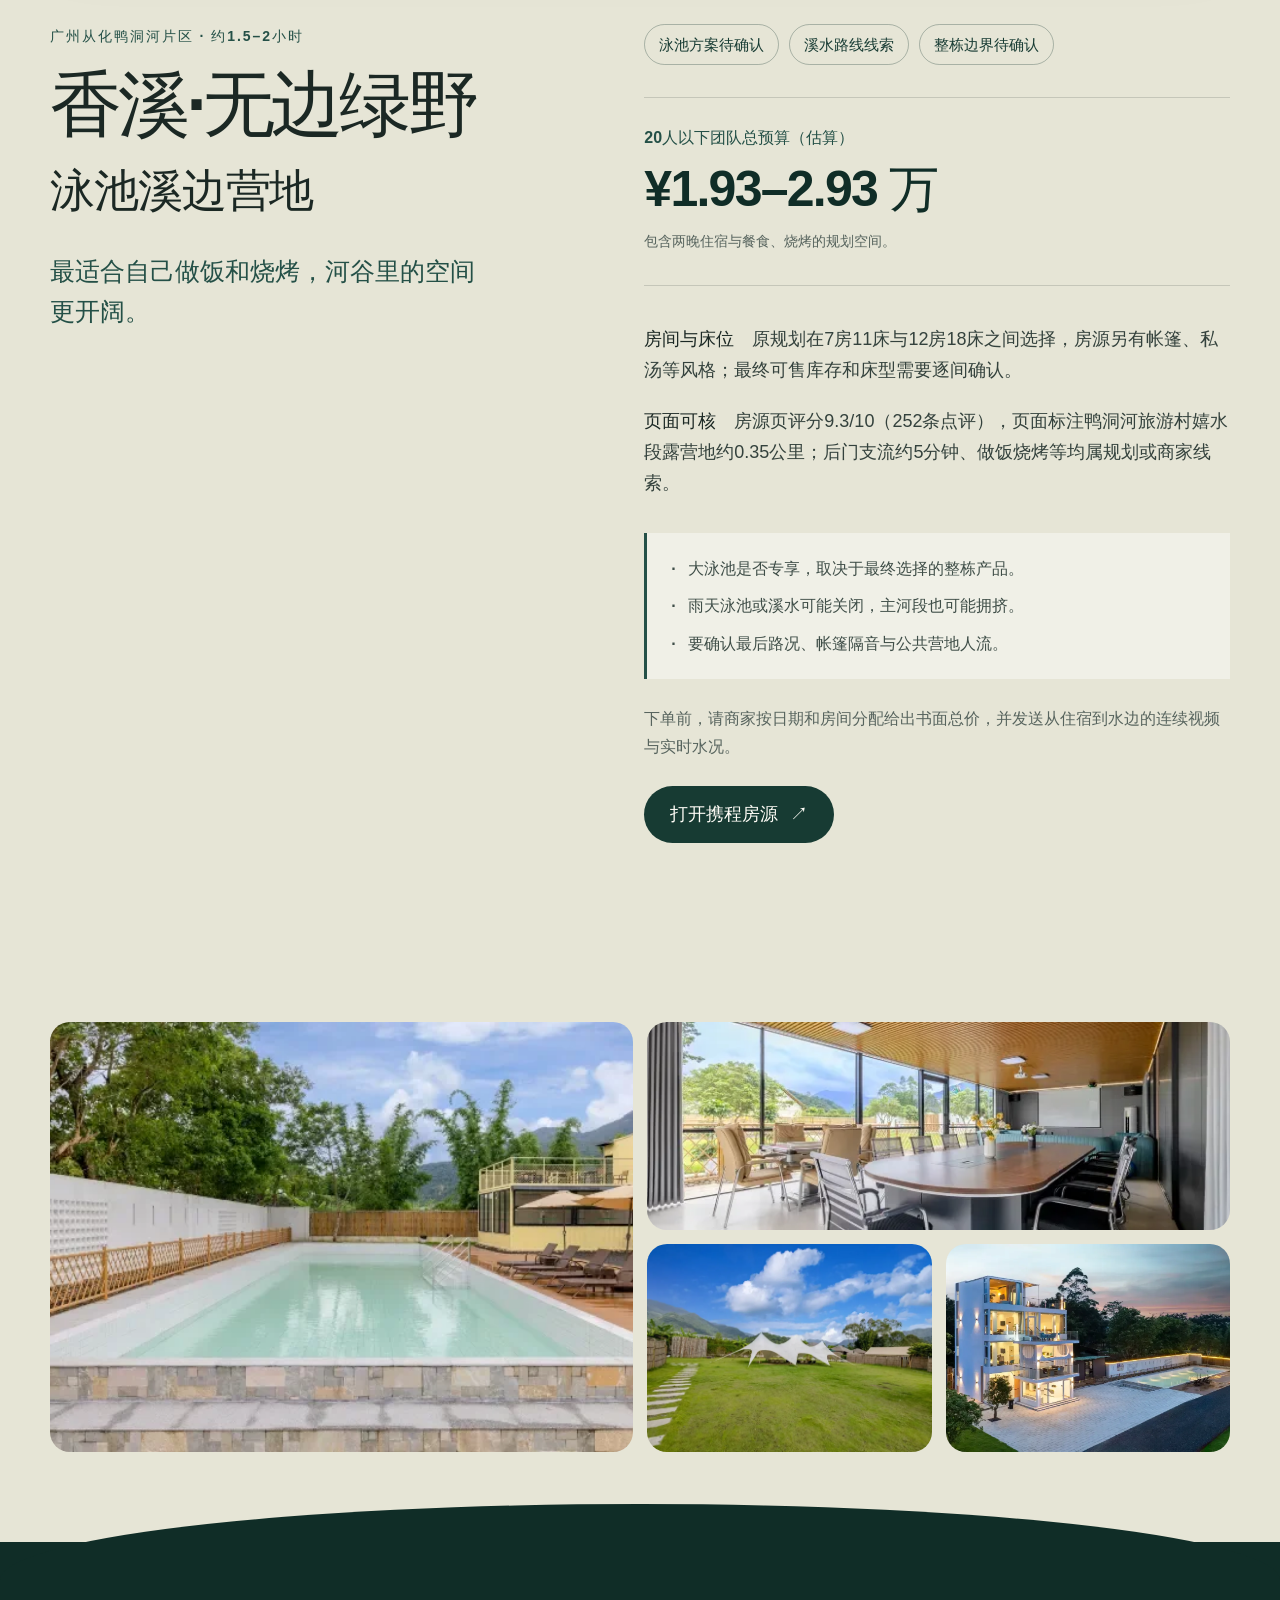
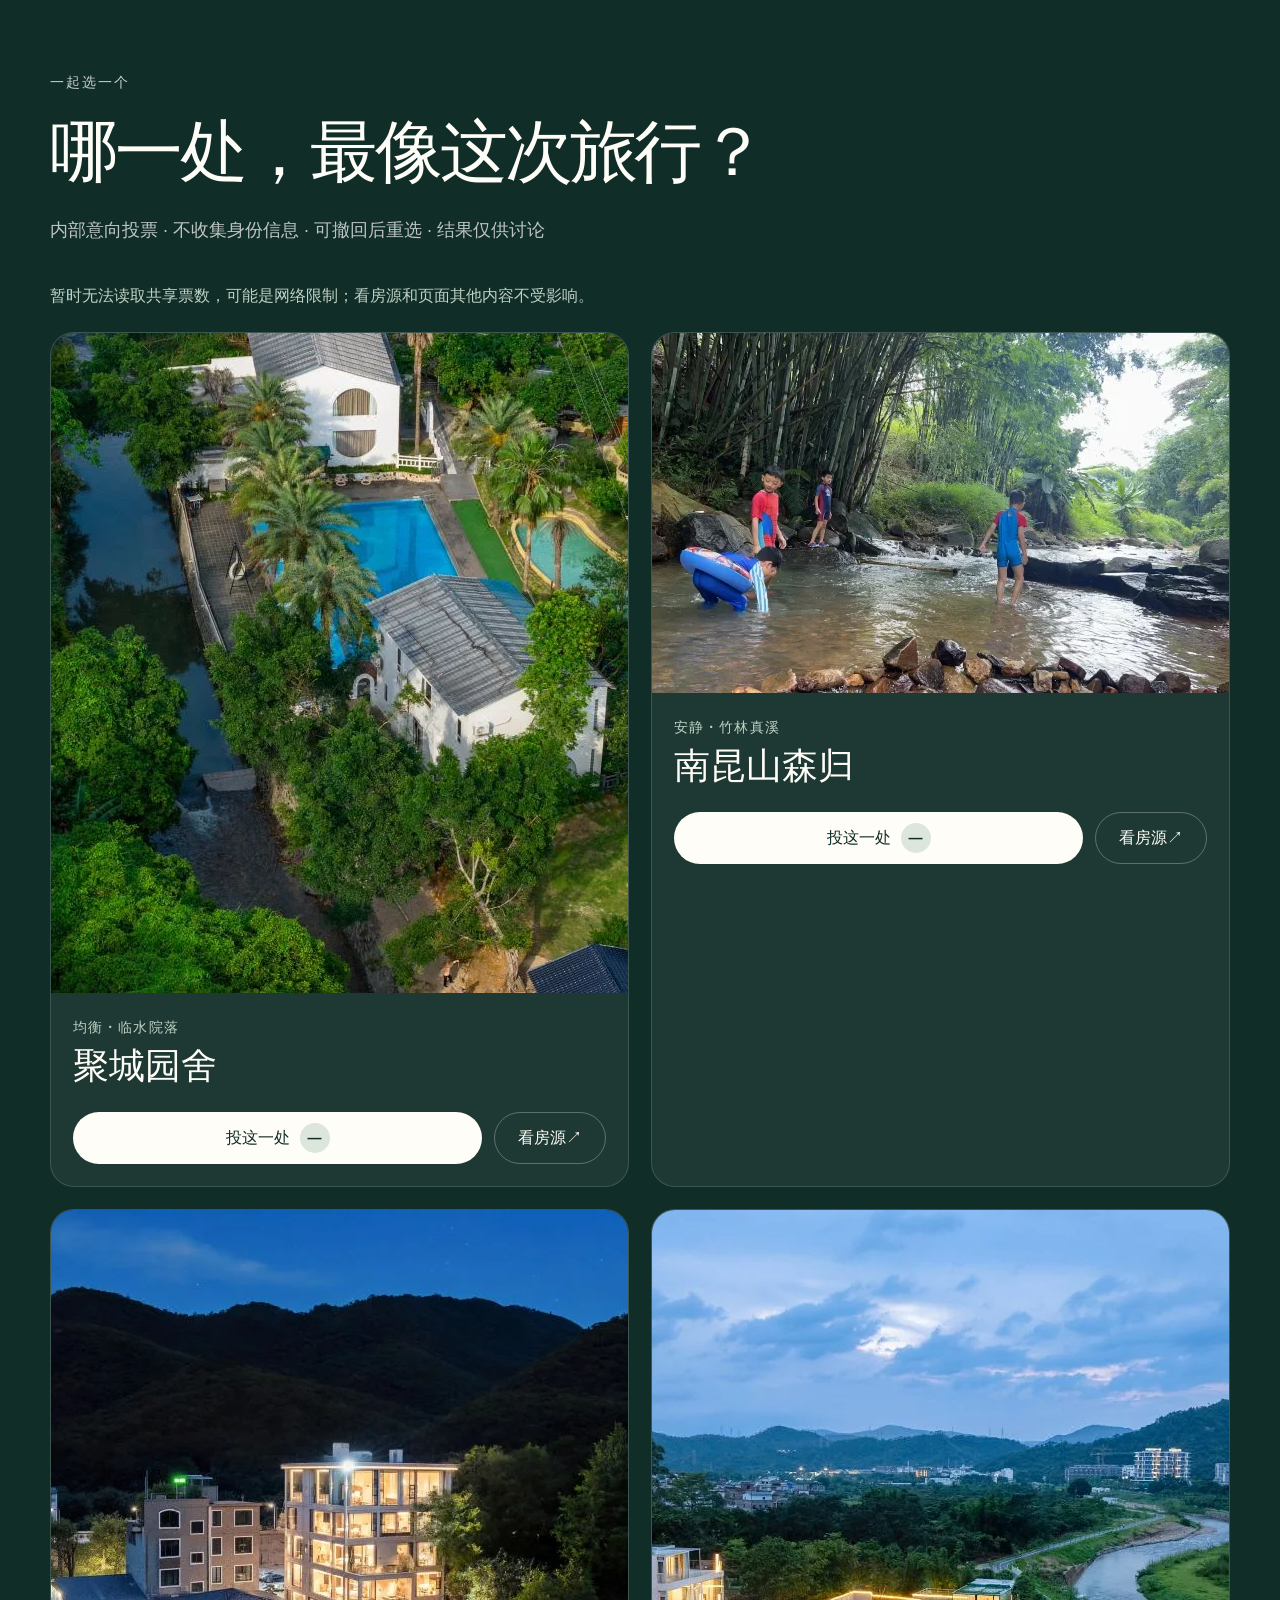
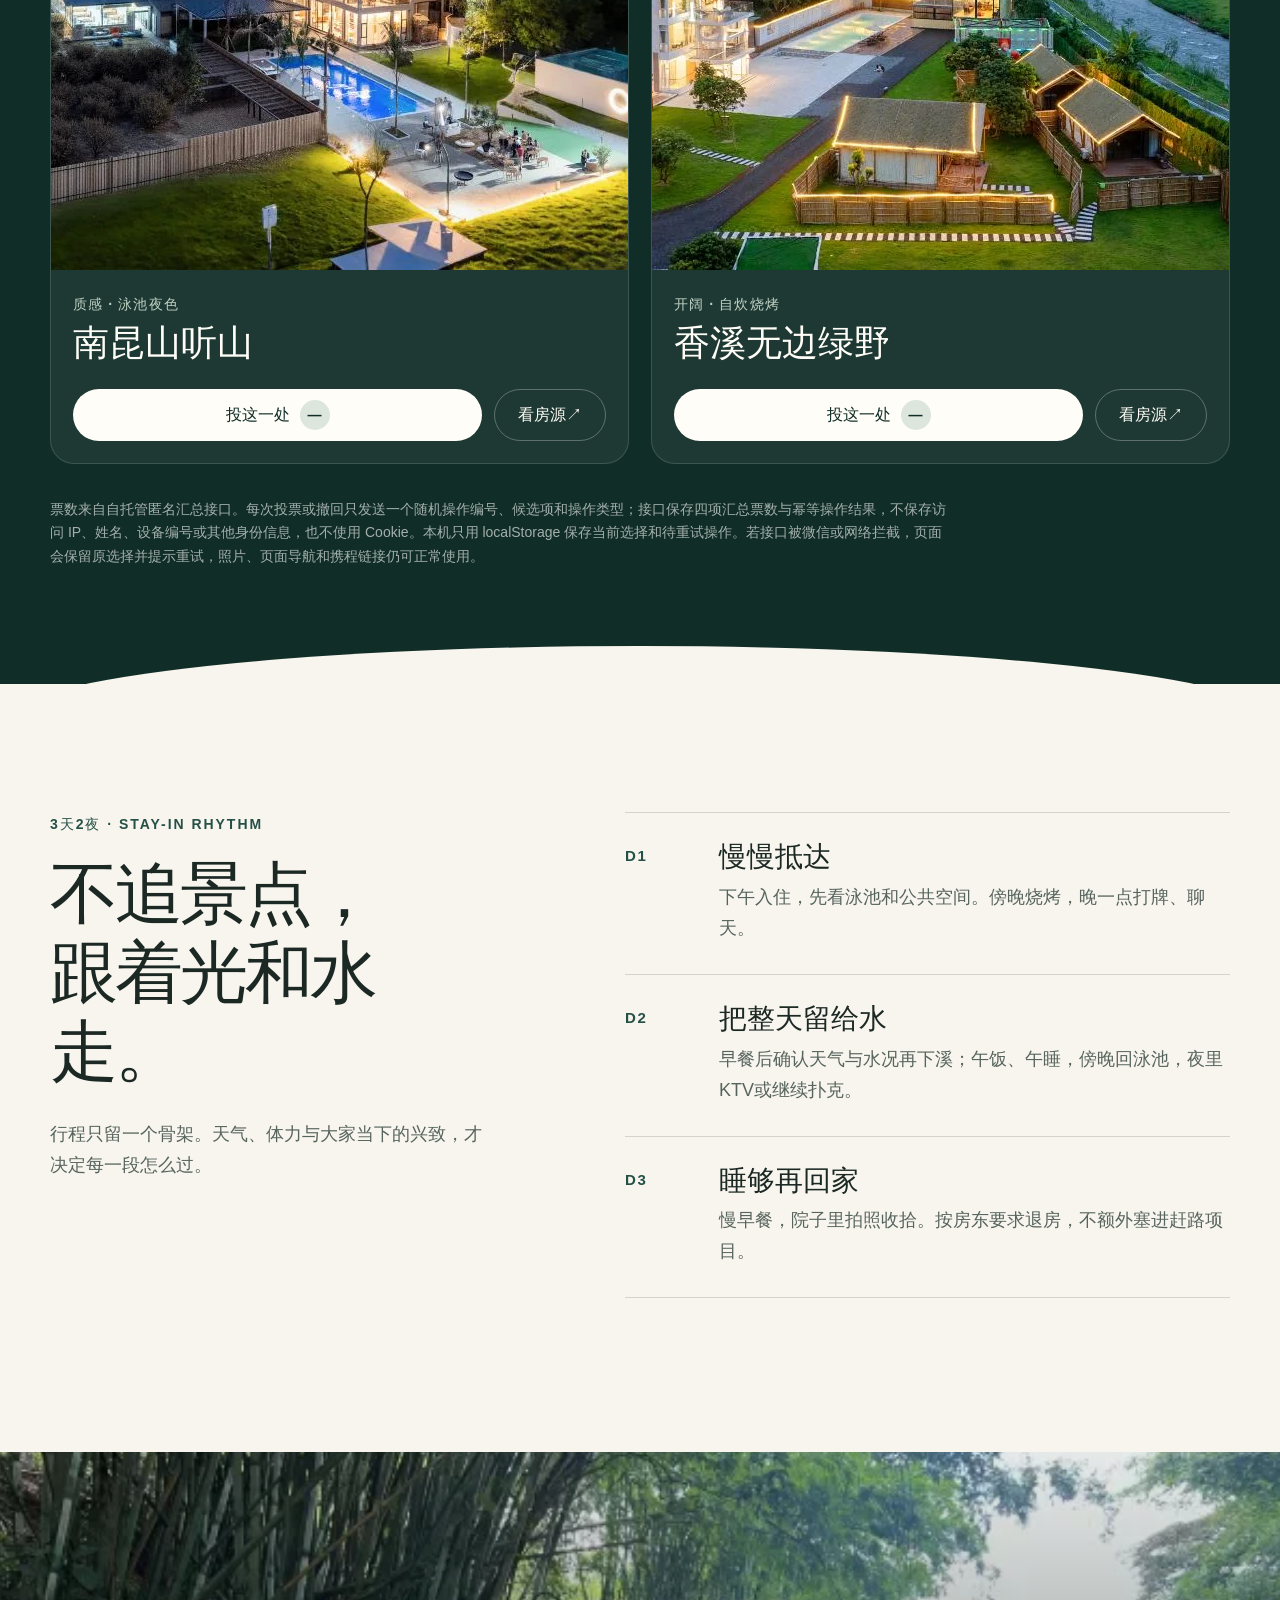
==== commit de726d0d: "fix Xiaohongshu actions for WeChat" ====
--- a/index.html
+++ b/index.html
@@ -33,7 +33,7 @@
   <link rel="preload" href="/assets/stays/jucheng-hero.webp" as="image" type="image/webp" fetchpriority="high">
   <link rel="stylesheet" href="/styles.css?v=20260715-1">
   <script src="/poll.js?v=20260714-3" defer></script>
-  <script src="/app.js?v=20260714-3" defer></script>
+  <script src="/app.js?v=20260715-2" defer></script>
 </head>
 <body>
   <a class="skip-link" href="#main">跳到主要内容</a>
@@ -84,8 +84,9 @@
             <h2 id="inspiration-title">再多看6个，<br>把选择打开一点。</h2>
           </div>
           <div class="inspiration__intro">
-            <p>这组是更宽一点的精品住宿灵感案例，不参与当前四选一投票。小红书按钮会尝试唤起App搜索同名房源；如果微信拦截，可把卡片标题复制到小红书搜索，再到携程核对房型。</p>
+            <p>这组是更宽一点的精品住宿灵感案例，不参与当前四选一投票。微信会拦截直接打开 App 搜索的链接；点按钮会复制完整名称并打开小红书，再粘贴搜索。</p>
             <p id="inspiration-boundary" class="inspiration__boundary">房源身份与携程条目及预订入口已交叉核验；2026年8月具体房态、20人以下团队总报价、房间与床位分配、包场或包栋范围、设施开放与天气影响，均需向商家书面确认。</p>
+            <p id="xhs-copy-status" class="inspiration__boundary" role="status" aria-live="polite" aria-atomic="true"></p>
           </div>
         </div>
 
@@ -99,7 +100,7 @@
               <p>森林、河流与建筑融在一起，适合找更安静、更有生态质感的山居方向。</p>
               <p class="inspiration-card__fit"><strong>组队提醒</strong>　20人以下团队的房间分配及是否可包场，都要单独询问。</p>
               <div class="inspiration-actions">
-                <a href="xhsdiscover://search/result?keyword=%E9%BE%99%E9%97%A8%E5%8D%81%E5%AD%97%E6%B0%B4%E7%94%9F%E6%80%81%E5%BA%A6%E5%81%87%E6%9D%91&amp;source=deeplink">小红书App搜实拍</a>
+                <a href="https://www.xiaohongshu.com/explore" target="_blank" rel="noopener noreferrer" data-xhs-keyword="龙门十字水生态度假村">复制名称，去小红书</a>
                 <a href="https://hotels.ctrip.com/hotels/437224.html" target="_blank" rel="noopener noreferrer">携程核房型</a>
               </div>
             </div>
@@ -113,7 +114,7 @@
               <p>携程广州设计酒店榜 No.11；私汤、设计感与河畔环境是主要灵感。</p>
               <p class="inspiration-card__fit"><strong>组队提醒</strong>　按酒店多房组合考虑，房量与床型要逐间确认。</p>
               <div class="inspiration-actions">
-                <a href="xhsdiscover://search/result?keyword=%E5%B9%BF%E5%B7%9E%E4%B8%8A%E6%B0%B4%E7%B2%BE%E5%93%81%E8%AE%BE%E8%AE%A1%E9%85%92%E5%BA%97&amp;source=deeplink">小红书App搜实拍</a>
+                <a href="https://www.xiaohongshu.com/explore" target="_blank" rel="noopener noreferrer" data-xhs-keyword="广州上水精品设计酒店">复制名称，去小红书</a>
                 <a href="https://hotels.ctrip.com/hotels/67755683.html" target="_blank" rel="noopener noreferrer">携程核房型</a>
               </div>
             </div>
@@ -127,7 +128,7 @@
               <p>山湖温泉、KTV，以及客房与别墅的组合，为多人活动提供另一种思路。</p>
               <p class="inspiration-card__fit"><strong>组队提醒</strong>　20人以下团队的床位怎么分，必须按实际可售房型询问。</p>
               <div class="inspiration-actions">
-                <a href="xhsdiscover://search/result?keyword=%E8%8B%B1%E5%BE%B7%E7%A7%AF%E5%BA%86%E9%87%8C%E4%BB%99%E6%B9%96%C2%B7%E5%80%9A%E5%B3%A6%E9%A3%8E%E5%90%95%E6%B8%A9%E6%B3%89%E5%BA%A6%E5%81%87%E9%85%92%E5%BA%97&amp;source=deeplink">小红书App搜实拍</a>
+                <a href="https://www.xiaohongshu.com/explore" target="_blank" rel="noopener noreferrer" data-xhs-keyword="英德积庆里仙湖·倚峦风吕温泉度假酒店">复制名称，去小红书</a>
                 <a href="https://hotels.ctrip.com/hotels/1057775.html" target="_blank" rel="noopener noreferrer">携程核房型</a>
               </div>
             </div>
@@ -141,7 +142,7 @@
               <p>入选携程2026中国美景酒店榜，180°海景与泳池把方向从山溪切换到海边。</p>
               <p class="inspiration-card__fit"><strong>组队提醒</strong>　这是多房酒店，不是整屋包栋方案。</p>
               <div class="inspiration-actions">
-                <a href="xhsdiscover://search/result?keyword=%E6%83%A0%E5%B7%9E%E5%B0%8F%E5%BE%84%E6%B9%BE%E8%89%BE%E7%BE%8E%E9%85%92%E5%BA%97&amp;source=deeplink">小红书App搜实拍</a>
+                <a href="https://www.xiaohongshu.com/explore" target="_blank" rel="noopener noreferrer" data-xhs-keyword="惠州小径湾艾美酒店">复制名称，去小红书</a>
                 <a href="https://hotels.ctrip.com/hotels/5782050.html" target="_blank" rel="noopener noreferrer">携程核房型</a>
               </div>
             </div>
@@ -155,7 +156,7 @@
               <p>携程惠州精品民宿榜 No.15；森林图书馆、泳池和独栋别墅最贴近精品民宿方向。</p>
               <p class="inspiration-card__fit"><strong>组队提醒</strong>　整栋或多栋能否同日组合，需要直接询问。</p>
               <div class="inspiration-actions">
-                <a href="xhsdiscover://search/result?keyword=%E9%BE%99%E9%97%A8%E7%88%B1%E6%A0%91%C2%B7%E5%8D%97%E6%98%86%E7%A7%98%E5%A2%83%E6%B0%91%E5%AE%BF&amp;source=deeplink">小红书App搜实拍</a>
+                <a href="https://www.xiaohongshu.com/explore" target="_blank" rel="noopener noreferrer" data-xhs-keyword="龙门爱树·南昆秘境民宿">复制名称，去小红书</a>
                 <a href="https://hotels.ctrip.com/hotels/69293592.html" target="_blank" rel="noopener noreferrer">携程核房型</a>
               </div>
             </div>
@@ -169,7 +170,7 @@
               <p>入选携程2026中国温泉酒店榜；无边泳池、湖畔别墅与中式园林是主要看点。</p>
               <p class="inspiration-card__fit"><strong>组队提醒</strong>　按酒店与别墅组合核房，不预设整场包下。</p>
               <div class="inspiration-actions">
-                <a href="xhsdiscover://search/result?keyword=%E6%83%A0%E5%B7%9E%E4%B8%AD%E6%B5%B7%E6%B1%A4%E6%B3%89%E9%85%92%E5%BA%97&amp;source=deeplink">小红书App搜实拍</a>
+                <a href="https://www.xiaohongshu.com/explore" target="_blank" rel="noopener noreferrer" data-xhs-keyword="惠州中海汤泉酒店">复制名称，去小红书</a>
                 <a href="https://hotels.ctrip.com/hotels/98323245.html" target="_blank" rel="noopener noreferrer">携程核房型</a>
               </div>
             </div>
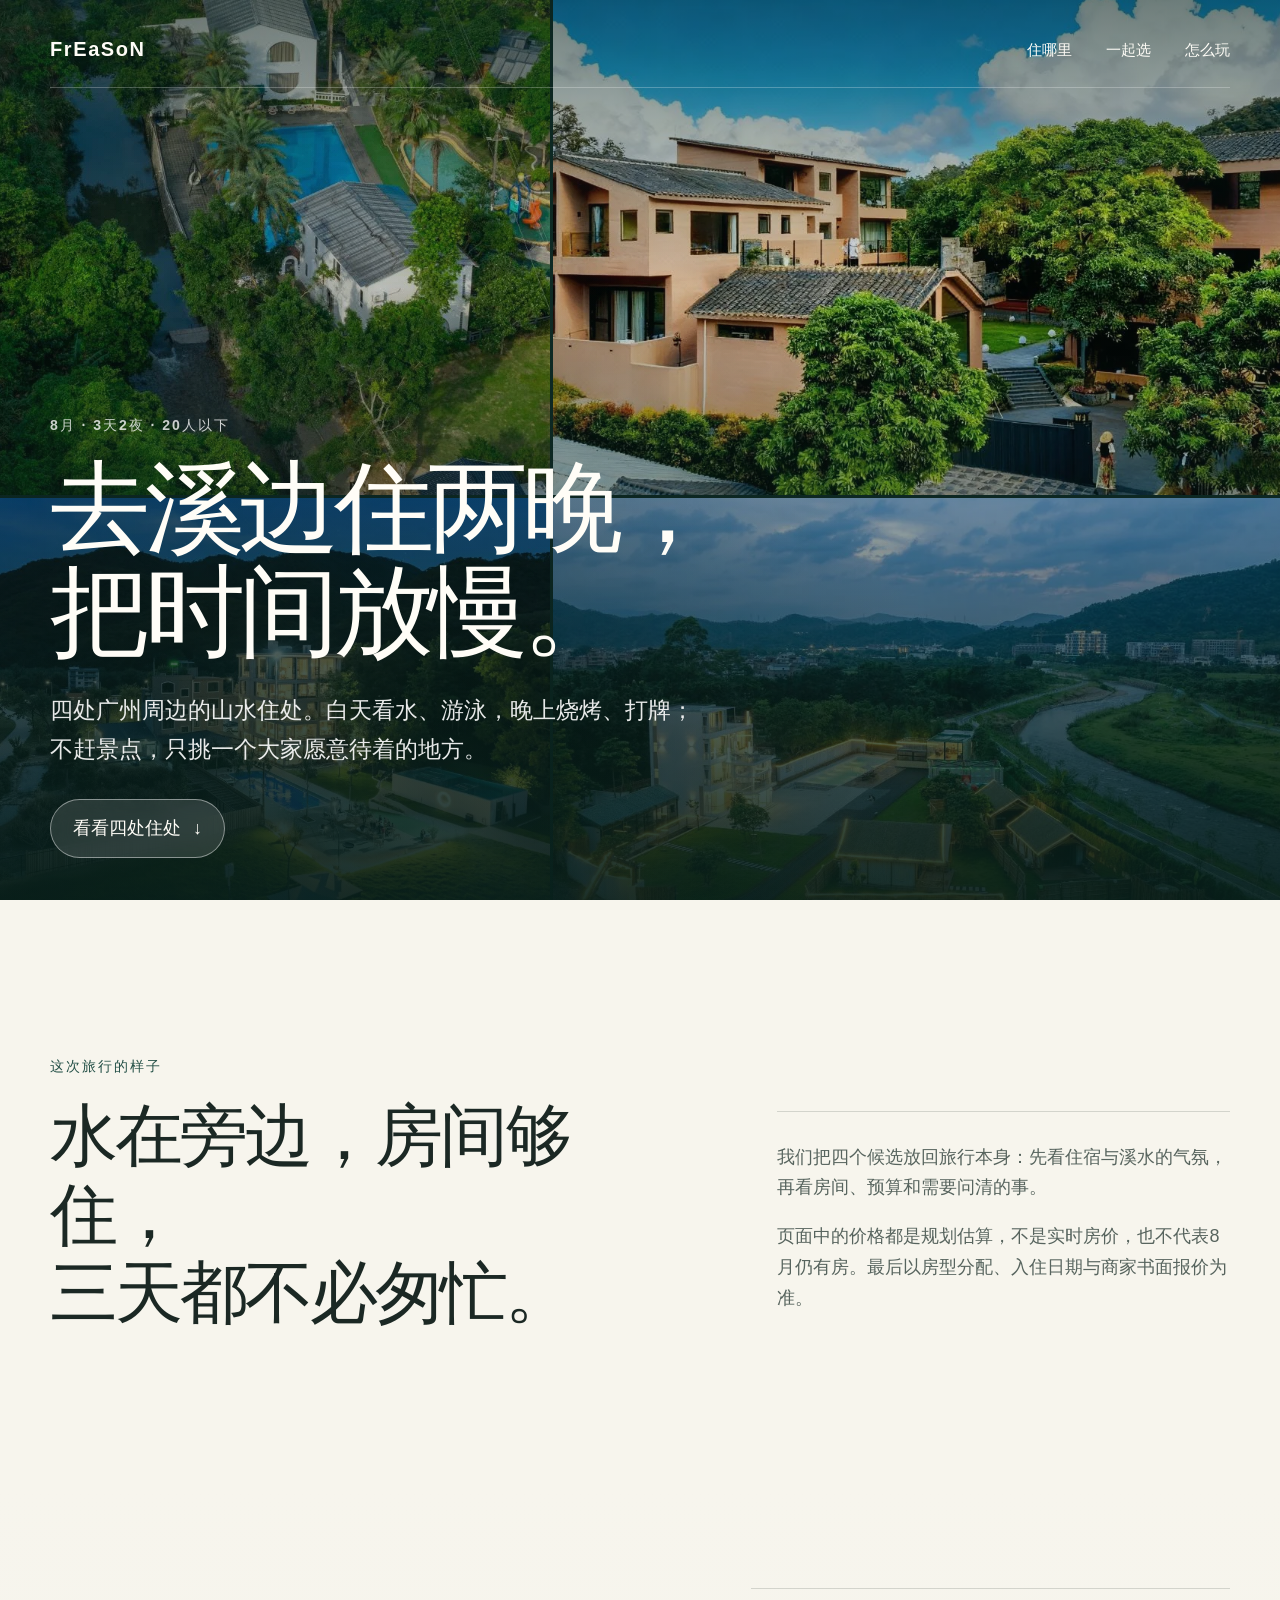
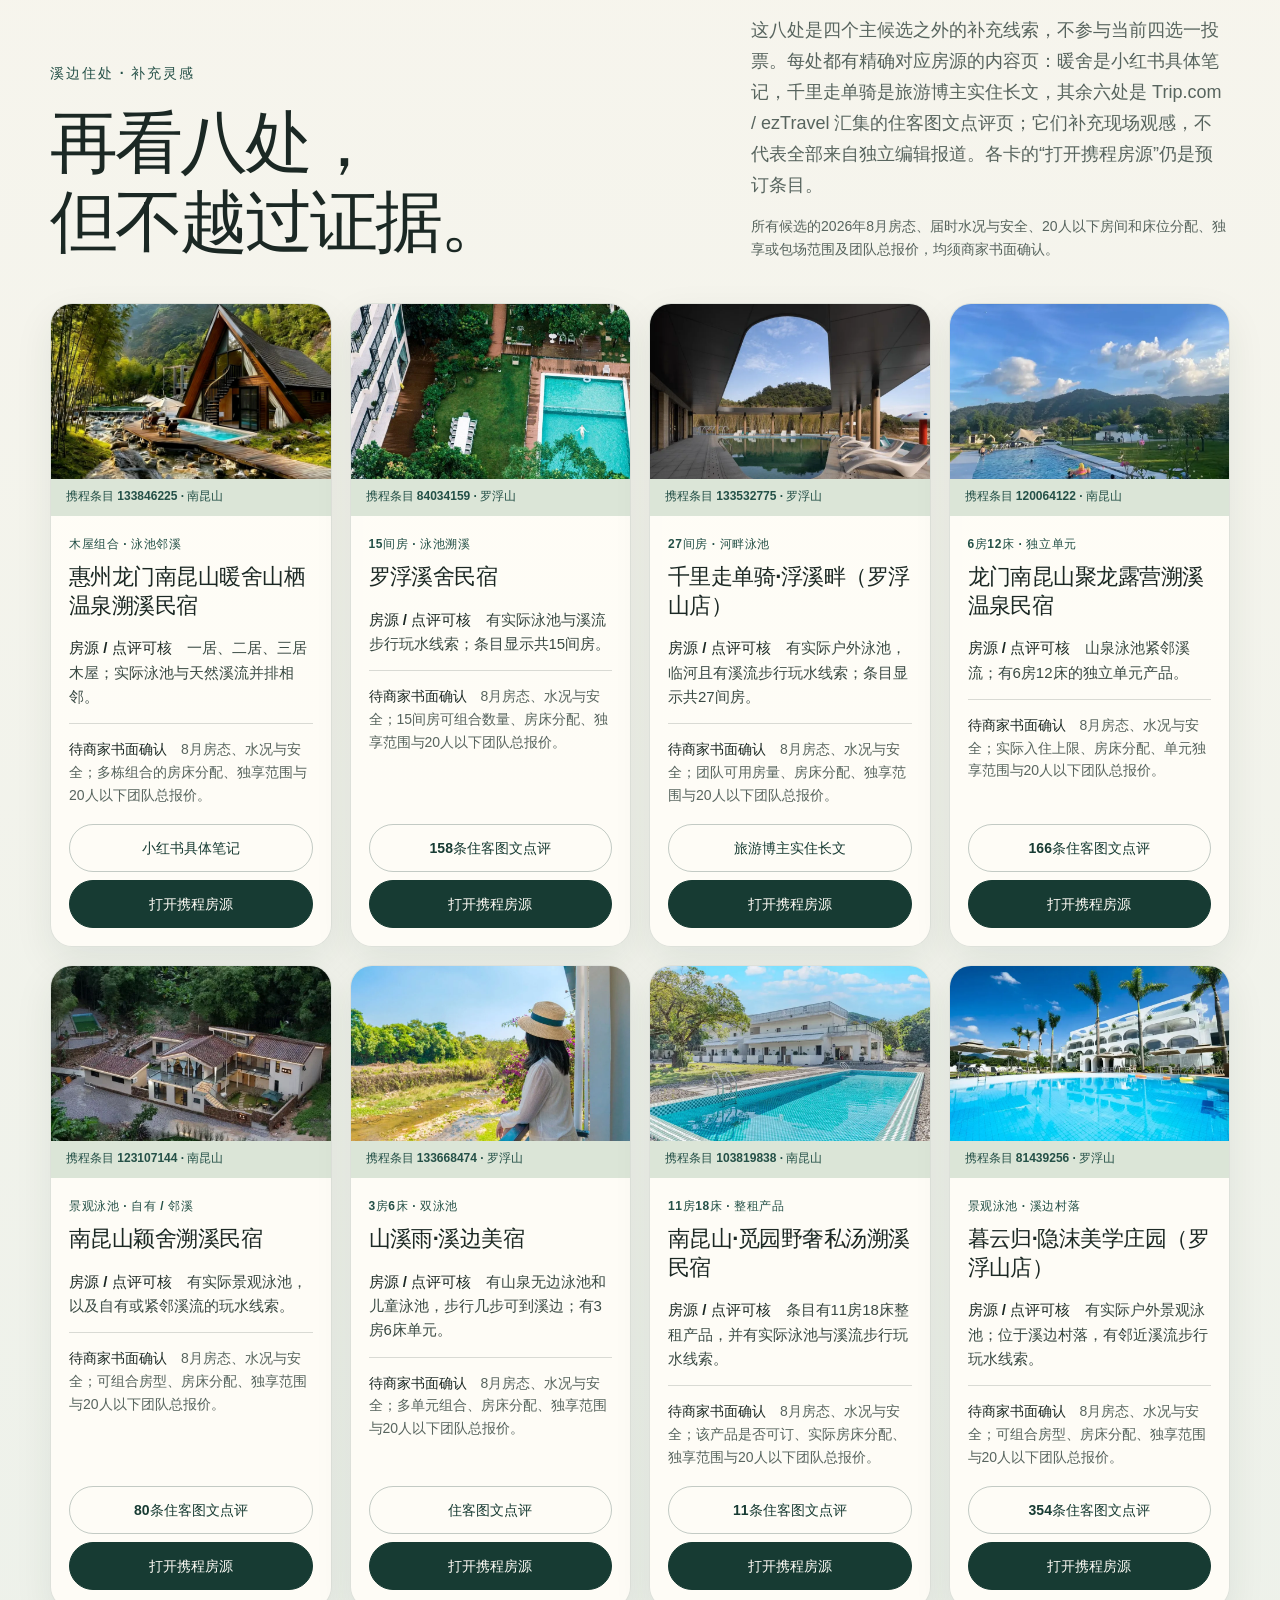
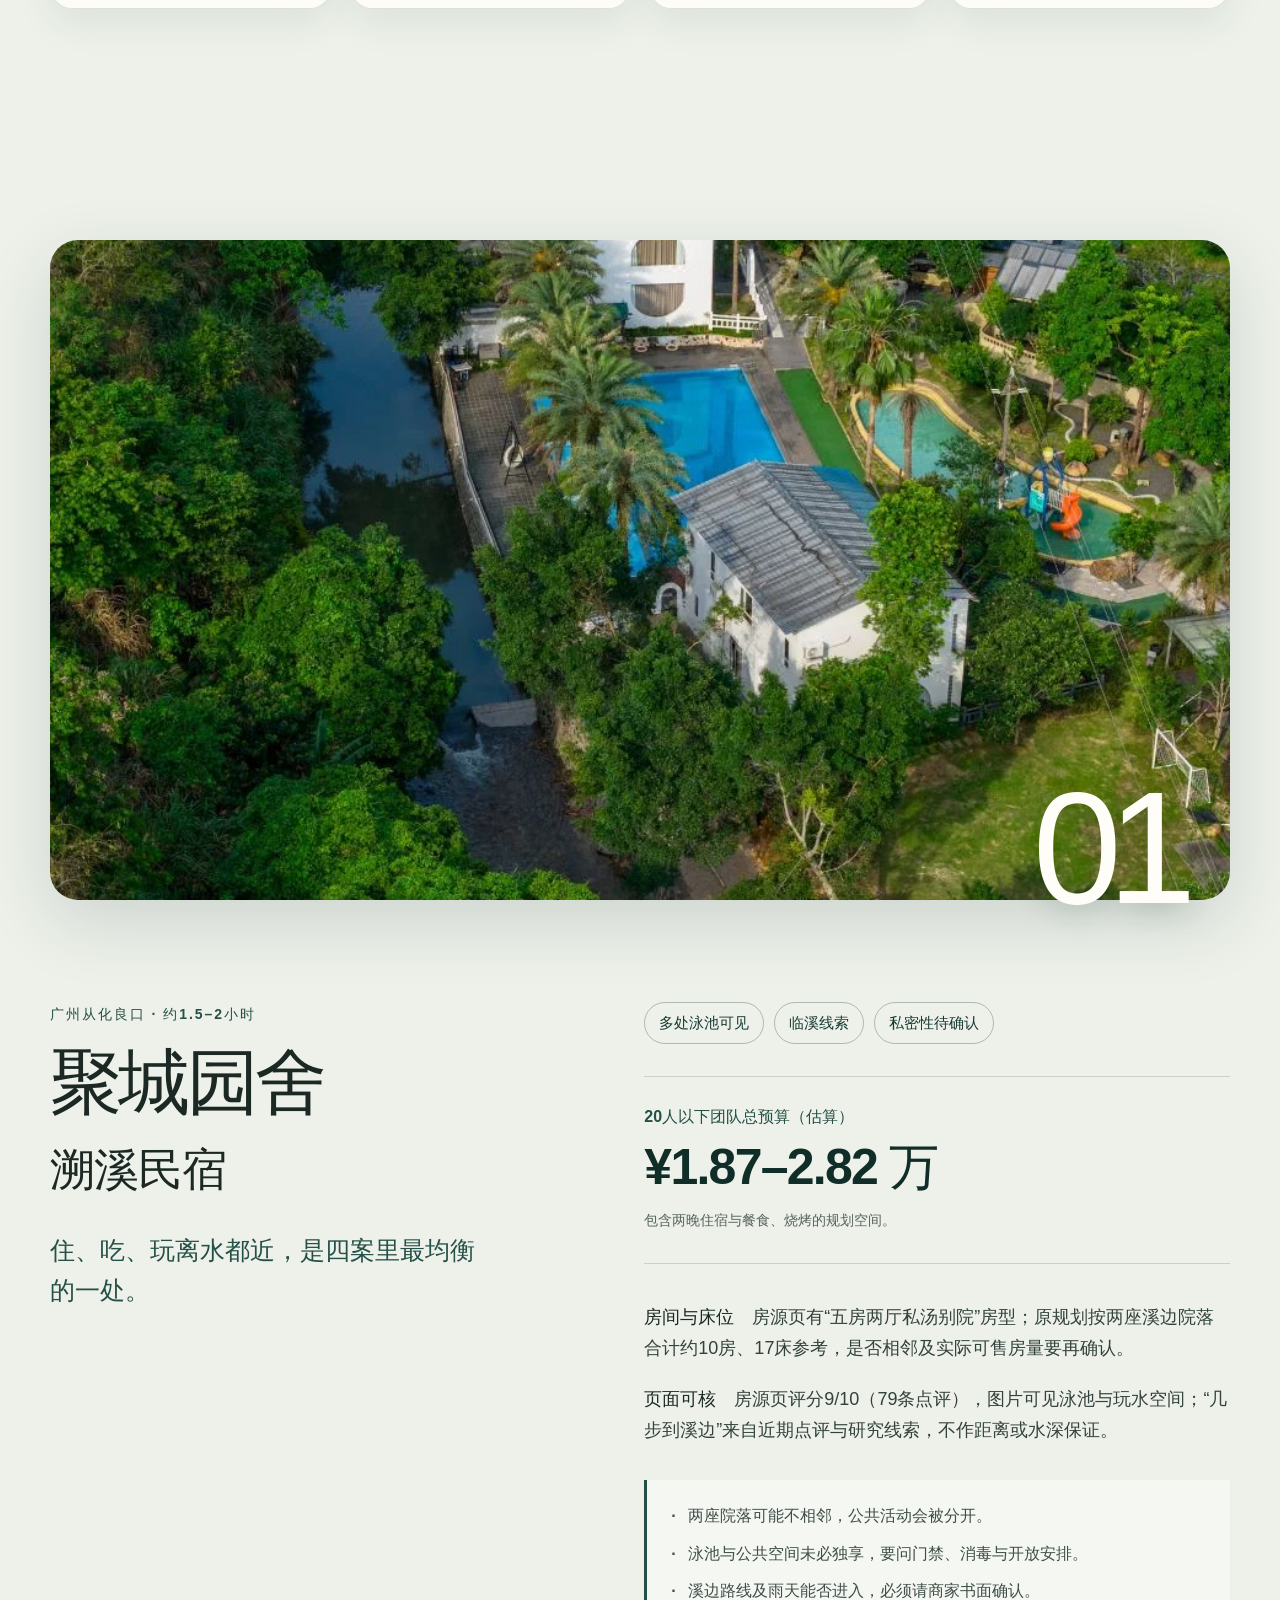
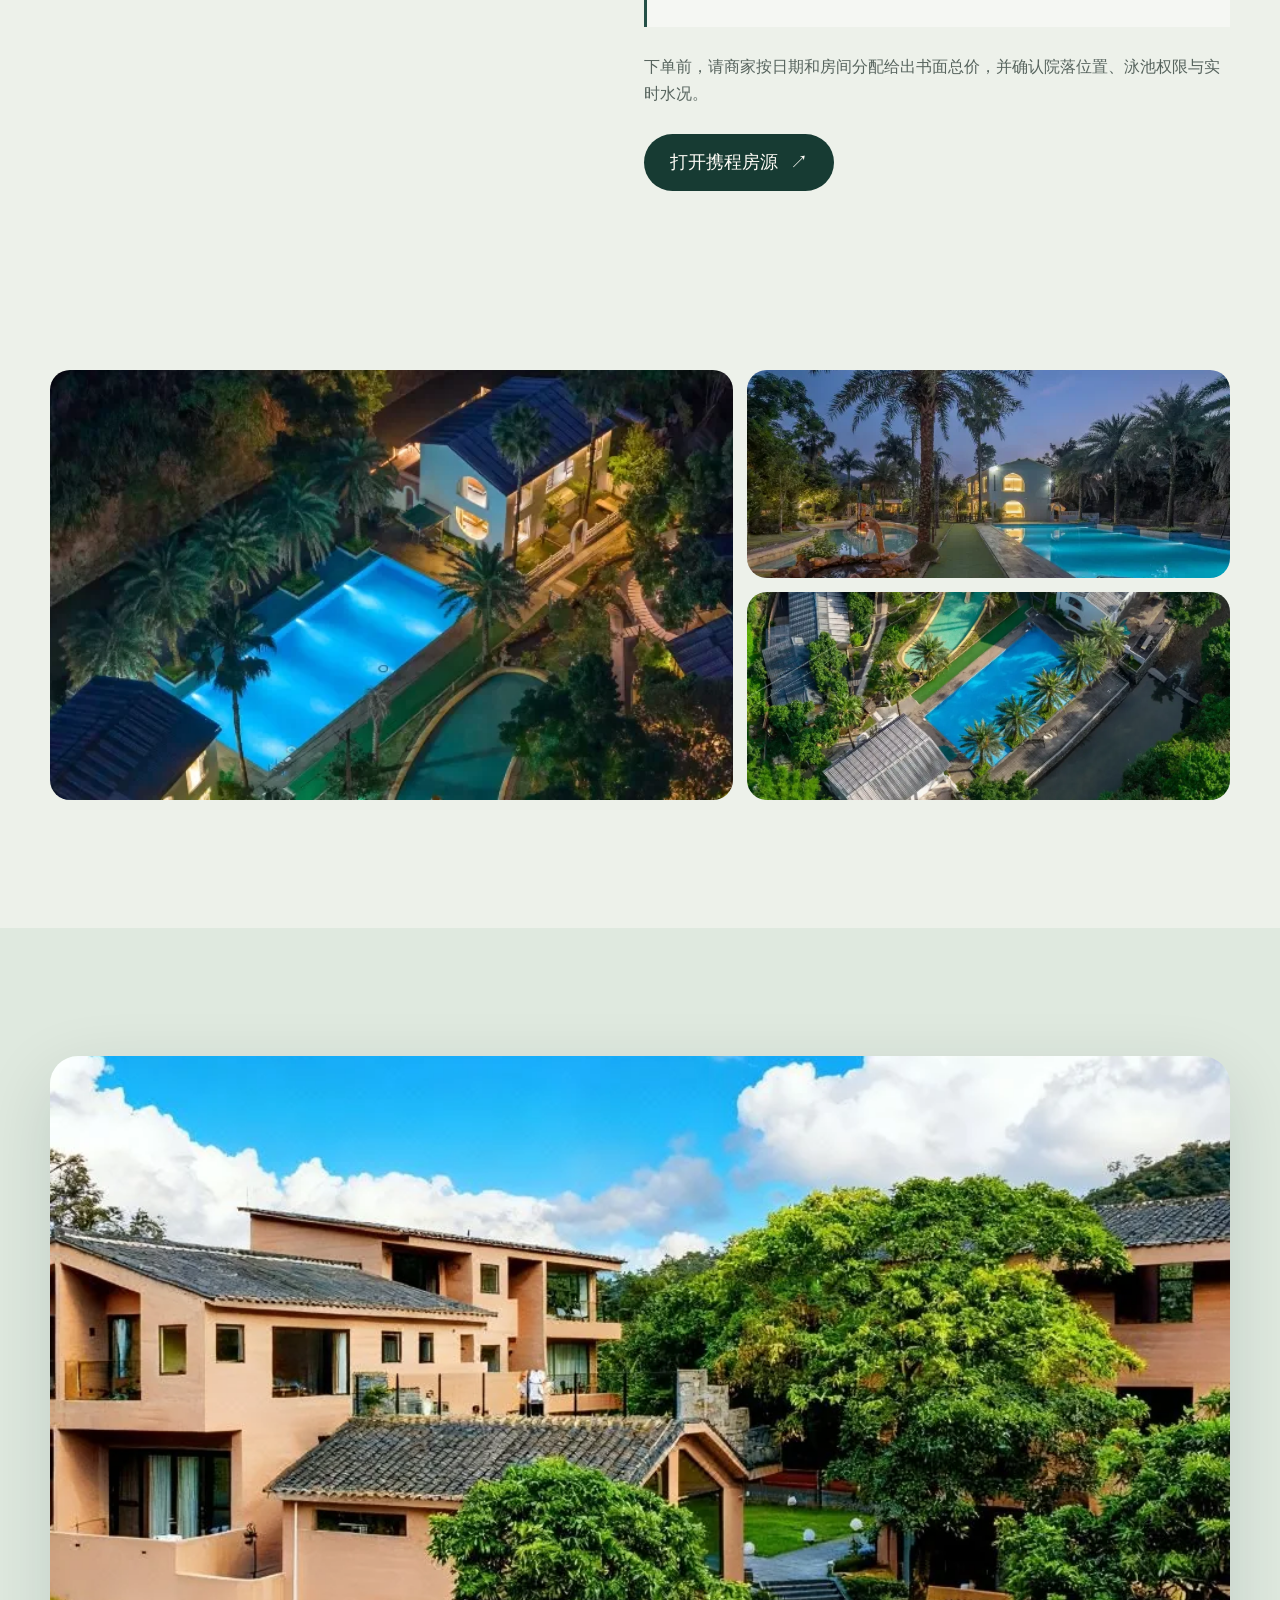
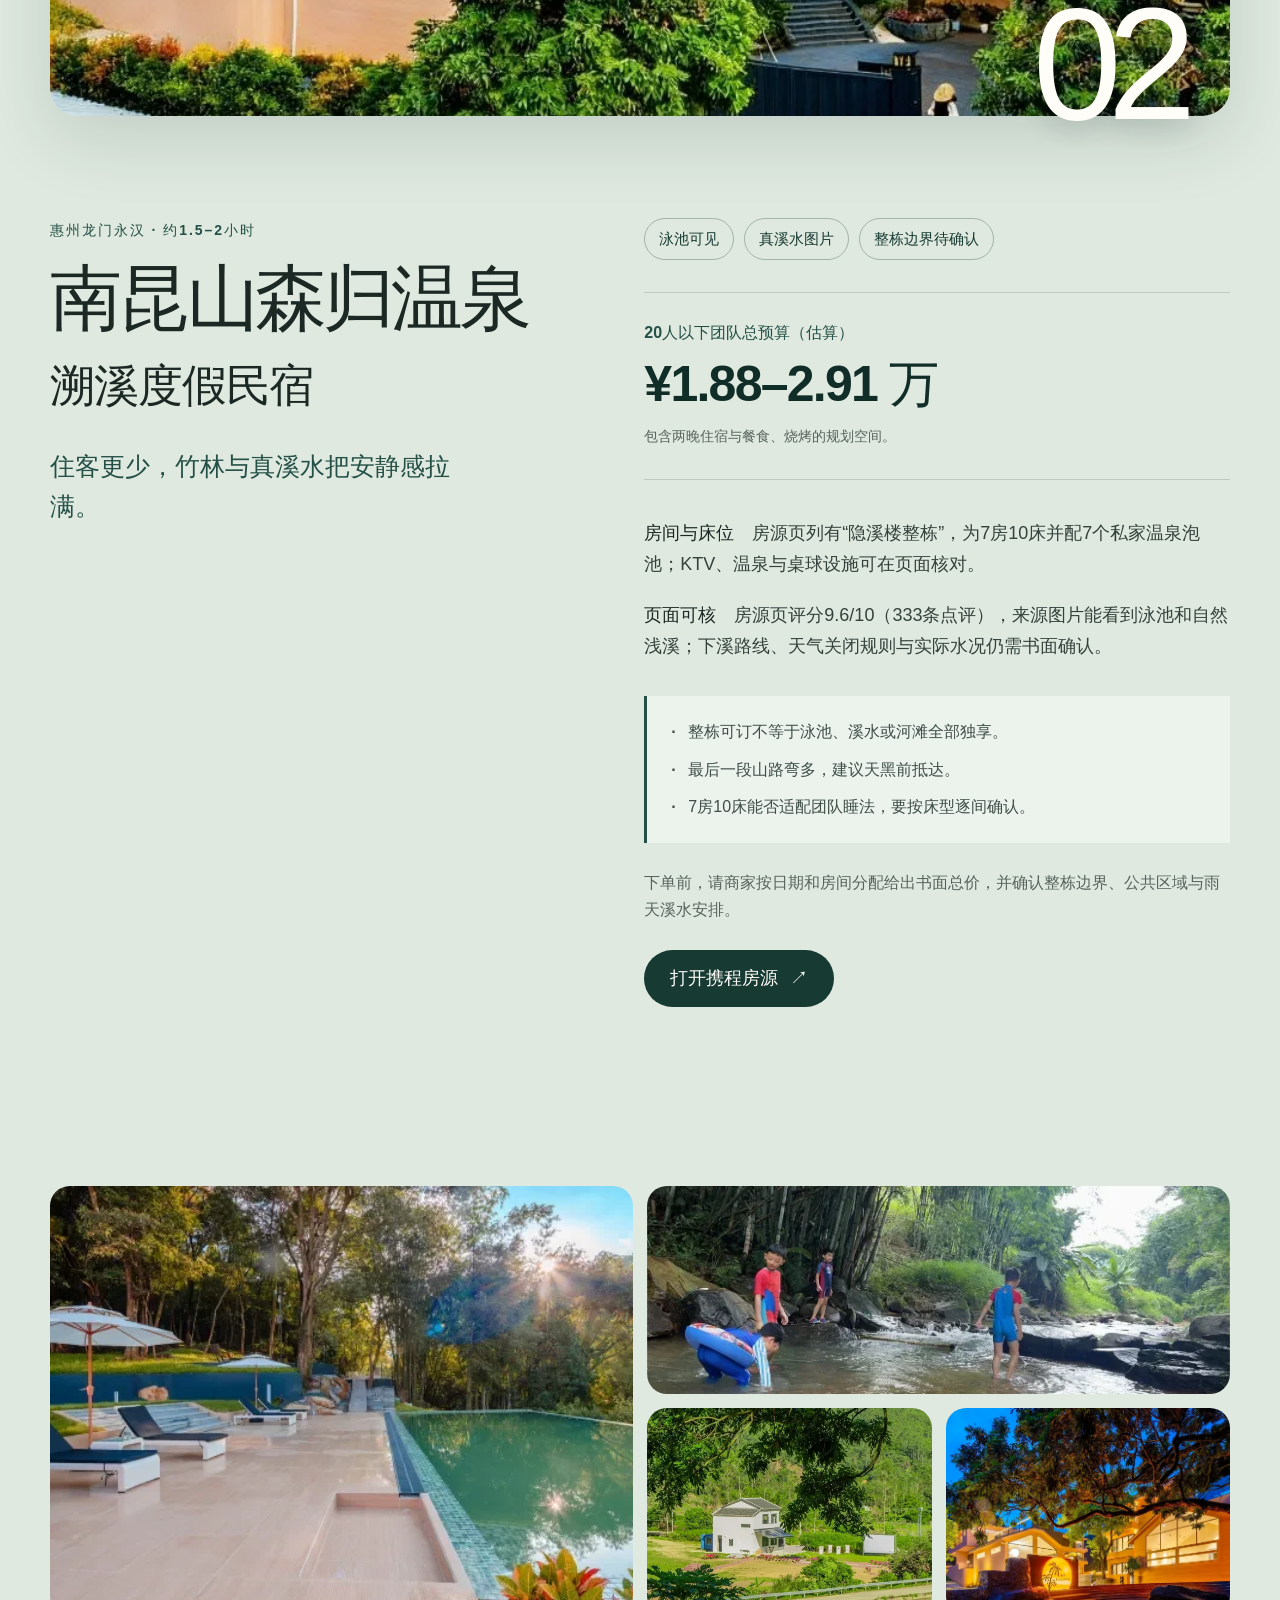
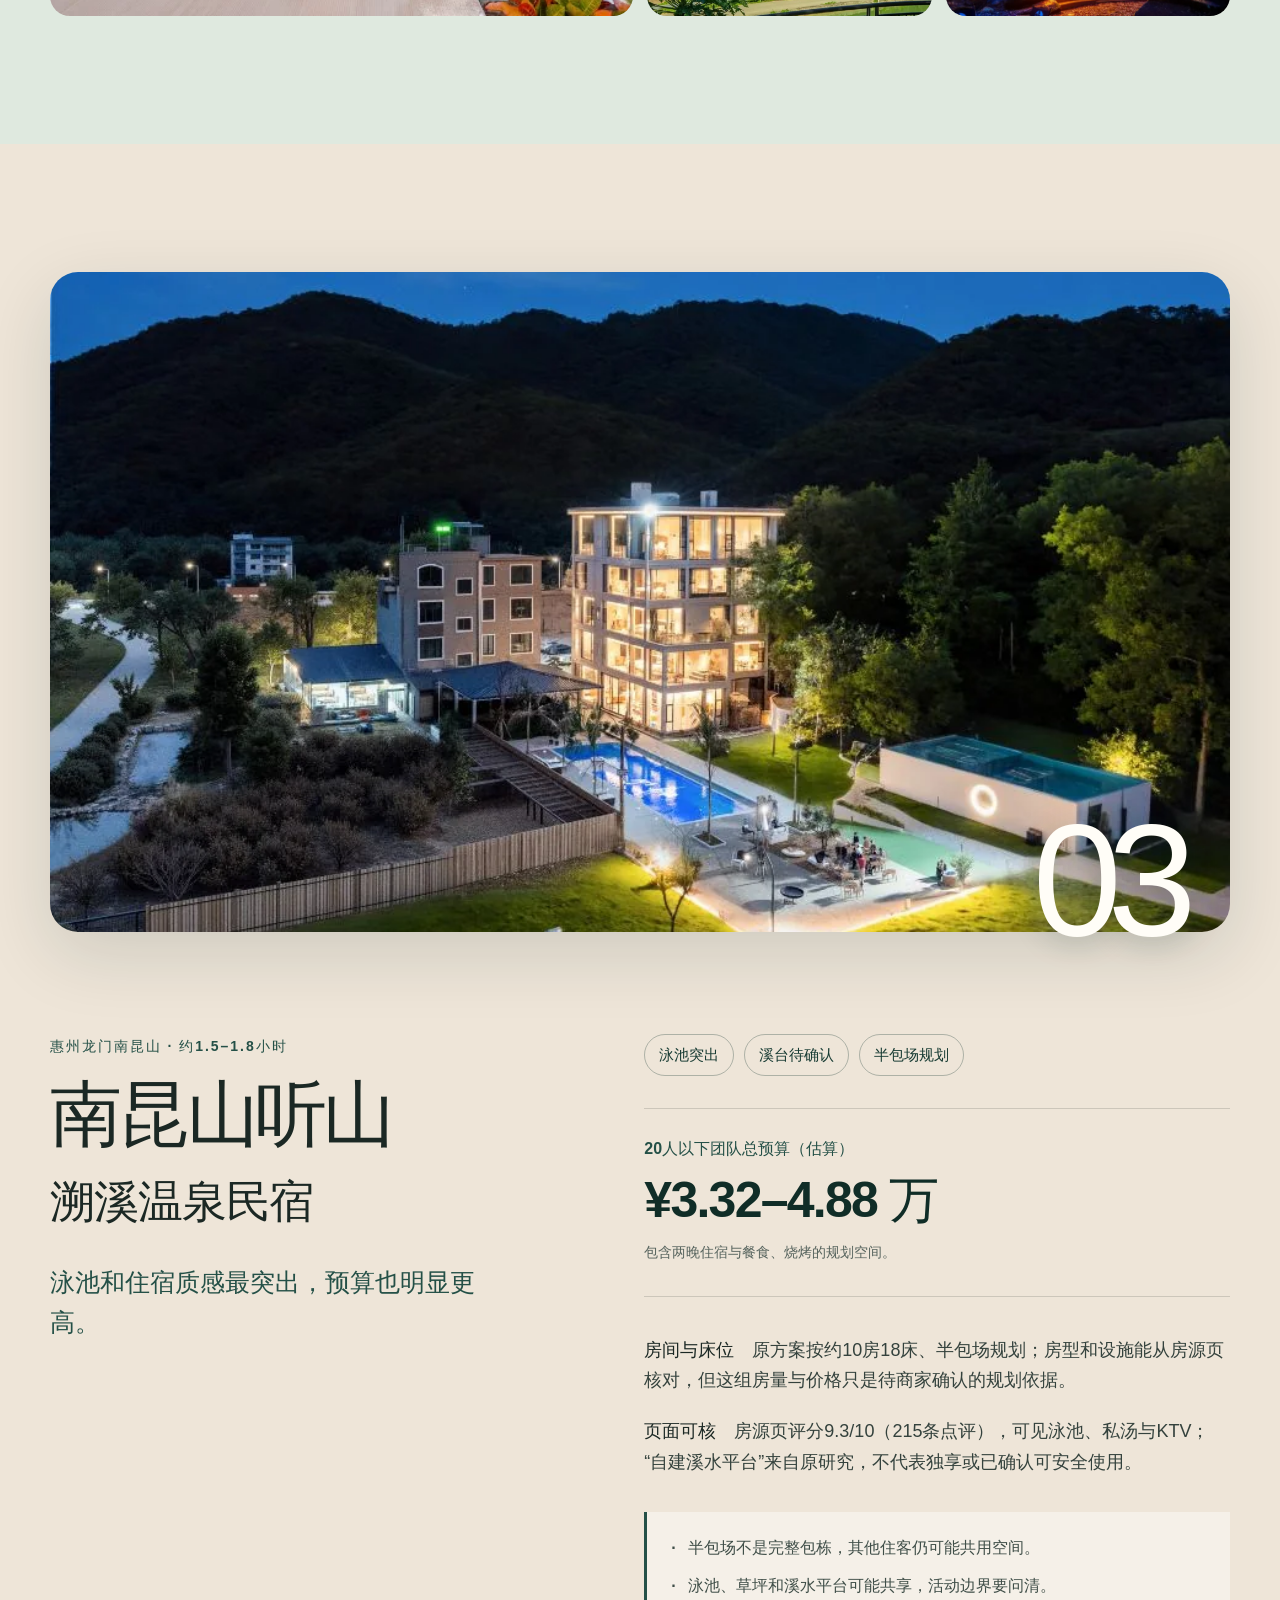
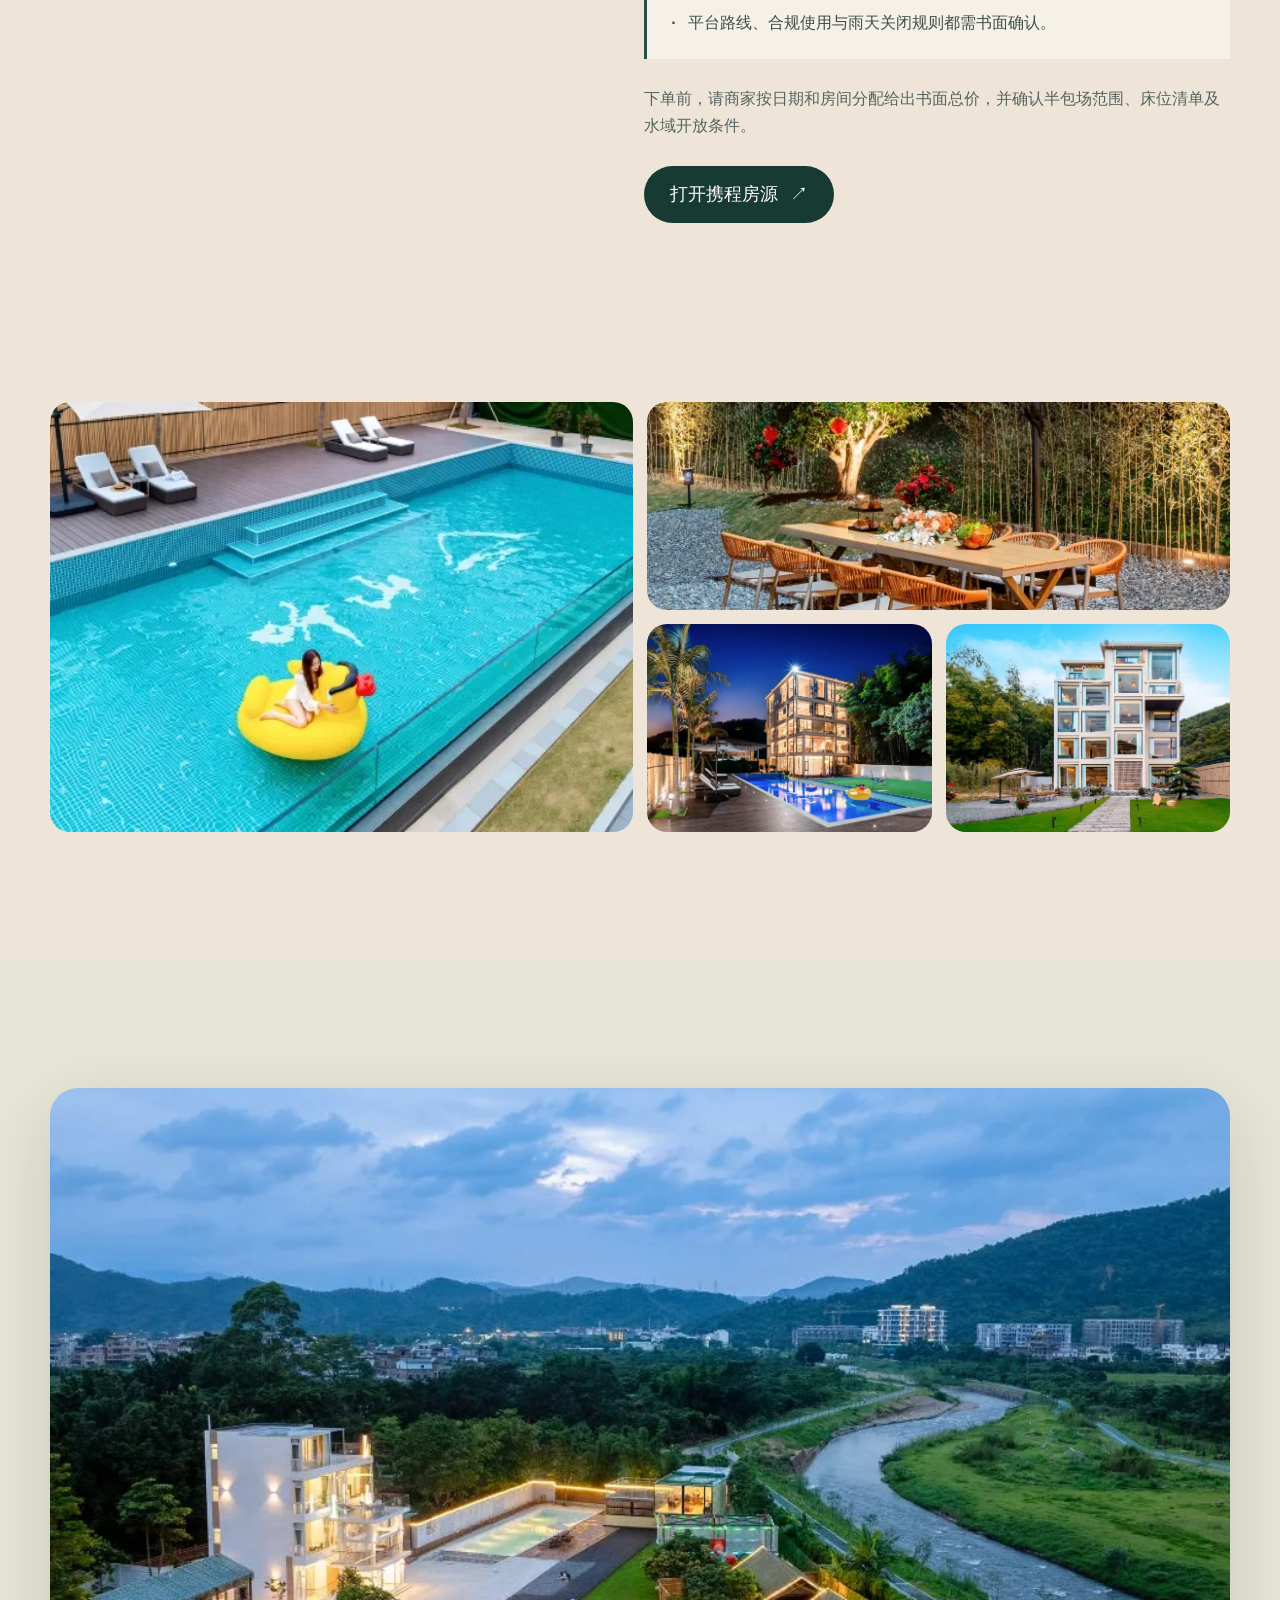
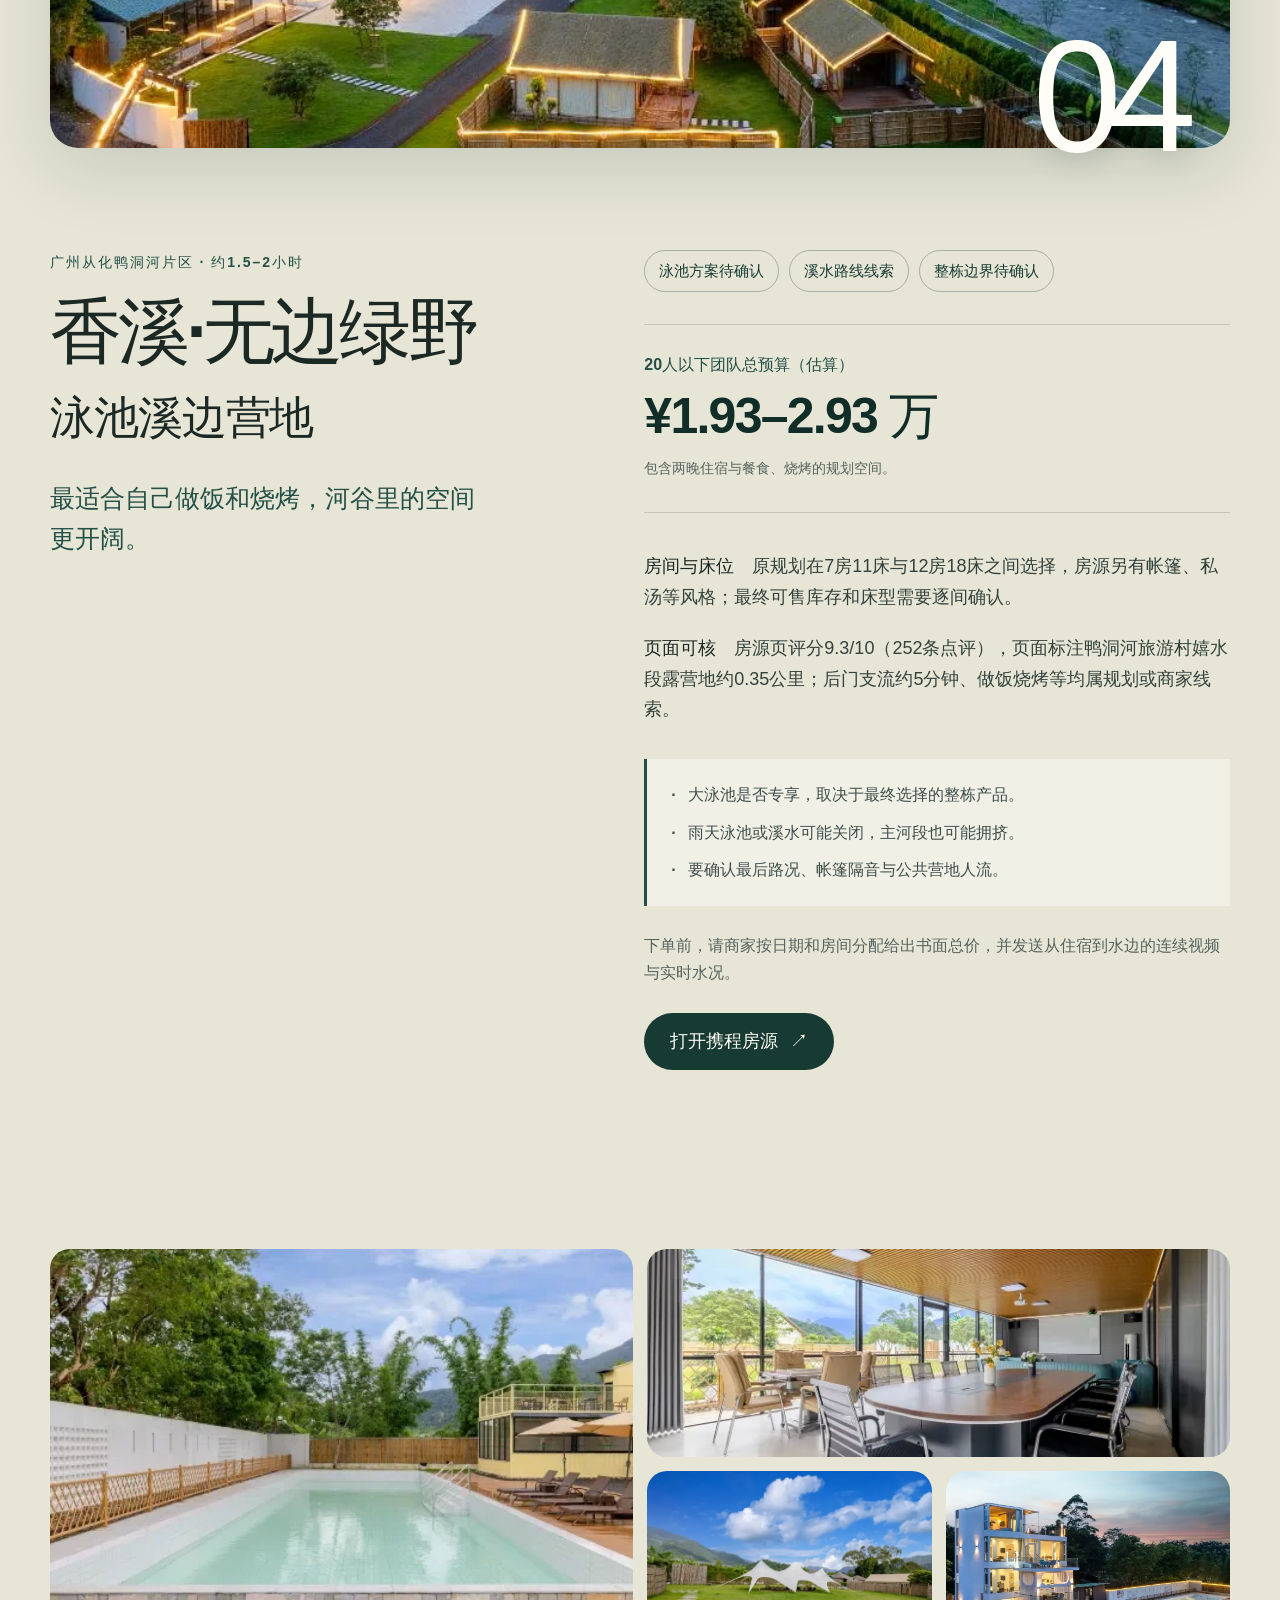
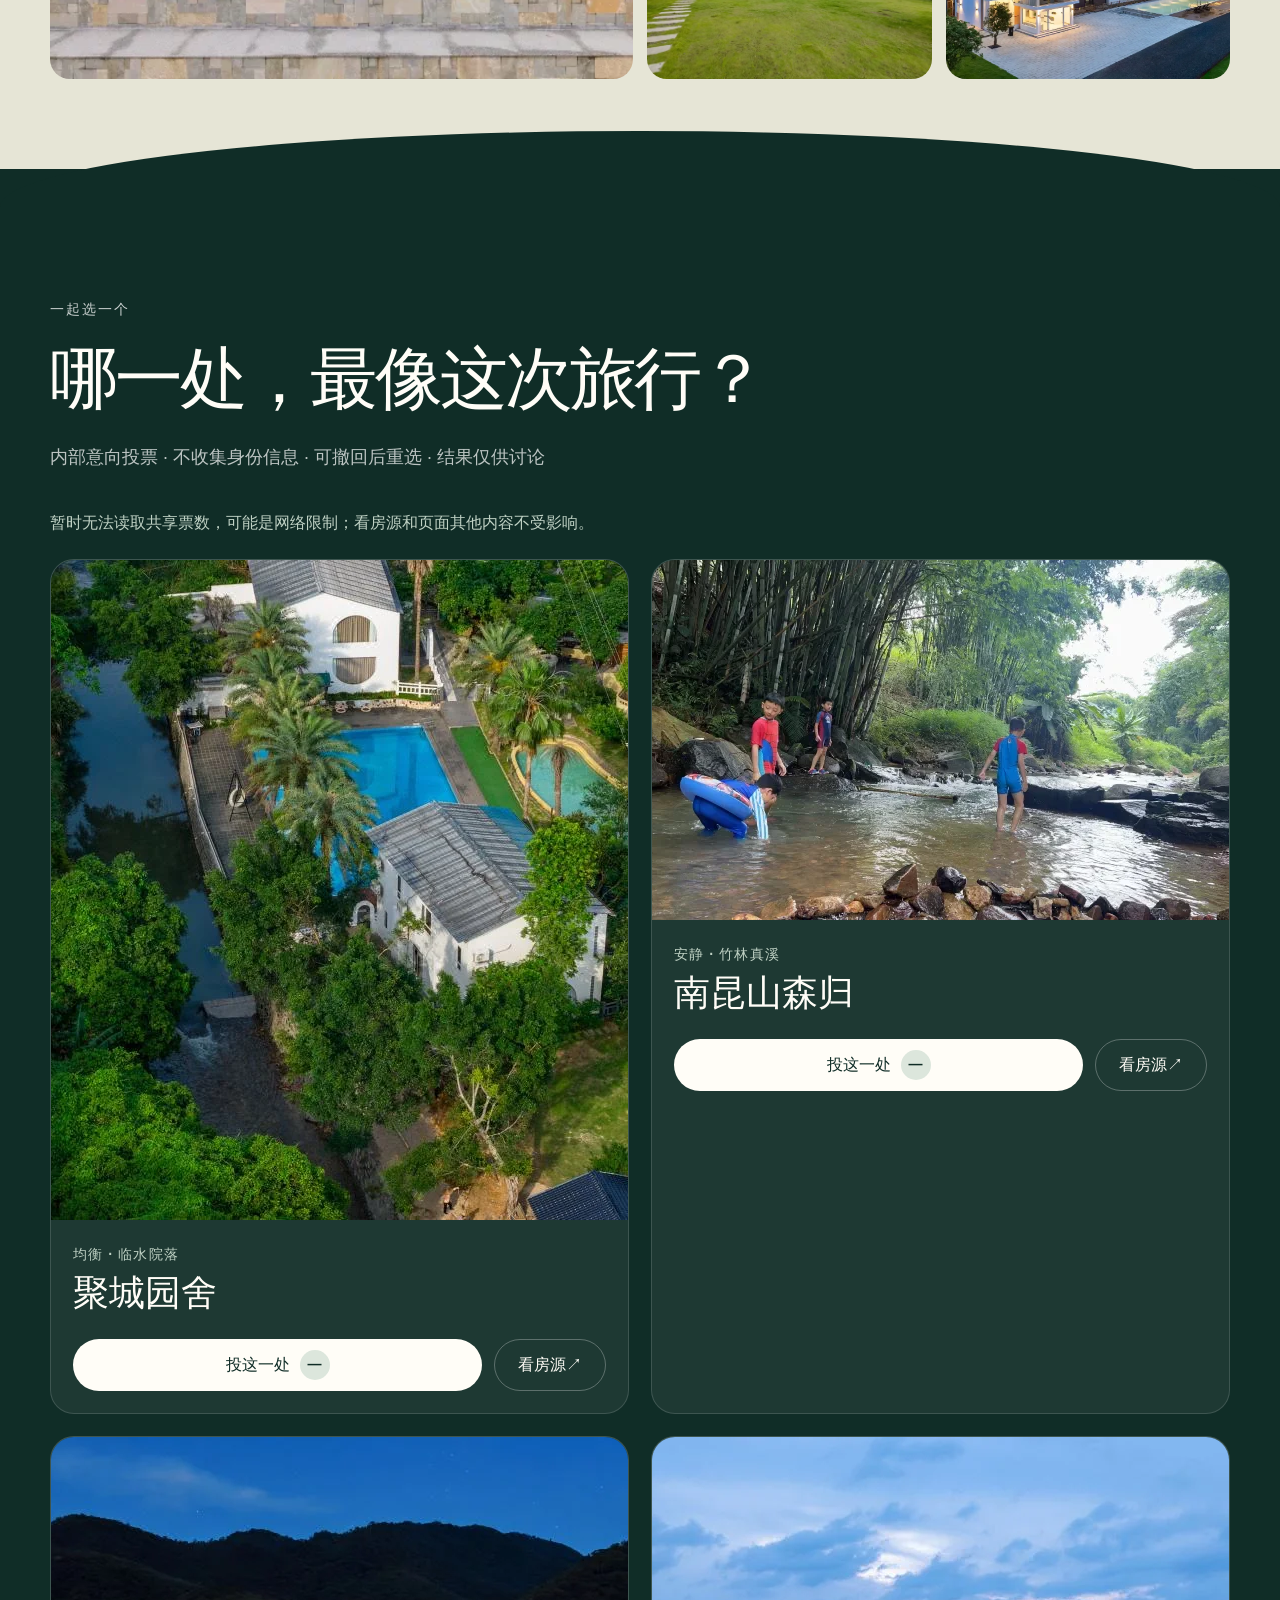
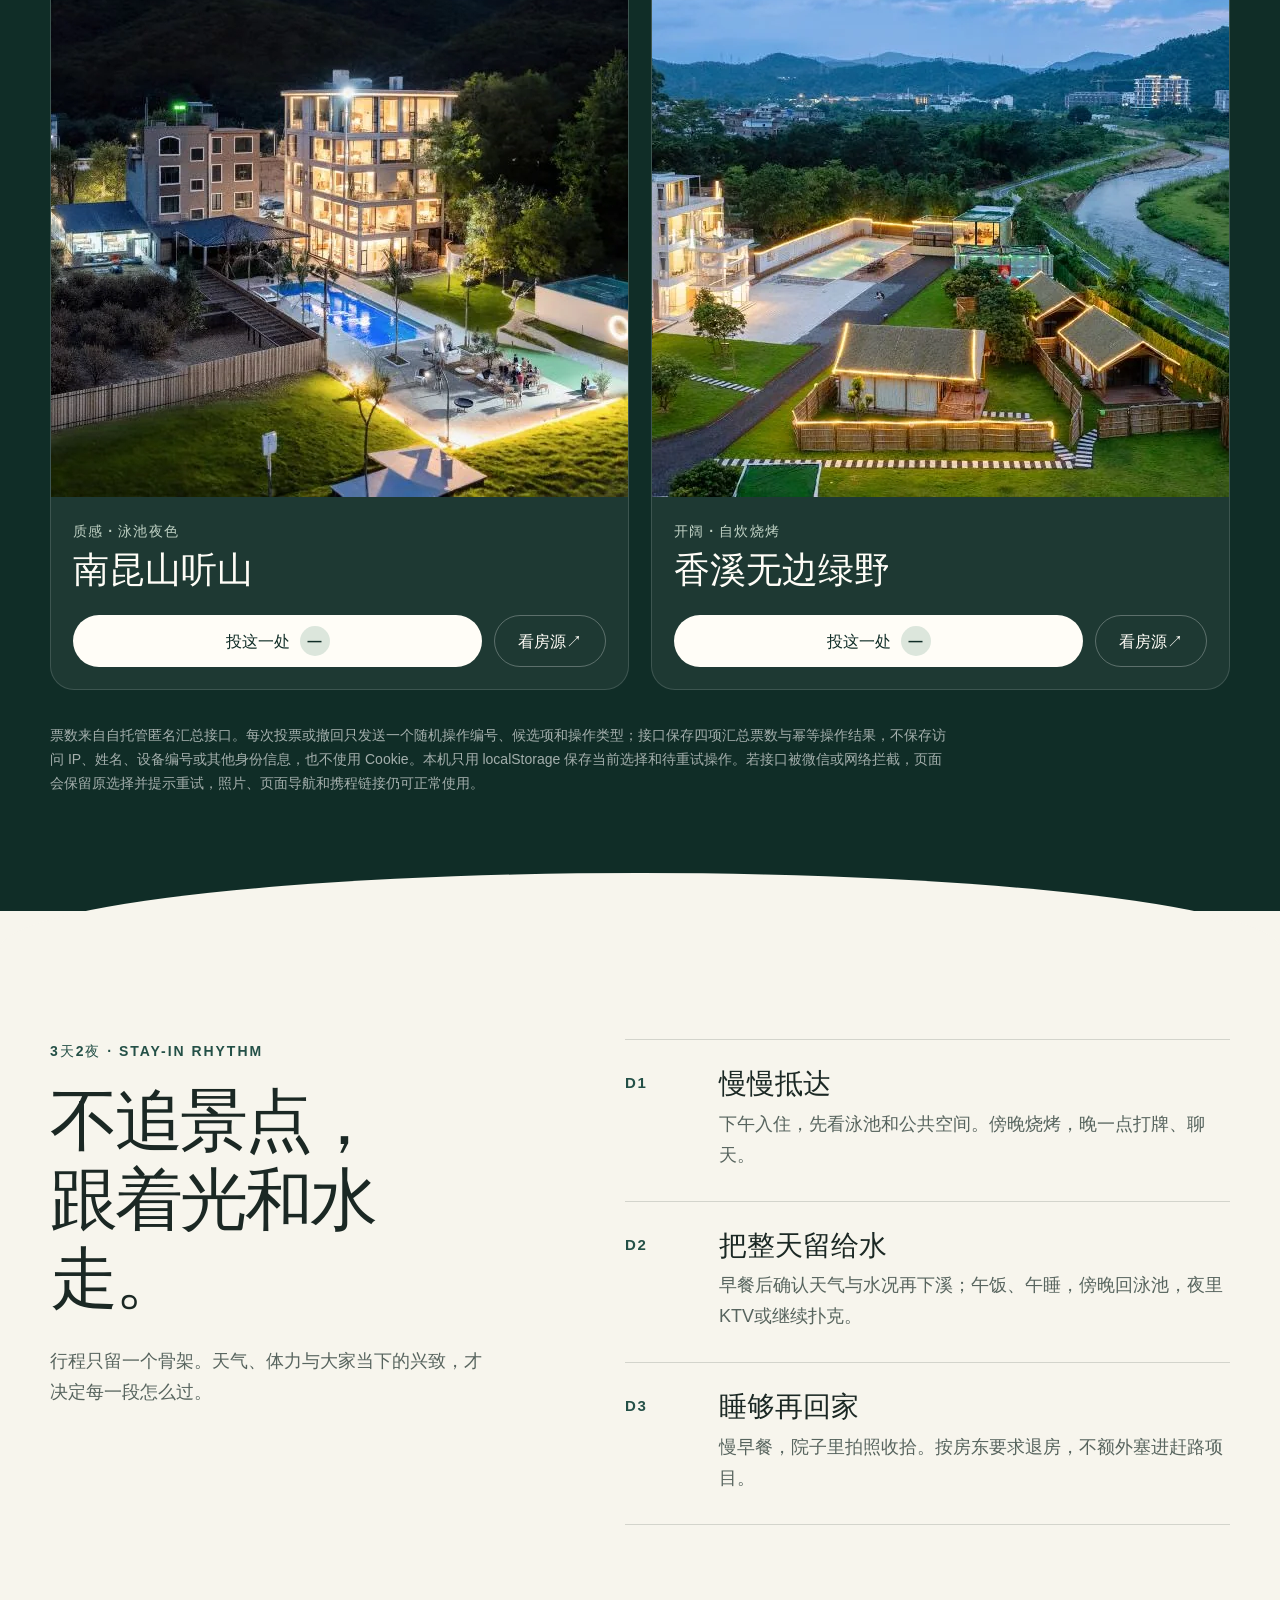
==== commit 36b92acb: "feat: publish eight evidence-linked creek stays" ====
--- a/index.html
+++ b/index.html
@@ -31,9 +31,9 @@
   <link rel="apple-touch-icon" href="/assets/share/freason-share-square.jpg">
   <link rel="manifest" href="/manifest.webmanifest">
   <link rel="preload" href="/assets/stays/jucheng-hero.webp" as="image" type="image/webp" fetchpriority="high">
-  <link rel="stylesheet" href="/styles.css?v=20260715-1">
+  <link rel="stylesheet" href="/styles.css?v=20260715-2">
   <script src="/poll.js?v=20260714-3" defer></script>
-  <script src="/app.js?v=20260715-2" defer></script>
+  <script src="/app.js?v=20260715-3" defer></script>
 </head>
 <body>
   <a class="skip-link" href="#main">跳到主要内容</a>
@@ -80,98 +80,149 @@
       <div class="shell">
         <div class="inspiration__head">
           <div>
-            <p class="eyebrow dark">小红书精品灵感</p>
-            <h2 id="inspiration-title">再多看6个，<br>把选择打开一点。</h2>
+            <p class="eyebrow dark">溪边住处 · 补充灵感</p>
+            <h2 id="inspiration-title">再看八处，<br>但不越过证据。</h2>
           </div>
           <div class="inspiration__intro">
-            <p>这组是更宽一点的精品住宿灵感案例，不参与当前四选一投票。微信会拦截直接打开 App 搜索的链接；点按钮会复制完整名称并打开小红书，再粘贴搜索。</p>
-            <p id="inspiration-boundary" class="inspiration__boundary">房源身份与携程条目及预订入口已交叉核验；2026年8月具体房态、20人以下团队总报价、房间与床位分配、包场或包栋范围、设施开放与天气影响，均需向商家书面确认。</p>
-            <p id="xhs-copy-status" class="inspiration__boundary" role="status" aria-live="polite" aria-atomic="true"></p>
-          </div>
-        </div>
-
-        <p class="inspiration-swipe" id="inspiration-swipe"><span aria-hidden="true">↔</span> 左右滑动，看看全部6个</p>
-        <div class="inspiration-grid" role="list" tabindex="0" aria-label="精品住宿灵感，横向滑动查看六个案例" aria-describedby="inspiration-boundary inspiration-swipe">
-          <article class="inspiration-card" data-inspiration-id="437224" role="listitem">
-            <img src="/assets/inspiration/crosswaters.webp" width="1280" height="610" alt="龙门十字水生态度假村山林与河流建筑环境" loading="lazy">
-            <div class="inspiration-card__body">
-              <p class="inspiration-card__tag">生态质感 · 酒店 / 多房组合</p>
-              <h3>龙门十字水生态度假村</h3>
-              <p>森林、河流与建筑融在一起，适合找更安静、更有生态质感的山居方向。</p>
-              <p class="inspiration-card__fit"><strong>组队提醒</strong>　20人以下团队的房间分配及是否可包场，都要单独询问。</p>
-              <div class="inspiration-actions">
-                <a href="https://www.xiaohongshu.com/explore" target="_blank" rel="noopener noreferrer" data-xhs-keyword="龙门十字水生态度假村">复制名称，去小红书</a>
-                <a href="https://hotels.ctrip.com/hotels/437224.html" target="_blank" rel="noopener noreferrer">携程核房型</a>
-              </div>
-            </div>
-          </article>
-
-          <article class="inspiration-card" data-inspiration-id="67755683" role="listitem">
-            <img src="/assets/inspiration/shangshui.webp" width="1280" height="853" alt="广州上水精品设计酒店河畔建筑与山林环境" loading="lazy">
-            <div class="inspiration-card__body">
-              <p class="inspiration-card__tag">设计私汤 · 酒店 / 多房组合</p>
-              <h3>广州上水精品设计酒店</h3>
-              <p>携程广州设计酒店榜 No.11；私汤、设计感与河畔环境是主要灵感。</p>
-              <p class="inspiration-card__fit"><strong>组队提醒</strong>　按酒店多房组合考虑，房量与床型要逐间确认。</p>
-              <div class="inspiration-actions">
-                <a href="https://www.xiaohongshu.com/explore" target="_blank" rel="noopener noreferrer" data-xhs-keyword="广州上水精品设计酒店">复制名称，去小红书</a>
-                <a href="https://hotels.ctrip.com/hotels/67755683.html" target="_blank" rel="noopener noreferrer">携程核房型</a>
-              </div>
-            </div>
-          </article>
-
-          <article class="inspiration-card" data-inspiration-id="1057775" role="listitem">
-            <img src="/assets/inspiration/yiluan.webp" width="1280" height="810" alt="英德积庆里仙湖倚峦风吕温泉度假酒店山湖建筑环境" loading="lazy">
-            <div class="inspiration-card__body">
-              <p class="inspiration-card__tag">山湖温泉 · 客房 / 别墅组合</p>
-              <h3>英德积庆里仙湖·倚峦风吕温泉度假酒店</h3>
-              <p>山湖温泉、KTV，以及客房与别墅的组合，为多人活动提供另一种思路。</p>
-              <p class="inspiration-card__fit"><strong>组队提醒</strong>　20人以下团队的床位怎么分，必须按实际可售房型询问。</p>
-              <div class="inspiration-actions">
-                <a href="https://www.xiaohongshu.com/explore" target="_blank" rel="noopener noreferrer" data-xhs-keyword="英德积庆里仙湖·倚峦风吕温泉度假酒店">复制名称，去小红书</a>
-                <a href="https://hotels.ctrip.com/hotels/1057775.html" target="_blank" rel="noopener noreferrer">携程核房型</a>
-              </div>
-            </div>
-          </article>
-
-          <article class="inspiration-card" data-inspiration-id="5782050" role="listitem">
-            <img src="/assets/inspiration/xiaojing.webp" width="1280" height="800" alt="惠州小径湾艾美酒店海景泳池与建筑环境" loading="lazy">
-            <div class="inspiration-card__body">
-              <p class="inspiration-card__tag">海边支线 · 多房酒店</p>
-              <h3>惠州小径湾艾美酒店</h3>
-              <p>入选携程2026中国美景酒店榜，180°海景与泳池把方向从山溪切换到海边。</p>
-              <p class="inspiration-card__fit"><strong>组队提醒</strong>　这是多房酒店，不是整屋包栋方案。</p>
-              <div class="inspiration-actions">
-                <a href="https://www.xiaohongshu.com/explore" target="_blank" rel="noopener noreferrer" data-xhs-keyword="惠州小径湾艾美酒店">复制名称，去小红书</a>
-                <a href="https://hotels.ctrip.com/hotels/5782050.html" target="_blank" rel="noopener noreferrer">携程核房型</a>
-              </div>
-            </div>
-          </article>
-
-          <article class="inspiration-card" data-inspiration-id="69293592" role="listitem">
-            <img src="/assets/inspiration/aishu.webp" width="1280" height="853" alt="龙门爱树南昆秘境民宿泳池、独栋与森林环境" loading="lazy">
-            <div class="inspiration-card__body">
-              <p class="inspiration-card__tag">精品民宿 · 独栋 / 多栋组合</p>
-              <h3>龙门爱树·南昆秘境民宿</h3>
-              <p>携程惠州精品民宿榜 No.15；森林图书馆、泳池和独栋别墅最贴近精品民宿方向。</p>
-              <p class="inspiration-card__fit"><strong>组队提醒</strong>　整栋或多栋能否同日组合，需要直接询问。</p>
-              <div class="inspiration-actions">
-                <a href="https://www.xiaohongshu.com/explore" target="_blank" rel="noopener noreferrer" data-xhs-keyword="龙门爱树·南昆秘境民宿">复制名称，去小红书</a>
-                <a href="https://hotels.ctrip.com/hotels/69293592.html" target="_blank" rel="noopener noreferrer">携程核房型</a>
-              </div>
-            </div>
-          </article>
-
-          <article class="inspiration-card" data-inspiration-id="98323245" role="listitem">
-            <img src="/assets/inspiration/zhonghai.webp" width="1280" height="853" alt="惠州中海汤泉酒店湖畔别墅与中式园林环境" loading="lazy">
-            <div class="inspiration-card__body">
-              <p class="inspiration-card__tag">湖畔汤泉 · 酒店 / 别墅组合</p>
-              <h3>惠州中海汤泉酒店</h3>
-              <p>入选携程2026中国温泉酒店榜；无边泳池、湖畔别墅与中式园林是主要看点。</p>
-              <p class="inspiration-card__fit"><strong>组队提醒</strong>　按酒店与别墅组合核房，不预设整场包下。</p>
-              <div class="inspiration-actions">
-                <a href="https://www.xiaohongshu.com/explore" target="_blank" rel="noopener noreferrer" data-xhs-keyword="惠州中海汤泉酒店">复制名称，去小红书</a>
-                <a href="https://hotels.ctrip.com/hotels/98323245.html" target="_blank" rel="noopener noreferrer">携程核房型</a>
+            <p>这八处是四个主候选之外的补充线索，不参与当前四选一投票。每处都有精确对应房源的内容页：暖舍是小红书具体笔记，千里走单骑是旅游博主实住长文，其余六处是 Trip.com / ezTravel 汇集的住客图文点评页；它们补充现场观感，不代表全部来自独立编辑报道。各卡的“打开携程房源”仍是预订条目。</p>
+            <p class="inspiration__boundary" id="inspiration-boundary">所有候选的2026年8月房态、届时水况与安全、20人以下房间和床位分配、独享或包场范围及团队总报价，均须商家书面确认。</p>
+          </div>
+        </div>
+
+        <p class="inspiration-swipe" id="inspiration-swipe"><span aria-hidden="true">↔</span> 左右滑动，查看全部八处</p>
+        <div class="inspiration-grid" role="list" tabindex="0" aria-label="八处溪边住宿补充灵感，手机可横向滑动" aria-describedby="inspiration-boundary inspiration-swipe">
+          <article class="inspiration-card reveal" data-inspiration-id="133846225" role="listitem">
+            <figure class="inspiration-card__media">
+              <img src="/assets/inspiration/nuanshe-shanqi.webp" width="640" height="850" alt="暖舍山栖木屋、泳池与天然溪流的房源图片" loading="lazy">
+              <figcaption>携程条目 133846225 · 南昆山</figcaption>
+            </figure>
+            <div class="inspiration-card__body">
+              <p class="inspiration-card__tag">木屋组合 · 泳池邻溪</p>
+              <h3>惠州龙门南昆山暖舍山栖温泉溯溪民宿</h3>
+              <p class="inspiration-card__verified"><strong>房源 / 点评可核</strong>　一居、二居、三居木屋；实际泳池与天然溪流并排相邻。</p>
+              <p class="inspiration-card__fit"><strong>待商家书面确认</strong>　8月房态、水况与安全；多栋组合的房床分配、独享范围与20人以下团队总报价。</p>
+              <div class="inspiration-actions">
+                <a class="inspiration-content" href="https://www.xiaohongshu.com/explore/6a53988f000000001003df4d" target="_blank" rel="noopener noreferrer">小红书具体笔记</a>
+                <a href="https://hotels.ctrip.com/hotels/133846225.html" target="_blank" rel="noopener noreferrer">打开携程房源</a>
+              </div>
+            </div>
+          </article>
+
+          <article class="inspiration-card reveal" data-inspiration-id="84034159" role="listitem">
+            <figure class="inspiration-card__media">
+              <img src="/assets/inspiration/luofu-xishe.webp" width="960" height="600" alt="罗浮溪舍建筑、草坪与户外泳池的航拍房源图片" loading="lazy">
+              <figcaption>携程条目 84034159 · 罗浮山</figcaption>
+            </figure>
+            <div class="inspiration-card__body">
+              <p class="inspiration-card__tag">15间房 · 泳池溯溪</p>
+              <h3>罗浮溪舍民宿</h3>
+              <p class="inspiration-card__verified"><strong>房源 / 点评可核</strong>　有实际泳池与溪流步行玩水线索；条目显示共15间房。</p>
+              <p class="inspiration-card__fit"><strong>待商家书面确认</strong>　8月房态、水况与安全；15间房可组合数量、房床分配、独享范围与20人以下团队总报价。</p>
+              <div class="inspiration-actions">
+                <a class="inspiration-content" href="https://tw.trip.com/hotels/boluo-hotel-detail-84034159/xishe-guesthouse" target="_blank" rel="noopener noreferrer">158条住客图文点评</a>
+                <a href="https://hotels.ctrip.com/hotels/84034159.html" target="_blank" rel="noopener noreferrer">打开携程房源</a>
+              </div>
+            </div>
+          </article>
+
+          <article class="inspiration-card reveal" data-inspiration-id="133532775" role="listitem">
+            <figure class="inspiration-card__media">
+              <img src="/assets/inspiration/qianli-fuxipan.webp" width="960" height="600" alt="千里走单骑浮溪畔山景建筑环抱的户外泳池房源图片" loading="lazy">
+              <figcaption>携程条目 133532775 · 罗浮山</figcaption>
+            </figure>
+            <div class="inspiration-card__body">
+              <p class="inspiration-card__tag">27间房 · 河畔泳池</p>
+              <h3>千里走单骑·浮溪畔（罗浮山店）</h3>
+              <p class="inspiration-card__verified"><strong>房源 / 点评可核</strong>　有实际户外泳池，临河且有溪流步行玩水线索；条目显示共27间房。</p>
+              <p class="inspiration-card__fit"><strong>待商家书面确认</strong>　8月房态、水况与安全；团队可用房量、房床分配、独享范围与20人以下团队总报价。</p>
+              <div class="inspiration-actions">
+                <a class="inspiration-content" href="https://www.sina.cn/news/detail/5316735519690343.html" target="_blank" rel="noopener noreferrer">旅游博主实住长文</a>
+                <a href="https://hotels.ctrip.com/hotels/133532775.html" target="_blank" rel="noopener noreferrer">打开携程房源</a>
+              </div>
+            </div>
+          </article>
+
+          <article class="inspiration-card reveal" data-inspiration-id="120064122" role="listitem">
+            <figure class="inspiration-card__media">
+              <img src="/assets/inspiration/julong-nankunshan.webp" width="960" height="600" alt="聚龙露营溯溪民宿山景、草坪与户外泳池的房源图片" loading="lazy">
+              <figcaption>携程条目 120064122 · 南昆山</figcaption>
+            </figure>
+            <div class="inspiration-card__body">
+              <p class="inspiration-card__tag">6房12床 · 独立单元</p>
+              <h3>龙门南昆山聚龙露营溯溪温泉民宿</h3>
+              <p class="inspiration-card__verified"><strong>房源 / 点评可核</strong>　山泉泳池紧邻溪流；有6房12床的独立单元产品。</p>
+              <p class="inspiration-card__fit"><strong>待商家书面确认</strong>　8月房态、水况与安全；实际入住上限、房床分配、单元独享范围与20人以下团队总报价。</p>
+              <div class="inspiration-actions">
+                <a class="inspiration-content" href="https://hk.trip.com/hotels/longmen-hotel-detail-120064122/anan-kuan-mountain-ju-long-homestay" target="_blank" rel="noopener noreferrer">166条住客图文点评</a>
+                <a href="https://hotels.ctrip.com/hotels/120064122.html" target="_blank" rel="noopener noreferrer">打开携程房源</a>
+              </div>
+            </div>
+          </article>
+
+          <article class="inspiration-card reveal" data-inspiration-id="123107144" role="listitem">
+            <figure class="inspiration-card__media">
+              <img src="/assets/inspiration/yingshe-nankunshan.webp" width="960" height="600" alt="颖舍民宿竹林中的建筑与户外泳池航拍房源图片" loading="lazy">
+              <figcaption>携程条目 123107144 · 南昆山</figcaption>
+            </figure>
+            <div class="inspiration-card__body">
+              <p class="inspiration-card__tag">景观泳池 · 自有 / 邻溪</p>
+              <h3>南昆山颖舍溯溪民宿</h3>
+              <p class="inspiration-card__verified"><strong>房源 / 点评可核</strong>　有实际景观泳池，以及自有或紧邻溪流的玩水线索。</p>
+              <p class="inspiration-card__fit"><strong>待商家书面确认</strong>　8月房态、水况与安全；可组合房型、房床分配、独享范围与20人以下团队总报价。</p>
+              <div class="inspiration-actions">
+                <a class="inspiration-content" href="https://hk.trip.com/hotels/longmen-hotel-detail-123107144/nankunshan-yingshe-homestay" target="_blank" rel="noopener noreferrer">80条住客图文点评</a>
+                <a href="https://hotels.ctrip.com/hotels/123107144.html" target="_blank" rel="noopener noreferrer">打开携程房源</a>
+              </div>
+            </div>
+          </article>
+
+          <article class="inspiration-card reveal" data-inspiration-id="133668474" role="listitem">
+            <figure class="inspiration-card__media">
+              <img src="/assets/inspiration/shanxiyu-luofushan.webp" width="960" height="600" alt="山溪雨溪边美宿客房旁可见天然溪流的房源图片" loading="lazy">
+              <figcaption>携程条目 133668474 · 罗浮山</figcaption>
+            </figure>
+            <div class="inspiration-card__body">
+              <p class="inspiration-card__tag">3房6床 · 双泳池</p>
+              <h3>山溪雨·溪边美宿</h3>
+              <p class="inspiration-card__verified"><strong>房源 / 点评可核</strong>　有山泉无边泳池和儿童泳池，步行几步可到溪边；有3房6床单元。</p>
+              <p class="inspiration-card__fit"><strong>待商家书面确认</strong>　8月房态、水况与安全；多单元组合、房床分配、独享范围与20人以下团队总报价。</p>
+              <div class="inspiration-actions">
+                <a class="inspiration-content" href="https://tw.trip.com/hotels/boluo-hotel-detail-133668474/sxy" target="_blank" rel="noopener noreferrer">住客图文点评</a>
+                <a href="https://hotels.ctrip.com/hotels/133668474.html" target="_blank" rel="noopener noreferrer">打开携程房源</a>
+              </div>
+            </div>
+          </article>
+
+          <article class="inspiration-card reveal" data-inspiration-id="103819838" role="listitem">
+            <figure class="inspiration-card__media">
+              <img src="/assets/inspiration/miyuan-nankunshan.webp" width="960" height="600" alt="觅园野奢民宿白色建筑与户外泳池的房源图片" loading="lazy">
+              <figcaption>携程条目 103819838 · 南昆山</figcaption>
+            </figure>
+            <div class="inspiration-card__body">
+              <p class="inspiration-card__tag">11房18床 · 整租产品</p>
+              <h3>南昆山·觅园野奢私汤溯溪民宿</h3>
+              <p class="inspiration-card__verified"><strong>房源 / 点评可核</strong>　条目有11房18床整租产品，并有实际泳池与溪流步行玩水线索。</p>
+              <p class="inspiration-card__fit"><strong>待商家书面确认</strong>　8月房态、水况与安全；该产品是否可订、实际房床分配、独享范围与20人以下团队总报价。</p>
+              <div class="inspiration-actions">
+                <a class="inspiration-content" href="https://hk.trip.com/hotels/longmen-hotel-detail-103819838/mi-yuan-jing-pin-min-su" target="_blank" rel="noopener noreferrer">11条住客图文点评</a>
+                <a href="https://hotels.ctrip.com/hotels/103819838.html" target="_blank" rel="noopener noreferrer">打开携程房源</a>
+              </div>
+            </div>
+          </article>
+
+          <article class="inspiration-card reveal" data-inspiration-id="81439256" role="listitem">
+            <figure class="inspiration-card__media">
+              <img src="/assets/inspiration/muyungui-luofushan.webp" width="960" height="600" alt="暮云归隐沫美学庄园白色庄园与户外泳池的房源图片" loading="lazy">
+              <figcaption>携程条目 81439256 · 罗浮山</figcaption>
+            </figure>
+            <div class="inspiration-card__body">
+              <p class="inspiration-card__tag">景观泳池 · 溪边村落</p>
+              <h3>暮云归·隐沫美学庄园（罗浮山店）</h3>
+              <p class="inspiration-card__verified"><strong>房源 / 点评可核</strong>　有实际户外景观泳池；位于溪边村落，有邻近溪流步行玩水线索。</p>
+              <p class="inspiration-card__fit"><strong>待商家书面确认</strong>　8月房态、水况与安全；可组合房型、房床分配、独享范围与20人以下团队总报价。</p>
+              <div class="inspiration-actions">
+                <a class="inspiration-content" href="https://hotel.eztravel.com.tw/detail-boluo-21728-81439256/muyungui-resort" target="_blank" rel="noopener noreferrer">354条住客图文点评</a>
+                <a href="https://hotels.ctrip.com/hotels/81439256.html" target="_blank" rel="noopener noreferrer">打开携程房源</a>
               </div>
             </div>
           </article>
--- a/styles.css
+++ b/styles.css
@@ -67,18 +67,20 @@
 .inspiration__intro p { margin: 0; }
 .inspiration__boundary { margin-top: 14px !important; font-size: 14px; line-height: 1.65; }
 .inspiration-swipe { display: none; }
-.inspiration-grid { display: grid; grid-template-columns: repeat(3, minmax(0, 1fr)); gap: 18px; }
-.inspiration-grid:focus-visible { border-radius: 24px; outline: 3px solid #a86c4f; outline-offset: 6px; }
-.inspiration-card { display: flex; min-width: 0; overflow: hidden; flex-direction: column; border: 1px solid rgba(23, 59, 51, .14); border-radius: 24px; background: rgba(255, 253, 247, .84); box-shadow: 0 16px 42px rgba(16, 45, 39, .08); }
-.inspiration-card > img { width: 100%; height: auto; aspect-ratio: 16 / 10; object-fit: cover; }
-.inspiration-card__body { display: flex; flex: 1; flex-direction: column; padding: 21px; }
-.inspiration-card__tag { margin: 0 0 8px; color: var(--forest-800); font-size: 13px; font-weight: 800; letter-spacing: .04em; }
-.inspiration-card h3 { margin: 0; font-size: clamp(22px, 2.1vw, 28px); letter-spacing: -.025em; line-height: 1.34; }
-.inspiration-card h3 + p { margin: 14px 0 0; color: #46534e; font-size: 15px; line-height: 1.65; }
-.inspiration-card__fit { flex: 1; margin: 15px 0 0; padding-top: 14px; border-top: 1px solid var(--line); color: var(--muted); font-size: 14px; line-height: 1.6; }
-.inspiration-card__fit strong { color: var(--ink); }
-.inspiration-actions { display: grid; grid-template-columns: 1fr 1fr; gap: 9px; margin-top: 18px; }
-.inspiration-actions a { display: inline-flex; align-items: center; justify-content: center; min-height: 48px; padding: 9px 10px; border: 1px solid rgba(23, 59, 51, .26); border-radius: 999px; color: var(--forest-900); font-size: 14px; font-weight: 750; line-height: 1.3; text-align: center; text-decoration: none; }
+.inspiration-grid { display: grid; grid-template-columns: repeat(4, minmax(0, 1fr)); gap: 18px; }
+.inspiration-grid:focus-visible { outline: 3px solid #f4c96b; outline-offset: 4px; }
+.inspiration-card { display: flex; min-width: 0; overflow: hidden; flex-direction: column; border: 1px solid rgba(23, 59, 51, .14); border-radius: 22px; background: rgba(255, 253, 247, .92); box-shadow: 0 14px 38px rgba(16, 45, 39, .08); }
+.inspiration-card__media { min-width: 0; margin: 0; background: #dbe5d7; }
+.inspiration-card__media img { display: block; width: 100%; height: auto; aspect-ratio: 16 / 10; object-fit: cover; }
+.inspiration-card__media figcaption { padding: 9px 15px 11px; color: var(--forest-800); font-size: 12px; font-weight: 700; line-height: 1.45; }
+.inspiration-card__body { display: flex; min-width: 0; flex: 1; flex-direction: column; padding: 18px; }
+.inspiration-card__tag { margin: 0 0 8px; color: var(--forest-800); font-size: 12px; font-weight: 800; letter-spacing: .05em; }
+.inspiration-card h3 { margin: 0; font-size: clamp(20px, 1.7vw, 23px); letter-spacing: -.025em; line-height: 1.32; }
+.inspiration-card__verified { margin: 16px 0 0; color: #394943; font-size: 15px; line-height: 1.62; }
+.inspiration-card__verified strong, .inspiration-card__fit strong { color: var(--ink); }
+.inspiration-card__fit { margin: 14px 0 0; padding-top: 14px; border-top: 1px solid var(--line); color: var(--muted); font-size: 14px; line-height: 1.62; }
+.inspiration-actions { display: grid; grid-template-columns: 1fr; gap: 8px; margin-top: auto; padding-top: 18px; }
+.inspiration-actions a { display: inline-flex; align-items: center; justify-content: center; min-height: 48px; padding: 9px 12px; border: 1px solid rgba(23, 59, 51, .26); border-radius: 999px; color: var(--forest-900); font-size: 14px; font-weight: 750; line-height: 1.3; text-align: center; text-decoration: none; }
 .inspiration-actions a:last-child { border-color: var(--forest-900); background: var(--forest-900); color: var(--white); }
 
 .stay { --stay-bg: #edf1ea; padding-block: clamp(72px, 10vw, 130px); background: var(--stay-bg); }
@@ -213,13 +215,16 @@
   .inspiration__head { gap: 38px; margin-bottom: 22px; }
   .inspiration__intro { padding-top: 22px; }
   .inspiration__boundary { font-size: 14px; }
-  .inspiration-swipe { display: flex; align-items: center; gap: 8px; margin: 0 0 13px; color: var(--forest-800); font-size: 14px; font-weight: 750; }
-  .inspiration-swipe span { font-size: 20px; }
-  .inspiration-grid { grid-auto-columns: minmax(278px, 86%); grid-auto-flow: column; grid-template-columns: none; gap: 13px; width: calc(100% + 32px); max-width: none; margin-inline: -16px; padding: 2px 16px 18px; overflow-x: auto; overscroll-behavior-inline: contain; scroll-padding-inline: 16px; scroll-snap-type: x mandatory; scrollbar-color: var(--forest-200) transparent; scrollbar-width: thin; -webkit-overflow-scrolling: touch; }
-  .inspiration-card { scroll-snap-align: start; scroll-snap-stop: always; border-radius: 21px; }
-  .inspiration-card__body { padding: 19px; }
-  .inspiration-card h3 { font-size: 24px; }
-  .inspiration-card h3 + p { font-size: 15px; }
+  .inspiration-swipe { display: flex; align-items: center; gap: 8px; margin: 0 0 13px; color: var(--forest-800); font-size: 15px; font-weight: 750; }
+  .inspiration-grid { grid-template-columns: none; grid-auto-flow: column; grid-auto-columns: calc(100% - 48px); gap: 12px; width: calc(100% + 16px); overflow-x: auto; padding: 2px 16px 18px 1px; scroll-padding-left: 1px; scroll-snap-type: x mandatory; overscroll-behavior-inline: contain; -webkit-overflow-scrolling: touch; }
+  .inspiration-card { scroll-snap-align: start; scroll-snap-stop: normal; border-radius: 22px; }
+  .inspiration-card__media figcaption { padding: 10px 17px 12px; font-size: 13px; }
+  .inspiration-card__body { padding: 21px 19px 22px; }
+  .inspiration-card__tag { font-size: 13px; }
+  .inspiration-card h3 { font-size: 25px; }
+  .inspiration-card__verified { margin-top: 18px; font-size: 16px; line-height: 1.68; }
+  .inspiration-card__fit { font-size: 15px; line-height: 1.68; }
+  .inspiration-actions a { min-height: 50px; font-size: 15px; }
   .stay { padding-block: 70px 90px; }
   .stay__hero img { width: calc(100% + 32px); max-width: none; margin-left: -16px; border-radius: 0; aspect-ratio: 4 / 3; }
   .stay__number { right: 14px; bottom: -8px; }
@@ -256,10 +261,9 @@
   .site-nav__links a { padding-inline: 5px; font-size: 13px; }
   .hero h1 { font-size: 48px; }
   .hero__lead { margin-top: 22px; }
-  .inspiration-grid { grid-auto-columns: minmax(270px, 88%); width: calc(100% + 28px); margin-inline: -14px; padding-inline: 14px; scroll-padding-inline: 14px; }
-  .inspiration-card__body { padding: 18px; }
-  .inspiration-actions { gap: 7px; }
-  .inspiration-actions a { padding-inline: 8px; font-size: 13px; }
+  .inspiration-grid { width: calc(100% + 14px); padding-right: 14px; }
+  .inspiration-card__body { padding: 20px 18px 21px; }
+  .inspiration-card h3 { font-size: 24px; }
   .stay__hero img { width: calc(100% + 28px); margin-left: -14px; }
   .stay__intro h2 { font-size: 43px; }
   .poll-card__body { padding: 19px; }
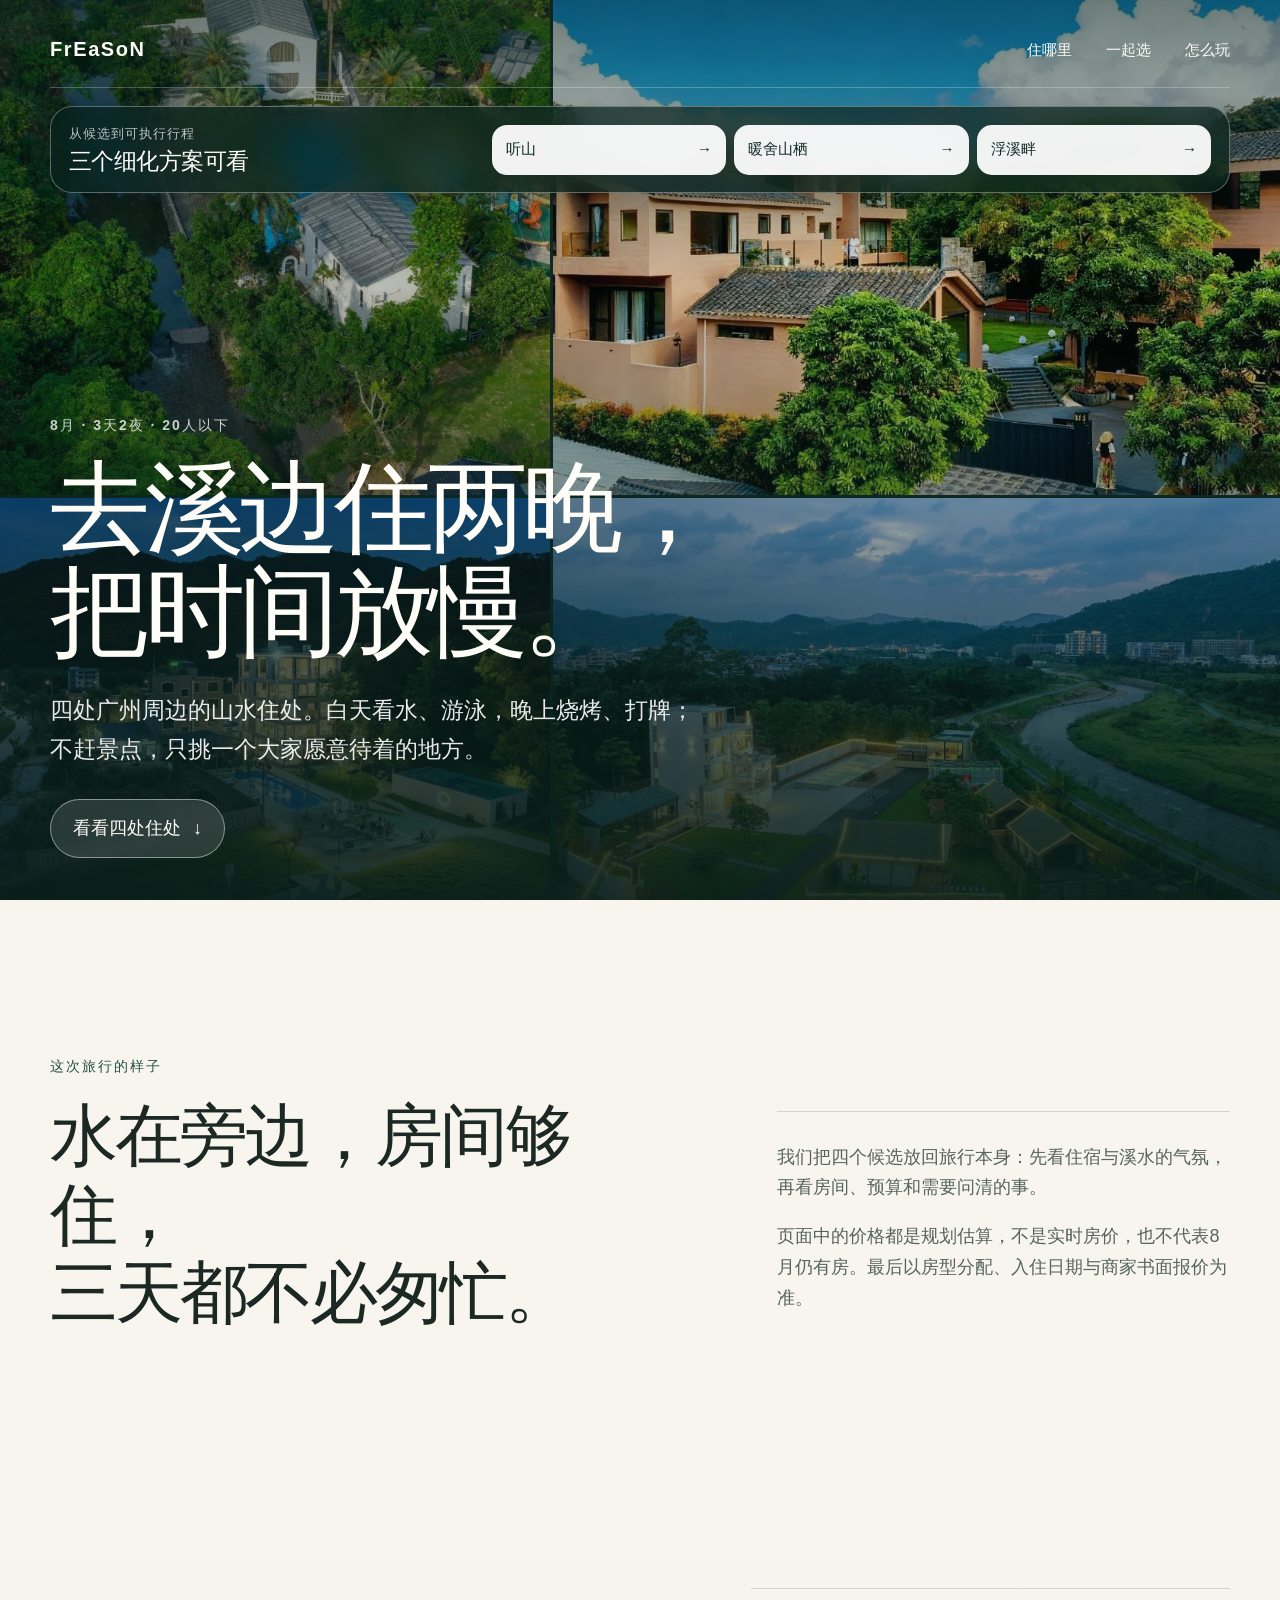
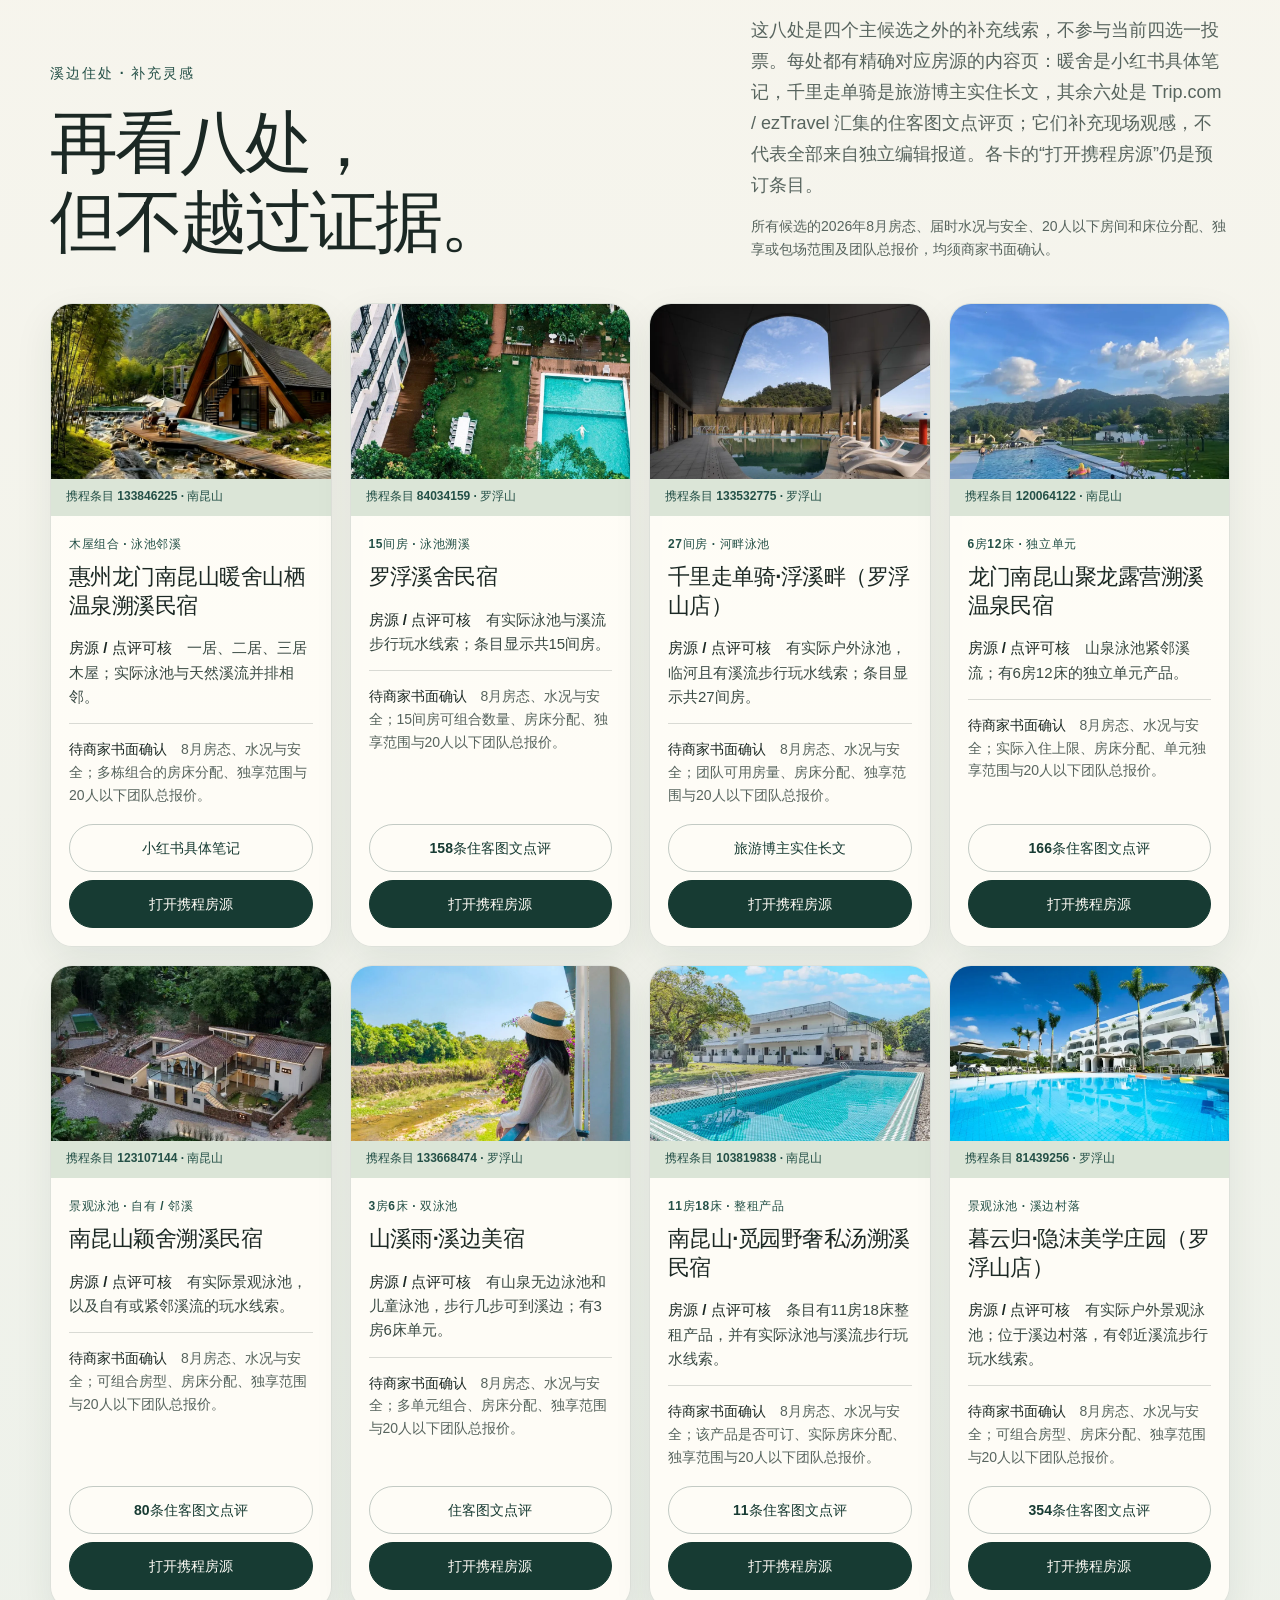
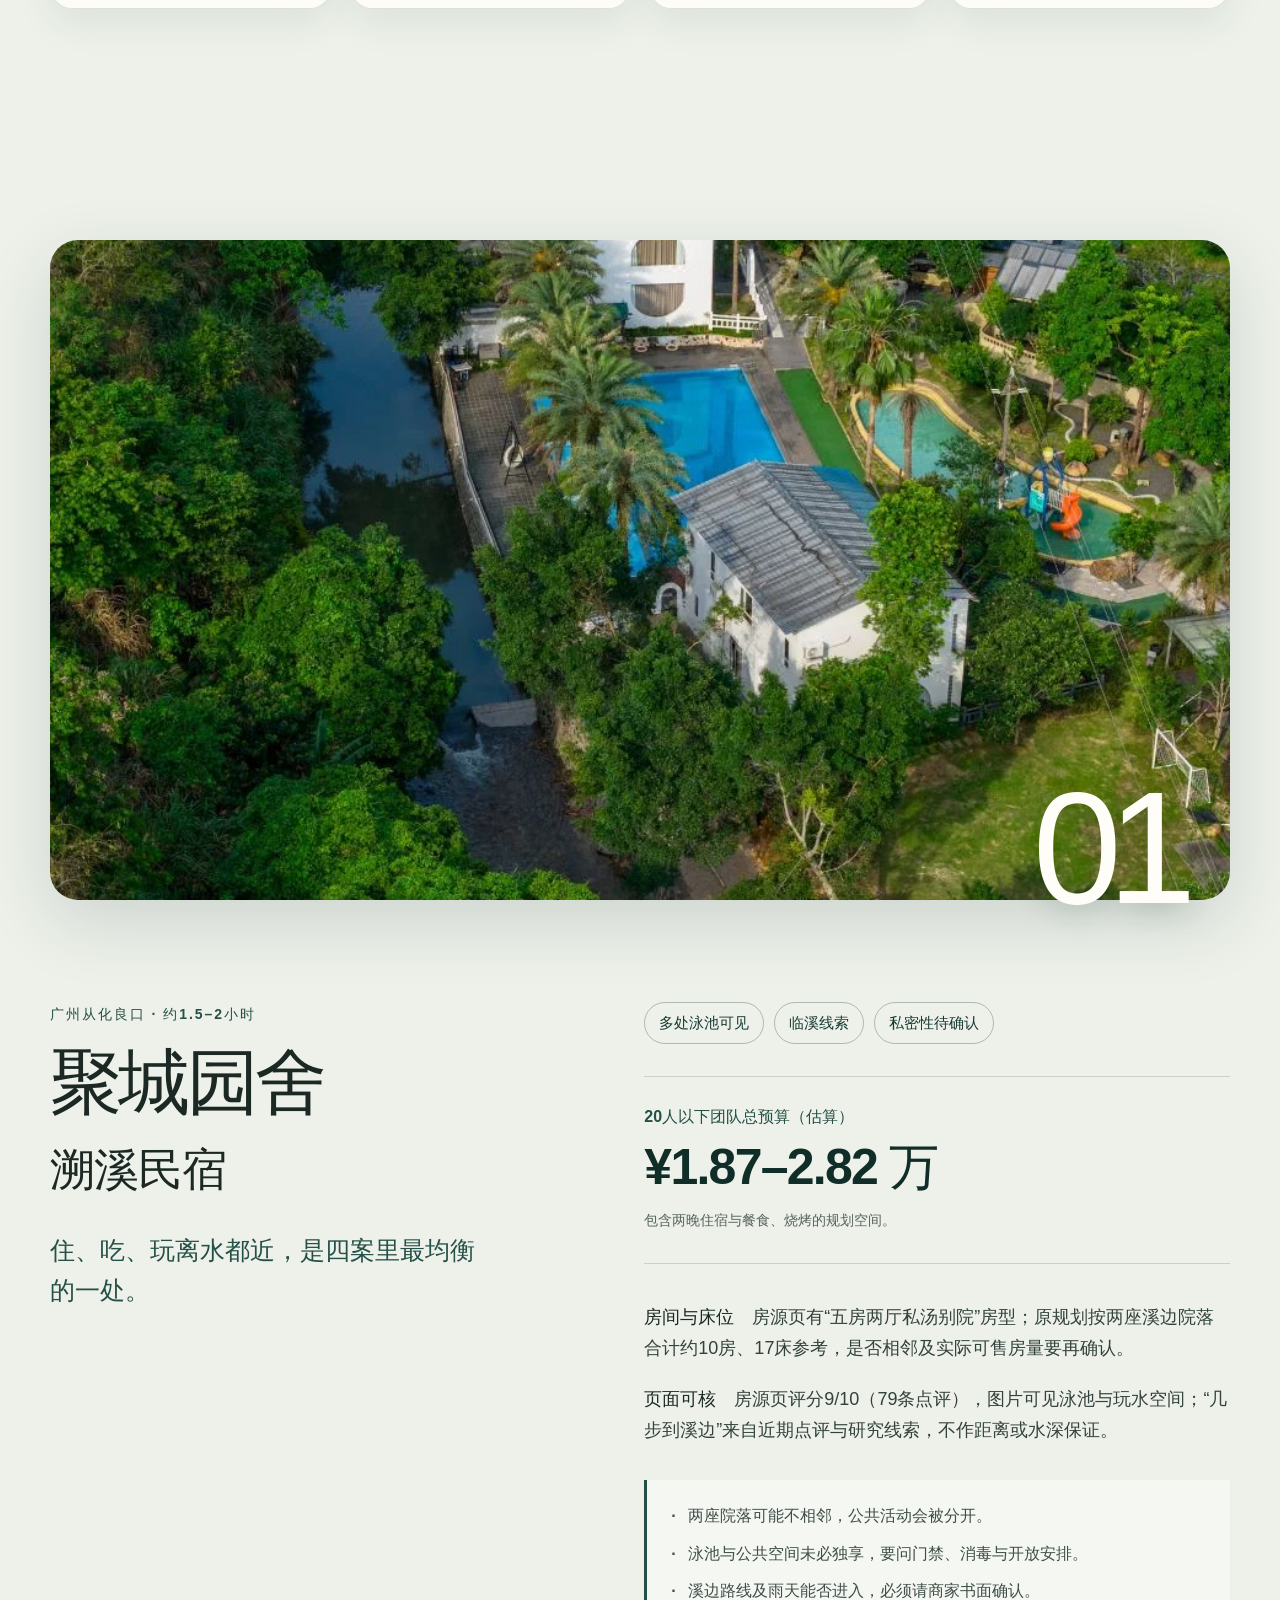
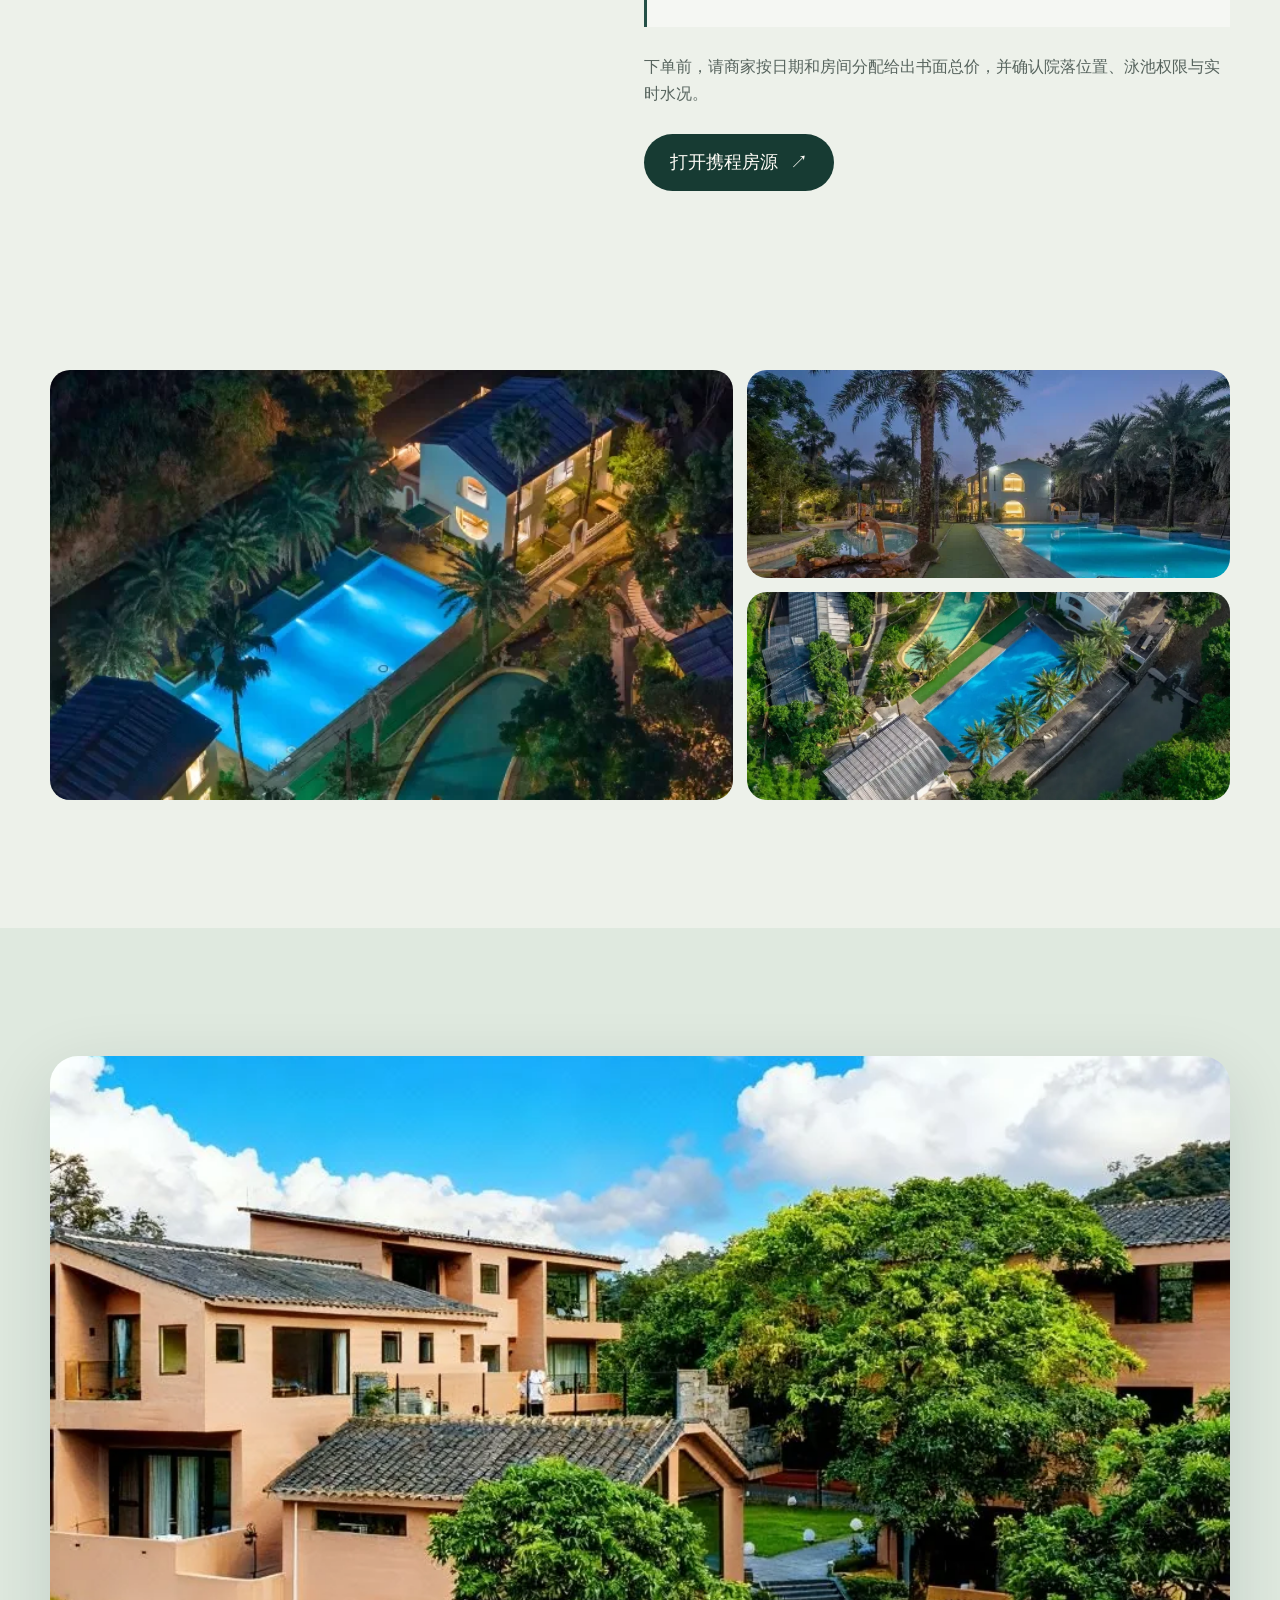
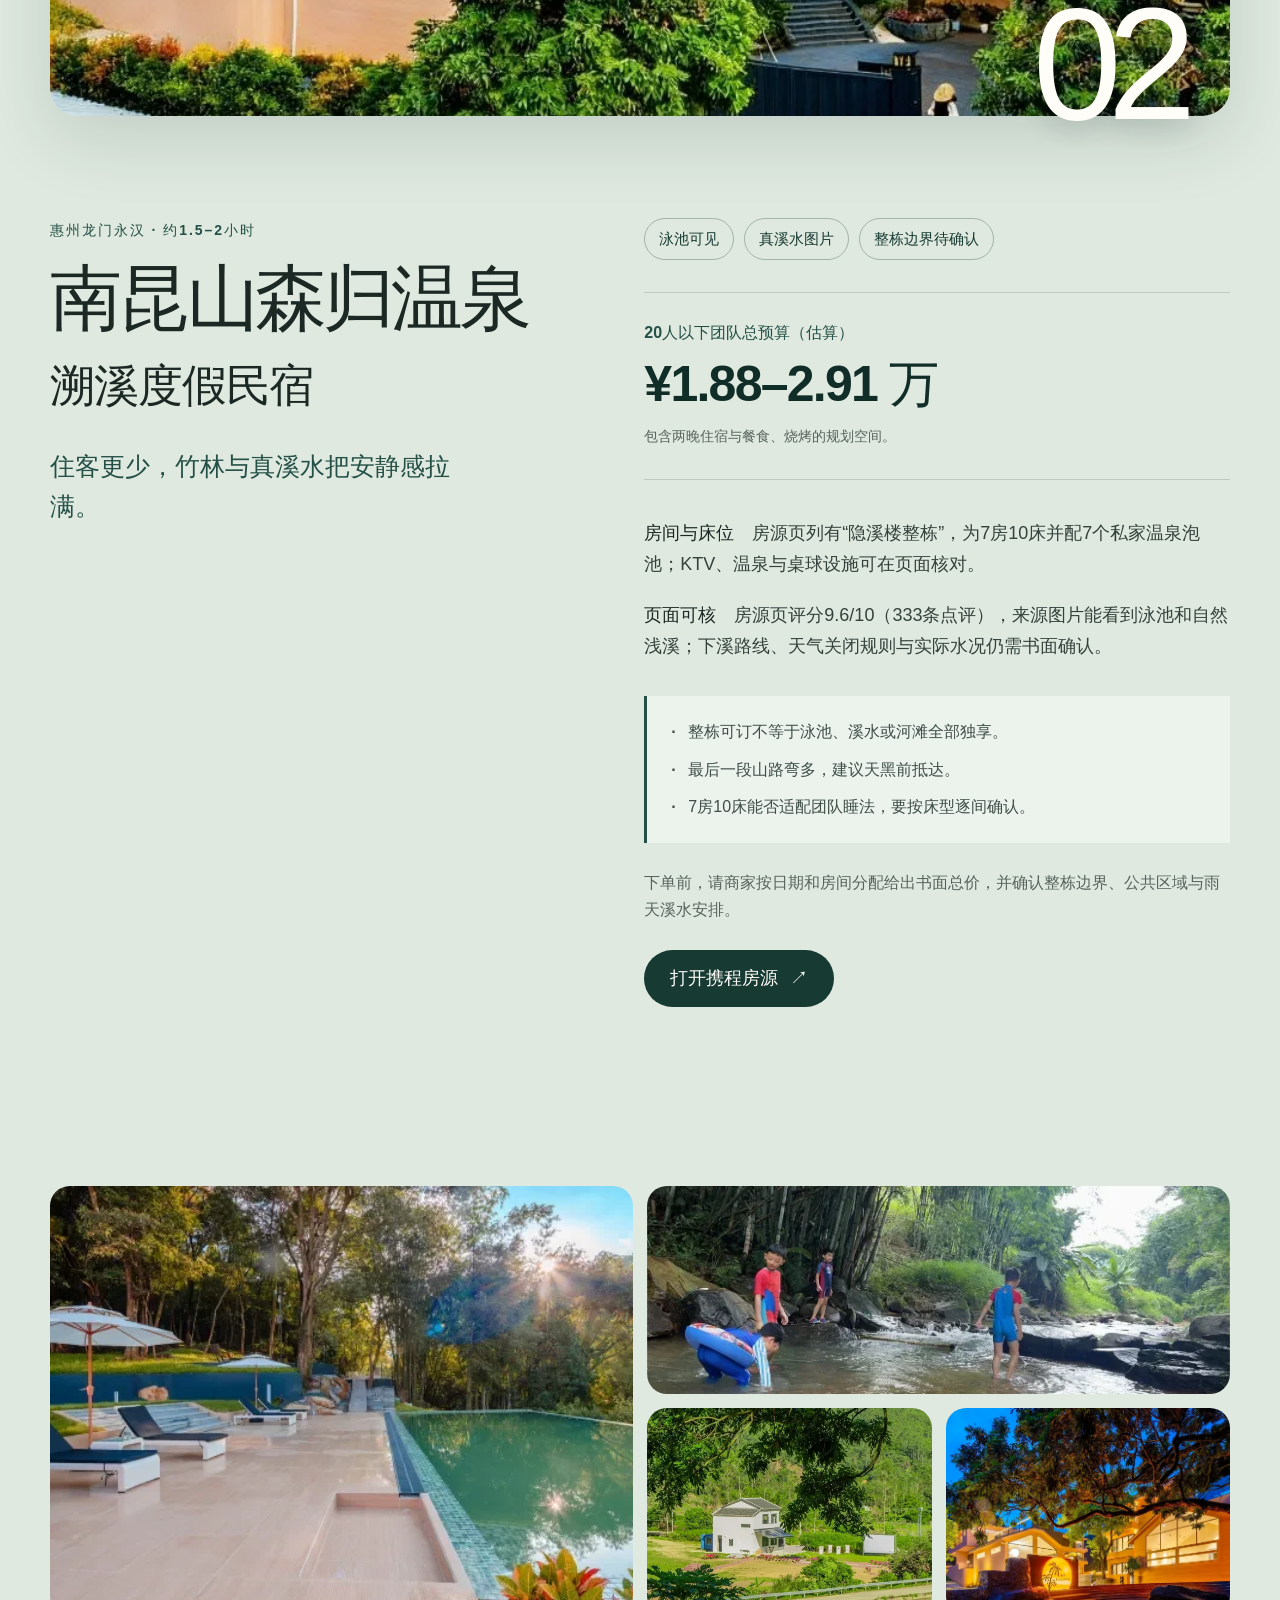
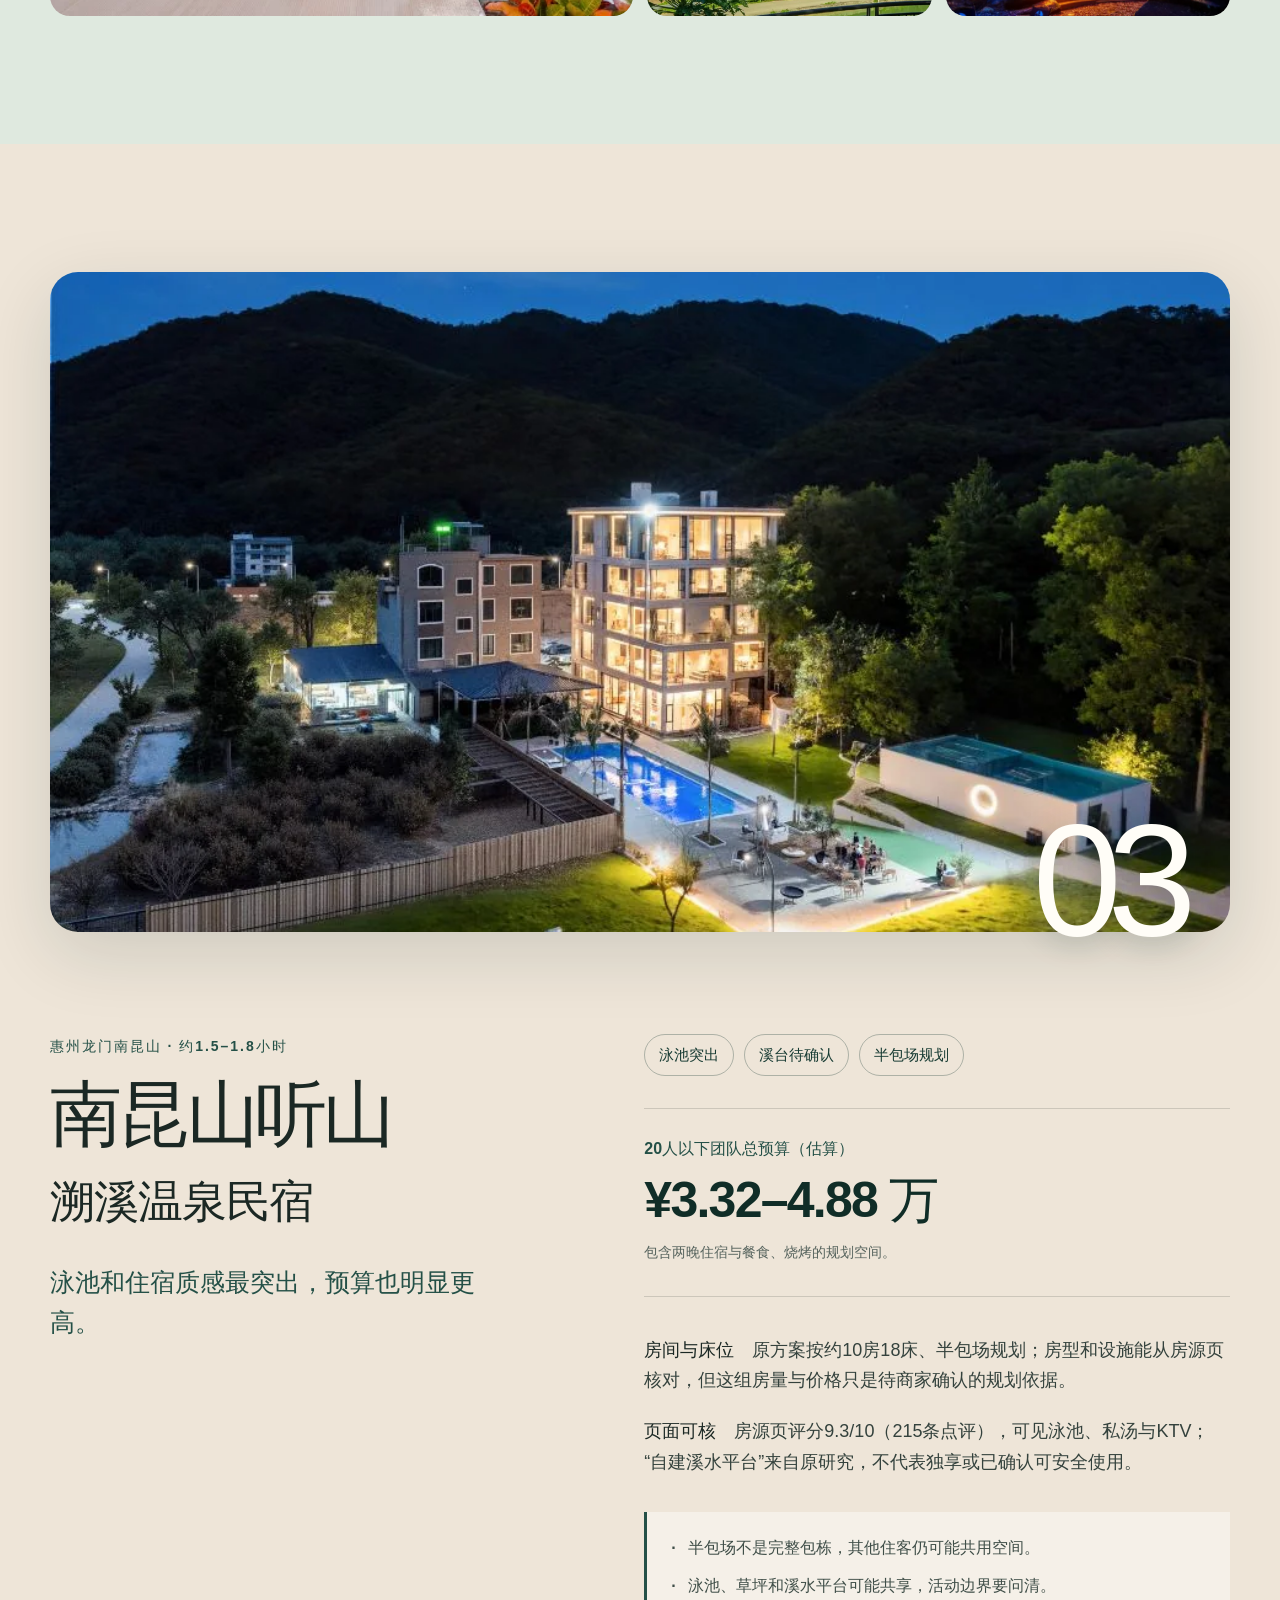
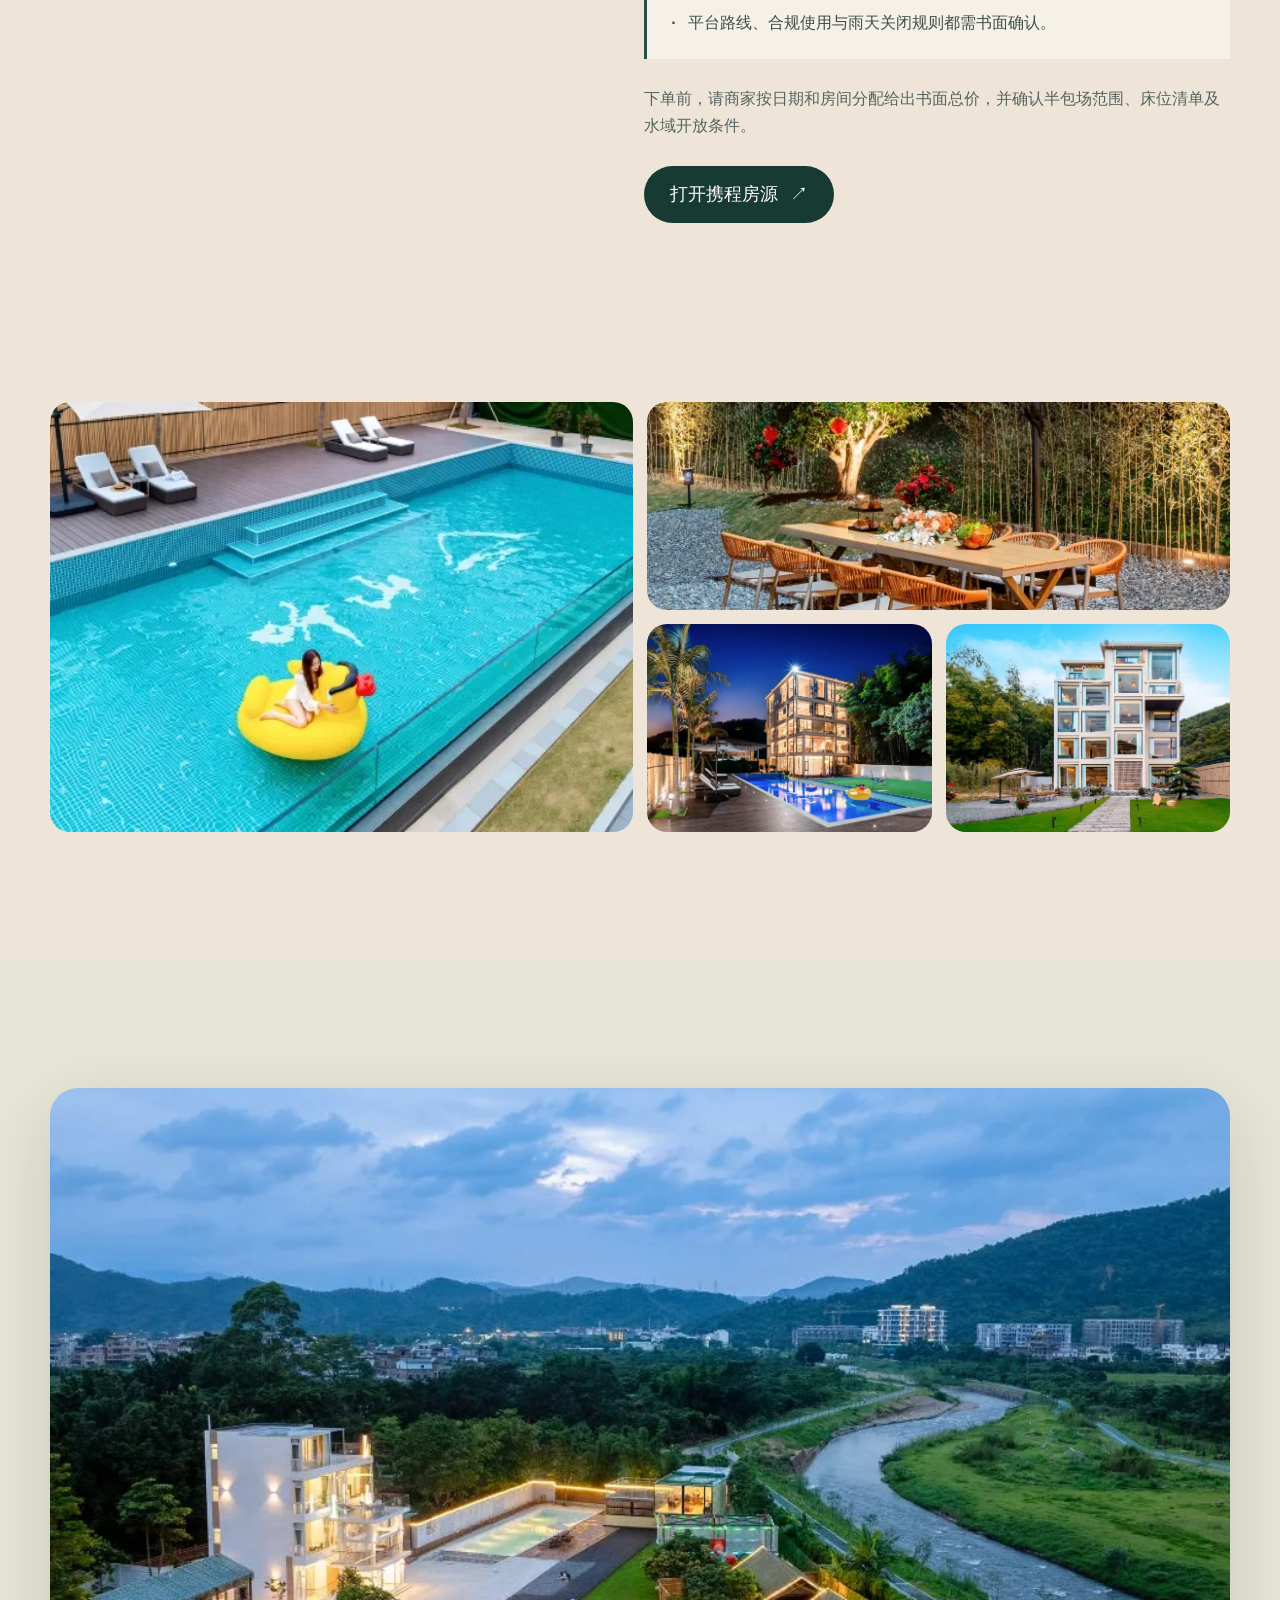
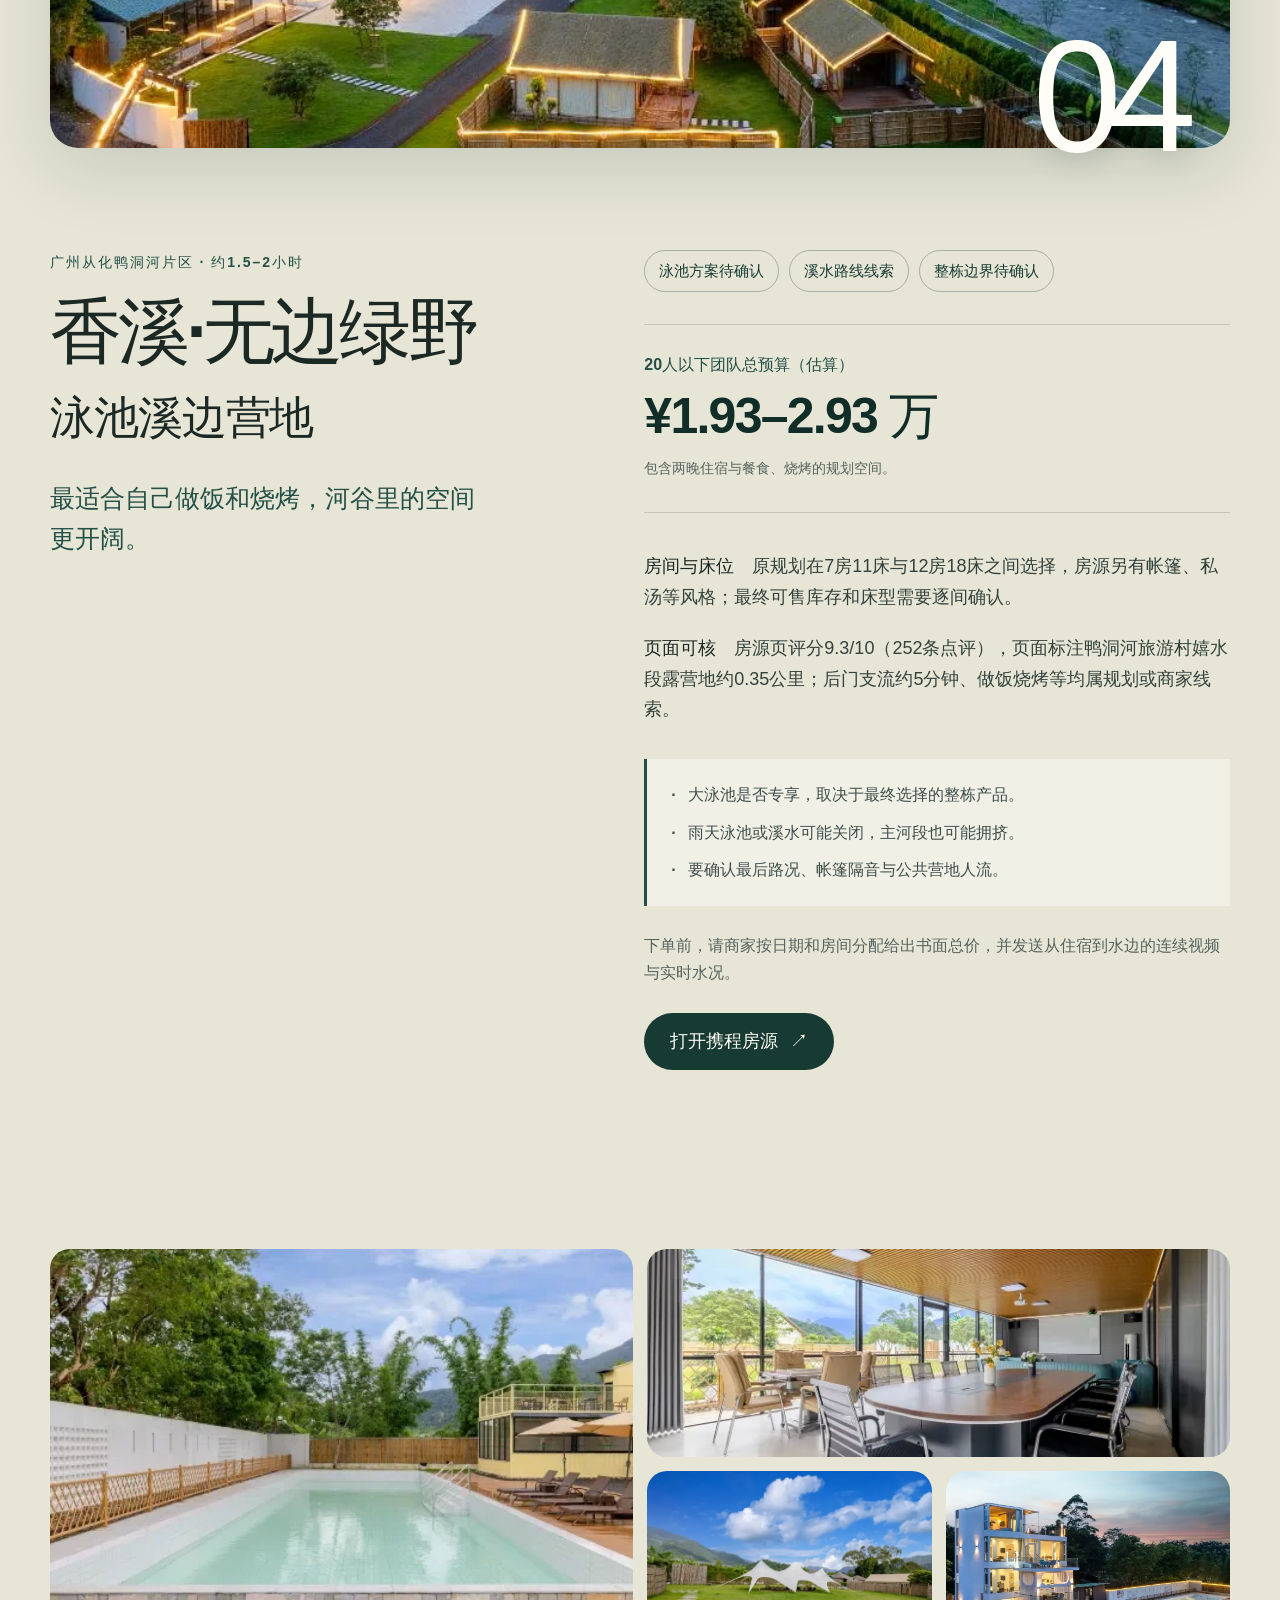
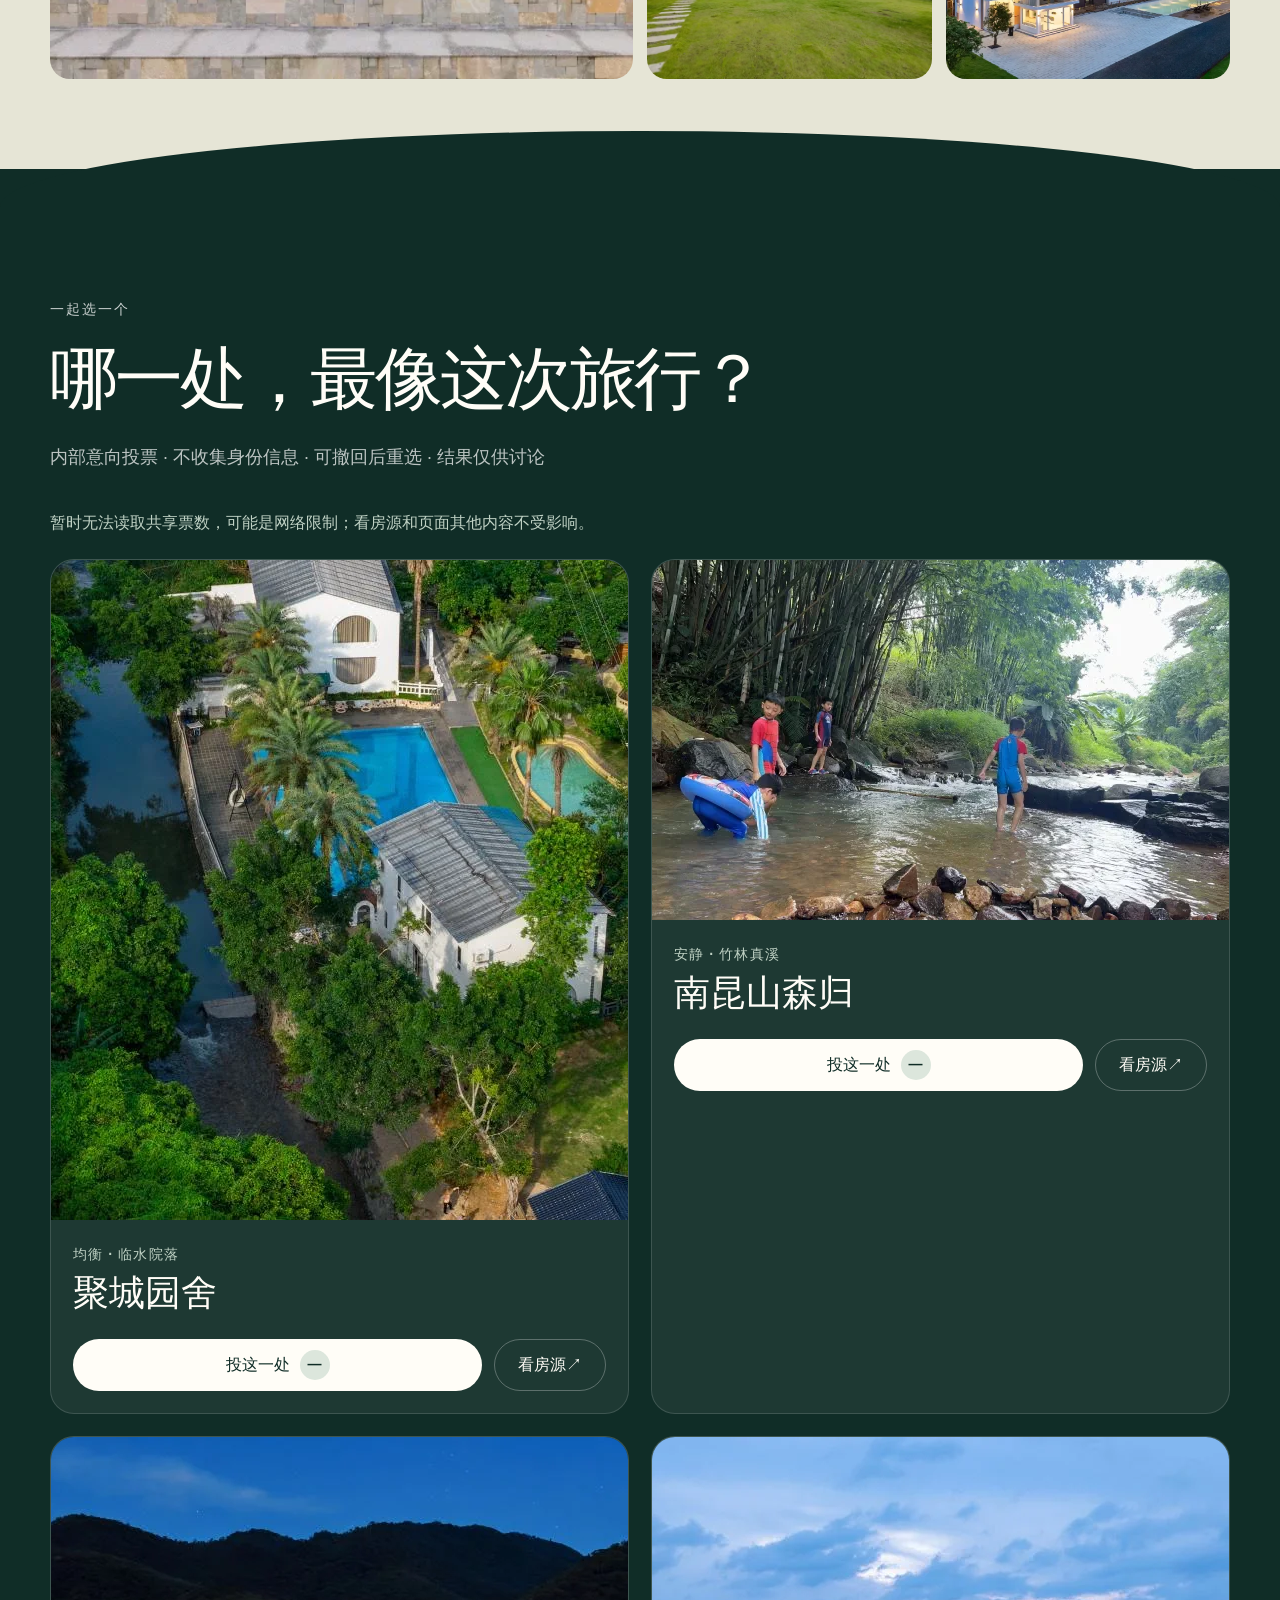
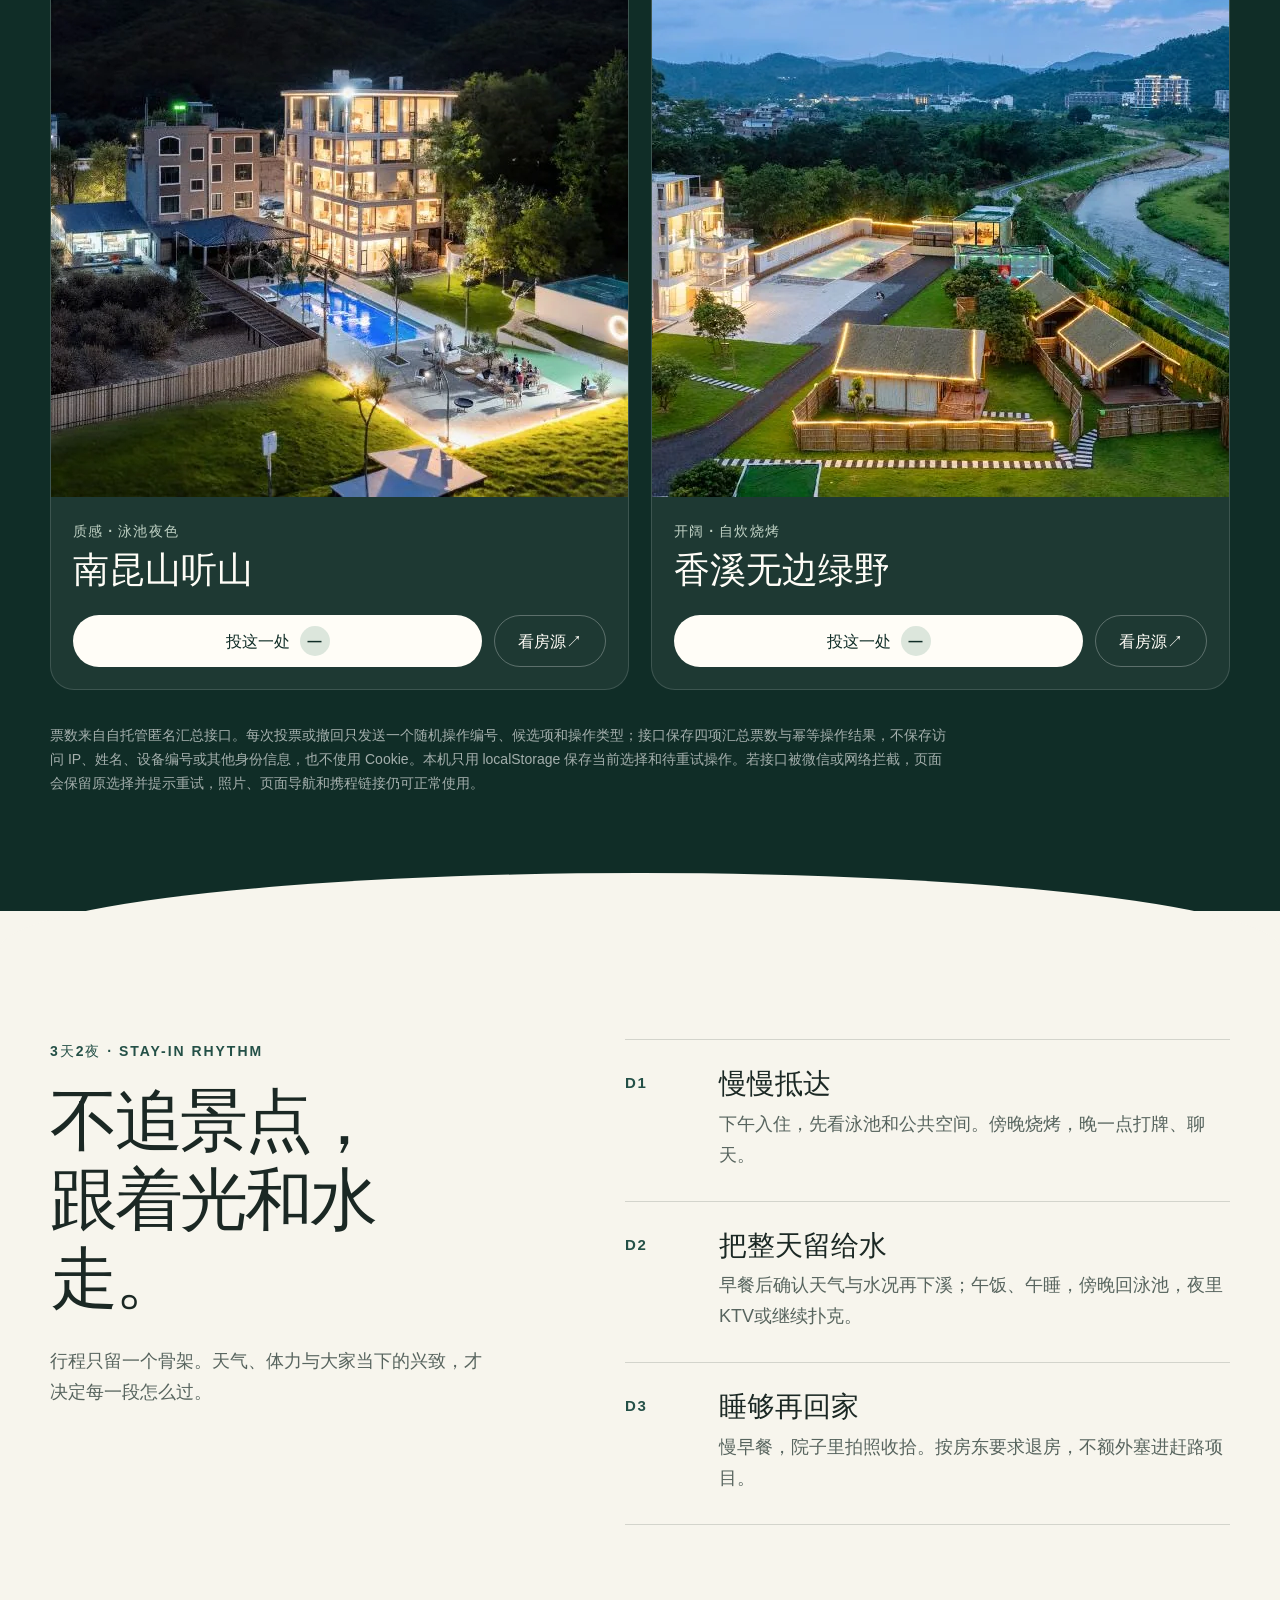
==== commit eaf2b81d: "feat: publish three detailed stay itineraries" ====
--- a/index.html
+++ b/index.html
@@ -31,7 +31,7 @@
   <link rel="apple-touch-icon" href="/assets/share/freason-share-square.jpg">
   <link rel="manifest" href="/manifest.webmanifest">
   <link rel="preload" href="/assets/stays/jucheng-hero.webp" as="image" type="image/webp" fetchpriority="high">
-  <link rel="stylesheet" href="/styles.css?v=20260715-2">
+  <link rel="stylesheet" href="/styles.css?v=20260715-3">
   <script src="/poll.js?v=20260714-3" defer></script>
   <script src="/app.js?v=20260715-3" defer></script>
 </head>
@@ -55,6 +55,17 @@
           <a href="#rhythm">怎么玩</a>
         </div>
       </nav>
+      <aside class="detail-entry" aria-labelledby="detail-entry-title">
+        <div class="detail-entry__copy">
+          <p class="detail-entry__kicker">从候选到可执行行程</p>
+          <p class="detail-entry__title" id="detail-entry-title">三个细化方案可看</p>
+        </div>
+        <div class="detail-entry__links">
+          <a href="/travel/tingshan/"><span>听山</span><span aria-hidden="true">→</span></a>
+          <a href="/travel/nuanshe/"><span>暖舍山栖</span><span aria-hidden="true">→</span></a>
+          <a href="/travel/fuxipan/"><span>浮溪畔</span><span aria-hidden="true">→</span></a>
+        </div>
+      </aside>
       <div class="hero__copy reveal">
         <p class="eyebrow">8月 · 3天2夜 · 20人以下</p>
         <h1>去溪边住两晚，<br>把时间放慢。</h1>
--- a/styles.css
+++ b/styles.css
@@ -50,6 +50,11 @@
 .site-nav__links { display: flex; gap: clamp(10px, 3vw, 34px); }
 .site-nav__links a { display: inline-flex; align-items: center; min-height: 48px; color: var(--white); font-size: 15px; font-weight: 650; text-decoration: none; }
 .hero__copy { width: min(760px, 100%); margin-top: auto; }
+.detail-entry { display: grid; grid-template-columns: minmax(210px, .72fr) minmax(0, 1.28fr); gap: 18px; align-items: center; margin-top: 18px; padding: 16px 18px; border: 1px solid rgba(255, 255, 255, .32); border-radius: 22px; background: rgba(9, 35, 30, .72); box-shadow: 0 14px 42px rgba(4, 18, 15, .24); backdrop-filter: blur(14px); }
+.detail-entry__kicker { margin: 0; color: rgba(255, 255, 255, .72); font-size: 13px; font-weight: 760; letter-spacing: .08em; }
+.detail-entry__title { margin: 2px 0 0; font-size: 23px; font-weight: 700; letter-spacing: -.025em; line-height: 1.25; }
+.detail-entry__links { display: grid; grid-template-columns: repeat(3, minmax(0, 1fr)); gap: 8px; }
+.detail-entry__links a { display: inline-flex; align-items: center; justify-content: space-between; gap: 8px; min-height: 50px; padding: 9px 14px; border-radius: 15px; background: rgba(255, 255, 255, .94); color: var(--forest-950); font-size: 15px; font-weight: 780; line-height: 1.25; text-decoration: none; }
 .hero h1 { margin: 0; max-width: 760px; font-size: clamp(52px, 8.2vw, 100px); font-weight: 700; letter-spacing: -.055em; line-height: 1.04; text-wrap: balance; }
 .hero__lead { max-width: 650px; margin: 28px 0 30px; color: rgba(255, 255, 255, .9); font-size: clamp(18px, 2.1vw, 23px); line-height: 1.7; }
 .hero__cta, .property-cta { display: inline-flex; align-items: center; justify-content: center; gap: 12px; min-height: 56px; padding: 13px 22px; border-radius: 999px; text-decoration: none; font-weight: 750; }
@@ -206,6 +211,10 @@
   .site-nav { min-height: 68px; }
   .site-nav__links { gap: 6px; }
   .site-nav__links a { padding-inline: 7px; font-size: 14px; }
+  .detail-entry { grid-template-columns: 1fr; gap: 10px; margin-top: 12px; padding: 13px; border-radius: 18px; }
+  .detail-entry__title { font-size: 20px; }
+  .detail-entry__links { gap: 6px; }
+  .detail-entry__links a { min-height: 48px; padding: 8px 10px; border-radius: 13px; font-size: 14px; }
   .hero h1 { font-size: clamp(49px, 15vw, 68px); }
   .hero__lead { font-size: 18px; }
   .opening, .inspiration__head, .stay__body, .rhythm__layout, .checklist__layout, .footer__inner { grid-template-columns: 1fr; }
@@ -259,6 +268,8 @@
   .shell { width: calc(100% - 28px); }
   .brand { font-size: 17px; }
   .site-nav__links a { padding-inline: 5px; font-size: 13px; }
+  .detail-entry__kicker { font-size: 12px; }
+  .detail-entry__title { font-size: 19px; }
   .hero h1 { font-size: 48px; }
   .hero__lead { margin-top: 22px; }
   .inspiration-grid { width: calc(100% + 14px); padding-right: 14px; }
@@ -274,6 +285,11 @@
   .checklist__items li { grid-template-columns: 40px 1fr; gap: 12px; }
 }
 
+@media (max-width: 340px) {
+  .detail-entry__links { grid-template-columns: 1fr; }
+  .detail-entry__links a { padding-inline: 14px; }
+}
+
 @media (prefers-reduced-motion: reduce) {
   html { scroll-behavior: auto; }
   *, *::before, *::after { scroll-behavior: auto !important; animation-duration: .01ms !important; animation-iteration-count: 1 !important; transition-duration: .01ms !important; }
